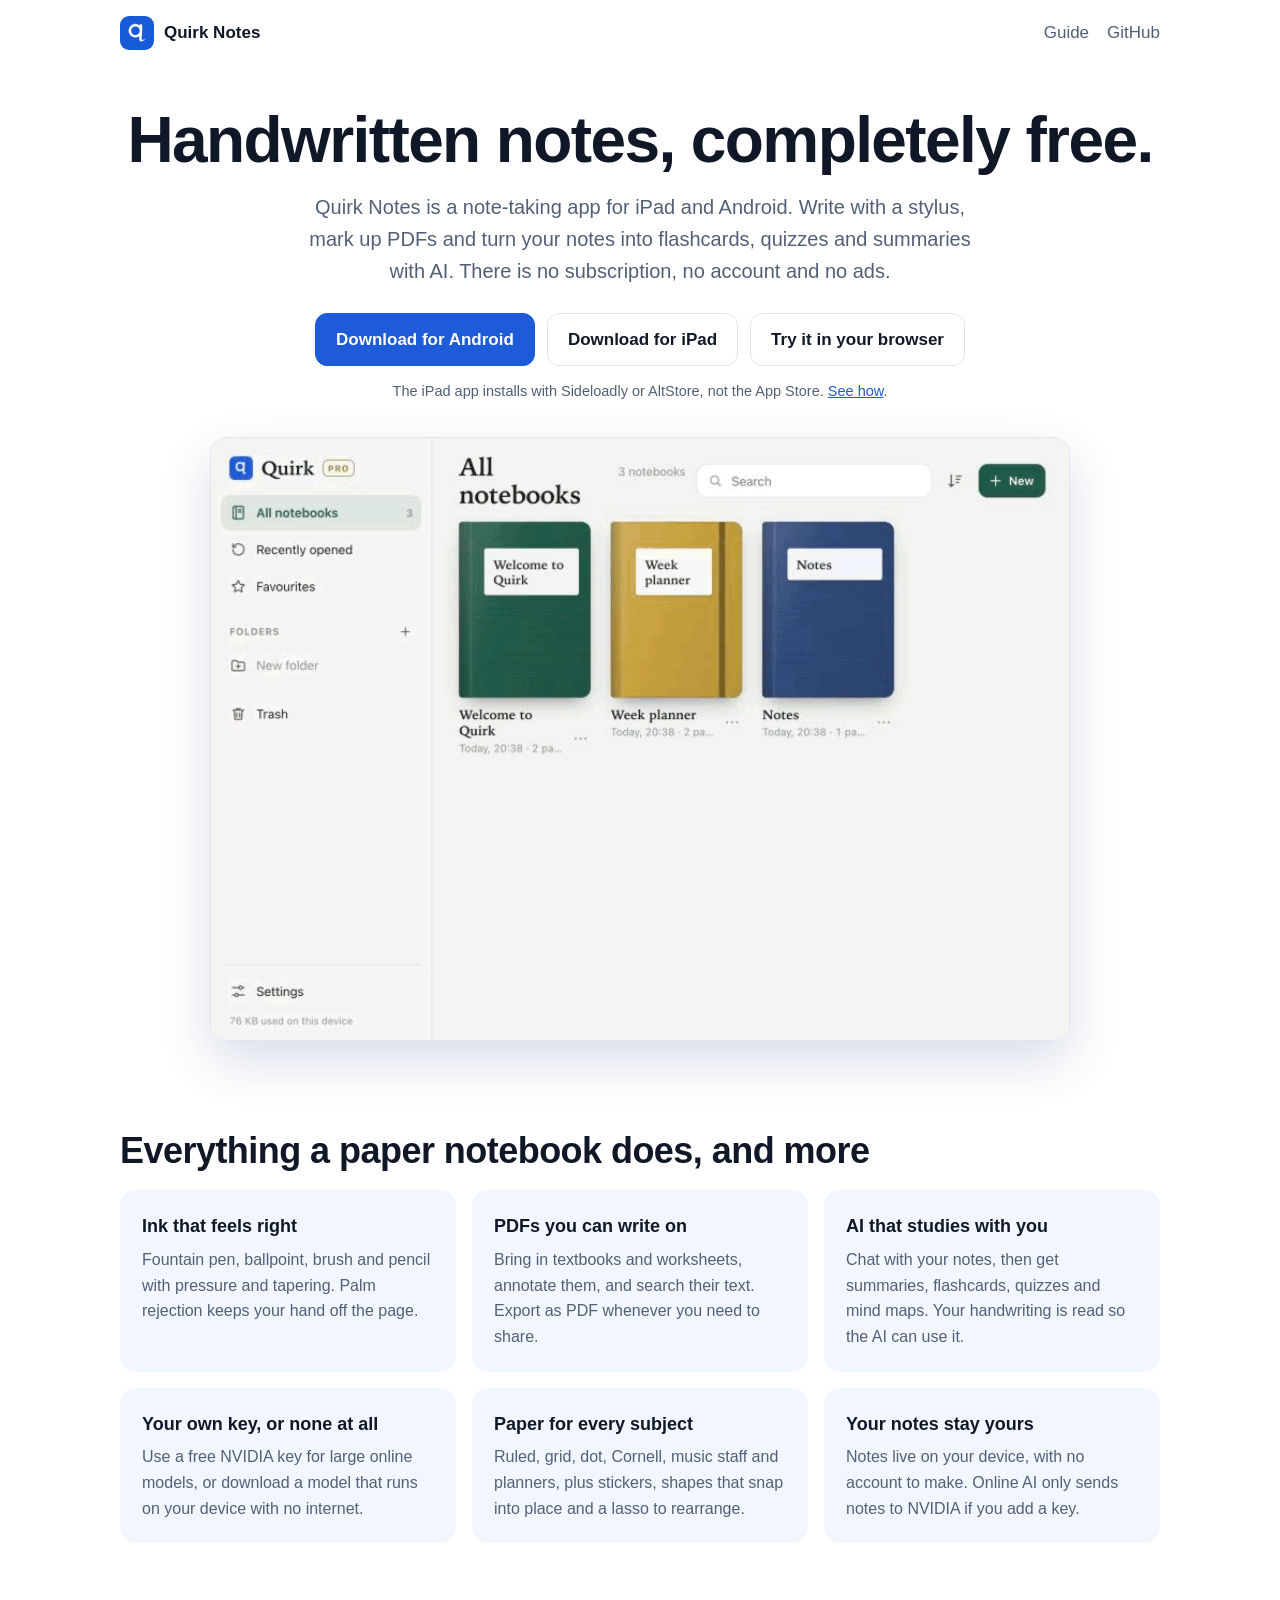
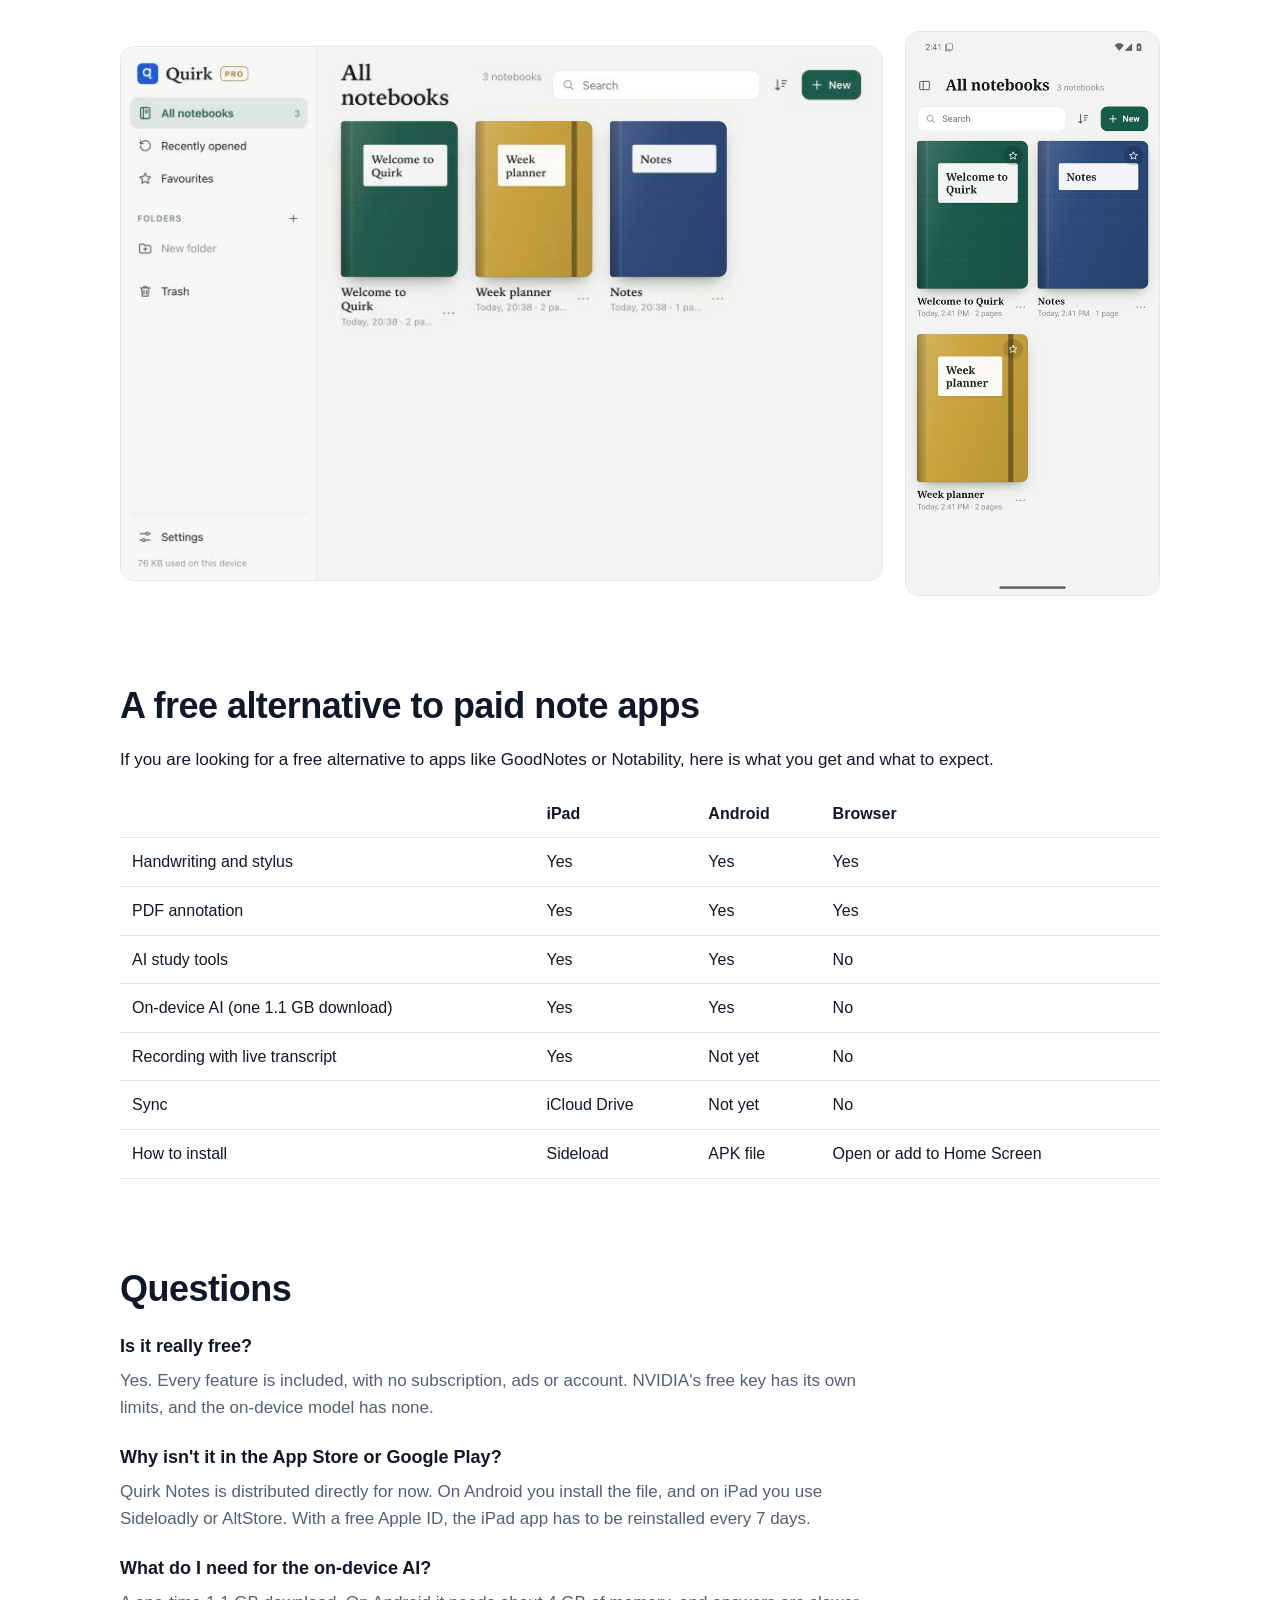
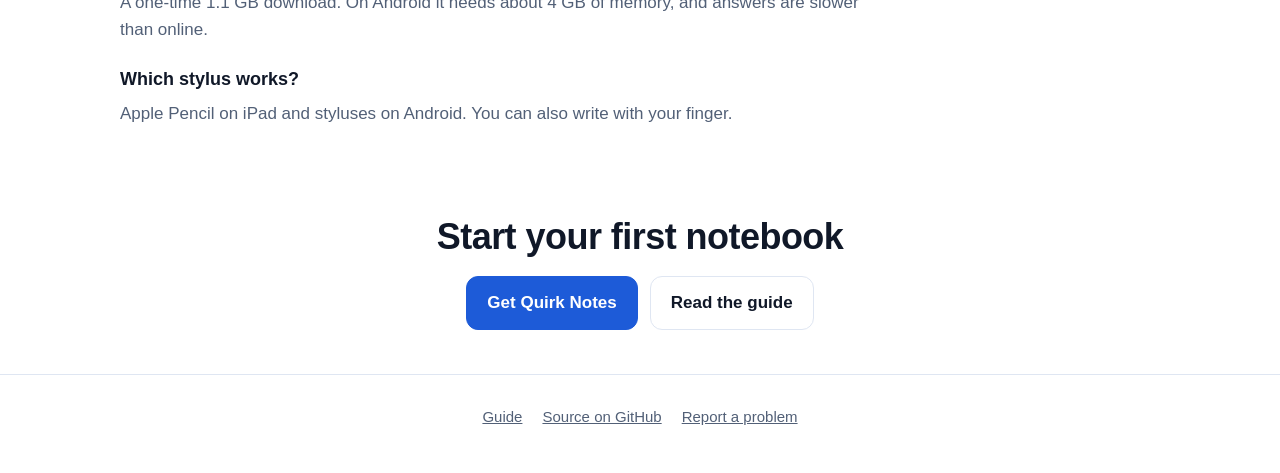
==== site/index.html @ c01d5019 "Add a website, demo and guide, and rewrite the README" ====
<!doctype html>
<html lang="en">
<head>
  <meta charset="utf-8">
  <meta name="viewport" content="width=device-width, initial-scale=1">
  <title>Quirk Notes: free handwriting note-taking app for iPad and Android</title>
  <meta name="description" content="Quirk Notes is a free note-taking app for iPad and Android. Handwrite with a stylus, annotate PDFs and study with AI. No subscription, no account, no ads.">
  <link rel="canonical" href="https://warriorbiswas-tech.github.io/Quirk-notes/">
  <meta name="theme-color" content="#1D5BD8">
  <meta property="og:type" content="website">
  <meta property="og:title" content="Quirk Notes: free handwriting notes for iPad and Android">
  <meta property="og:description" content="Handwrite with a stylus, annotate PDFs and study with AI. No subscription, no account, no ads.">
  <meta property="og:url" content="https://warriorbiswas-tech.github.io/Quirk-notes/">
  <meta property="og:image" content="https://warriorbiswas-tech.github.io/Quirk-notes/media/social-preview.png">
  <meta name="twitter:card" content="summary_large_image">
  <link rel="icon" type="image/png" href="media/logo.png">
  <link rel="stylesheet" href="style.css">
  <script type="application/ld+json">
  {
    "@context": "https://schema.org",
    "@type": "SoftwareApplication",
    "name": "Quirk Notes",
    "applicationCategory": "ProductivityApplication",
    "operatingSystem": "iPadOS 17, Android 8",
    "description": "A free handwriting note-taking app for iPad and Android with PDF annotation and AI study tools.",
    "image": "https://warriorbiswas-tech.github.io/Quirk-notes/media/social-preview.png",
    "url": "https://warriorbiswas-tech.github.io/Quirk-notes/",
    "offers": { "@type": "Offer", "price": "0", "priceCurrency": "USD" }
  }
  </script>
</head>
<body>
  <header class="bar">
    <a class="brand" href="./"><img src="media/logo.png" alt="" width="34" height="34"> Quirk Notes</a>
    <nav>
      <a href="guide.html">Guide</a>
      <a href="https://github.com/warriorbiswas-tech/Quirk-notes">GitHub</a>
    </nav>
  </header>

  <main>
    <section class="hero">
      <h1>Handwritten notes, completely free.</h1>
      <p class="lead">Quirk Notes is a note-taking app for iPad and Android. Write with a stylus, mark up PDFs and turn your notes into flashcards, quizzes and summaries with AI. There is no subscription, no account and no ads.</p>
      <div class="actions">
        <a class="btn primary" href="https://github.com/warriorbiswas-tech/Quirk-notes/releases/latest/download/Quirk-Notes.apk">Download for Android</a>
        <a class="btn" href="https://github.com/warriorbiswas-tech/Quirk-notes/releases/latest/download/Quirk-Notes.ipa">Download for iPad</a>
        <a class="btn" href="app/">Try it in your browser</a>
      </div>
      <p class="small">The iPad app installs with Sideloadly or AltStore, not the App Store. <a href="guide.html#ipad">See how</a>.</p>
      <img class="demo" src="media/demo.gif" width="800" height="561" alt="Quirk Notes in use: opening a notebook, handwriting a title, sketching a labelled diagram and highlighting a word">
    </section>

    <section>
      <h2>Everything a paper notebook does, and more</h2>
      <div class="grid">
        <article>
          <h3>Ink that feels right</h3>
          <p>Fountain pen, ballpoint, brush and pencil with pressure and tapering. Palm rejection keeps your hand off the page.</p>
        </article>
        <article>
          <h3>PDFs you can write on</h3>
          <p>Bring in textbooks and worksheets, annotate them, and search their text. Export as PDF whenever you need to share.</p>
        </article>
        <article>
          <h3>AI that studies with you</h3>
          <p>Chat with your notes, then get summaries, flashcards, quizzes and mind maps. Your handwriting is read so the AI can use it.</p>
        </article>
        <article>
          <h3>Your own key, or none at all</h3>
          <p>Use a free NVIDIA key for large online models, or download a model that runs on your device with no internet.</p>
        </article>
        <article>
          <h3>Paper for every subject</h3>
          <p>Ruled, grid, dot, Cornell, music staff and planners, plus stickers, shapes that snap into place and a lasso to rearrange.</p>
        </article>
        <article>
          <h3>Your notes stay yours</h3>
          <p>Notes live on your device, with no account to make. Online AI only sends notes to NVIDIA if you add a key.</p>
        </article>
      </div>
    </section>

    <section class="shots">
      <img src="media/library.png" width="800" height="561" loading="lazy" alt="The notebook library with colourful covers">
      <img src="media/android-phone.png" width="495" height="1100" loading="lazy" alt="Quirk Notes on an Android phone">
    </section>

    <section>
      <h2>A free alternative to paid note apps</h2>
      <p>If you are looking for a free alternative to apps like GoodNotes or Notability, here is what you get and what to expect.</p>
      <div class="table">
        <table>
          <thead><tr><th></th><th>iPad</th><th>Android</th><th>Browser</th></tr></thead>
          <tbody>
            <tr><th>Handwriting and stylus</th><td>Yes</td><td>Yes</td><td>Yes</td></tr>
            <tr><th>PDF annotation</th><td>Yes</td><td>Yes</td><td>Yes</td></tr>
            <tr><th>AI study tools</th><td>Yes</td><td>Yes</td><td>No</td></tr>
            <tr><th>On-device AI (one 1.1 GB download)</th><td>Yes</td><td>Yes</td><td>No</td></tr>
            <tr><th>Recording with live transcript</th><td>Yes</td><td>Not yet</td><td>No</td></tr>
            <tr><th>Sync</th><td>iCloud Drive</td><td>Not yet</td><td>No</td></tr>
            <tr><th>How to install</th><td>Sideload</td><td>APK file</td><td>Open or add to Home Screen</td></tr>
          </tbody>
        </table>
      </div>
    </section>

    <section class="faq">
      <h2>Questions</h2>
      <h3>Is it really free?</h3>
      <p>Yes. Every feature is included, with no subscription, ads or account. NVIDIA's free key has its own limits, and the on-device model has none.</p>
      <h3>Why isn't it in the App Store or Google Play?</h3>
      <p>Quirk Notes is distributed directly for now. On Android you install the file, and on iPad you use Sideloadly or AltStore. With a free Apple ID, the iPad app has to be reinstalled every 7 days.</p>
      <h3>What do I need for the on-device AI?</h3>
      <p>A one-time 1.1 GB download. On Android it needs about 4 GB of memory, and answers are slower than online.</p>
      <h3>Which stylus works?</h3>
      <p>Apple Pencil on iPad and styluses on Android. You can also write with your finger.</p>
    </section>

    <section class="end">
      <h2>Start your first notebook</h2>
      <div class="actions center">
        <a class="btn primary" href="https://github.com/warriorbiswas-tech/Quirk-notes/releases/latest">Get Quirk Notes</a>
        <a class="btn" href="guide.html">Read the guide</a>
      </div>
    </section>
  </main>

  <footer>
    <a href="guide.html">Guide</a>
    <a href="https://github.com/warriorbiswas-tech/Quirk-notes">Source on GitHub</a>
    <a href="https://github.com/warriorbiswas-tech/Quirk-notes/issues">Report a problem</a>
  </footer>
</body>
</html>
---- site/style.css ----
:root {
  --blue: #1D5BD8;
  --bg: #FFFFFF;
  --soft: #F2F6FE;
  --text: #101828;
  --muted: #526077;
  --line: #DFE6F2;
  color-scheme: light dark;
}
@media (prefers-color-scheme: dark) {
  :root { --blue: #6F9DF5; --bg: #0E1420; --soft: #182133; --text: #F2F5FB; --muted: #A8B3C7; --line: #2A3448; }
}
* { box-sizing: border-box; }
html { -webkit-text-size-adjust: 100%; }
body { margin: 0; background: var(--bg); color: var(--text); font: 17px/1.6 -apple-system, BlinkMacSystemFont, "Segoe UI", Roboto, Helvetica, Arial, sans-serif; }
a { color: var(--blue); }
img { max-width: 100%; height: auto; }
.bar { display: flex; align-items: center; justify-content: space-between; gap: 16px; max-width: 1080px; margin: 0 auto; padding: 16px 20px; }
.brand { display: inline-flex; align-items: center; gap: 10px; color: var(--text); font-weight: 700; text-decoration: none; }
.brand img { border-radius: 9px; }
nav { display: flex; gap: 18px; }
nav a { color: var(--muted); text-decoration: none; }
main { max-width: 1080px; margin: 0 auto; padding: 0 20px; }
section { padding: 44px 0; }
h1 { margin: 0 0 16px; font-size: clamp(38px, 7vw, 64px); line-height: 1.08; letter-spacing: -0.025em; }
h2 { margin: 0 0 18px; font-size: clamp(26px, 4vw, 36px); line-height: 1.2; letter-spacing: -0.015em; }
h3 { margin: 0 0 6px; font-size: 18px; }
.hero { padding-top: 40px; text-align: center; }
.lead { max-width: 680px; margin: 0 auto 26px; color: var(--muted); font-size: 20px; }
.actions { display: flex; flex-wrap: wrap; justify-content: center; gap: 12px; }
.btn { display: inline-block; padding: 12px 20px; border: 1px solid var(--line); border-radius: 12px; color: var(--text); font-weight: 600; text-decoration: none; }
.btn.primary { background: #1D5BD8; border-color: #1D5BD8; color: #FFFFFF; }
.small { margin: 14px 0 34px; color: var(--muted); font-size: 14.5px; }
.demo { display: block; width: 100%; max-width: 860px; margin: 0 auto; border: 1px solid var(--line); border-radius: 16px; box-shadow: 0 20px 50px rgba(20, 50, 110, 0.16); }
.grid { display: grid; grid-template-columns: repeat(auto-fit, minmax(270px, 1fr)); gap: 16px; }
article { padding: 22px; border-radius: 16px; background: var(--soft); }
article p { margin: 0; color: var(--muted); font-size: 16px; }
.shots { display: flex; align-items: center; justify-content: center; gap: 22px; }
.shots img { min-width: 0; border: 1px solid var(--line); border-radius: 14px; }
.shots img:first-child { flex: 3; width: 60%; }
.shots img:last-child { flex: 1; width: 22%; }
.table { overflow-x: auto; }
table { width: 100%; min-width: 520px; border-collapse: collapse; font-size: 16px; }
th, td { padding: 11px 12px; border-bottom: 1px solid var(--line); text-align: left; }
tbody th { font-weight: 500; }
.faq { max-width: 760px; }
.faq h3 { margin-top: 22px; }
.faq p { margin: 0; color: var(--muted); }
.end { text-align: center; }
.actions.center { justify-content: center; }
footer { display: flex; flex-wrap: wrap; justify-content: center; gap: 20px; padding: 30px 20px 44px; border-top: 1px solid var(--line); font-size: 15px; }
footer a { color: var(--muted); }
.guide { max-width: 760px; }
.guide h1 { font-size: clamp(34px, 6vw, 48px); margin-top: 24px; }
.guide section { padding: 22px 0; }
.guide h3 { margin-top: 18px; }
pre { overflow-x: auto; padding: 14px 16px; border-radius: 12px; background: var(--soft); font-size: 15px; }
code { font-family: ui-monospace, SFMono-Regular, Menlo, Consolas, monospace; }
@media (max-width: 620px) {
  .shots { flex-direction: column; }
  .shots img:first-child, .shots img:last-child { flex: none; }
  .shots img:first-child { width: 100%; }
  .shots img:last-child { width: 62%; }
}
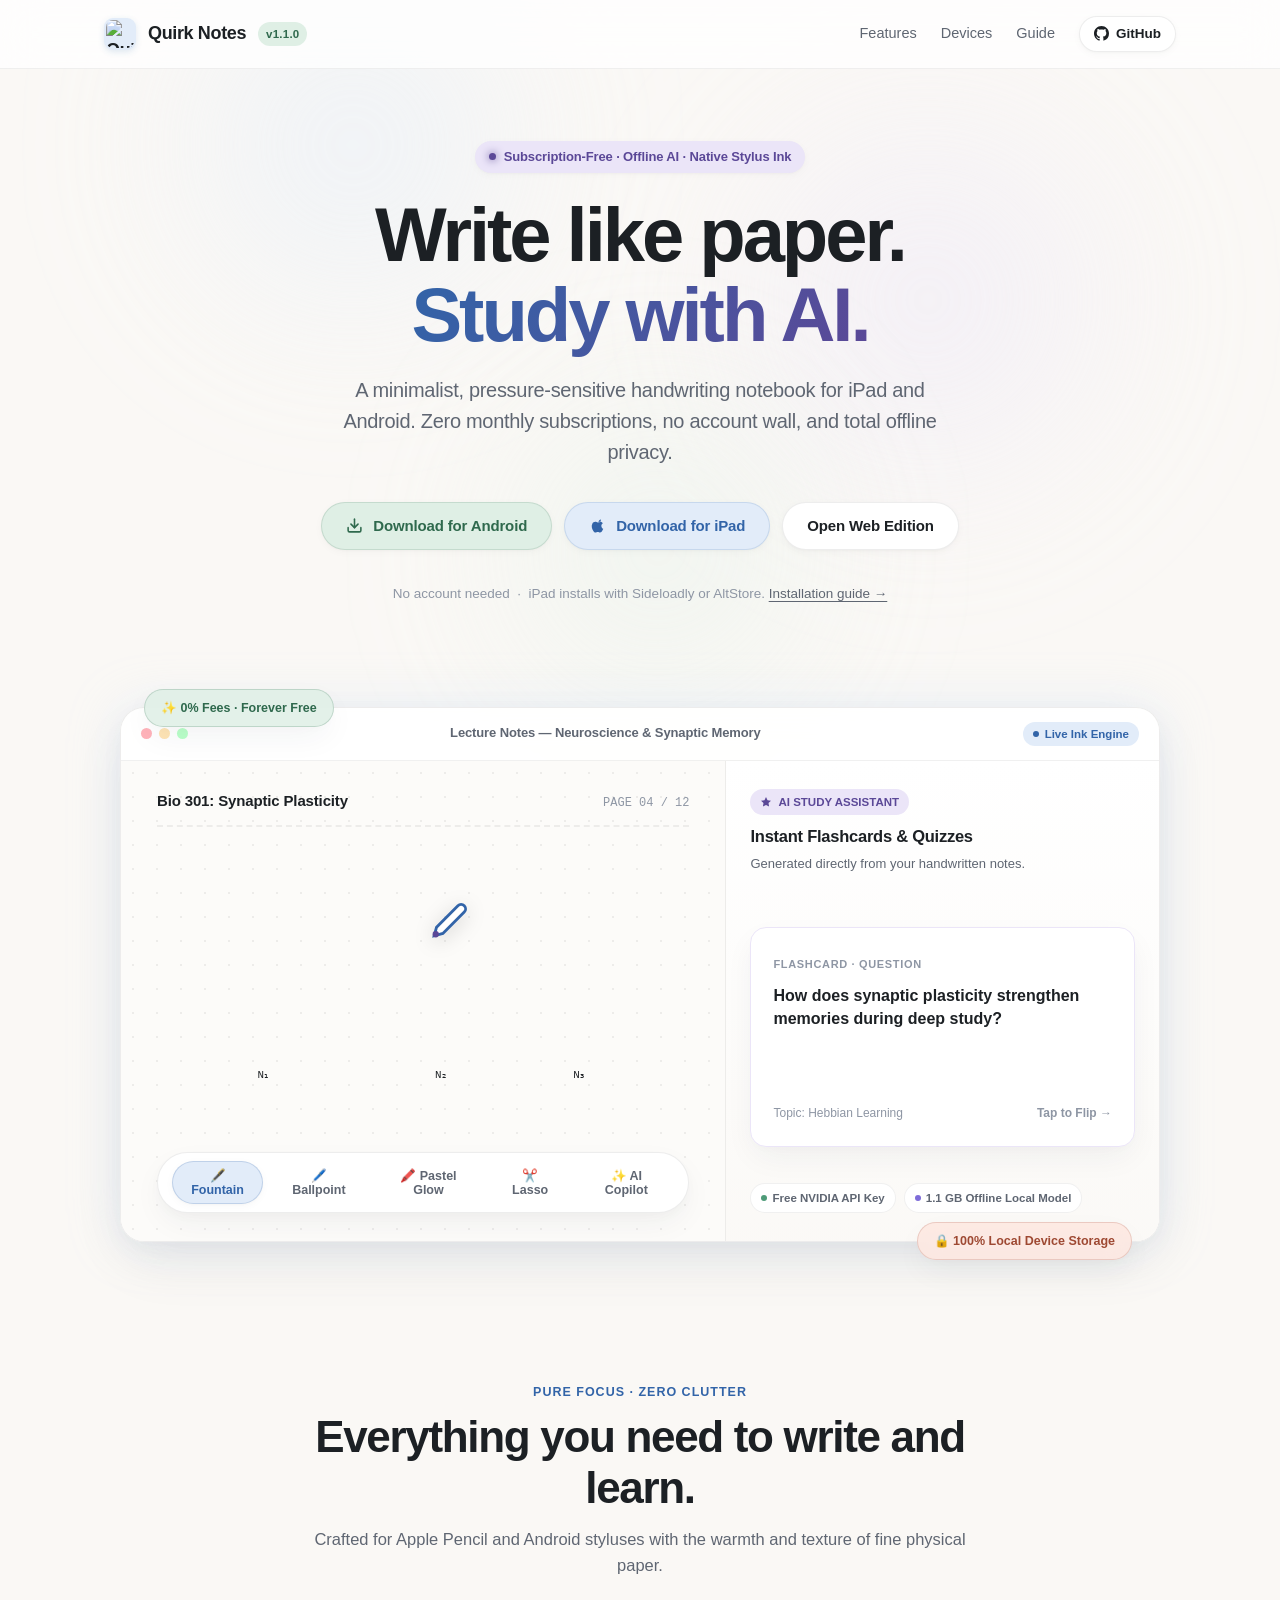
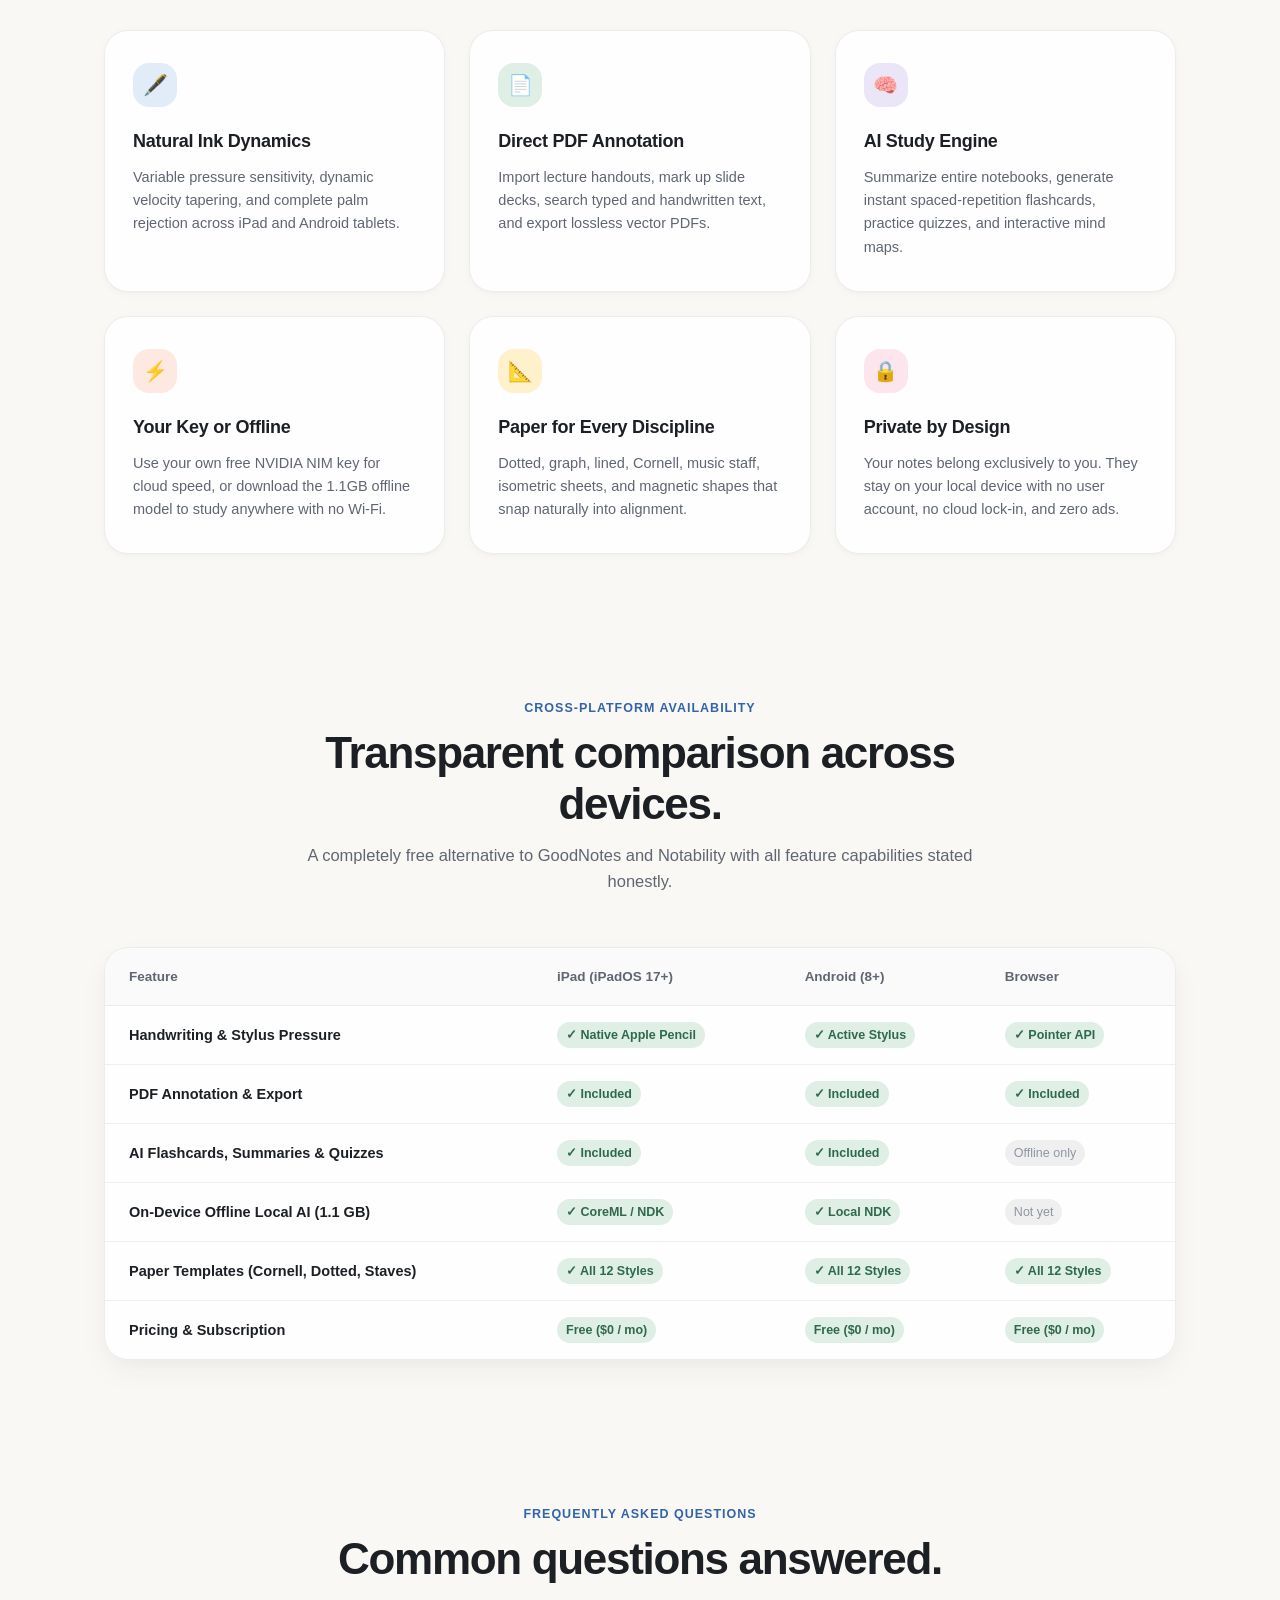
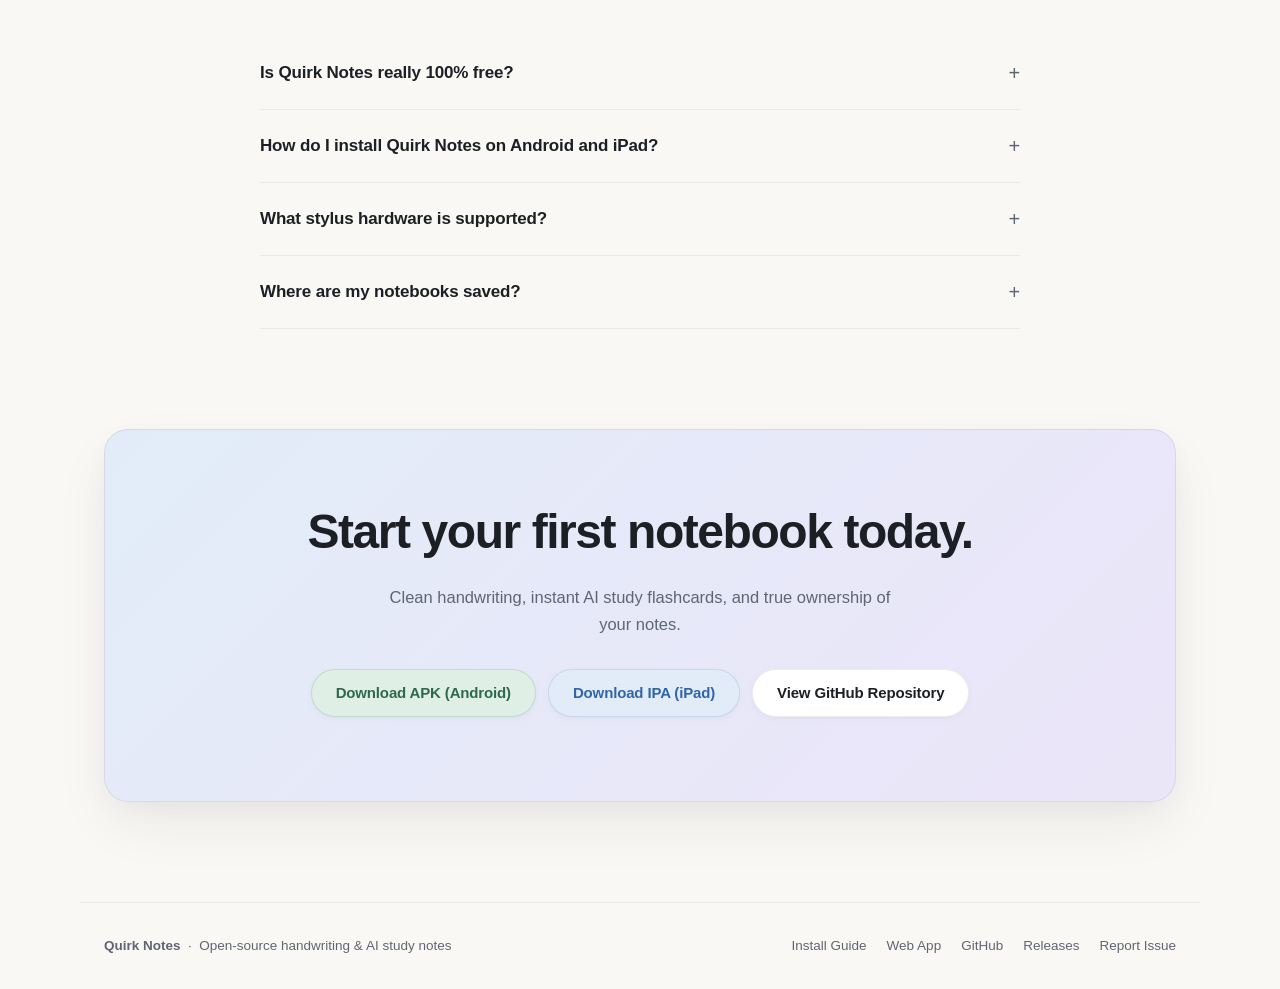
==== commit 15c71f5e: "Redesign website to premium minimalist pastel aesthetic with motion graphics" ====
--- a/site/index.html
+++ b/site/index.html
@@ -3,18 +3,22 @@
 <head>
   <meta charset="utf-8">
   <meta name="viewport" content="width=device-width, initial-scale=1">
-  <title>Quirk Notes: free handwriting note-taking app for iPad and Android</title>
-  <meta name="description" content="Quirk Notes is a free note-taking app for iPad and Android. Handwrite with a stylus, annotate PDFs and study with AI. No subscription, no account, no ads.">
-  <link rel="canonical" href="https://warriorbiswas-tech.github.io/Quirk-notes/">
-  <meta name="theme-color" content="#1D5BD8">
+  <title>Quirk Notes: Free Handwriting & AI Study Notebook</title>
+  <meta name="description" content="Quirk Notes is a minimalist, subscription-free note-taking app for iPad and Android. Pressure-sensitive stylus handwriting, PDF annotation, and private AI study tools.">
+  <link rel="canonical" href="https://quirk-notes.vercel.app/">
+  <meta name="theme-color" content="#FAF8F5" media="(prefers-color-scheme: light)">
+  <meta name="theme-color" content="#0E1013" media="(prefers-color-scheme: dark)">
+  
   <meta property="og:type" content="website">
-  <meta property="og:title" content="Quirk Notes: free handwriting notes for iPad and Android">
-  <meta property="og:description" content="Handwrite with a stylus, annotate PDFs and study with AI. No subscription, no account, no ads.">
-  <meta property="og:url" content="https://warriorbiswas-tech.github.io/Quirk-notes/">
+  <meta property="og:title" content="Quirk Notes: Free Handwriting & AI Study Notebook">
+  <meta property="og:description" content="Write with a stylus, mark up PDFs, and study with AI. No subscription, no account, zero ads.">
+  <meta property="og:url" content="https://quirk-notes.vercel.app/">
   <meta property="og:image" content="https://warriorbiswas-tech.github.io/Quirk-notes/media/social-preview.png">
   <meta name="twitter:card" content="summary_large_image">
-  <link rel="icon" type="image/png" href="media/logo.png">
+  
+  <link rel="icon" type="image/png" href="https://warriorbiswas-tech.github.io/Quirk-notes/media/logo.png">
   <link rel="stylesheet" href="style.css">
+  
   <script type="application/ld+json">
   {
     "@context": "https://schema.org",
@@ -23,113 +27,423 @@
     "applicationCategory": "ProductivityApplication",
     "operatingSystem": "iPadOS 17, Android 8",
     "description": "A free handwriting note-taking app for iPad and Android with PDF annotation and AI study tools.",
-    "image": "https://warriorbiswas-tech.github.io/Quirk-notes/media/social-preview.png",
-    "url": "https://warriorbiswas-tech.github.io/Quirk-notes/",
+    "url": "https://quirk-notes.vercel.app/",
     "offers": { "@type": "Offer", "price": "0", "priceCurrency": "USD" }
   }
   </script>
 </head>
 <body>
-  <header class="bar">
-    <a class="brand" href="./"><img src="media/logo.png" alt="" width="34" height="34"> Quirk Notes</a>
-    <nav>
-      <a href="guide.html">Guide</a>
+  <!-- Ambient Pastel Gradient Aura -->
+  <div class="ambient-glow" aria-hidden="true">
+    <div class="ambient-blob ambient-blob-1"></div>
+    <div class="ambient-blob ambient-blob-2"></div>
+    <div class="ambient-blob ambient-blob-3"></div>
+  </div>
+
+  <!-- Sticky Glassmorphic Navbar -->
+  <header class="bar-wrap">
+    <div class="bar">
+      <a class="brand" href="./">
+        <div class="brand-logo-wrap">
+          <img src="https://warriorbiswas-tech.github.io/Quirk-notes/media/logo.png" alt="Quirk Notes" width="28" height="28">
+        </div>
+        <span>Quirk Notes</span>
+        <span class="brand-tag">v1.1.0</span>
+      </a>
+      <nav>
+        <a href="#features">Features</a>
+        <a href="#compare">Devices</a>
+        <a href="guide.html">Guide</a>
+        <a class="btn-nav-github" href="https://github.com/warriorbiswas-tech/Quirk-notes" target="_blank" rel="noopener">
+          <svg viewBox="0 0 16 16" width="15" height="15" aria-hidden="true"><path fill="currentColor" d="M8 0C3.58 0 0 3.58 0 8c0 3.54 2.29 6.53 5.47 7.59.4.07.55-.17.55-.38 0-.19-.01-.82-.01-1.49-2.01.37-2.53-.49-2.69-.94-.09-.23-.48-.94-.82-1.13-.28-.15-.68-.52-.01-.53.63-.01 1.08.58 1.23.82.72 1.21 1.87.87 2.33.66.07-.52.28-.87.51-1.07-1.78-.2-3.64-.89-3.64-3.95 0-.87.31-1.59.82-2.15-.08-.2-.36-1.02.08-2.12 0 0 .67-.21 2.2.82.64-.18 1.32-.27 2-.27s1.36.09 2 .27c1.53-1.04 2.2-.82 2.2-.82.44 1.1.16 1.92.08 2.12.51.56.82 1.27.82 2.15 0 3.07-1.87 3.75-3.65 3.95.29.25.54.73.54 1.48 0 1.07-.01 1.93-.01 2.2 0 .21.15.46.55.38A8.01 8.01 0 0 0 16 8c0-4.42-3.58-8-8-8Z"/></svg>
+          GitHub
+        </a>
+      </nav>
+    </div>
+  </header>
+
+  <main>
+    <!-- Hero Section -->
+    <section class="hero">
+      <div class="pill-badge">
+        <span class="pill-dot"></span>
+        <span>Subscription-Free · Offline AI · Native Stylus Ink</span>
+      </div>
+      <h1>
+        Write like paper.<br>
+        <span class="pastel-highlight">Study with AI.</span>
+      </h1>
+      <p class="lead">
+        A minimalist, pressure-sensitive handwriting notebook for iPad and Android. Zero monthly subscriptions, no account wall, and total offline privacy.
+      </p>
+      <div class="actions">
+        <a class="btn btn-pastel-green" href="https://github.com/warriorbiswas-tech/Quirk-notes/releases/latest/download/Quirk-Notes.apk">
+          <svg width="17" height="17" viewBox="0 0 24 24" fill="none" stroke="currentColor" stroke-width="2.2" stroke-linecap="round" stroke-linejoin="round"><path d="M21 15v4a2 2 0 0 1-2 2H5a2 2 0 0 1-2-2v-4"/><polyline points="7 10 12 15 17 10"/><line x1="12" y1="15" x2="12" y2="3"/></svg>
+          Download for Android
+        </a>
+        <a class="btn btn-pastel-blue" href="https://github.com/warriorbiswas-tech/Quirk-notes/releases/latest/download/Quirk-Notes.ipa">
+          <svg width="17" height="17" viewBox="0 0 24 24" fill="currentColor"><path d="M18.71 19.5c-.83 1.24-1.71 2.45-3.05 2.47-1.34.03-1.77-.79-3.29-.79-1.53 0-2 .77-3.27.82-1.31.05-2.3-1.32-3.14-2.53C4.25 17 2.94 12.45 4.7 9.39c.87-1.52 2.43-2.48 4.12-2.51 1.28-.02 2.5.87 3.29.87.78 0 2.26-1.07 3.81-.91.65.03 2.47.26 3.64 1.98-.09.06-2.17 1.28-2.15 3.81.03 3.02 2.65 4.03 2.68 4.04-.03.07-.42 1.44-1.38 2.83M15.97 6.37c.62-.76 1.04-1.82.93-2.88-.9.04-2 .6-2.65 1.36-.58.67-.99 1.74-.86 2.78.99.08 2-.51 2.58-1.26z"/></svg>
+          Download for iPad
+        </a>
+        <a class="btn btn-outline" href="https://warriorbiswas-tech.github.io/Quirk-notes/app/">
+          Open Web Edition
+        </a>
+      </div>
+      <p class="small-meta">
+        No account needed &nbsp;·&nbsp; iPad installs with Sideloadly or AltStore. <a href="guide.html#ipad">Installation guide &rarr;</a>
+      </p>
+    </section>
+
+    <!-- Motion Graphics Interactive Showcase -->
+    <section class="motion-stage" aria-label="Interactive note-taking and AI study demonstration">
+      <div class="floating-badge badge-1">
+        <span>✨ 0% Fees · Forever Free</span>
+      </div>
+      <div class="floating-badge badge-2">
+        <span>🔒 100% Local Device Storage</span>
+      </div>
+
+      <div class="motion-card-outer">
+        <!-- Stage Top Bar -->
+        <div class="stage-bar">
+          <div class="stage-dots">
+            <span class="stage-dot dot-red"></span>
+            <span class="stage-dot dot-yellow"></span>
+            <span class="stage-dot dot-green"></span>
+          </div>
+          <div class="stage-title">
+            <span>Lecture Notes — Neuroscience & Synaptic Memory</span>
+          </div>
+          <div class="stage-status">
+            <span class="pulse-circle"></span>
+            <span>Live Ink Engine</span>
+          </div>
+        </div>
+
+        <!-- Stage Main Split Grid -->
+        <div class="stage-content">
+          <!-- Left: Digital Notebook with Animated Handwriting Reveal -->
+          <div class="notebook-page">
+            <div class="page-header">
+              <span class="page-title">Bio 301: Synaptic Plasticity</span>
+              <span class="page-date">PAGE 04 / 12</span>
+            </div>
+
+            <!-- Animated SVG Handwriting Paths -->
+            <svg class="svg-handwriting" viewBox="0 0 540 290" fill="none" xmlns="http://www.w3.org/2000/svg">
+              <!-- Highlighter Stroke under title -->
+              <path class="highlighter-stroke" d="M 32 64 L 380 64" />
+
+              <!-- Handwritten Title -->
+              <path class="ink-stroke" id="stroke-title" d="M 34 62 C 50 42, 60 70, 75 52 C 90 38, 105 65, 120 50 C 140 40, 160 62, 175 48 C 195 38, 215 60, 235 48 C 255 40, 275 62, 300 50 C 320 40, 345 60, 375 52" />
+              
+              <!-- Handwritten Body Text Line 1 -->
+              <path class="ink-stroke" style="animation-delay: 0.8s;" d="M 34 112 C 60 108, 90 114, 120 110 C 160 106, 200 114, 240 108 C 280 106, 320 112, 360 108 C 390 106, 420 112, 450 110" />
+              
+              <!-- Handwritten Body Text Line 2 with Formula -->
+              <path class="ink-stroke" style="animation-delay: 1.5s;" d="M 34 150 C 70 148, 110 152, 140 148 C 170 146, 210 152, 250 148 M 270 142 L 290 158 M 290 142 L 270 158 M 305 150 L 325 150 M 340 146 C 360 138, 380 156, 400 148" />
+
+              <!-- Synapse Node Diagram -->
+              <circle cx="110" cy="225" r="16" class="diagram-stroke" />
+              <path class="diagram-stroke" d="M 126 225 C 170 205, 230 245, 274 225" />
+              <circle cx="290" cy="225" r="16" class="diagram-stroke" />
+              <path class="diagram-stroke" d="M 306 225 C 340 215, 380 235, 414 225" />
+              <circle cx="430" cy="225" r="16" class="diagram-stroke" />
+
+              <text x="102" y="230" font-size="11" font-family="monospace" fill="currentColor">N₁</text>
+              <text x="282" y="230" font-size="11" font-family="monospace" fill="currentColor">N₂</text>
+              <text x="422" y="230" font-size="11" font-family="monospace" fill="currentColor">N₃</text>
+            </svg>
+
+            <!-- Stylus Graphic Cursor Following Ink -->
+            <div class="stylus-indicator" aria-hidden="true">
+              <svg width="38" height="38" viewBox="0 0 24 24" fill="none">
+                <path d="M17 3a2.828 2.828 0 1 1 4 4L7.5 20.5 2 22l1.5-5.5L17 3z" fill="#FFFFFF" stroke="#3264A8" stroke-width="1.8"/>
+                <circle cx="3" cy="21" r="2" fill="#5B4897"/>
+              </svg>
+            </div>
+
+            <!-- Interactive Tool Switcher Dock -->
+            <div class="floating-dock">
+              <button class="tool-btn active" type="button" data-tool="fountain">
+                <span>🖋️ Fountain</span>
+              </button>
+              <button class="tool-btn" type="button" data-tool="ballpoint">
+                <span>🖊️ Ballpoint</span>
+              </button>
+              <button class="tool-btn" type="button" data-tool="highlighter">
+                <span>🖍️ Pastel Glow</span>
+              </button>
+              <button class="tool-btn" type="button" data-tool="lasso">
+                <span>✂️ Lasso</span>
+              </button>
+              <button class="tool-btn" type="button" data-tool="ai">
+                <span>✨ AI Copilot</span>
+              </button>
+            </div>
+          </div>
+
+          <!-- Right: Interactive 3D AI Flashcard Motion Graphic -->
+          <div class="ai-study-stage">
+            <div class="ai-stage-header">
+              <div class="ai-badge">
+                <svg width="12" height="12" viewBox="0 0 24 24" fill="currentColor"><path d="M12 2L15.09 8.26L22 9.27L17 14.14L18.18 21.02L12 17.77L5.82 21.02L7 14.14L2 9.27L8.91 8.26L12 2Z"/></svg>
+                <span>AI STUDY ASSISTANT</span>
+              </div>
+              <h2 class="ai-headline">Instant Flashcards & Quizzes</h2>
+              <p class="ai-sub">Generated directly from your handwritten notes.</p>
+            </div>
+
+            <!-- 3D Flippable Interactive Flashcard -->
+            <div class="flip-card-wrap" id="study-card" title="Click to flip flashcard">
+              <div class="flip-card-inner">
+                <!-- Card Front -->
+                <div class="flip-face flip-front">
+                  <div>
+                    <span class="flip-tag">FLASHCARD · QUESTION</span>
+                    <div class="flip-question">
+                      How does synaptic plasticity strengthen memories during deep study?
+                    </div>
+                  </div>
+                  <div class="flip-prompt">
+                    <span>Topic: Hebbian Learning</span>
+                    <span style="font-weight: 600;">Tap to Flip &rarr;</span>
+                  </div>
+                </div>
+                <!-- Card Back -->
+                <div class="flip-face flip-back">
+                  <div>
+                    <span class="flip-tag">ANSWER & KEY CONCEPT</span>
+                    <div class="flip-answer">
+                      "Neurons that fire together, wire together." Repeated stimulation releases neurotransmitters that increase synaptic conductance and consolidate long-term potentiation.
+                    </div>
+                  </div>
+                  <div class="flip-prompt">
+                    <span>✓ Confidence: Mastered</span>
+                    <span style="font-weight: 600;">Tap to Return &larr;</span>
+                  </div>
+                </div>
+              </div>
+            </div>
+
+            <!-- Dual Engine Indicators -->
+            <div class="ai-chips">
+              <div class="ai-chip">
+                <span class="chip-dot chip-dot-green"></span>
+                <span>Free NVIDIA API Key</span>
+              </div>
+              <div class="ai-chip">
+                <span class="chip-dot chip-dot-purple"></span>
+                <span>1.1 GB Offline Local Model</span>
+              </div>
+            </div>
+          </div>
+        </div>
+      </div>
+    </section>
+
+    <!-- Pastel Minimalist Feature Cards -->
+    <section class="features-section" id="features">
+      <div class="section-header">
+        <span class="section-tag">Pure Focus · Zero Clutter</span>
+        <h2 class="title">Everything you need to write and learn.</h2>
+        <p class="sub">Crafted for Apple Pencil and Android styluses with the warmth and texture of fine physical paper.</p>
+      </div>
+
+      <div class="points-grid">
+        <article class="point-card">
+          <div class="point-icon icon-blue">🖋️</div>
+          <h3>Natural Ink Dynamics</h3>
+          <p>Variable pressure sensitivity, dynamic velocity tapering, and complete palm rejection across iPad and Android tablets.</p>
+        </article>
+
+        <article class="point-card">
+          <div class="point-icon icon-mint">📄</div>
+          <h3>Direct PDF Annotation</h3>
+          <p>Import lecture handouts, mark up slide decks, search typed and handwritten text, and export lossless vector PDFs.</p>
+        </article>
+
+        <article class="point-card">
+          <div class="point-icon icon-lavender">🧠</div>
+          <h3>AI Study Engine</h3>
+          <p>Summarize entire notebooks, generate instant spaced-repetition flashcards, practice quizzes, and interactive mind maps.</p>
+        </article>
+
+        <article class="point-card">
+          <div class="point-icon icon-peach">⚡</div>
+          <h3>Your Key or Offline</h3>
+          <p>Use your own free NVIDIA NIM key for cloud speed, or download the 1.1GB offline model to study anywhere with no Wi-Fi.</p>
+        </article>
+
+        <article class="point-card">
+          <div class="point-icon icon-yellow">📐</div>
+          <h3>Paper for Every Discipline</h3>
+          <p>Dotted, graph, lined, Cornell, music staff, isometric sheets, and magnetic shapes that snap naturally into alignment.</p>
+        </article>
+
+        <article class="point-card">
+          <div class="point-icon icon-rose">🔒</div>
+          <h3>Private by Design</h3>
+          <p>Your notes belong exclusively to you. They stay on your local device with no user account, no cloud lock-in, and zero ads.</p>
+        </article>
+      </div>
+    </section>
+
+    <!-- Device Comparison Matrix -->
+    <section class="compare-section" id="compare">
+      <div class="section-header">
+        <span class="section-tag">Cross-Platform Availability</span>
+        <h2 class="title">Transparent comparison across devices.</h2>
+        <p class="sub">A completely free alternative to GoodNotes and Notability with all feature capabilities stated honestly.</p>
+      </div>
+
+      <div class="table-card">
+        <div class="table-wrap">
+          <table>
+            <thead>
+              <tr>
+                <th style="width: 40%;">Feature</th>
+                <th>iPad (iPadOS 17+)</th>
+                <th>Android (8+)</th>
+                <th>Browser</th>
+              </tr>
+            </thead>
+            <tbody>
+              <tr>
+                <th>Handwriting & Stylus Pressure</th>
+                <td><span class="badge-check">✓ Native Apple Pencil</span></td>
+                <td><span class="badge-check">✓ Active Stylus</span></td>
+                <td><span class="badge-check">✓ Pointer API</span></td>
+              </tr>
+              <tr>
+                <th>PDF Annotation & Export</th>
+                <td><span class="badge-check">✓ Included</span></td>
+                <td><span class="badge-check">✓ Included</span></td>
+                <td><span class="badge-check">✓ Included</span></td>
+              </tr>
+              <tr>
+                <th>AI Flashcards, Summaries & Quizzes</th>
+                <td><span class="badge-check">✓ Included</span></td>
+                <td><span class="badge-check">✓ Included</span></td>
+                <td><span class="badge-muted">Offline only</span></td>
+              </tr>
+              <tr>
+                <th>On-Device Offline Local AI (1.1 GB)</th>
+                <td><span class="badge-check">✓ CoreML / NDK</span></td>
+                <td><span class="badge-check">✓ Local NDK</span></td>
+                <td><span class="badge-muted">Not yet</span></td>
+              </tr>
+              <tr>
+                <th>Paper Templates (Cornell, Dotted, Staves)</th>
+                <td><span class="badge-check">✓ All 12 Styles</span></td>
+                <td><span class="badge-check">✓ All 12 Styles</span></td>
+                <td><span class="badge-check">✓ All 12 Styles</span></td>
+              </tr>
+              <tr>
+                <th>Pricing & Subscription</th>
+                <td><span class="badge-check">Free ($0 / mo)</span></td>
+                <td><span class="badge-check">Free ($0 / mo)</span></td>
+                <td><span class="badge-check">Free ($0 / mo)</span></td>
+              </tr>
+            </tbody>
+          </table>
+        </div>
+      </div>
+    </section>
+
+    <!-- FAQ Section -->
+    <section class="faq-section">
+      <div class="section-header">
+        <span class="section-tag">Frequently Asked Questions</span>
+        <h2 class="title">Common questions answered.</h2>
+      </div>
+
+      <div class="faq-list">
+        <details class="faq-item">
+          <summary>Is Quirk Notes really 100% free?</summary>
+          <p>Yes. Every feature is free with zero subscription, zero user tracking, and no ads. When using online AI, you provide your own free NVIDIA API key (which includes 1,000 monthly free calls), or you can download the 1.1GB offline model for unlimited local queries.</p>
+        </details>
+        <details class="faq-item">
+          <summary>How do I install Quirk Notes on Android and iPad?</summary>
+          <p>On Android, download the <code>Quirk-Notes.apk</code> directly and tap install. On iPad, download the <code>Quirk-Notes.ipa</code> and install it using Sideloadly or AltStore from a Mac or PC. For full step-by-step instructions, view our <a href="guide.html">Installation Guide</a>.</p>
+        </details>
+        <details class="faq-item">
+          <summary>What stylus hardware is supported?</summary>
+          <p>Apple Pencil (1st, 2nd gen, USB-C, and Pro) on iPad with tilt and pressure. On Android, all active styluses (Samsung S-Pen, Lenovo Precision Pen, Xiaomi Smart Pen) as well as universal capacitive pens and finger input are supported.</p>
+        </details>
+        <details class="faq-item">
+          <summary>Where are my notebooks saved?</summary>
+          <p>All note data, PDF annotations, and study cards are stored locally in sandbox storage on your device. We never run a cloud server that holds your handwriting or notes.</p>
+        </details>
+      </div>
+    </section>
+
+    <!-- Final CTA Banner -->
+    <div class="cta-banner">
+      <h2>Start your first notebook today.</h2>
+      <p>Clean handwriting, instant AI study flashcards, and true ownership of your notes.</p>
+      <div class="actions">
+        <a class="btn btn-pastel-green" href="https://github.com/warriorbiswas-tech/Quirk-notes/releases/latest/download/Quirk-Notes.apk">
+          Download APK (Android)
+        </a>
+        <a class="btn btn-pastel-blue" href="https://github.com/warriorbiswas-tech/Quirk-notes/releases/latest/download/Quirk-Notes.ipa">
+          Download IPA (iPad)
+        </a>
+        <a class="btn btn-outline" href="https://github.com/warriorbiswas-tech/Quirk-notes" target="_blank" rel="noopener">
+          View GitHub Repository
+        </a>
+      </div>
+    </div>
+  </main>
+
+  <!-- Minimalist Footer -->
+  <footer>
+    <div>
+      <strong>Quirk Notes</strong> &nbsp;·&nbsp; Open-source handwriting & AI study notes
+    </div>
+    <div class="footer-links">
+      <a href="guide.html">Install Guide</a>
+      <a href="https://warriorbiswas-tech.github.io/Quirk-notes/app/">Web App</a>
       <a href="https://github.com/warriorbiswas-tech/Quirk-notes">GitHub</a>
-    </nav>
-  </header>
-
-  <main>
-    <section class="hero">
-      <h1>Handwritten notes, completely free.</h1>
-      <p class="lead">Quirk Notes is a note-taking app for iPad and Android. Write with a stylus, mark up PDFs and turn your notes into flashcards, quizzes and summaries with AI. There is no subscription, no account and no ads.</p>
-      <div class="actions">
-        <a class="btn primary" href="https://github.com/warriorbiswas-tech/Quirk-notes/releases/latest/download/Quirk-Notes.apk">Download for Android</a>
-        <a class="btn" href="https://github.com/warriorbiswas-tech/Quirk-notes/releases/latest/download/Quirk-Notes.ipa">Download for iPad</a>
-        <a class="btn" href="app/">Try it in your browser</a>
-      </div>
-      <p class="small">The iPad app installs with Sideloadly or AltStore, not the App Store. <a href="guide.html#ipad">See how</a>.</p>
-      <img class="demo" src="media/demo.gif" width="800" height="561" alt="Quirk Notes in use: opening a notebook, handwriting a title, sketching a labelled diagram and highlighting a word">
-    </section>
-
-    <section>
-      <h2>Everything a paper notebook does, and more</h2>
-      <div class="grid">
-        <article>
-          <h3>Ink that feels right</h3>
-          <p>Fountain pen, ballpoint, brush and pencil with pressure and tapering. Palm rejection keeps your hand off the page.</p>
-        </article>
-        <article>
-          <h3>PDFs you can write on</h3>
-          <p>Bring in textbooks and worksheets, annotate them, and search their text. Export as PDF whenever you need to share.</p>
-        </article>
-        <article>
-          <h3>AI that studies with you</h3>
-          <p>Chat with your notes, then get summaries, flashcards, quizzes and mind maps. Your handwriting is read so the AI can use it.</p>
-        </article>
-        <article>
-          <h3>Your own key, or none at all</h3>
-          <p>Use a free NVIDIA key for large online models, or download a model that runs on your device with no internet.</p>
-        </article>
-        <article>
-          <h3>Paper for every subject</h3>
-          <p>Ruled, grid, dot, Cornell, music staff and planners, plus stickers, shapes that snap into place and a lasso to rearrange.</p>
-        </article>
-        <article>
-          <h3>Your notes stay yours</h3>
-          <p>Notes live on your device, with no account to make. Online AI only sends notes to NVIDIA if you add a key.</p>
-        </article>
-      </div>
-    </section>
-
-    <section class="shots">
-      <img src="media/library.png" width="800" height="561" loading="lazy" alt="The notebook library with colourful covers">
-      <img src="media/android-phone.png" width="495" height="1100" loading="lazy" alt="Quirk Notes on an Android phone">
-    </section>
-
-    <section>
-      <h2>A free alternative to paid note apps</h2>
-      <p>If you are looking for a free alternative to apps like GoodNotes or Notability, here is what you get and what to expect.</p>
-      <div class="table">
-        <table>
-          <thead><tr><th></th><th>iPad</th><th>Android</th><th>Browser</th></tr></thead>
-          <tbody>
-            <tr><th>Handwriting and stylus</th><td>Yes</td><td>Yes</td><td>Yes</td></tr>
-            <tr><th>PDF annotation</th><td>Yes</td><td>Yes</td><td>Yes</td></tr>
-            <tr><th>AI study tools</th><td>Yes</td><td>Yes</td><td>No</td></tr>
-            <tr><th>On-device AI (one 1.1 GB download)</th><td>Yes</td><td>Yes</td><td>No</td></tr>
-            <tr><th>Recording with live transcript</th><td>Yes</td><td>Not yet</td><td>No</td></tr>
-            <tr><th>Sync</th><td>iCloud Drive</td><td>Not yet</td><td>No</td></tr>
-            <tr><th>How to install</th><td>Sideload</td><td>APK file</td><td>Open or add to Home Screen</td></tr>
-          </tbody>
-        </table>
-      </div>
-    </section>
-
-    <section class="faq">
-      <h2>Questions</h2>
-      <h3>Is it really free?</h3>
-      <p>Yes. Every feature is included, with no subscription, ads or account. NVIDIA's free key has its own limits, and the on-device model has none.</p>
-      <h3>Why isn't it in the App Store or Google Play?</h3>
-      <p>Quirk Notes is distributed directly for now. On Android you install the file, and on iPad you use Sideloadly or AltStore. With a free Apple ID, the iPad app has to be reinstalled every 7 days.</p>
-      <h3>What do I need for the on-device AI?</h3>
-      <p>A one-time 1.1 GB download. On Android it needs about 4 GB of memory, and answers are slower than online.</p>
-      <h3>Which stylus works?</h3>
-      <p>Apple Pencil on iPad and styluses on Android. You can also write with your finger.</p>
-    </section>
-
-    <section class="end">
-      <h2>Start your first notebook</h2>
-      <div class="actions center">
-        <a class="btn primary" href="https://github.com/warriorbiswas-tech/Quirk-notes/releases/latest">Get Quirk Notes</a>
-        <a class="btn" href="guide.html">Read the guide</a>
-      </div>
-    </section>
-  </main>
-
-  <footer>
-    <a href="guide.html">Guide</a>
-    <a href="https://github.com/warriorbiswas-tech/Quirk-notes">Source on GitHub</a>
-    <a href="https://github.com/warriorbiswas-tech/Quirk-notes/issues">Report a problem</a>
+      <a href="https://github.com/warriorbiswas-tech/Quirk-notes/releases">Releases</a>
+      <a href="https://github.com/warriorbiswas-tech/Quirk-notes/issues">Report Issue</a>
+    </div>
   </footer>
+
+  <!-- Interactive Motion Script -->
+  <script>
+    (function() {
+      // Interactive 3D Flashcard Flip
+      var card = document.getElementById('study-card');
+      if (card) {
+        card.addEventListener('click', function() {
+          card.classList.toggle('flipped');
+        });
+      }
+
+      // Interactive Tool Switcher
+      var toolBtns = document.querySelectorAll('.tool-btn');
+      var strokeTitle = document.getElementById('stroke-title');
+      
+      var toolColors = {
+        fountain: '#1D3557',
+        ballpoint: '#3D405B',
+        highlighter: '#E6A15C',
+        lasso: '#2D6A4F',
+        ai: '#7E6CD9'
+      };
+
+      toolBtns.forEach(function(btn) {
+        btn.addEventListener('click', function() {
+          toolBtns.forEach(function(b) { b.classList.remove('active'); });
+          btn.classList.add('active');
+          var tool = btn.getAttribute('data-tool');
+          if (strokeTitle && toolColors[tool]) {
+            strokeTitle.style.stroke = toolColors[tool];
+          }
+        });
+      });
+    })();
+  </script>
 </body>
 </html>
--- a/site/style.css
+++ b/site/style.css
@@ -1,64 +1,1034 @@
+/* Quirk Notes — Pastel Minimalist Design System */
 :root {
-  --blue: #1D5BD8;
-  --bg: #FFFFFF;
-  --soft: #F2F6FE;
-  --text: #101828;
-  --muted: #526077;
-  --line: #DFE6F2;
+  --bg-canvas: #FAF8F5;
+  --bg-surface: #FFFFFF;
+  --bg-glass: rgba(255, 255, 255, 0.75);
+  --bg-card: rgba(255, 255, 255, 0.85);
+  --border-subtle: rgba(0, 0, 0, 0.06);
+  --border-card: rgba(0, 0, 0, 0.07);
+  --border-hover: rgba(0, 0, 0, 0.14);
+  
+  --text-main: #1C2024;
+  --text-muted: #5F6672;
+  --text-light: #8E96A4;
+  
+  /* Pastel Accent Palette */
+  --pastel-blue: #E2ECF9;
+  --pastel-blue-dark: #3264A8;
+  --pastel-lavender: #EBE5F8;
+  --pastel-lavender-dark: #5B4897;
+  --pastel-mint: #DFEFE5;
+  --pastel-mint-dark: #2F694D;
+  --pastel-peach: #FDE8E2;
+  --pastel-peach-dark: #9E4933;
+  --pastel-yellow: #FFF1CC;
+  --pastel-yellow-dark: #8C660D;
+  --pastel-rose: #FCE5EC;
+  --pastel-rose-dark: #983256;
+
+  --shadow-sm: 0 2px 8px rgba(0, 0, 0, 0.03), 0 1px 2px rgba(0, 0, 0, 0.02);
+  --shadow-md: 0 12px 32px -4px rgba(35, 45, 65, 0.06), 0 4px 12px rgba(0, 0, 0, 0.02);
+  --shadow-lg: 0 24px 60px -8px rgba(25, 35, 55, 0.08), 0 8px 24px rgba(0, 0, 0, 0.03);
+  --shadow-glow: 0 0 50px rgba(226, 236, 249, 0.7);
+
+  --radius-sm: 10px;
+  --radius-md: 16px;
+  --radius-lg: 24px;
+  --radius-full: 9999px;
+
   color-scheme: light dark;
 }
+
 @media (prefers-color-scheme: dark) {
-  :root { --blue: #6F9DF5; --bg: #0E1420; --soft: #182133; --text: #F2F5FB; --muted: #A8B3C7; --line: #2A3448; }
-}
+  :root {
+    --bg-canvas: #0E1013;
+    --bg-surface: #16181D;
+    --bg-glass: rgba(22, 24, 29, 0.78);
+    --bg-card: rgba(22, 24, 29, 0.88);
+    --border-subtle: rgba(255, 255, 255, 0.08);
+    --border-card: rgba(255, 255, 255, 0.09);
+    --border-hover: rgba(255, 255, 255, 0.2);
+    
+    --text-main: #F4F6F8;
+    --text-muted: #9BA3AF;
+    --text-light: #646C79;
+
+    --pastel-blue: #23344D;
+    --pastel-blue-dark: #A5C8FA;
+    --pastel-lavender: #2E2947;
+    --pastel-lavender-dark: #C6BAF0;
+    --pastel-mint: #1B3527;
+    --pastel-mint-dark: #A1DCB9;
+    --pastel-peach: #3D2924;
+    --pastel-peach-dark: #F5B5A5;
+    --pastel-yellow: #3D351D;
+    --pastel-yellow-dark: #FDE08B;
+    --pastel-rose: #3D222E;
+    --pastel-rose-dark: #F5AEC8;
+
+    --shadow-md: 0 12px 32px -4px rgba(0, 0, 0, 0.4);
+    --shadow-lg: 0 24px 60px -8px rgba(0, 0, 0, 0.6);
+    --shadow-glow: 0 0 60px rgba(91, 72, 151, 0.25);
+  }
+}
+
 * { box-sizing: border-box; }
-html { -webkit-text-size-adjust: 100%; }
-body { margin: 0; background: var(--bg); color: var(--text); font: 17px/1.6 -apple-system, BlinkMacSystemFont, "Segoe UI", Roboto, Helvetica, Arial, sans-serif; }
-a { color: var(--blue); }
-img { max-width: 100%; height: auto; }
-.bar { display: flex; align-items: center; justify-content: space-between; gap: 16px; max-width: 1080px; margin: 0 auto; padding: 16px 20px; }
-.brand { display: inline-flex; align-items: center; gap: 10px; color: var(--text); font-weight: 700; text-decoration: none; }
-.brand img { border-radius: 9px; }
-nav { display: flex; gap: 18px; }
-nav a { color: var(--muted); text-decoration: none; }
-main { max-width: 1080px; margin: 0 auto; padding: 0 20px; }
-section { padding: 44px 0; }
-h1 { margin: 0 0 16px; font-size: clamp(38px, 7vw, 64px); line-height: 1.08; letter-spacing: -0.025em; }
-h2 { margin: 0 0 18px; font-size: clamp(26px, 4vw, 36px); line-height: 1.2; letter-spacing: -0.015em; }
-h3 { margin: 0 0 6px; font-size: 18px; }
-.hero { padding-top: 40px; text-align: center; }
-.lead { max-width: 680px; margin: 0 auto 26px; color: var(--muted); font-size: 20px; }
-.actions { display: flex; flex-wrap: wrap; justify-content: center; gap: 12px; }
-.btn { display: inline-block; padding: 12px 20px; border: 1px solid var(--line); border-radius: 12px; color: var(--text); font-weight: 600; text-decoration: none; }
-.btn.primary { background: #1D5BD8; border-color: #1D5BD8; color: #FFFFFF; }
-.small { margin: 14px 0 34px; color: var(--muted); font-size: 14.5px; }
-.demo { display: block; width: 100%; max-width: 860px; margin: 0 auto; border: 1px solid var(--line); border-radius: 16px; box-shadow: 0 20px 50px rgba(20, 50, 110, 0.16); }
-.grid { display: grid; grid-template-columns: repeat(auto-fit, minmax(270px, 1fr)); gap: 16px; }
-article { padding: 22px; border-radius: 16px; background: var(--soft); }
-article p { margin: 0; color: var(--muted); font-size: 16px; }
-.shots { display: flex; align-items: center; justify-content: center; gap: 22px; }
-.shots img { min-width: 0; border: 1px solid var(--line); border-radius: 14px; }
-.shots img:first-child { flex: 3; width: 60%; }
-.shots img:last-child { flex: 1; width: 22%; }
-.table { overflow-x: auto; }
-table { width: 100%; min-width: 520px; border-collapse: collapse; font-size: 16px; }
-th, td { padding: 11px 12px; border-bottom: 1px solid var(--line); text-align: left; }
-tbody th { font-weight: 500; }
-.faq { max-width: 760px; }
-.faq h3 { margin-top: 22px; }
-.faq p { margin: 0; color: var(--muted); }
-.end { text-align: center; }
-.actions.center { justify-content: center; }
-footer { display: flex; flex-wrap: wrap; justify-content: center; gap: 20px; padding: 30px 20px 44px; border-top: 1px solid var(--line); font-size: 15px; }
-footer a { color: var(--muted); }
-.guide { max-width: 760px; }
-.guide h1 { font-size: clamp(34px, 6vw, 48px); margin-top: 24px; }
-.guide section { padding: 22px 0; }
-.guide h3 { margin-top: 18px; }
-pre { overflow-x: auto; padding: 14px 16px; border-radius: 12px; background: var(--soft); font-size: 15px; }
-code { font-family: ui-monospace, SFMono-Regular, Menlo, Consolas, monospace; }
-@media (max-width: 620px) {
-  .shots { flex-direction: column; }
-  .shots img:first-child, .shots img:last-child { flex: none; }
-  .shots img:first-child { width: 100%; }
-  .shots img:last-child { width: 62%; }
-}
+html {
+  -webkit-text-size-adjust: 100%;
+  scroll-behavior: smooth;
+}
+body {
+  margin: 0;
+  background-color: var(--bg-canvas);
+  color: var(--text-main);
+  font-family: -apple-system, BlinkMacSystemFont, "SF Pro Display", "SF Pro Text", "Segoe UI", Roboto, Helvetica, Arial, sans-serif;
+  font-size: 16px;
+  line-height: 1.6;
+  -webkit-font-smoothing: antialiased;
+  -moz-osx-font-smoothing: grayscale;
+  overflow-x: hidden;
+  position: relative;
+}
+
+/* Ambient Pastel Glows */
+.ambient-glow {
+  position: absolute;
+  top: 0;
+  left: 50%;
+  transform: translateX(-50%);
+  width: 100%;
+  max-width: 1400px;
+  height: 800px;
+  pointer-events: none;
+  z-index: -1;
+  overflow: hidden;
+}
+.ambient-blob {
+  position: absolute;
+  border-radius: 50%;
+  filter: blur(80px);
+  opacity: 0.65;
+  animation: floatOrb 18s ease-in-out infinite alternate;
+}
+.ambient-blob-1 {
+  width: 450px;
+  height: 450px;
+  background: radial-gradient(circle, rgba(226, 236, 249, 0.9) 0%, rgba(226, 236, 249, 0) 70%);
+  top: -80px;
+  left: 10%;
+}
+.ambient-blob-2 {
+  width: 500px;
+  height: 500px;
+  background: radial-gradient(circle, rgba(235, 229, 248, 0.85) 0%, rgba(235, 229, 248, 0) 70%);
+  top: 50px;
+  right: 8%;
+  animation-duration: 22s;
+  animation-delay: -5s;
+}
+.ambient-blob-3 {
+  width: 420px;
+  height: 420px;
+  background: radial-gradient(circle, rgba(223, 239, 229, 0.75) 0%, rgba(223, 239, 229, 0) 70%);
+  top: 340px;
+  left: 35%;
+  animation-duration: 25s;
+  animation-delay: -10s;
+}
+
+@keyframes floatOrb {
+  0% { transform: translateY(0) scale(1); }
+  50% { transform: translateY(-35px) scale(1.08) rotate(4deg); }
+  100% { transform: translateY(20px) scale(0.96) rotate(-4deg); }
+}
+
+a { color: inherit; text-decoration: none; }
+img { display: block; max-width: 100%; height: auto; }
+
+/* Navigation Bar */
+.bar-wrap {
+  position: sticky;
+  top: 0;
+  z-index: 100;
+  backdrop-filter: blur(20px);
+  -webkit-backdrop-filter: blur(20px);
+  background: var(--bg-glass);
+  border-bottom: 1px solid var(--border-subtle);
+  transition: all 0.2s ease;
+}
+.bar {
+  display: flex;
+  align-items: center;
+  justify-content: space-between;
+  gap: 16px;
+  max-width: 1120px;
+  margin: 0 auto;
+  padding: 16px 24px;
+}
+.brand {
+  display: inline-flex;
+  align-items: center;
+  gap: 12px;
+  font-weight: 650;
+  font-size: 18px;
+  letter-spacing: -0.02em;
+}
+.brand-logo-wrap {
+  position: relative;
+  width: 32px;
+  height: 32px;
+  border-radius: 9px;
+  background: var(--pastel-blue);
+  display: flex;
+  align-items: center;
+  justify-content: center;
+  box-shadow: 0 2px 6px rgba(50, 100, 168, 0.15);
+}
+.brand img {
+  width: 28px;
+  height: 28px;
+  border-radius: 7px;
+}
+.brand-tag {
+  font-size: 11.5px;
+  font-weight: 600;
+  padding: 3px 8px;
+  border-radius: var(--radius-full);
+  background: var(--pastel-mint);
+  color: var(--pastel-mint-dark);
+  letter-spacing: 0.02em;
+}
+
+nav {
+  display: flex;
+  align-items: center;
+  gap: 24px;
+  font-size: 14.5px;
+  font-weight: 500;
+}
+nav a {
+  color: var(--text-muted);
+  transition: color 0.15s ease;
+}
+nav a:hover {
+  color: var(--text-main);
+}
+.btn-nav-github {
+  display: inline-flex;
+  align-items: center;
+  gap: 7px;
+  padding: 6px 14px;
+  border-radius: var(--radius-full);
+  background: var(--bg-surface);
+  border: 1px solid var(--border-card);
+  font-size: 13.5px;
+  font-weight: 550;
+  color: var(--text-main);
+  box-shadow: var(--shadow-sm);
+  transition: all 0.2s cubic-bezier(0.16, 1, 0.3, 1);
+}
+.btn-nav-github:hover {
+  border-color: var(--border-hover);
+  transform: translateY(-1px);
+  box-shadow: var(--shadow-md);
+}
+
+/* Main Layout */
+main {
+  max-width: 1120px;
+  margin: 0 auto;
+  padding: 0 24px;
+}
+
+/* Hero Section */
+.hero {
+  padding: 72px 0 40px;
+  text-align: center;
+  display: flex;
+  flex-direction: column;
+  align-items: center;
+}
+.pill-badge {
+  display: inline-flex;
+  align-items: center;
+  gap: 8px;
+  padding: 6px 14px;
+  border-radius: var(--radius-full);
+  background: var(--pastel-lavender);
+  color: var(--pastel-lavender-dark);
+  font-size: 13px;
+  font-weight: 600;
+  letter-spacing: -0.01em;
+  margin-bottom: 22px;
+  box-shadow: var(--shadow-sm);
+  animation: fadeInDown 0.6s cubic-bezier(0.16, 1, 0.3, 1);
+}
+.pill-dot {
+  width: 7px;
+  height: 7px;
+  border-radius: 50%;
+  background: currentColor;
+  box-shadow: 0 0 8px currentColor;
+}
+
+h1 {
+  margin: 0 0 20px;
+  font-size: clamp(44px, 6.8vw, 76px);
+  font-weight: 700;
+  line-height: 1.05;
+  letter-spacing: -0.04em;
+  color: var(--text-main);
+  max-width: 820px;
+}
+h1 .pastel-highlight {
+  background: linear-gradient(120deg, var(--pastel-blue-dark), var(--pastel-lavender-dark));
+  -webkit-background-clip: text;
+  -webkit-text-fill-color: transparent;
+}
+.lead {
+  max-width: 620px;
+  margin: 0 auto 34px;
+  color: var(--text-muted);
+  font-size: clamp(17px, 2vw, 20px);
+  line-height: 1.55;
+  letter-spacing: -0.015em;
+}
+
+.actions {
+  display: flex;
+  flex-wrap: wrap;
+  justify-content: center;
+  gap: 12px;
+  margin-bottom: 20px;
+}
+.btn {
+  display: inline-flex;
+  align-items: center;
+  gap: 10px;
+  min-height: 48px;
+  padding: 0 24px;
+  border-radius: var(--radius-full);
+  font-size: 15px;
+  font-weight: 600;
+  letter-spacing: -0.01em;
+  transition: all 0.22s cubic-bezier(0.16, 1, 0.3, 1);
+  box-shadow: var(--shadow-sm);
+}
+.btn-pastel-green {
+  background: var(--pastel-mint);
+  color: var(--pastel-mint-dark);
+  border: 1px solid rgba(47, 105, 77, 0.15);
+}
+.btn-pastel-green:hover {
+  background: #D2EADC;
+  transform: translateY(-2px);
+  box-shadow: var(--shadow-md);
+}
+.btn-pastel-blue {
+  background: var(--pastel-blue);
+  color: var(--pastel-blue-dark);
+  border: 1px solid rgba(50, 100, 168, 0.15);
+}
+.btn-pastel-blue:hover {
+  background: #D4E3F7;
+  transform: translateY(-2px);
+  box-shadow: var(--shadow-md);
+}
+.btn-outline {
+  background: var(--bg-surface);
+  color: var(--text-main);
+  border: 1px solid var(--border-card);
+}
+.btn-outline:hover {
+  border-color: var(--border-hover);
+  transform: translateY(-2px);
+  box-shadow: var(--shadow-md);
+}
+.small-meta {
+  color: var(--text-light);
+  font-size: 13.5px;
+}
+.small-meta a {
+  color: var(--text-muted);
+  text-decoration: underline;
+  text-underline-offset: 3px;
+}
+.small-meta a:hover {
+  color: var(--text-main);
+}
+
+/* Motion Graphics Stage (Hero Showcase) */
+.motion-stage {
+  position: relative;
+  width: 100%;
+  max-width: 1040px;
+  margin: 48px auto 96px;
+  perspective: 1200px;
+}
+.motion-card-outer {
+  position: relative;
+  background: var(--bg-card);
+  border: 1px solid var(--border-card);
+  border-radius: var(--radius-lg);
+  box-shadow: var(--shadow-lg), var(--shadow-glow);
+  overflow: hidden;
+  backdrop-filter: blur(16px);
+  -webkit-backdrop-filter: blur(16px);
+  transition: transform 0.4s cubic-bezier(0.16, 1, 0.3, 1);
+}
+.motion-card-outer:hover {
+  transform: translateY(-4px);
+}
+
+/* Stage Header Bar */
+.stage-bar {
+  display: flex;
+  align-items: center;
+  justify-content: space-between;
+  padding: 14px 20px;
+  border-bottom: 1px solid var(--border-subtle);
+  background: rgba(255, 255, 255, 0.4);
+}
+.stage-dots {
+  display: flex;
+  gap: 7px;
+}
+.stage-dot {
+  width: 11px;
+  height: 11px;
+  border-radius: 50%;
+}
+.dot-red { background: #FFB3BA; }
+.dot-yellow { background: #FFE4B5; }
+.dot-green { background: #BAFFC9; }
+
+.stage-title {
+  font-size: 13px;
+  font-weight: 550;
+  color: var(--text-muted);
+  letter-spacing: -0.01em;
+  display: flex;
+  align-items: center;
+  gap: 6px;
+}
+.stage-status {
+  display: inline-flex;
+  align-items: center;
+  gap: 6px;
+  padding: 3px 10px;
+  border-radius: var(--radius-full);
+  background: var(--pastel-blue);
+  color: var(--pastel-blue-dark);
+  font-size: 11.5px;
+  font-weight: 600;
+}
+.pulse-circle {
+  width: 6px;
+  height: 6px;
+  border-radius: 50%;
+  background: currentColor;
+  animation: pulseDot 2s infinite;
+}
+@keyframes pulseDot {
+  0%, 100% { opacity: 1; transform: scale(1); }
+  50% { opacity: 0.4; transform: scale(0.85); }
+}
+
+/* Canvas & Split Area */
+.stage-content {
+  display: grid;
+  grid-template-columns: 1.4fr 1fr;
+  min-height: 480px;
+  background: #FCFBF9;
+  position: relative;
+}
+@media (prefers-color-scheme: dark) {
+  .stage-content { background: #13151A; }
+}
+
+/* Left: Interactive Animated Canvas */
+.notebook-page {
+  position: relative;
+  padding: 28px 36px;
+  background-image: radial-gradient(var(--border-subtle) 1.2px, transparent 1.2px);
+  background-size: 24px 24px;
+  display: flex;
+  flex-direction: column;
+  justify-content: space-between;
+  border-right: 1px solid var(--border-subtle);
+}
+.page-header {
+  display: flex;
+  align-items: baseline;
+  justify-content: space-between;
+  border-bottom: 2px dashed rgba(0, 0, 0, 0.06);
+  padding-bottom: 12px;
+  margin-bottom: 20px;
+}
+.page-title {
+  font-size: 15px;
+  font-weight: 600;
+  color: var(--text-main);
+  letter-spacing: -0.01em;
+}
+.page-date {
+  font-size: 12px;
+  color: var(--text-light);
+  font-family: ui-monospace, SFMono-Regular, monospace;
+}
+
+/* Animated SVG Ink Paths */
+.svg-handwriting {
+  width: 100%;
+  height: 290px;
+  overflow: visible;
+}
+.ink-stroke {
+  fill: none;
+  stroke: #1D3557;
+  stroke-width: 3.2;
+  stroke-linecap: round;
+  stroke-linejoin: round;
+  stroke-dasharray: 1200;
+  stroke-dashoffset: 1200;
+  animation: drawInk 7s cubic-bezier(0.4, 0, 0.2, 1) infinite;
+}
+@media (prefers-color-scheme: dark) {
+  .ink-stroke { stroke: #A2C2E8; }
+}
+
+.highlighter-stroke {
+  fill: none;
+  stroke: rgba(255, 226, 122, 0.55);
+  stroke-width: 18;
+  stroke-linecap: square;
+  stroke-dasharray: 400;
+  stroke-dashoffset: 400;
+  animation: highlightInk 7s cubic-bezier(0.4, 0, 0.2, 1) infinite 1.8s;
+}
+.diagram-stroke {
+  fill: none;
+  stroke: #5B4897;
+  stroke-width: 2.2;
+  stroke-dasharray: 600;
+  stroke-dashoffset: 600;
+  animation: drawInk 7s cubic-bezier(0.4, 0, 0.2, 1) infinite 2.8s;
+}
+@media (prefers-color-scheme: dark) {
+  .diagram-stroke { stroke: #C6BAF0; }
+}
+
+@keyframes drawInk {
+  0% { stroke-dashoffset: 1200; }
+  45%, 85% { stroke-dashoffset: 0; }
+  100% { stroke-dashoffset: 0; opacity: 1; }
+}
+@keyframes highlightInk {
+  0% { stroke-dashoffset: 400; }
+  35%, 85% { stroke-dashoffset: 0; }
+  100% { stroke-dashoffset: 0; opacity: 1; }
+}
+
+/* Floating Stylus Icon */
+.stylus-indicator {
+  position: absolute;
+  top: 140px;
+  left: 310px;
+  width: 38px;
+  height: 38px;
+  pointer-events: none;
+  animation: moveStylus 7s cubic-bezier(0.4, 0, 0.2, 1) infinite;
+  filter: drop-shadow(0 4px 10px rgba(0, 0, 0, 0.15));
+}
+@keyframes moveStylus {
+  0% { transform: translate(-140px, -40px) rotate(-35deg); opacity: 0; }
+  5% { opacity: 1; }
+  25% { transform: translate(-30px, 10px) rotate(-30deg); }
+  45% { transform: translate(70px, 80px) rotate(-25deg); }
+  65% { transform: translate(110px, 120px) rotate(-28deg); }
+  85% { opacity: 1; }
+  95%, 100% { opacity: 0; }
+}
+
+/* Floating Interactive Tool Palette Dock */
+.floating-dock {
+  display: flex;
+  align-items: center;
+  justify-content: center;
+  gap: 10px;
+  padding: 8px 14px;
+  background: var(--bg-surface);
+  border: 1px solid var(--border-card);
+  border-radius: var(--radius-full);
+  box-shadow: var(--shadow-md);
+  margin-top: 12px;
+  width: fit-content;
+}
+.tool-btn {
+  display: flex;
+  align-items: center;
+  gap: 6px;
+  padding: 6px 12px;
+  border-radius: var(--radius-full);
+  border: 1px solid transparent;
+  background: transparent;
+  font-family: inherit;
+  font-size: 12.5px;
+  font-weight: 600;
+  color: var(--text-muted);
+  cursor: pointer;
+  transition: all 0.18s ease;
+}
+.tool-btn:hover {
+  background: var(--border-subtle);
+  color: var(--text-main);
+}
+.tool-btn.active {
+  background: var(--pastel-blue);
+  color: var(--pastel-blue-dark);
+  border-color: rgba(50, 100, 168, 0.2);
+  box-shadow: var(--shadow-sm);
+}
+
+/* Right: AI Study Motion Graphics Panel */
+.ai-study-stage {
+  padding: 28px 24px;
+  display: flex;
+  flex-direction: column;
+  justify-content: space-between;
+  background: linear-gradient(180deg, var(--bg-surface) 0%, rgba(250, 248, 245, 0.6) 100%);
+}
+@media (prefers-color-scheme: dark) {
+  .ai-study-stage {
+    background: linear-gradient(180deg, #171A21 0%, #121419 100%);
+  }
+}
+
+.ai-stage-header {
+  margin-bottom: 16px;
+}
+.ai-badge {
+  display: inline-flex;
+  align-items: center;
+  gap: 6px;
+  padding: 4px 10px;
+  border-radius: var(--radius-full);
+  background: var(--pastel-lavender);
+  color: var(--pastel-lavender-dark);
+  font-size: 11.5px;
+  font-weight: 650;
+  margin-bottom: 8px;
+}
+.ai-headline {
+  font-size: 16.5px;
+  font-weight: 650;
+  letter-spacing: -0.015em;
+  margin: 0 0 4px;
+}
+.ai-sub {
+  font-size: 13px;
+  color: var(--text-muted);
+  margin: 0;
+}
+
+/* 3D Interactive Flip Card */
+.flip-card-wrap {
+  perspective: 1000px;
+  margin: 16px 0;
+  height: 220px;
+  cursor: pointer;
+}
+.flip-card-inner {
+  position: relative;
+  width: 100%;
+  height: 100%;
+  text-align: left;
+  transition: transform 0.6s cubic-bezier(0.16, 1, 0.3, 1);
+  transform-style: preserve-3d;
+}
+.flip-card-wrap.flipped .flip-card-inner {
+  transform: rotateY(180deg);
+}
+.flip-face {
+  position: absolute;
+  width: 100%;
+  height: 100%;
+  -webkit-backface-visibility: hidden;
+  backface-visibility: hidden;
+  border-radius: var(--radius-md);
+  padding: 22px;
+  box-sizing: border-box;
+  display: flex;
+  flex-direction: column;
+  justify-content: space-between;
+  box-shadow: var(--shadow-md);
+}
+.flip-front {
+  background: var(--bg-surface);
+  border: 1px solid var(--pastel-lavender);
+}
+.flip-back {
+  background: linear-gradient(135deg, var(--pastel-lavender) 0%, var(--pastel-blue) 100%);
+  border: 1px solid rgba(91, 72, 151, 0.2);
+  transform: rotateY(180deg);
+  color: var(--pastel-lavender-dark);
+}
+@media (prefers-color-scheme: dark) {
+  .flip-back {
+    background: linear-gradient(135deg, #2A2440 0%, #1E2D45 100%);
+    color: #D6CAFA;
+  }
+}
+
+.flip-tag {
+  font-size: 11px;
+  font-weight: 700;
+  text-transform: uppercase;
+  letter-spacing: 0.06em;
+  color: var(--text-light);
+}
+.flip-back .flip-tag {
+  color: currentColor;
+  opacity: 0.8;
+}
+.flip-question {
+  font-size: 16px;
+  font-weight: 600;
+  line-height: 1.4;
+  color: var(--text-main);
+  margin: 10px 0;
+}
+.flip-answer {
+  font-size: 14px;
+  font-weight: 500;
+  line-height: 1.5;
+  margin: 8px 0;
+}
+.flip-prompt {
+  display: flex;
+  align-items: center;
+  justify-content: space-between;
+  font-size: 12px;
+  color: var(--text-light);
+}
+.flip-back .flip-prompt {
+  color: currentColor;
+  opacity: 0.85;
+}
+
+/* AI Engine Toggles */
+.ai-chips {
+  display: flex;
+  gap: 8px;
+  flex-wrap: wrap;
+}
+.ai-chip {
+  display: inline-flex;
+  align-items: center;
+  gap: 5px;
+  padding: 5px 10px;
+  border-radius: var(--radius-full);
+  background: var(--bg-surface);
+  border: 1px solid var(--border-subtle);
+  font-size: 11.5px;
+  font-weight: 550;
+  color: var(--text-muted);
+}
+.chip-dot {
+  width: 6px;
+  height: 6px;
+  border-radius: 50%;
+}
+.chip-dot-green { background: #4E9B78; }
+.chip-dot-purple { background: #7E6CD9; }
+
+/* Responsive adjustments for Stage */
+@media (max-width: 860px) {
+  .stage-content {
+    grid-template-columns: 1fr;
+  }
+  .notebook-page {
+    border-right: none;
+    border-bottom: 1px solid var(--border-subtle);
+  }
+}
+
+/* Floating Ambient Badges */
+.floating-badge {
+  position: absolute;
+  padding: 8px 16px;
+  border-radius: var(--radius-full);
+  background: var(--bg-glass);
+  backdrop-filter: blur(12px);
+  -webkit-backdrop-filter: blur(12px);
+  border: 1px solid var(--border-card);
+  box-shadow: var(--shadow-md);
+  font-size: 12.5px;
+  font-weight: 600;
+  display: flex;
+  align-items: center;
+  gap: 8px;
+  pointer-events: none;
+  z-index: 10;
+  animation: floatSlow 6s ease-in-out infinite alternate;
+}
+.badge-1 {
+  top: -18px;
+  left: 24px;
+  color: var(--pastel-mint-dark);
+  background: rgba(223, 239, 229, 0.85);
+  border-color: rgba(47, 105, 77, 0.2);
+}
+.badge-2 {
+  bottom: -18px;
+  right: 28px;
+  color: var(--pastel-peach-dark);
+  background: rgba(253, 232, 226, 0.9);
+  border-color: rgba(158, 73, 51, 0.2);
+  animation-delay: -3s;
+}
+@keyframes floatSlow {
+  0% { transform: translateY(0); }
+  100% { transform: translateY(-12px); }
+}
+
+/* Feature Cards Grid */
+.features-section {
+  padding: 40px 0 100px;
+}
+.section-header {
+  text-align: center;
+  max-width: 680px;
+  margin: 0 auto 52px;
+}
+.section-tag {
+  display: inline-block;
+  font-size: 12.5px;
+  font-weight: 700;
+  text-transform: uppercase;
+  letter-spacing: 0.08em;
+  color: var(--pastel-blue-dark);
+  margin-bottom: 10px;
+}
+.title {
+  margin: 0 0 14px;
+  font-size: clamp(30px, 4.2vw, 44px);
+  font-weight: 700;
+  line-height: 1.15;
+  letter-spacing: -0.03em;
+}
+.sub {
+  margin: 0;
+  color: var(--text-muted);
+  font-size: 16.5px;
+  line-height: 1.55;
+}
+
+.points-grid {
+  display: grid;
+  grid-template-columns: repeat(auto-fit, minmax(310px, 1fr));
+  gap: 24px;
+}
+.point-card {
+  background: var(--bg-card);
+  border: 1px solid var(--border-card);
+  border-radius: var(--radius-lg);
+  padding: 32px 28px;
+  box-shadow: var(--shadow-sm);
+  transition: all 0.25s cubic-bezier(0.16, 1, 0.3, 1);
+  display: flex;
+  flex-direction: column;
+}
+.point-card:hover {
+  transform: translateY(-4px);
+  box-shadow: var(--shadow-md);
+  border-color: var(--border-hover);
+}
+.point-icon {
+  width: 44px;
+  height: 44px;
+  border-radius: var(--radius-md);
+  display: flex;
+  align-items: center;
+  justify-content: center;
+  margin-bottom: 20px;
+  font-size: 20px;
+}
+.icon-blue { background: var(--pastel-blue); color: var(--pastel-blue-dark); }
+.icon-mint { background: var(--pastel-mint); color: var(--pastel-mint-dark); }
+.icon-lavender { background: var(--pastel-lavender); color: var(--pastel-lavender-dark); }
+.icon-peach { background: var(--pastel-peach); color: var(--pastel-peach-dark); }
+.icon-yellow { background: var(--pastel-yellow); color: var(--pastel-yellow-dark); }
+.icon-rose { background: var(--pastel-rose); color: var(--pastel-rose-dark); }
+
+.point-card h3 {
+  margin: 0 0 10px;
+  font-size: 18px;
+  font-weight: 650;
+  letter-spacing: -0.015em;
+}
+.point-card p {
+  margin: 0;
+  color: var(--text-muted);
+  font-size: 14.5px;
+  line-height: 1.6;
+}
+
+/* Device Comparison Matrix */
+.compare-section {
+  padding: 40px 0 100px;
+}
+.table-card {
+  background: var(--bg-card);
+  border: 1px solid var(--border-card);
+  border-radius: var(--radius-lg);
+  box-shadow: var(--shadow-md);
+  overflow: hidden;
+}
+.table-wrap {
+  overflow-x: auto;
+}
+table {
+  width: 100%;
+  min-width: 580px;
+  border-collapse: collapse;
+  font-size: 14.5px;
+}
+thead th {
+  padding: 18px 24px;
+  text-align: left;
+  font-size: 13.5px;
+  font-weight: 650;
+  color: var(--text-muted);
+  border-bottom: 1px solid var(--border-subtle);
+  background: rgba(0, 0, 0, 0.015);
+}
+tbody td, tbody th {
+  padding: 16px 24px;
+  border-bottom: 1px solid var(--border-subtle);
+  text-align: left;
+}
+tbody tr:last-child td, tbody tr:last-child th {
+  border-bottom: none;
+}
+tbody th {
+  font-weight: 600;
+  color: var(--text-main);
+}
+.badge-check {
+  display: inline-flex;
+  align-items: center;
+  gap: 5px;
+  padding: 3px 9px;
+  border-radius: var(--radius-full);
+  background: var(--pastel-mint);
+  color: var(--pastel-mint-dark);
+  font-size: 12.5px;
+  font-weight: 650;
+}
+.badge-muted {
+  display: inline-flex;
+  align-items: center;
+  gap: 5px;
+  padding: 3px 9px;
+  border-radius: var(--radius-full);
+  background: var(--border-subtle);
+  color: var(--text-light);
+  font-size: 12.5px;
+}
+
+/* FAQ Accordion */
+.faq-section {
+  max-width: 760px;
+  margin: 0 auto;
+  padding: 40px 0 100px;
+}
+.faq-item {
+  border-bottom: 1px solid var(--border-subtle);
+  transition: all 0.2s ease;
+}
+summary {
+  padding: 20px 0;
+  font-weight: 600;
+  font-size: 17px;
+  letter-spacing: -0.01em;
+  cursor: pointer;
+  list-style: none;
+  display: flex;
+  align-items: center;
+  justify-content: space-between;
+}
+summary::-webkit-details-marker { display: none; }
+summary::after {
+  content: "+";
+  font-size: 20px;
+  font-weight: 400;
+  color: var(--text-muted);
+  transition: transform 0.2s ease;
+}
+details[open] summary::after {
+  content: "−";
+}
+details p {
+  margin: 0 0 22px;
+  color: var(--text-muted);
+  font-size: 15px;
+  line-height: 1.6;
+}
+
+/* Final CTA Banner */
+.cta-banner {
+  background: linear-gradient(135deg, var(--pastel-blue) 0%, var(--pastel-lavender) 100%);
+  border: 1px solid var(--border-card);
+  border-radius: var(--radius-lg);
+  padding: 64px 32px;
+  text-align: center;
+  margin-bottom: 100px;
+  position: relative;
+  overflow: hidden;
+  box-shadow: var(--shadow-lg);
+}
+@media (prefers-color-scheme: dark) {
+  .cta-banner {
+    background: linear-gradient(135deg, #1A263D 0%, #241E38 100%);
+  }
+}
+.cta-banner h2 {
+  font-size: clamp(32px, 4.5vw, 48px);
+  margin: 0 0 14px;
+  font-weight: 700;
+  letter-spacing: -0.03em;
+}
+.cta-banner p {
+  color: var(--text-muted);
+  max-width: 520px;
+  margin: 0 auto 32px;
+  font-size: 16.5px;
+}
+
+/* Footer */
+footer {
+  border-top: 1px solid var(--border-subtle);
+  padding: 32px 24px;
+  max-width: 1120px;
+  margin: 0 auto;
+  display: flex;
+  flex-wrap: wrap;
+  align-items: center;
+  justify-content: space-between;
+  gap: 20px;
+  font-size: 13.5px;
+  color: var(--text-muted);
+}
+.footer-links {
+  display: flex;
+  gap: 20px;
+}
+.footer-links a:hover {
+  color: var(--text-main);
+}
+
+@keyframes fadeInDown {
+  from { opacity: 0; transform: translateY(-8px); }
+  to { opacity: 1; transform: translateY(0); }
+}
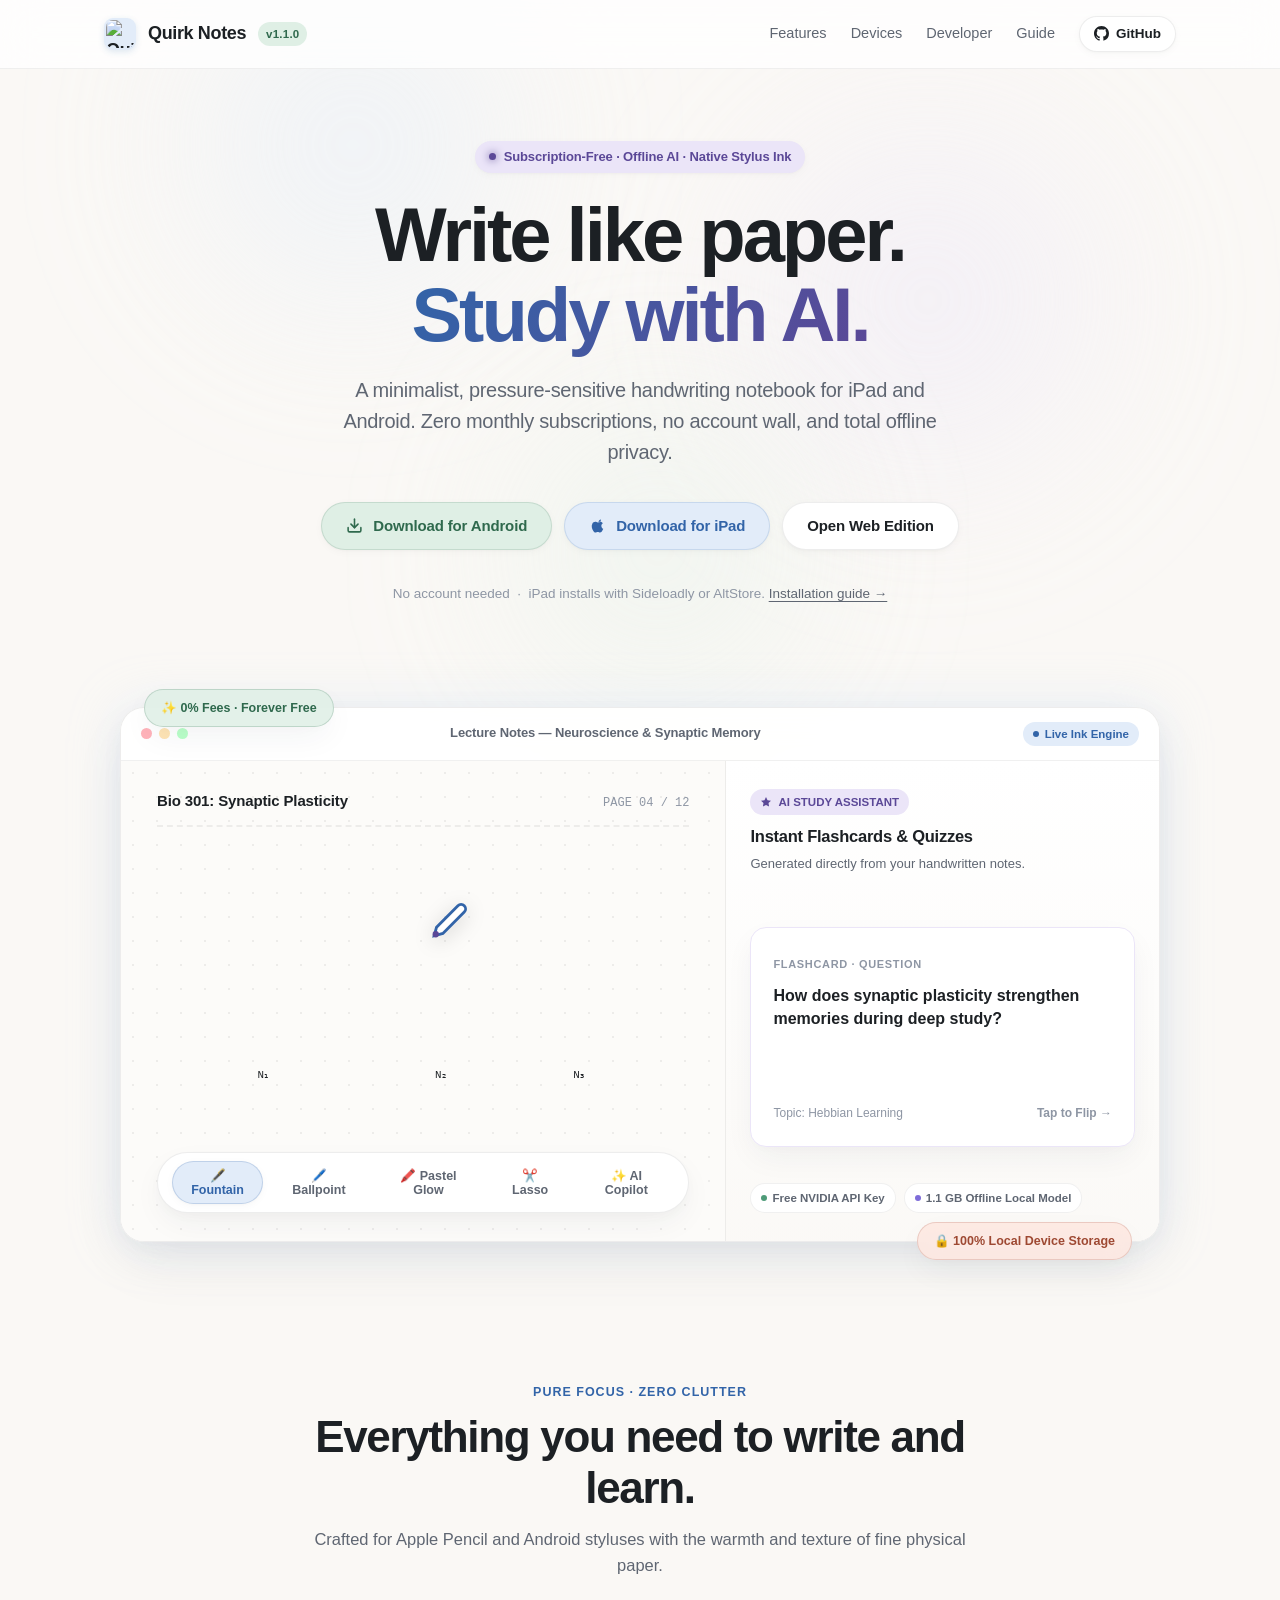
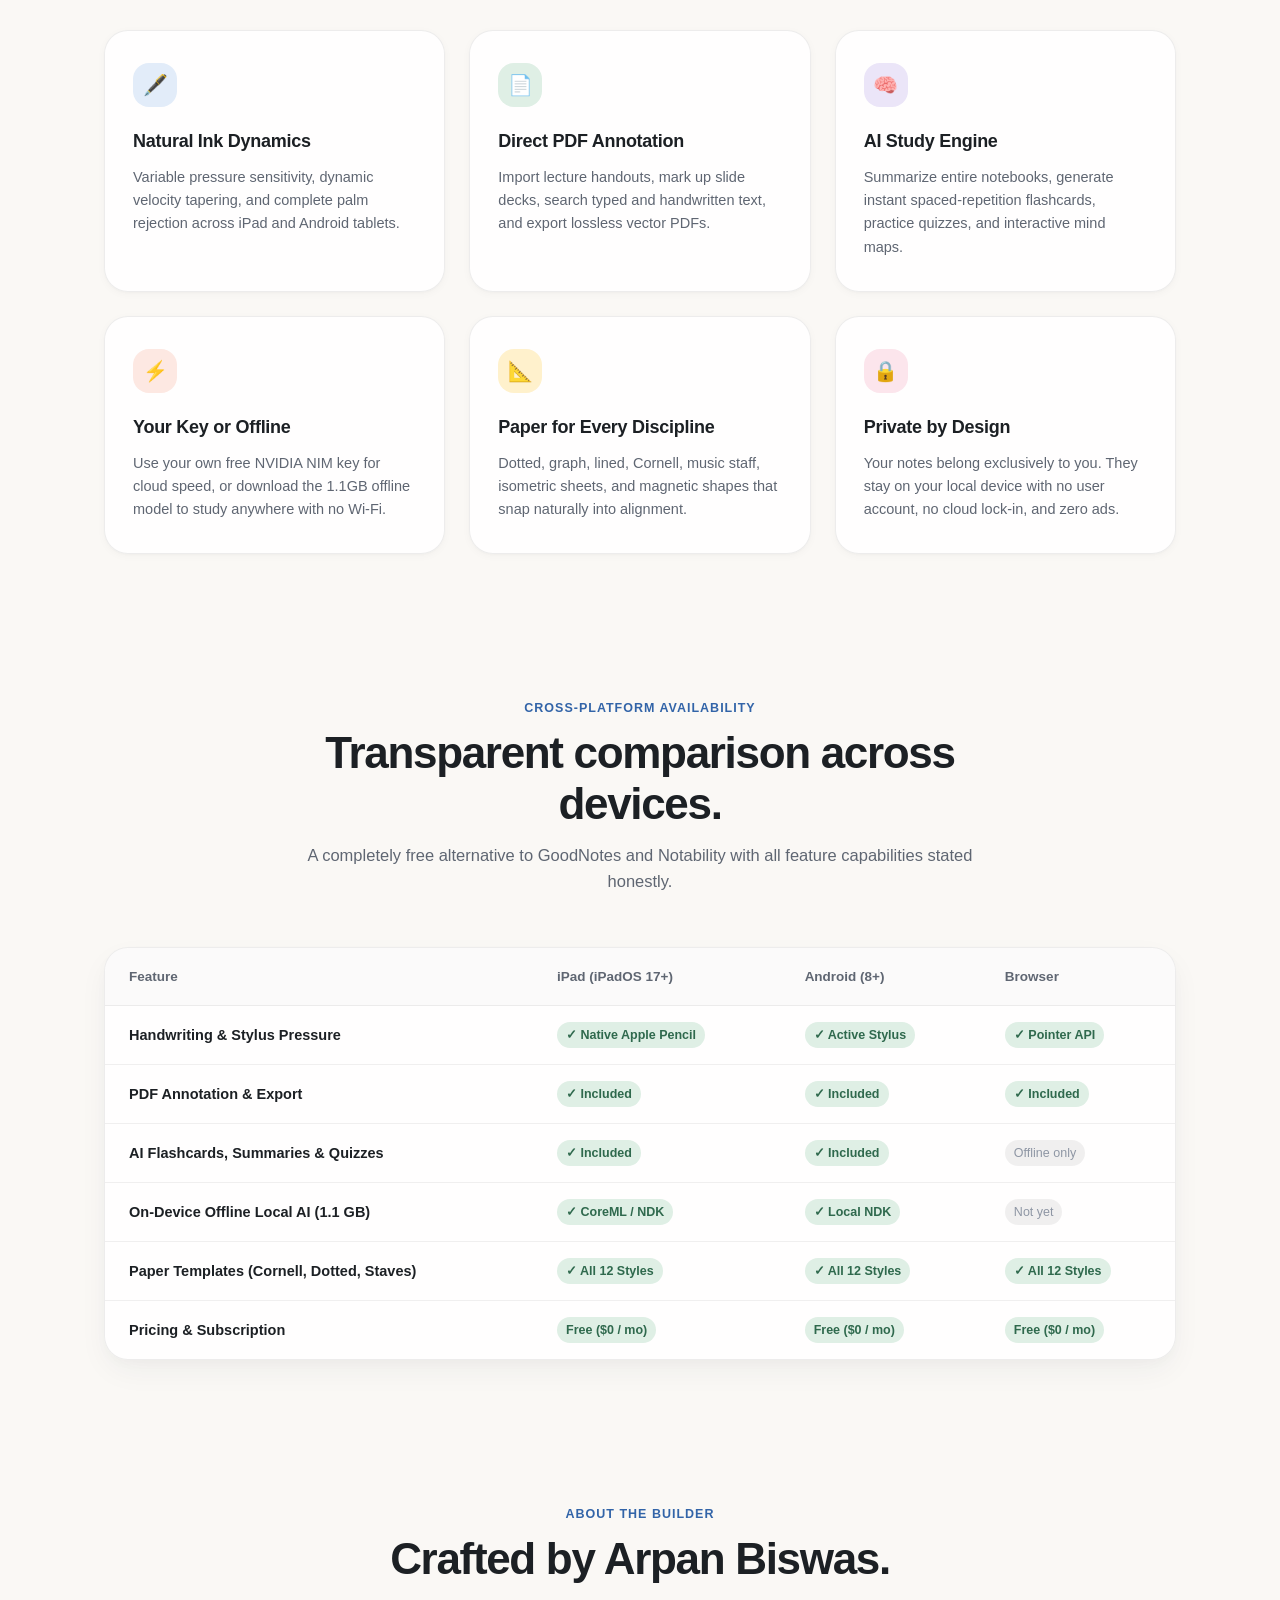
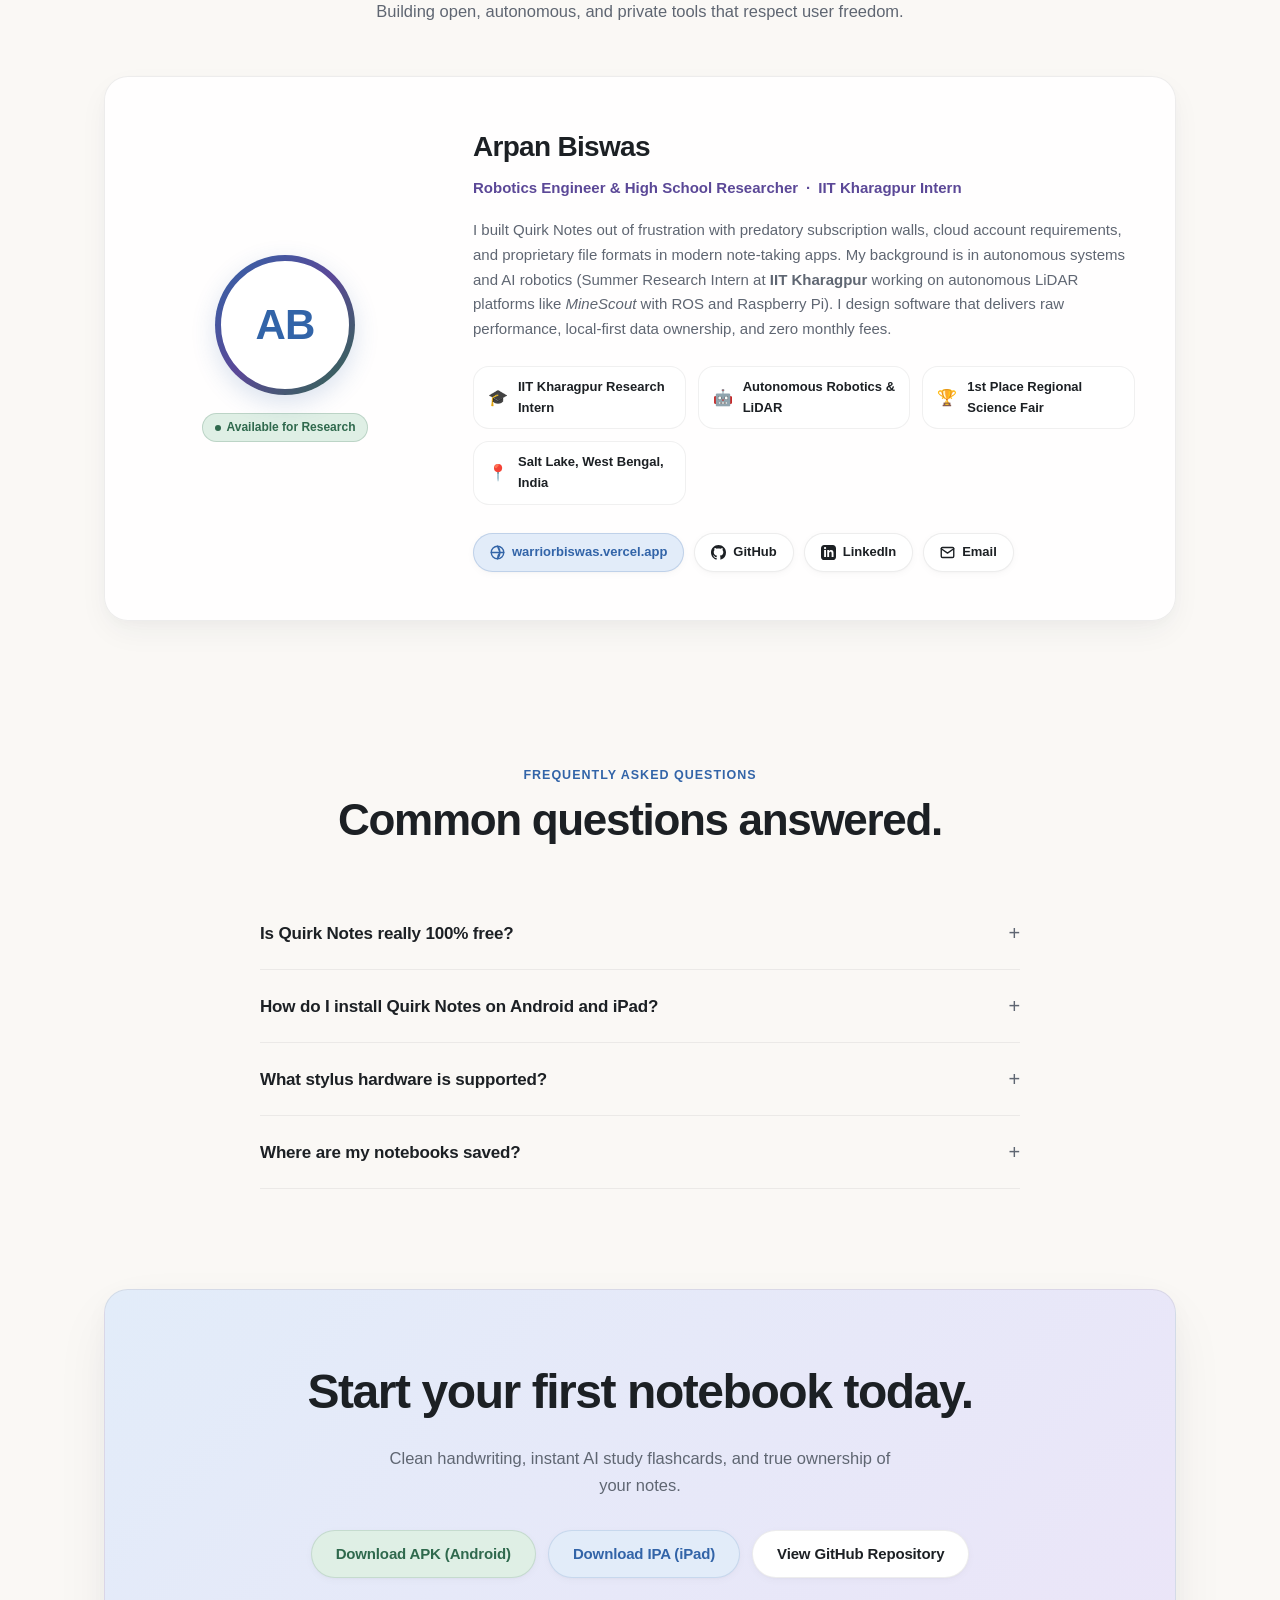
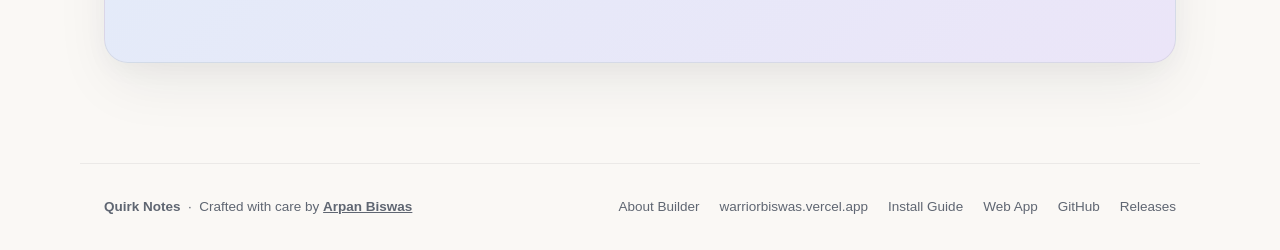
==== commit bf6633de: "Add About the Developer section and portfolio links to warriorbiswas.vercel.app" ====
--- a/site/index.html
+++ b/site/index.html
@@ -53,6 +53,7 @@
       <nav>
         <a href="#features">Features</a>
         <a href="#compare">Devices</a>
+        <a href="#developer">Developer</a>
         <a href="guide.html">Guide</a>
         <a class="btn-nav-github" href="https://github.com/warriorbiswas-tech/Quirk-notes" target="_blank" rel="noopener">
           <svg viewBox="0 0 16 16" width="15" height="15" aria-hidden="true"><path fill="currentColor" d="M8 0C3.58 0 0 3.58 0 8c0 3.54 2.29 6.53 5.47 7.59.4.07.55-.17.55-.38 0-.19-.01-.82-.01-1.49-2.01.37-2.53-.49-2.69-.94-.09-.23-.48-.94-.82-1.13-.28-.15-.68-.52-.01-.53.63-.01 1.08.58 1.23.82.72 1.21 1.87.87 2.33.66.07-.52.28-.87.51-1.07-1.78-.2-3.64-.89-3.64-3.95 0-.87.31-1.59.82-2.15-.08-.2-.36-1.02.08-2.12 0 0 .67-.21 2.2.82.64-.18 1.32-.27 2-.27s1.36.09 2 .27c1.53-1.04 2.2-.82 2.2-.82.44 1.1.16 1.92.08 2.12.51.56.82 1.27.82 2.15 0 3.07-1.87 3.75-3.65 3.95.29.25.54.73.54 1.48 0 1.07-.01 1.93-.01 2.2 0 .21.15.46.55.38A8.01 8.01 0 0 0 16 8c0-4.42-3.58-8-8-8Z"/></svg>
@@ -351,6 +352,75 @@
       </div>
     </section>
 
+    <!-- About the Developer (Inspired by warriorbiswas.vercel.app) -->
+    <section class="developer-section" id="developer">
+      <div class="section-header">
+        <span class="section-tag">About the Builder</span>
+        <h2 class="title">Crafted by Arpan Biswas.</h2>
+        <p class="sub">Building open, autonomous, and private tools that respect user freedom.</p>
+      </div>
+
+      <div class="developer-card">
+        <div class="developer-avatar-col">
+          <div class="developer-avatar-ring">
+            <div class="developer-avatar-inner">AB</div>
+          </div>
+          <div class="status-pill-online">
+            <span class="pulse-circle" style="background: currentColor;"></span>
+            <span>Available for Research</span>
+          </div>
+        </div>
+
+        <div class="developer-bio-col">
+          <h3>Arpan Biswas</h3>
+          <div class="developer-title-sub">
+            <span>Robotics Engineer &amp; High School Researcher</span>
+            <span>·</span>
+            <span>IIT Kharagpur Intern</span>
+          </div>
+          <p class="developer-story">
+            I built Quirk Notes out of frustration with predatory subscription walls, cloud account requirements, and proprietary file formats in modern note-taking apps. My background is in autonomous systems and AI robotics (Summer Research Intern at <strong>IIT Kharagpur</strong> working on autonomous LiDAR platforms like <em>MineScout</em> with ROS and Raspberry Pi). I design software that delivers raw performance, local-first data ownership, and zero monthly fees.
+          </p>
+          <div class="developer-credentials">
+            <div class="credential-item">
+              <span class="credential-icon">🎓</span>
+              <span>IIT Kharagpur Research Intern</span>
+            </div>
+            <div class="credential-item">
+              <span class="credential-icon">🤖</span>
+              <span>Autonomous Robotics &amp; LiDAR</span>
+            </div>
+            <div class="credential-item">
+              <span class="credential-icon">🏆</span>
+              <span>1st Place Regional Science Fair</span>
+            </div>
+            <div class="credential-item">
+              <span class="credential-icon">📍</span>
+              <span>Salt Lake, West Bengal, India</span>
+            </div>
+          </div>
+          <div class="developer-socials">
+            <a class="dev-link-btn dev-link-primary" href="https://warriorbiswas.vercel.app/" target="_blank" rel="noopener">
+              <svg width="15" height="15" viewBox="0 0 24 24" fill="none" stroke="currentColor" stroke-width="2.2" stroke-linecap="round" stroke-linejoin="round"><circle cx="12" cy="12" r="10"/><line x1="2" y1="12" x2="22" y2="12"/><path d="M12 2a15.3 15.3 0 0 1 4 10 15.3 15.3 0 0 1-4 10 15.3 15.3 0 0 1 4-10z"/></svg>
+              warriorbiswas.vercel.app
+            </a>
+            <a class="dev-link-btn dev-link-secondary" href="https://github.com/warriorbiswas-tech" target="_blank" rel="noopener">
+              <svg width="15" height="15" viewBox="0 0 16 16" fill="currentColor"><path d="M8 0C3.58 0 0 3.58 0 8c0 3.54 2.29 6.53 5.47 7.59.4.07.55-.17.55-.38 0-.19-.01-.82-.01-1.49-2.01.37-2.53-.49-2.69-.94-.09-.23-.48-.94-.82-1.13-.28-.15-.68-.52-.01-.53.63-.01 1.08.58 1.23.82.72 1.21 1.87.87 2.33.66.07-.52.28-.87.51-1.07-1.78-.2-3.64-.89-3.64-3.95 0-.87.31-1.59.82-2.15-.08-.2-.36-1.02.08-2.12 0 0 .67-.21 2.2.82.64-.18 1.32-.27 2-.27s1.36.09 2 .27c1.53-1.04 2.2-.82 2.2-.82.44 1.1.16 1.92.08 2.12.51.56.82 1.27.82 2.15 0 3.07-1.87 3.75-3.65 3.95.29.25.54.73.54 1.48 0 1.07-.01 1.93-.01 2.2 0 .21.15.46.55.38A8.01 8.01 0 0 0 16 8c0-4.42-3.58-8-8-8Z"/></svg>
+              GitHub
+            </a>
+            <a class="dev-link-btn dev-link-secondary" href="https://linkedin.com/in/warriorbiswas" target="_blank" rel="noopener">
+              <svg width="15" height="15" viewBox="0 0 24 24" fill="currentColor"><path d="M19 0h-14c-2.761 0-5 2.239-5 5v14c0 2.761 2.239 5 5 5h14c2.762 0 5-2.239 5-5v-14c0-2.761-2.238-5-5-5zm-11 19h-3v-11h3v11zm-1.5-12.268c-.966 0-1.75-.79-1.75-1.764s.784-1.764 1.75-1.764 1.75.79 1.75 1.764-.783 1.764-1.75 1.764zm13.5 12.268h-3v-5.604c0-3.368-4-3.113-4 0v5.604h-3v-11h3v1.765c1.396-2.586 7-2.777 7 2.476v6.759z"/></svg>
+              LinkedIn
+            </a>
+            <a class="dev-link-btn dev-link-secondary" href="mailto:biswasarpan90@gmail.com">
+              <svg width="15" height="15" viewBox="0 0 24 24" fill="none" stroke="currentColor" stroke-width="2.2" stroke-linecap="round" stroke-linejoin="round"><path d="M4 4h16c1.1 0 2 .9 2 2v12c0 1.1-.9 2-2 2H4c-1.1 0-2-.9-2-2V6c0-1.1.9-2 2-2z"/><polyline points="22,6 12,13 2,6"/></svg>
+              Email
+            </a>
+          </div>
+        </div>
+      </div>
+    </section>
+
     <!-- FAQ Section -->
     <section class="faq-section">
       <div class="section-header">
@@ -399,14 +469,15 @@
   <!-- Minimalist Footer -->
   <footer>
     <div>
-      <strong>Quirk Notes</strong> &nbsp;·&nbsp; Open-source handwriting & AI study notes
+      <strong>Quirk Notes</strong> &nbsp;·&nbsp; Crafted with care by <a href="https://warriorbiswas.vercel.app/" target="_blank" rel="noopener" style="font-weight: 600; text-decoration: underline;">Arpan Biswas</a>
     </div>
     <div class="footer-links">
+      <a href="#developer">About Builder</a>
+      <a href="https://warriorbiswas.vercel.app/" target="_blank" rel="noopener">warriorbiswas.vercel.app</a>
       <a href="guide.html">Install Guide</a>
       <a href="https://warriorbiswas-tech.github.io/Quirk-notes/app/">Web App</a>
       <a href="https://github.com/warriorbiswas-tech/Quirk-notes">GitHub</a>
       <a href="https://github.com/warriorbiswas-tech/Quirk-notes/releases">Releases</a>
-      <a href="https://github.com/warriorbiswas-tech/Quirk-notes/issues">Report Issue</a>
     </div>
   </footer>
 
--- a/site/style.css
+++ b/site/style.css
@@ -937,6 +937,166 @@
   font-size: 12.5px;
 }
 
+/* Developer Profile Card (Inspired by warriorbiswas.vercel.app) */
+.developer-section {
+  padding: 40px 0 100px;
+}
+.developer-card {
+  background: var(--bg-card);
+  border: 1px solid var(--border-card);
+  border-radius: var(--radius-lg);
+  padding: 48px 40px;
+  box-shadow: var(--shadow-md);
+  position: relative;
+  overflow: hidden;
+  display: grid;
+  grid-template-columns: 280px 1fr;
+  gap: 48px;
+  align-items: center;
+}
+@media (max-width: 860px) {
+  .developer-card {
+    grid-template-columns: 1fr;
+    padding: 32px 24px;
+    gap: 32px;
+    text-align: center;
+  }
+}
+
+.developer-avatar-col {
+  display: flex;
+  flex-direction: column;
+  align-items: center;
+  text-align: center;
+}
+.developer-avatar-ring {
+  width: 140px;
+  height: 140px;
+  border-radius: 50%;
+  padding: 6px;
+  background: linear-gradient(135deg, var(--pastel-blue-dark), var(--pastel-lavender-dark), var(--pastel-mint-dark));
+  box-shadow: 0 8px 24px rgba(50, 100, 168, 0.18);
+  margin-bottom: 18px;
+  position: relative;
+}
+.developer-avatar-inner {
+  width: 100%;
+  height: 100%;
+  border-radius: 50%;
+  background: var(--bg-surface);
+  display: flex;
+  align-items: center;
+  justify-content: center;
+  font-size: 42px;
+  font-weight: 700;
+  color: var(--pastel-blue-dark);
+  border: 3px solid var(--bg-surface);
+  letter-spacing: -0.02em;
+}
+.status-pill-online {
+  display: inline-flex;
+  align-items: center;
+  gap: 6px;
+  padding: 4px 12px;
+  border-radius: var(--radius-full);
+  background: var(--pastel-mint);
+  color: var(--pastel-mint-dark);
+  font-size: 12px;
+  font-weight: 650;
+  border: 1px solid rgba(47, 105, 77, 0.2);
+}
+
+.developer-bio-col h3 {
+  font-size: 28px;
+  font-weight: 700;
+  margin: 0 0 6px;
+  letter-spacing: -0.025em;
+}
+.developer-title-sub {
+  font-size: 15px;
+  font-weight: 600;
+  color: var(--pastel-lavender-dark);
+  margin-bottom: 18px;
+  display: flex;
+  align-items: center;
+  gap: 8px;
+  flex-wrap: wrap;
+}
+@media (max-width: 860px) {
+  .developer-title-sub {
+    justify-content: center;
+  }
+}
+.developer-story {
+  color: var(--text-muted);
+  font-size: 15px;
+  line-height: 1.65;
+  margin: 0 0 24px;
+}
+.developer-credentials {
+  display: grid;
+  grid-template-columns: repeat(auto-fit, minmax(200px, 1fr));
+  gap: 12px;
+  margin-bottom: 28px;
+}
+.credential-item {
+  display: flex;
+  align-items: center;
+  gap: 10px;
+  padding: 10px 14px;
+  border-radius: var(--radius-md);
+  background: var(--bg-surface);
+  border: 1px solid var(--border-subtle);
+  font-size: 13px;
+  font-weight: 550;
+  color: var(--text-main);
+}
+.credential-icon {
+  font-size: 16px;
+}
+
+.developer-socials {
+  display: flex;
+  gap: 10px;
+  flex-wrap: wrap;
+}
+@media (max-width: 860px) {
+  .developer-socials {
+    justify-content: center;
+  }
+}
+.dev-link-btn {
+  display: inline-flex;
+  align-items: center;
+  gap: 7px;
+  padding: 8px 16px;
+  border-radius: var(--radius-full);
+  font-size: 13px;
+  font-weight: 600;
+  transition: all 0.2s cubic-bezier(0.16, 1, 0.3, 1);
+  box-shadow: var(--shadow-sm);
+}
+.dev-link-primary {
+  background: var(--pastel-blue);
+  color: var(--pastel-blue-dark);
+  border: 1px solid rgba(50, 100, 168, 0.2);
+}
+.dev-link-primary:hover {
+  background: #D5E4F8;
+  transform: translateY(-2px);
+  box-shadow: var(--shadow-md);
+}
+.dev-link-secondary {
+  background: var(--bg-surface);
+  color: var(--text-main);
+  border: 1px solid var(--border-card);
+}
+.dev-link-secondary:hover {
+  border-color: var(--border-hover);
+  transform: translateY(-2px);
+  box-shadow: var(--shadow-md);
+}
+
 /* FAQ Accordion */
 .faq-section {
   max-width: 760px;
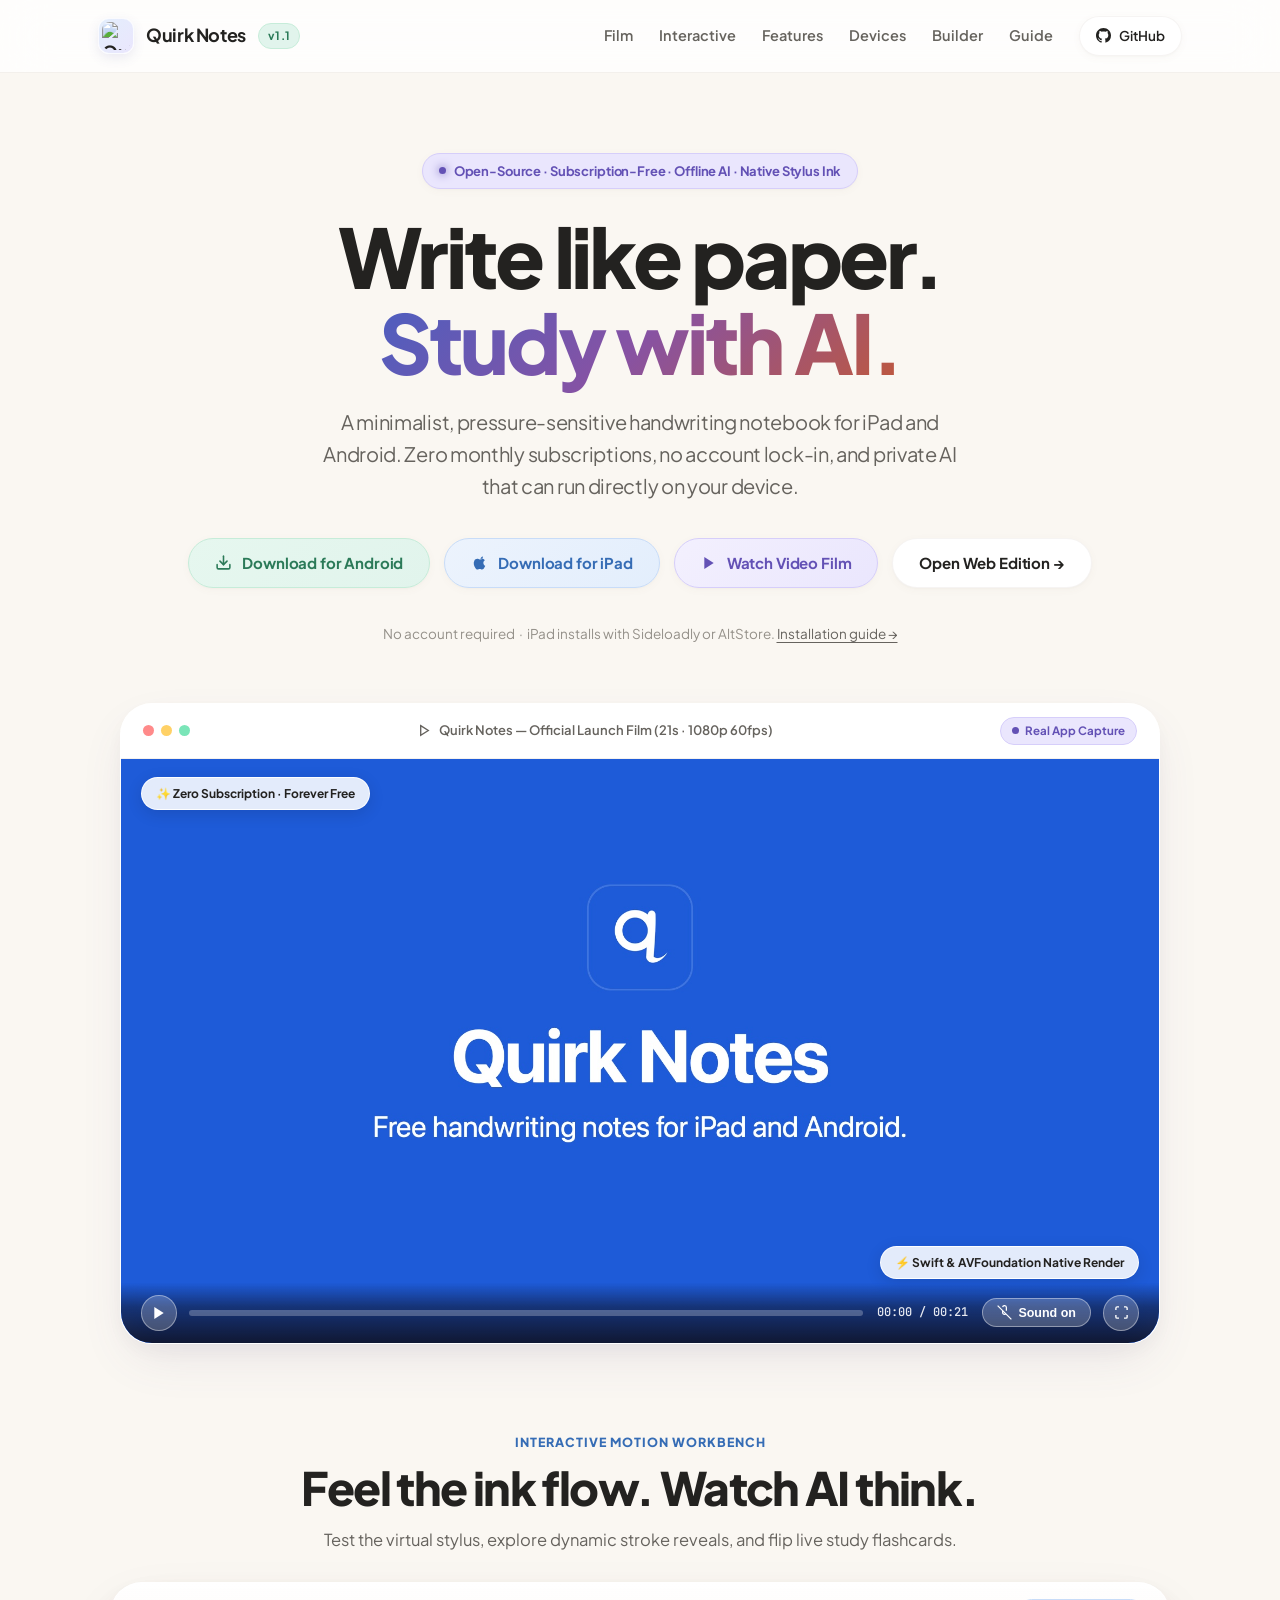
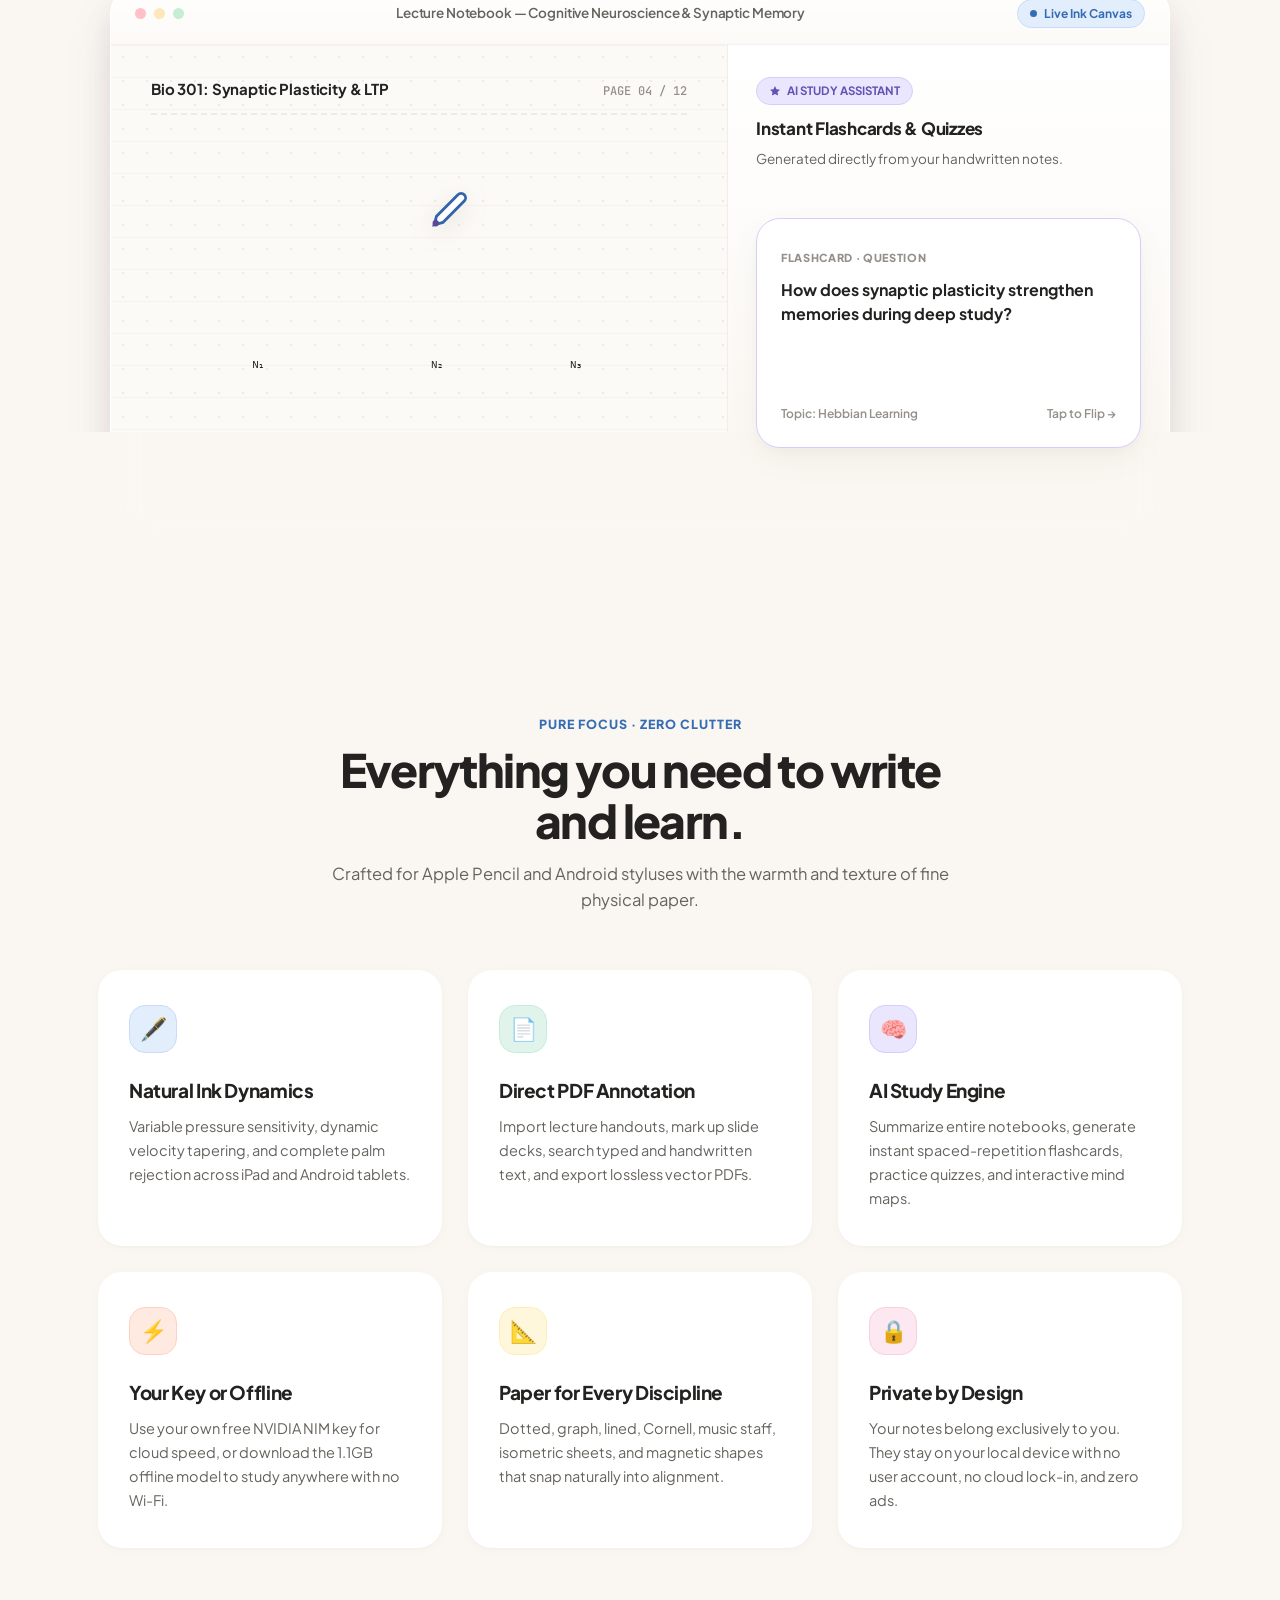
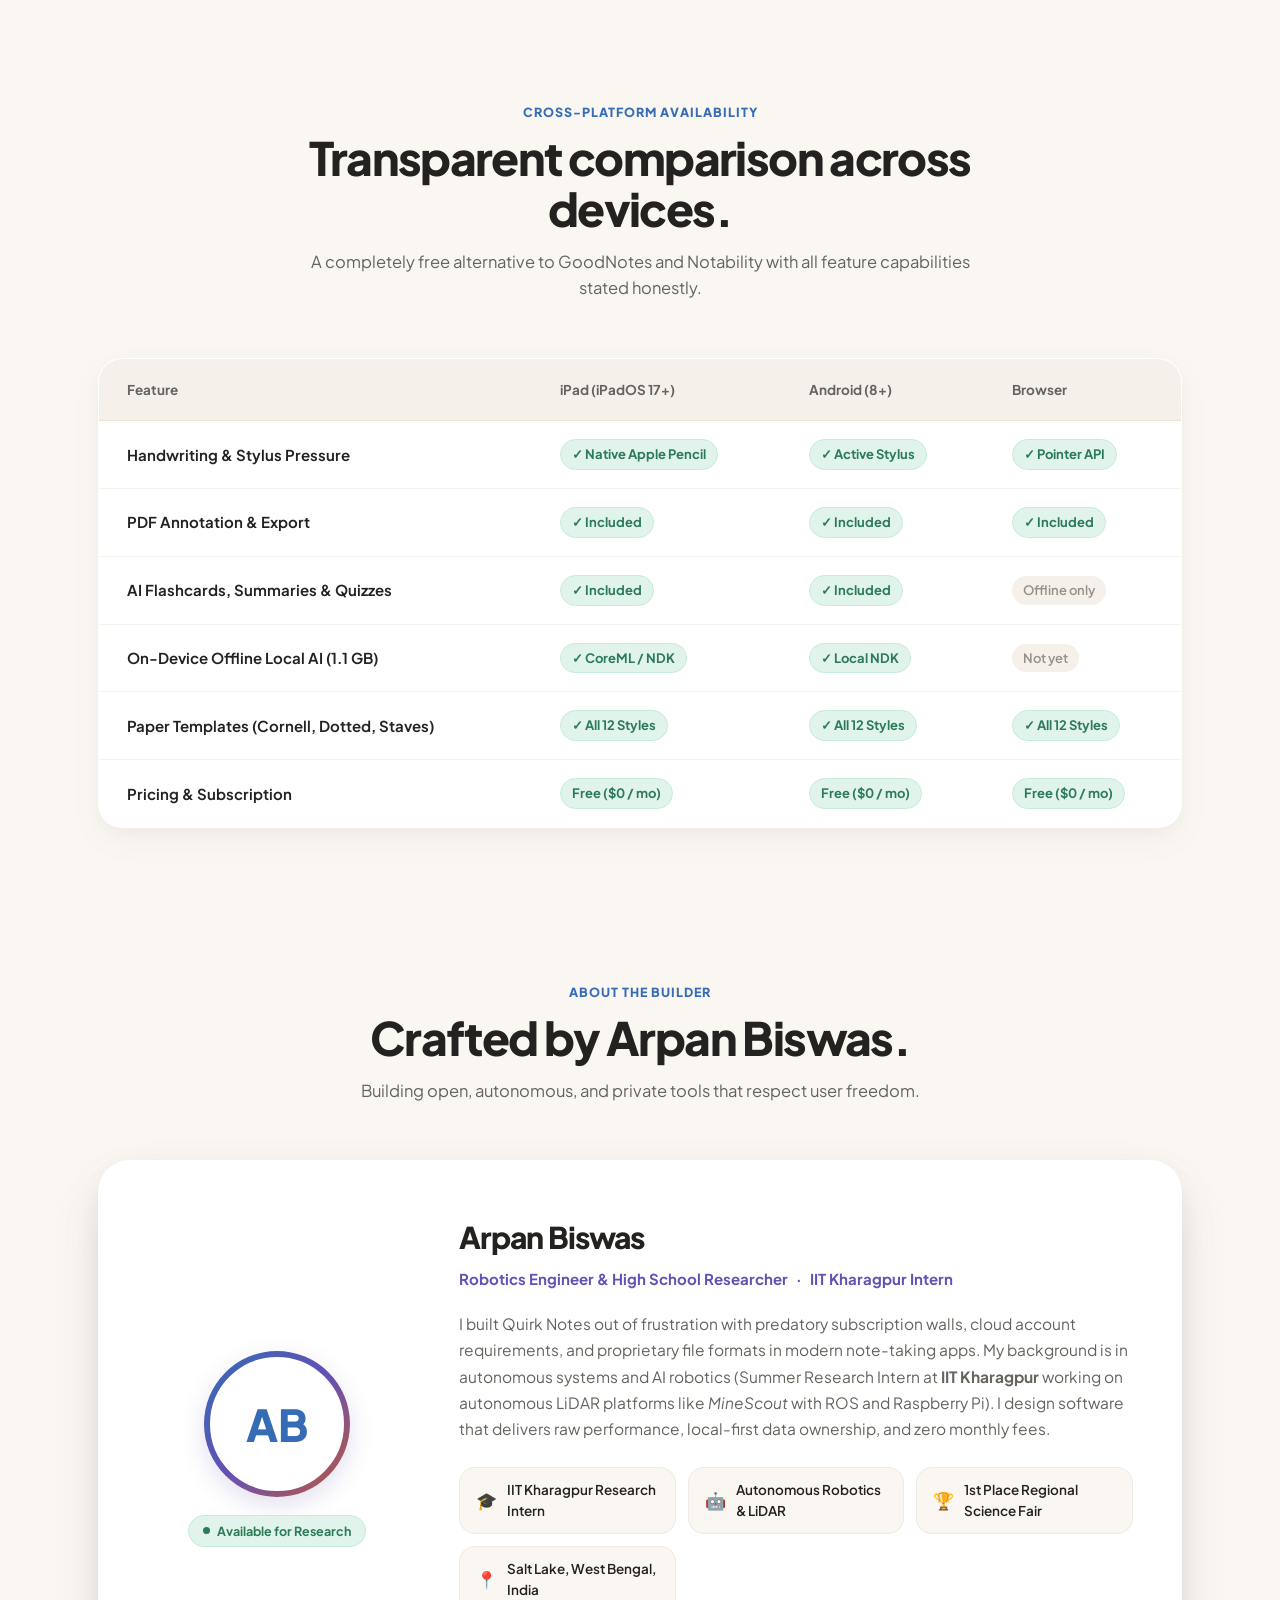
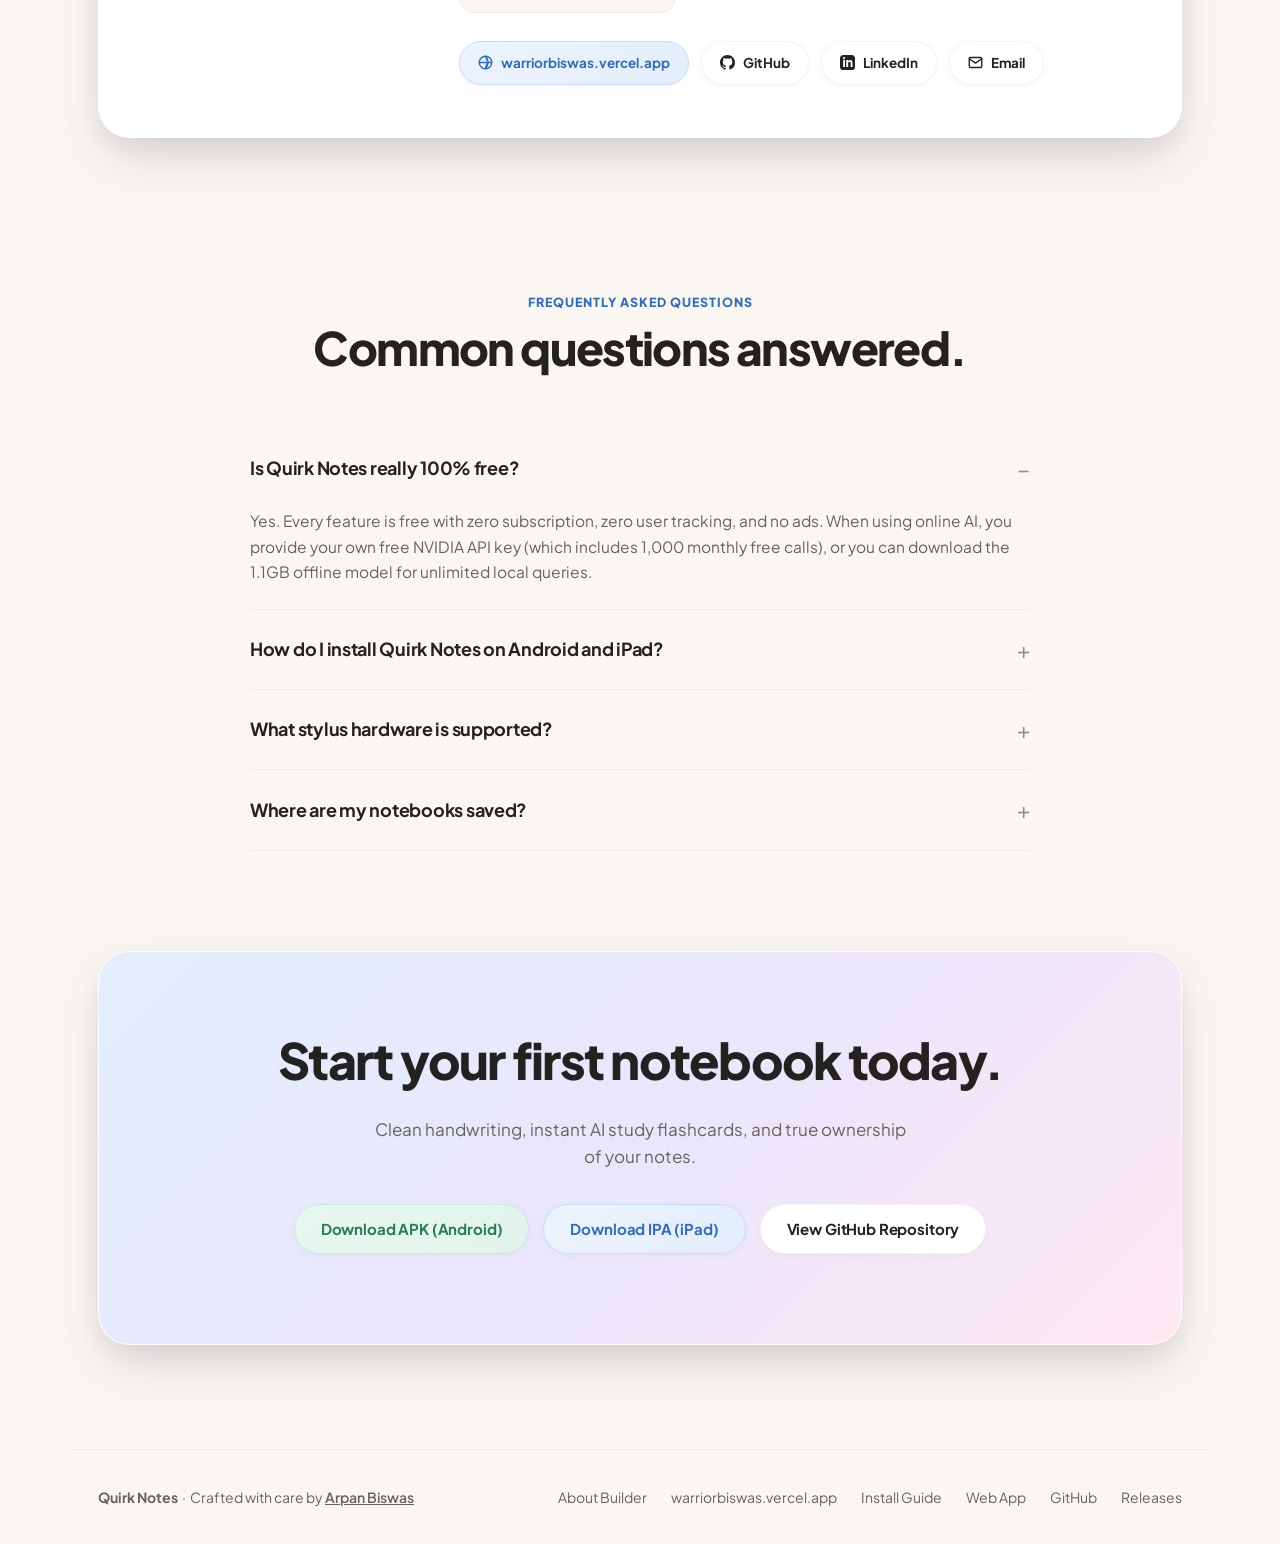
==== commit 2d08ac01: "Add full SEO, AEO, GEO optimizations, brag video theater, and canonical domain quirknotes.vercel.app" ====
--- a/site/index.html
+++ b/site/index.html
@@ -3,32 +3,168 @@
 <head>
   <meta charset="utf-8">
   <meta name="viewport" content="width=device-width, initial-scale=1">
-  <title>Quirk Notes: Free Handwriting & AI Study Notebook</title>
-  <meta name="description" content="Quirk Notes is a minimalist, subscription-free note-taking app for iPad and Android. Pressure-sensitive stylus handwriting, PDF annotation, and private AI study tools.">
-  <link rel="canonical" href="https://quirk-notes.vercel.app/">
-  <meta name="theme-color" content="#FAF8F5" media="(prefers-color-scheme: light)">
-  <meta name="theme-color" content="#0E1013" media="(prefers-color-scheme: dark)">
   
+  <!-- Primary SEO Meta Tags -->
+  <title>Quirk Notes — Free Handwriting &amp; AI Study Notebook for iPad &amp; Android</title>
+  <meta name="title" content="Quirk Notes — Free Handwriting &amp; AI Study Notebook for iPad &amp; Android">
+  <meta name="description" content="Quirk Notes is an aesthetic, subscription-free handwriting note-taking app for iPad and Android. Native Apple Pencil &amp; stylus pressure, vector PDF annotation, and private offline AI study flashcards with zero monthly fees.">
+  <meta name="keywords" content="Quirk Notes, free handwriting app, GoodNotes alternative, Notability alternative, iPad note taking, Apple Pencil notes, Android stylus notes, PDF annotation, offline AI notes, AI flashcards, Arpan Biswas, warriorbiswas">
+  <meta name="author" content="Arpan Biswas">
+  <meta name="creator" content="Arpan Biswas">
+  <meta name="publisher" content="Arpan Biswas">
+  <meta name="robots" content="index, follow, max-image-preview:large, max-snippet:-1, max-video-preview:-1">
+  <link rel="canonical" href="https://quirknotes.vercel.app/">
+  <meta name="theme-color" content="#FAF7F2">
+  <link rel="manifest" href="manifest.json">
+  
+  <!-- GEO (Generative Engine Optimization) Specification Link -->
+  <link rel="alternate" type="text/plain" href="https://quirknotes.vercel.app/llms.txt" title="LLM Site Context">
+
+  <!-- Open Graph / Facebook / LinkedIn / WhatsApp -->
   <meta property="og:type" content="website">
-  <meta property="og:title" content="Quirk Notes: Free Handwriting & AI Study Notebook">
-  <meta property="og:description" content="Write with a stylus, mark up PDFs, and study with AI. No subscription, no account, zero ads.">
-  <meta property="og:url" content="https://quirk-notes.vercel.app/">
+  <meta property="og:site_name" content="Quirk Notes">
+  <meta property="og:locale" content="en_US">
+  <meta property="og:url" content="https://quirknotes.vercel.app/">
+  <meta property="og:title" content="Quirk Notes — Free Handwriting &amp; AI Study Notebook">
+  <meta property="og:description" content="Write like paper, study with AI. No subscription, no account wall, zero ads. Built with love for iPad and Android.">
   <meta property="og:image" content="https://warriorbiswas-tech.github.io/Quirk-notes/media/social-preview.png">
+  <meta property="og:image:width" content="1280">
+  <meta property="og:image:height" content="640">
+  <meta property="og:image:alt" content="Quirk Notes handwritten notebook and AI study cards preview">
+  <meta property="og:video" content="https://quirknotes.vercel.app/media/brag.mp4">
+  <meta property="og:video:type" content="video/mp4">
+  <meta property="og:video:width" content="1920">
+  <meta property="og:video:height" content="1080">
+
+  <!-- Twitter Card -->
   <meta name="twitter:card" content="summary_large_image">
-  
+  <meta name="twitter:site" content="@warriorbiswas">
+  <meta name="twitter:creator" content="@warriorbiswas">
+  <meta name="twitter:url" content="https://quirknotes.vercel.app/">
+  <meta name="twitter:title" content="Quirk Notes — Free Handwriting &amp; AI Study Notebook">
+  <meta name="twitter:description" content="Write like paper, study with AI. 100% free with pressure-sensitive ink, vector PDF markup, and offline AI study tools.">
+  <meta name="twitter:image" content="https://warriorbiswas-tech.github.io/Quirk-notes/media/social-preview.png">
+
+  <!-- Favicons -->
   <link rel="icon" type="image/png" href="https://warriorbiswas-tech.github.io/Quirk-notes/media/logo.png">
+  <link rel="apple-touch-icon" href="https://warriorbiswas-tech.github.io/Quirk-notes/media/logo.png">
   <link rel="stylesheet" href="style.css">
-  
+
+  <!-- AEO & GEO Structured JSON-LD Knowledge Graph -->
   <script type="application/ld+json">
   {
     "@context": "https://schema.org",
-    "@type": "SoftwareApplication",
-    "name": "Quirk Notes",
-    "applicationCategory": "ProductivityApplication",
-    "operatingSystem": "iPadOS 17, Android 8",
-    "description": "A free handwriting note-taking app for iPad and Android with PDF annotation and AI study tools.",
-    "url": "https://quirk-notes.vercel.app/",
-    "offers": { "@type": "Offer", "price": "0", "priceCurrency": "USD" }
+    "@graph": [
+      {
+        "@type": "SoftwareApplication",
+        "@id": "https://quirknotes.vercel.app/#software",
+        "name": "Quirk Notes",
+        "alternateName": "QuirkNotes",
+        "applicationCategory": "EducationalApplication, ProductivityApplication",
+        "operatingSystem": "iPadOS 17+, Android 8+, Modern Web Browsers",
+        "description": "An open-source, subscription-free handwriting note-taking and PDF annotation app for iPad and Android with offline on-device AI study tools.",
+        "url": "https://quirknotes.vercel.app/",
+        "downloadUrl": "https://github.com/warriorbiswas-tech/Quirk-notes/releases/latest",
+        "image": "https://warriorbiswas-tech.github.io/Quirk-notes/media/social-preview.png",
+        "screenshot": "https://warriorbiswas-tech.github.io/Quirk-notes/media/social-preview.png",
+        "offers": {
+          "@type": "Offer",
+          "price": "0",
+          "priceCurrency": "USD",
+          "availability": "https://schema.org/InStock"
+        },
+        "author": {
+          "@type": "Person",
+          "@id": "https://quirknotes.vercel.app/#builder",
+          "name": "Arpan Biswas",
+          "url": "https://warriorbiswas.vercel.app/",
+          "jobTitle": "Robotics Engineer & High School Researcher",
+          "sameAs": [
+            "https://warriorbiswas.vercel.app/",
+            "https://github.com/warriorbiswas-tech",
+            "https://linkedin.com/in/warriorbiswas"
+          ]
+        },
+        "featureList": [
+          "Native Apple Pencil & stylus pressure sensitivity",
+          "Dynamic ink velocity tapering and palm rejection",
+          "Vector PDF import, annotation, and lossless export",
+          "AI notebook summarization, quizzes, and spaced-repetition flashcards",
+          "Dual AI backend: Free NVIDIA NIM online API or 1.1GB offline local model",
+          "12 paper templates including Cornell, Dotted, Lined, Isometric, and Music Staves",
+          "100% local device storage with zero telemetry or subscription lock-in"
+        ]
+      },
+      {
+        "@type": "VideoObject",
+        "@id": "https://quirknotes.vercel.app/#video",
+        "name": "Quirk Notes Launch Film — Product Overview",
+        "description": "Official 21-second product overview showing stylus handwriting on iPad/Android and instant AI study flashcard generation.",
+        "thumbnailUrl": "https://quirknotes.vercel.app/media/brag.jpg",
+        "uploadDate": "2026-11-01T23:00:00+05:30",
+        "duration": "PT21S",
+        "contentUrl": "https://quirknotes.vercel.app/media/brag.mp4",
+        "embedUrl": "https://quirknotes.vercel.app/#video-tour"
+      },
+      {
+        "@type": "FAQPage",
+        "@id": "https://quirknotes.vercel.app/#faq",
+        "mainEntity": [
+          {
+            "@type": "Question",
+            "name": "Is Quirk Notes really 100% free?",
+            "acceptedAnswer": {
+              "@type": "Answer",
+              "text": "Yes, Quirk Notes is 100% free with zero monthly subscriptions, no account wall, and no ads. When using online AI, users can connect their own free NVIDIA NIM API key, or download the 1.1GB offline model for unlimited local queries."
+            }
+          },
+          {
+            "@type": "Question",
+            "name": "How does Quirk Notes compare to GoodNotes and Notability?",
+            "acceptedAnswer": {
+              "@type": "Answer",
+              "text": "Unlike GoodNotes and Notability which charge annual recurring subscriptions ($9-$30/year) and enforce cloud account lock-in, Quirk Notes is completely free ($0/month), works 100% offline, stores notes locally on your device, and offers on-device AI study tools."
+            }
+          },
+          {
+            "@type": "Question",
+            "name": "How do I install Quirk Notes on Android and iPad?",
+            "acceptedAnswer": {
+              "@type": "Answer",
+              "text": "On Android, download the Quirk-Notes.apk file directly from GitHub releases and tap install. On iPad, download the Quirk-Notes.ipa and install it using Sideloadly or AltStore with any free Apple ID."
+            }
+          },
+          {
+            "@type": "Question",
+            "name": "Which styluses work with Quirk Notes?",
+            "acceptedAnswer": {
+              "@type": "Answer",
+              "text": "Apple Pencil (1st gen, 2nd gen, USB-C, and Apple Pencil Pro) on iPad with tilt and pressure sensitivity. On Android, all active styluses (Samsung S-Pen, Lenovo Precision Pen, Xiaomi Smart Pen) as well as universal capacitive styluses and touch are supported."
+            }
+          },
+          {
+            "@type": "Question",
+            "name": "Who developed Quirk Notes?",
+            "acceptedAnswer": {
+              "@type": "Answer",
+              "text": "Quirk Notes was created by Arpan Biswas, a robotics engineer and high school researcher who previously interned at IIT Kharagpur developing autonomous LiDAR platforms."
+            }
+          }
+        ]
+      },
+      {
+        "@type": "WebSite",
+        "@id": "https://quirknotes.vercel.app/#website",
+        "url": "https://quirknotes.vercel.app/",
+        "name": "Quirk Notes",
+        "description": "Free Handwriting & AI Study Notebook for iPad & Android",
+        "publisher": {
+          "@type": "Person",
+          "name": "Arpan Biswas",
+          "url": "https://warriorbiswas.vercel.app/"
+        }
+      }
+    ]
   }
   </script>
 </head>
@@ -38,6 +174,7 @@
     <div class="ambient-blob ambient-blob-1"></div>
     <div class="ambient-blob ambient-blob-2"></div>
     <div class="ambient-blob ambient-blob-3"></div>
+    <div class="ambient-blob ambient-blob-4"></div>
   </div>
 
   <!-- Sticky Glassmorphic Navbar -->
@@ -47,13 +184,15 @@
         <div class="brand-logo-wrap">
           <img src="https://warriorbiswas-tech.github.io/Quirk-notes/media/logo.png" alt="Quirk Notes" width="28" height="28">
         </div>
-        <span>Quirk Notes</span>
-        <span class="brand-tag">v1.1.0</span>
+        <span class="brand-title">Quirk Notes</span>
+        <span class="brand-tag">v1.1</span>
       </a>
       <nav>
+        <a href="#video-tour">Film</a>
+        <a href="#motion-demo">Interactive</a>
         <a href="#features">Features</a>
         <a href="#compare">Devices</a>
-        <a href="#developer">Developer</a>
+        <a href="#developer">Builder</a>
         <a href="guide.html">Guide</a>
         <a class="btn-nav-github" href="https://github.com/warriorbiswas-tech/Quirk-notes" target="_blank" rel="noopener">
           <svg viewBox="0 0 16 16" width="15" height="15" aria-hidden="true"><path fill="currentColor" d="M8 0C3.58 0 0 3.58 0 8c0 3.54 2.29 6.53 5.47 7.59.4.07.55-.17.55-.38 0-.19-.01-.82-.01-1.49-2.01.37-2.53-.49-2.69-.94-.09-.23-.48-.94-.82-1.13-.28-.15-.68-.52-.01-.53.63-.01 1.08.58 1.23.82.72 1.21 1.87.87 2.33.66.07-.52.28-.87.51-1.07-1.78-.2-3.64-.89-3.64-3.95 0-.87.31-1.59.82-2.15-.08-.2-.36-1.02.08-2.12 0 0 .67-.21 2.2.82.64-.18 1.32-.27 2-.27s1.36.09 2 .27c1.53-1.04 2.2-.82 2.2-.82.44 1.1.16 1.92.08 2.12.51.56.82 1.27.82 2.15 0 3.07-1.87 3.75-3.65 3.95.29.25.54.73.54 1.48 0 1.07-.01 1.93-.01 2.2 0 .21.15.46.55.38A8.01 8.01 0 0 0 16 8c0-4.42-3.58-8-8-8Z"/></svg>
@@ -68,14 +207,14 @@
     <section class="hero">
       <div class="pill-badge">
         <span class="pill-dot"></span>
-        <span>Subscription-Free · Offline AI · Native Stylus Ink</span>
+        <span>Open-Source · Subscription-Free · Offline AI · Native Stylus Ink</span>
       </div>
       <h1>
         Write like paper.<br>
         <span class="pastel-highlight">Study with AI.</span>
       </h1>
       <p class="lead">
-        A minimalist, pressure-sensitive handwriting notebook for iPad and Android. Zero monthly subscriptions, no account wall, and total offline privacy.
+        A minimalist, pressure-sensitive handwriting notebook for iPad and Android. Zero monthly subscriptions, no account lock-in, and private AI that can run directly on your device.
       </p>
       <div class="actions">
         <a class="btn btn-pastel-green" href="https://github.com/warriorbiswas-tech/Quirk-notes/releases/latest/download/Quirk-Notes.apk">
@@ -86,22 +225,98 @@
           <svg width="17" height="17" viewBox="0 0 24 24" fill="currentColor"><path d="M18.71 19.5c-.83 1.24-1.71 2.45-3.05 2.47-1.34.03-1.77-.79-3.29-.79-1.53 0-2 .77-3.27.82-1.31.05-2.3-1.32-3.14-2.53C4.25 17 2.94 12.45 4.7 9.39c.87-1.52 2.43-2.48 4.12-2.51 1.28-.02 2.5.87 3.29.87.78 0 2.26-1.07 3.81-.91.65.03 2.47.26 3.64 1.98-.09.06-2.17 1.28-2.15 3.81.03 3.02 2.65 4.03 2.68 4.04-.03.07-.42 1.44-1.38 2.83M15.97 6.37c.62-.76 1.04-1.82.93-2.88-.9.04-2 .6-2.65 1.36-.58.67-.99 1.74-.86 2.78.99.08 2-.51 2.58-1.26z"/></svg>
           Download for iPad
         </a>
+        <a class="btn btn-pastel-lavender" href="#video-tour">
+          <svg width="16" height="16" viewBox="0 0 24 24" fill="currentColor"><polygon points="5 3 19 12 5 21 5 3"/></svg>
+          Watch Video Film
+        </a>
         <a class="btn btn-outline" href="https://warriorbiswas-tech.github.io/Quirk-notes/app/">
-          Open Web Edition
+          Open Web Edition &rarr;
         </a>
       </div>
       <p class="small-meta">
-        No account needed &nbsp;·&nbsp; iPad installs with Sideloadly or AltStore. <a href="guide.html#ipad">Installation guide &rarr;</a>
+        No account required &nbsp;·&nbsp; iPad installs with Sideloadly or AltStore. <a href="guide.html#ipad">Installation guide &rarr;</a>
       </p>
     </section>
 
-    <!-- Motion Graphics Interactive Showcase -->
-    <section class="motion-stage" aria-label="Interactive note-taking and AI study demonstration">
-      <div class="floating-badge badge-1">
-        <span>✨ 0% Fees · Forever Free</span>
-      </div>
-      <div class="floating-badge badge-2">
-        <span>🔒 100% Local Device Storage</span>
+    <!-- SECTION 1: THE BRAG VIDEO THEATER SHOWCASE -->
+    <section class="video-theater-section" id="video-tour" aria-label="Product Showcase Film">
+      <div class="theater-glow-aura" aria-hidden="true"></div>
+
+      <div class="theater-container">
+        <!-- Modern Device Top Bar -->
+        <div class="theater-header-bar">
+          <div class="theater-window-dots">
+            <span class="w-dot dot-coral"></span>
+            <span class="w-dot dot-honey"></span>
+            <span class="w-dot dot-mint"></span>
+          </div>
+          <div class="theater-title-badge">
+            <svg width="13" height="13" viewBox="0 0 24 24" fill="none" stroke="currentColor" stroke-width="2.5"><polygon points="5 3 19 12 5 21 5 3"/></svg>
+            <span>Quirk Notes — Official Launch Film (21s · 1080p 60fps)</span>
+          </div>
+          <div class="theater-status-badge">
+            <span class="pulse-beacon"></span>
+            <span>Real App Capture</span>
+          </div>
+        </div>
+
+        <!-- Video Player Wrapper -->
+        <div class="video-viewport">
+          <video
+            id="film"
+            class="film-player"
+            src="media/brag.mp4"
+            poster="media/brag.jpg"
+            playsinline
+            muted
+            loop
+            preload="auto"
+            aria-label="Quirk Notes product video: writing with stylus in a notebook, then studying with AI flashcards">
+            Your browser does not support the video tag.
+          </video>
+
+          <!-- Floating Badges -->
+          <div class="film-tag-float tag-top-left">
+            <span>✨ Zero Subscription · Forever Free</span>
+          </div>
+          <div class="film-tag-float tag-bottom-right">
+            <span>⚡ Swift & AVFoundation Native Render</span>
+          </div>
+
+          <!-- Glassmorphic Custom Player Bar -->
+          <div class="theater-controls-bar">
+            <button class="theater-ctrl-btn" id="film-play-toggle" type="button" aria-label="Toggle Play/Pause">
+              <svg id="icon-play" width="16" height="16" viewBox="0 0 24 24" fill="currentColor" style="display:none;"><polygon points="5 3 19 12 5 21 5 3"/></svg>
+              <svg id="icon-pause" width="16" height="16" viewBox="0 0 24 24" fill="currentColor"><rect x="6" y="4" width="4" height="16"/><rect x="14" y="4" width="4" height="16"/></svg>
+            </button>
+
+            <!-- Scrubber Timeline -->
+            <div class="theater-timeline-track" id="film-timeline" role="slider" aria-label="Video timeline" aria-valuenow="0" aria-valuemin="0" aria-valuemax="100">
+              <div class="theater-timeline-fill" id="film-progress"></div>
+            </div>
+
+            <span class="theater-timer" id="film-timer">00:00 / 00:21</span>
+
+            <button class="theater-ctrl-pill" id="film-sound-toggle" type="button" aria-pressed="false" aria-label="Toggle sound">
+              <svg id="icon-sound-off" width="15" height="15" viewBox="0 0 24 24" fill="none" stroke="currentColor" stroke-width="2"><line x1="1" y1="1" x2="23" y2="23"/><path d="M9 9v3a3 3 0 0 0 5.12 2.12M15 9.34V4a3 3 0 0 0-5.94-.6"/></svg>
+              <svg id="icon-sound-on" width="15" height="15" viewBox="0 0 24 24" fill="none" stroke="currentColor" stroke-width="2" style="display:none;"><polygon points="11 5 6 9 2 9 2 15 6 15 11 19 11 5"/><path d="M19.07 4.93a10 10 0 0 1 0 14.14M15.54 8.46a5 5 0 0 1 0 7.07"/></svg>
+              <span id="film-sound-text">Sound on</span>
+            </button>
+
+            <button class="theater-ctrl-btn" id="film-fullscreen-btn" type="button" aria-label="Fullscreen">
+              <svg width="15" height="15" viewBox="0 0 24 24" fill="none" stroke="currentColor" stroke-width="2.2"><path d="M8 3H5a2 2 0 0 0-2 2v3m18 0V5a2 2 0 0 0-2-2h-3m0 18h3a2 2 0 0 0 2-2v-3M3 16v3a2 2 0 0 0 2 2h3"/></svg>
+            </button>
+          </div>
+        </div>
+      </div>
+    </section>
+
+    <!-- SECTION 2: INTERACTIVE MOTION GRAPHICS STAGE -->
+    <section class="motion-stage" id="motion-demo" aria-label="Interactive note-taking and AI study demonstration">
+      <div class="section-header" style="margin-bottom: 28px;">
+        <span class="section-tag">Interactive Motion Workbench</span>
+        <h2 class="title">Feel the ink flow. Watch AI think.</h2>
+        <p class="sub">Test the virtual stylus, explore dynamic stroke reveals, and flip live study flashcards.</p>
       </div>
 
       <div class="motion-card-outer">
@@ -113,11 +328,11 @@
             <span class="stage-dot dot-green"></span>
           </div>
           <div class="stage-title">
-            <span>Lecture Notes — Neuroscience & Synaptic Memory</span>
+            <span>Lecture Notebook — Cognitive Neuroscience & Synaptic Memory</span>
           </div>
           <div class="stage-status">
             <span class="pulse-circle"></span>
-            <span>Live Ink Engine</span>
+            <span>Live Ink Canvas</span>
           </div>
         </div>
 
@@ -126,7 +341,7 @@
           <!-- Left: Digital Notebook with Animated Handwriting Reveal -->
           <div class="notebook-page">
             <div class="page-header">
-              <span class="page-title">Bio 301: Synaptic Plasticity</span>
+              <span class="page-title">Bio 301: Synaptic Plasticity &amp; LTP</span>
               <span class="page-date">PAGE 04 / 12</span>
             </div>
 
@@ -243,7 +458,7 @@
       </div>
     </section>
 
-    <!-- Pastel Minimalist Feature Cards -->
+    <!-- SECTION 3: PASTEL MINIMALIST FEATURE CARDS -->
     <section class="features-section" id="features">
       <div class="section-header">
         <span class="section-tag">Pure Focus · Zero Clutter</span>
@@ -290,7 +505,7 @@
       </div>
     </section>
 
-    <!-- Device Comparison Matrix -->
+    <!-- SECTION 4: DEVICE COMPARISON MATRIX -->
     <section class="compare-section" id="compare">
       <div class="section-header">
         <span class="section-tag">Cross-Platform Availability</span>
@@ -352,7 +567,7 @@
       </div>
     </section>
 
-    <!-- About the Developer (Inspired by warriorbiswas.vercel.app) -->
+    <!-- SECTION 5: ABOUT THE DEVELOPER (Inspired by warriorbiswas.vercel.app) -->
     <section class="developer-section" id="developer">
       <div class="section-header">
         <span class="section-tag">About the Builder</span>
@@ -421,7 +636,7 @@
       </div>
     </section>
 
-    <!-- FAQ Section -->
+    <!-- SECTION 6: FAQ ACCORDION -->
     <section class="faq-section">
       <div class="section-header">
         <span class="section-tag">Frequently Asked Questions</span>
@@ -429,7 +644,7 @@
       </div>
 
       <div class="faq-list">
-        <details class="faq-item">
+        <details class="faq-item" open>
           <summary>Is Quirk Notes really 100% free?</summary>
           <p>Yes. Every feature is free with zero subscription, zero user tracking, and no ads. When using online AI, you provide your own free NVIDIA API key (which includes 1,000 monthly free calls), or you can download the 1.1GB offline model for unlimited local queries.</p>
         </details>
@@ -448,7 +663,7 @@
       </div>
     </section>
 
-    <!-- Final CTA Banner -->
+    <!-- SECTION 7: FINAL CTA BANNER -->
     <div class="cta-banner">
       <h2>Start your first notebook today.</h2>
       <p>Clean handwriting, instant AI study flashcards, and true ownership of your notes.</p>
@@ -481,10 +696,121 @@
     </div>
   </footer>
 
-  <!-- Interactive Motion Script -->
+  <!-- Interactive Scripts: Video Player & Motion Workbench -->
   <script>
     (function() {
-      // Interactive 3D Flashcard Flip
+      // 1. Film Player Controls
+      var film = document.getElementById('film');
+      var playToggle = document.getElementById('film-play-toggle');
+      var iconPlay = document.getElementById('icon-play');
+      var iconPause = document.getElementById('icon-pause');
+      var soundToggle = document.getElementById('film-sound-toggle');
+      var iconSoundOn = document.getElementById('icon-sound-on');
+      var iconSoundOff = document.getElementById('icon-sound-off');
+      var soundText = document.getElementById('film-sound-text');
+      var timeline = document.getElementById('film-timeline');
+      var progress = document.getElementById('film-progress');
+      var timer = document.getElementById('film-timer');
+      var fullscreenBtn = document.getElementById('film-fullscreen-btn');
+
+      if (film) {
+        // Attempt autoplay muted
+        film.muted = true;
+        var playPromise = film.play();
+        if (playPromise !== undefined) {
+          playPromise.catch(function() {
+            // Autoplay prevented, show play icon
+            if (iconPlay && iconPause) {
+              iconPlay.style.display = 'block';
+              iconPause.style.display = 'none';
+            }
+          });
+        }
+
+        // Play/Pause Toggle
+        if (playToggle) {
+          playToggle.addEventListener('click', function() {
+            if (film.paused) {
+              film.play();
+              iconPlay.style.display = 'none';
+              iconPause.style.display = 'block';
+            } else {
+              film.pause();
+              iconPlay.style.display = 'block';
+              iconPause.style.display = 'none';
+            }
+          });
+        }
+
+        // Click on video to toggle play
+        film.addEventListener('click', function() {
+          if (playToggle) playToggle.click();
+        });
+
+        // Sound Toggle
+        if (soundToggle) {
+          soundToggle.addEventListener('click', function() {
+            film.muted = !film.muted;
+            var isMuted = film.muted;
+            soundToggle.setAttribute('aria-pressed', String(!isMuted));
+            if (iconSoundOn && iconSoundOff && soundText) {
+              if (isMuted) {
+                iconSoundOff.style.display = 'block';
+                iconSoundOn.style.display = 'none';
+                soundText.textContent = 'Sound on';
+              } else {
+                iconSoundOff.style.display = 'none';
+                iconSoundOn.style.display = 'block';
+                soundText.textContent = 'Sound off';
+              }
+            }
+          });
+        }
+
+        // Progress Tracking & Timer
+        film.addEventListener('timeupdate', function() {
+          if (film.duration) {
+            var pct = (film.currentTime / film.duration) * 100;
+            if (progress) progress.style.width = pct + '%';
+            if (timeline) timeline.setAttribute('aria-valuenow', Math.round(pct));
+            
+            var curM = Math.floor(film.currentTime / 60);
+            var curS = Math.floor(film.currentTime % 60);
+            var durM = Math.floor(film.duration / 60);
+            var durS = Math.floor(film.duration % 60);
+            if (timer) {
+              timer.textContent = 
+                (curM < 10 ? '0' + curM : curM) + ':' + (curS < 10 ? '0' + curS : curS) + ' / ' +
+                (durM < 10 ? '0' + durM : durM) + ':' + (durS < 10 ? '0' + durS : durS);
+            }
+          }
+        });
+
+        // Click scrubber to seek
+        if (timeline) {
+          timeline.addEventListener('click', function(e) {
+            var rect = timeline.getBoundingClientRect();
+            var pos = (e.clientX - rect.left) / rect.width;
+            if (film.duration) {
+              film.currentTime = pos * film.duration;
+            }
+          });
+        }
+
+        // Fullscreen
+        if (fullscreenBtn) {
+          fullscreenBtn.addEventListener('click', function() {
+            if (!document.fullscreenElement) {
+              if (film.requestFullscreen) film.requestFullscreen();
+              else if (film.webkitRequestFullscreen) film.webkitRequestFullscreen();
+            } else {
+              if (document.exitFullscreen) document.exitFullscreen();
+            }
+          });
+        }
+      }
+
+      // 2. Interactive 3D Flashcard Flip
       var card = document.getElementById('study-card');
       if (card) {
         card.addEventListener('click', function() {
@@ -492,16 +818,16 @@
         });
       }
 
-      // Interactive Tool Switcher
+      // 3. Interactive Tool Switcher
       var toolBtns = document.querySelectorAll('.tool-btn');
       var strokeTitle = document.getElementById('stroke-title');
       
       var toolColors = {
-        fountain: '#1D3557',
-        ballpoint: '#3D405B',
-        highlighter: '#E6A15C',
+        fountain: '#2B3A67',
+        ballpoint: '#495057',
+        highlighter: '#E69F53',
         lasso: '#2D6A4F',
-        ai: '#7E6CD9'
+        ai: '#6E56CF'
       };
 
       toolBtns.forEach(function(btn) {
--- a/site/style.css
+++ b/site/style.css
@@ -1,87 +1,82 @@
-/* Quirk Notes — Pastel Minimalist Design System */
+/* ==========================================================================
+   Quirk Notes — Minimal, Premium, Pastel Color Aesthetic
+   Designed with gentle pastel hues, glassmorphism, and fluid motion.
+   ========================================================================== */
+
+@import url('https://fonts.googleapis.com/css2?family=Plus+Jakarta+Sans:wght@400;500;600;700;800&family=Caveat:wght@600;700&family=JetBrains+Mono:wght@500&display=swap');
+
 :root {
-  --bg-canvas: #FAF8F5;
+  /* Warm Pastel Canvas & Surfaces */
+  --bg-canvas: #FAF7F2;
+  --bg-canvas-subtle: #F5F1EA;
   --bg-surface: #FFFFFF;
-  --bg-glass: rgba(255, 255, 255, 0.75);
+  --bg-glass: rgba(255, 255, 255, 0.78);
   --bg-card: rgba(255, 255, 255, 0.85);
-  --border-subtle: rgba(0, 0, 0, 0.06);
-  --border-card: rgba(0, 0, 0, 0.07);
-  --border-hover: rgba(0, 0, 0, 0.14);
-  
-  --text-main: #1C2024;
-  --text-muted: #5F6672;
-  --text-light: #8E96A4;
-  
-  /* Pastel Accent Palette */
-  --pastel-blue: #E2ECF9;
-  --pastel-blue-dark: #3264A8;
-  --pastel-lavender: #EBE5F8;
-  --pastel-lavender-dark: #5B4897;
-  --pastel-mint: #DFEFE5;
-  --pastel-mint-dark: #2F694D;
-  --pastel-peach: #FDE8E2;
-  --pastel-peach-dark: #9E4933;
-  --pastel-yellow: #FFF1CC;
-  --pastel-yellow-dark: #8C660D;
-  --pastel-rose: #FCE5EC;
-  --pastel-rose-dark: #983256;
-
-  --shadow-sm: 0 2px 8px rgba(0, 0, 0, 0.03), 0 1px 2px rgba(0, 0, 0, 0.02);
-  --shadow-md: 0 12px 32px -4px rgba(35, 45, 65, 0.06), 0 4px 12px rgba(0, 0, 0, 0.02);
-  --shadow-lg: 0 24px 60px -8px rgba(25, 35, 55, 0.08), 0 8px 24px rgba(0, 0, 0, 0.03);
-  --shadow-glow: 0 0 50px rgba(226, 236, 249, 0.7);
+
+  /* Borders & Shadows */
+  --border-subtle: rgba(180, 160, 140, 0.15);
+  --border-card: rgba(255, 255, 255, 0.9);
+  --border-card-outer: rgba(140, 120, 100, 0.08);
+  --border-hover: rgba(120, 100, 80, 0.18);
+
+  --shadow-sm: 0 2px 8px rgba(120, 100, 80, 0.04), 0 1px 2px rgba(0, 0, 0, 0.02);
+  --shadow-md: 0 12px 32px -4px rgba(120, 100, 80, 0.08), 0 4px 12px rgba(120, 100, 80, 0.03);
+  --shadow-lg: 0 24px 60px -8px rgba(100, 80, 60, 0.1), 0 8px 24px rgba(100, 80, 60, 0.04);
+  --shadow-float: 0 20px 40px -10px rgba(160, 140, 180, 0.25);
+
+  /* Refined Editorial Text Colors */
+  --text-main: #232220;
+  --text-muted: #66635E;
+  --text-light: #949089;
+
+  /* Signature Pastel Color Palette */
+  --pastel-lavender: #EAE6FD;
+  --pastel-lavender-dark: #6351B5;
+  --pastel-lavender-border: #D6CEFA;
+
+  --pastel-mint: #E1F4EC;
+  --pastel-mint-dark: #2B7A58;
+  --pastel-mint-border: #C6ECD9;
+
+  --pastel-peach: #FFEAE2;
+  --pastel-peach-dark: #C0583A;
+  --pastel-peach-border: #FED2C3;
+
+  --pastel-sky: #E3EEFC;
+  --pastel-sky-dark: #356CB5;
+  --pastel-sky-border: #C8DCF8;
+
+  --pastel-butter: #FEF7DC;
+  --pastel-butter-dark: #9E7A16;
+  --pastel-butter-border: #FCEEB5;
+
+  --pastel-rose: #FDE8F1;
+  --pastel-rose-dark: #B33D72;
+  --pastel-rose-border: #F9CFE2;
 
   --radius-sm: 10px;
   --radius-md: 16px;
   --radius-lg: 24px;
+  --radius-xl: 32px;
   --radius-full: 9999px;
-
-  color-scheme: light dark;
-}
-
-@media (prefers-color-scheme: dark) {
-  :root {
-    --bg-canvas: #0E1013;
-    --bg-surface: #16181D;
-    --bg-glass: rgba(22, 24, 29, 0.78);
-    --bg-card: rgba(22, 24, 29, 0.88);
-    --border-subtle: rgba(255, 255, 255, 0.08);
-    --border-card: rgba(255, 255, 255, 0.09);
-    --border-hover: rgba(255, 255, 255, 0.2);
-    
-    --text-main: #F4F6F8;
-    --text-muted: #9BA3AF;
-    --text-light: #646C79;
-
-    --pastel-blue: #23344D;
-    --pastel-blue-dark: #A5C8FA;
-    --pastel-lavender: #2E2947;
-    --pastel-lavender-dark: #C6BAF0;
-    --pastel-mint: #1B3527;
-    --pastel-mint-dark: #A1DCB9;
-    --pastel-peach: #3D2924;
-    --pastel-peach-dark: #F5B5A5;
-    --pastel-yellow: #3D351D;
-    --pastel-yellow-dark: #FDE08B;
-    --pastel-rose: #3D222E;
-    --pastel-rose-dark: #F5AEC8;
-
-    --shadow-md: 0 12px 32px -4px rgba(0, 0, 0, 0.4);
-    --shadow-lg: 0 24px 60px -8px rgba(0, 0, 0, 0.6);
-    --shadow-glow: 0 0 60px rgba(91, 72, 151, 0.25);
-  }
-}
-
-* { box-sizing: border-box; }
+}
+
+/* Ensure a warm, inviting pastel aesthetic everywhere */
+* {
+  box-sizing: border-box;
+}
+
 html {
   -webkit-text-size-adjust: 100%;
   scroll-behavior: smooth;
-}
+  background-color: var(--bg-canvas);
+}
+
 body {
   margin: 0;
   background-color: var(--bg-canvas);
   color: var(--text-main);
-  font-family: -apple-system, BlinkMacSystemFont, "SF Pro Display", "SF Pro Text", "Segoe UI", Roboto, Helvetica, Arial, sans-serif;
+  font-family: 'Plus Jakarta Sans', -apple-system, BlinkMacSystemFont, "SF Pro Display", sans-serif;
   font-size: 16px;
   line-height: 1.6;
   -webkit-font-smoothing: antialiased;
@@ -90,207 +85,245 @@
   position: relative;
 }
 
-/* Ambient Pastel Glows */
+/* Ethereal Pastel Mesh Background */
 .ambient-glow {
   position: absolute;
   top: 0;
   left: 50%;
   transform: translateX(-50%);
   width: 100%;
-  max-width: 1400px;
-  height: 800px;
+  max-width: 1440px;
+  height: 960px;
   pointer-events: none;
   z-index: -1;
   overflow: hidden;
 }
+
 .ambient-blob {
   position: absolute;
   border-radius: 50%;
-  filter: blur(80px);
-  opacity: 0.65;
-  animation: floatOrb 18s ease-in-out infinite alternate;
-}
+  filter: blur(90px);
+  opacity: 0.75;
+  animation: floatOrb 20s ease-in-out infinite alternate;
+}
+
 .ambient-blob-1 {
-  width: 450px;
-  height: 450px;
-  background: radial-gradient(circle, rgba(226, 236, 249, 0.9) 0%, rgba(226, 236, 249, 0) 70%);
-  top: -80px;
-  left: 10%;
-}
+  width: 520px;
+  height: 520px;
+  background: radial-gradient(circle, rgba(227, 238, 252, 0.95) 0%, rgba(227, 238, 252, 0) 70%);
+  top: -100px;
+  left: 5%;
+}
+
 .ambient-blob-2 {
-  width: 500px;
-  height: 500px;
-  background: radial-gradient(circle, rgba(235, 229, 248, 0.85) 0%, rgba(235, 229, 248, 0) 70%);
-  top: 50px;
-  right: 8%;
-  animation-duration: 22s;
-  animation-delay: -5s;
-}
+  width: 580px;
+  height: 580px;
+  background: radial-gradient(circle, rgba(234, 230, 253, 0.9) 0%, rgba(234, 230, 253, 0) 70%);
+  top: 40px;
+  right: 5%;
+  animation-duration: 24s;
+  animation-delay: -6s;
+}
+
 .ambient-blob-3 {
+  width: 480px;
+  height: 480px;
+  background: radial-gradient(circle, rgba(225, 244, 236, 0.85) 0%, rgba(225, 244, 236, 0) 70%);
+  top: 360px;
+  left: 30%;
+  animation-duration: 28s;
+  animation-delay: -12s;
+}
+
+.ambient-blob-4 {
   width: 420px;
   height: 420px;
-  background: radial-gradient(circle, rgba(223, 239, 229, 0.75) 0%, rgba(223, 239, 229, 0) 70%);
-  top: 340px;
-  left: 35%;
-  animation-duration: 25s;
-  animation-delay: -10s;
+  background: radial-gradient(circle, rgba(255, 234, 226, 0.8) 0%, rgba(255, 234, 226, 0) 70%);
+  top: 600px;
+  right: 25%;
+  animation-duration: 22s;
+  animation-delay: -3s;
 }
 
 @keyframes floatOrb {
-  0% { transform: translateY(0) scale(1); }
-  50% { transform: translateY(-35px) scale(1.08) rotate(4deg); }
-  100% { transform: translateY(20px) scale(0.96) rotate(-4deg); }
-}
-
-a { color: inherit; text-decoration: none; }
-img { display: block; max-width: 100%; height: auto; }
-
-/* Navigation Bar */
+  0% { transform: translateY(0) scale(1) rotate(0deg); }
+  50% { transform: translateY(-30px) scale(1.06) rotate(6deg); }
+  100% { transform: translateY(24px) scale(0.96) rotate(-6deg); }
+}
+
+a {
+  color: inherit;
+  text-decoration: none;
+  transition: all 0.2s ease;
+}
+
+img {
+  display: block;
+  max-width: 100%;
+  height: auto;
+}
+
+/* Glassmorphic Navbar */
 .bar-wrap {
   position: sticky;
   top: 0;
   z-index: 100;
-  backdrop-filter: blur(20px);
-  -webkit-backdrop-filter: blur(20px);
+  backdrop-filter: blur(24px);
+  -webkit-backdrop-filter: blur(24px);
   background: var(--bg-glass);
   border-bottom: 1px solid var(--border-subtle);
-  transition: all 0.2s ease;
-}
+  transition: all 0.25s ease;
+}
+
 .bar {
   display: flex;
   align-items: center;
   justify-content: space-between;
   gap: 16px;
-  max-width: 1120px;
+  max-width: 1140px;
   margin: 0 auto;
-  padding: 16px 24px;
-}
+  padding: 16px 28px;
+}
+
 .brand {
   display: inline-flex;
   align-items: center;
   gap: 12px;
-  font-weight: 650;
+  font-weight: 700;
   font-size: 18px;
   letter-spacing: -0.02em;
 }
+
 .brand-logo-wrap {
   position: relative;
-  width: 32px;
-  height: 32px;
-  border-radius: 9px;
-  background: var(--pastel-blue);
+  width: 36px;
+  height: 36px;
+  border-radius: 11px;
+  background: linear-gradient(135deg, var(--pastel-sky), var(--pastel-lavender));
   display: flex;
   align-items: center;
   justify-content: center;
-  box-shadow: 0 2px 6px rgba(50, 100, 168, 0.15);
-}
+  box-shadow: 0 4px 12px rgba(100, 80, 160, 0.12);
+  border: 1px solid rgba(255, 255, 255, 0.8);
+}
+
 .brand img {
   width: 28px;
   height: 28px;
-  border-radius: 7px;
-}
+  border-radius: 8px;
+}
+
 .brand-tag {
   font-size: 11.5px;
-  font-weight: 600;
-  padding: 3px 8px;
+  font-weight: 700;
+  padding: 3px 9px;
   border-radius: var(--radius-full);
   background: var(--pastel-mint);
   color: var(--pastel-mint-dark);
+  border: 1px solid var(--pastel-mint-border);
   letter-spacing: 0.02em;
 }
 
 nav {
   display: flex;
   align-items: center;
-  gap: 24px;
+  gap: 26px;
   font-size: 14.5px;
-  font-weight: 500;
-}
+  font-weight: 600;
+}
+
 nav a {
   color: var(--text-muted);
-  transition: color 0.15s ease;
-}
+  position: relative;
+}
+
 nav a:hover {
   color: var(--text-main);
 }
+
 .btn-nav-github {
   display: inline-flex;
   align-items: center;
-  gap: 7px;
-  padding: 6px 14px;
+  gap: 8px;
+  padding: 8px 16px;
   border-radius: var(--radius-full);
   background: var(--bg-surface);
-  border: 1px solid var(--border-card);
+  border: 1px solid var(--border-card-outer);
   font-size: 13.5px;
-  font-weight: 550;
+  font-weight: 600;
   color: var(--text-main);
   box-shadow: var(--shadow-sm);
-  transition: all 0.2s cubic-bezier(0.16, 1, 0.3, 1);
-}
+  transition: all 0.22s cubic-bezier(0.16, 1, 0.3, 1);
+}
+
 .btn-nav-github:hover {
   border-color: var(--border-hover);
-  transform: translateY(-1px);
+  transform: translateY(-2px);
   box-shadow: var(--shadow-md);
 }
 
-/* Main Layout */
+/* Page Container */
 main {
-  max-width: 1120px;
+  max-width: 1140px;
   margin: 0 auto;
-  padding: 0 24px;
+  padding: 0 28px;
 }
 
 /* Hero Section */
 .hero {
-  padding: 72px 0 40px;
+  padding: 80px 0 44px;
   text-align: center;
   display: flex;
   flex-direction: column;
   align-items: center;
 }
+
 .pill-badge {
   display: inline-flex;
   align-items: center;
   gap: 8px;
-  padding: 6px 14px;
+  padding: 7px 16px;
   border-radius: var(--radius-full);
   background: var(--pastel-lavender);
   color: var(--pastel-lavender-dark);
+  border: 1px solid var(--pastel-lavender-border);
   font-size: 13px;
-  font-weight: 600;
+  font-weight: 700;
   letter-spacing: -0.01em;
-  margin-bottom: 22px;
+  margin-bottom: 24px;
   box-shadow: var(--shadow-sm);
-  animation: fadeInDown 0.6s cubic-bezier(0.16, 1, 0.3, 1);
-}
+}
+
 .pill-dot {
   width: 7px;
   height: 7px;
   border-radius: 50%;
   background: currentColor;
-  box-shadow: 0 0 8px currentColor;
+  box-shadow: 0 0 10px currentColor;
 }
 
 h1 {
-  margin: 0 0 20px;
-  font-size: clamp(44px, 6.8vw, 76px);
-  font-weight: 700;
-  line-height: 1.05;
+  margin: 0 0 22px;
+  font-size: clamp(46px, 7vw, 82px);
+  font-weight: 800;
+  line-height: 1.04;
   letter-spacing: -0.04em;
   color: var(--text-main);
-  max-width: 820px;
-}
+  max-width: 860px;
+}
+
 h1 .pastel-highlight {
-  background: linear-gradient(120deg, var(--pastel-blue-dark), var(--pastel-lavender-dark));
+  background: linear-gradient(135deg, #4A5FC1 0%, #8752A3 50%, #C0583A 100%);
   -webkit-background-clip: text;
   -webkit-text-fill-color: transparent;
 }
+
 .lead {
-  max-width: 620px;
-  margin: 0 auto 34px;
+  max-width: 640px;
+  margin: 0 auto 36px;
   color: var(--text-muted);
-  font-size: clamp(17px, 2vw, 20px);
-  line-height: 1.55;
+  font-size: clamp(17px, 2.1vw, 20px);
+  line-height: 1.6;
   letter-spacing: -0.015em;
 }
 
@@ -298,52 +331,68 @@
   display: flex;
   flex-wrap: wrap;
   justify-content: center;
-  gap: 12px;
-  margin-bottom: 20px;
-}
+  gap: 14px;
+  margin-bottom: 22px;
+}
+
 .btn {
   display: inline-flex;
   align-items: center;
   gap: 10px;
-  min-height: 48px;
-  padding: 0 24px;
+  min-height: 50px;
+  padding: 0 26px;
   border-radius: var(--radius-full);
   font-size: 15px;
-  font-weight: 600;
+  font-weight: 700;
   letter-spacing: -0.01em;
   transition: all 0.22s cubic-bezier(0.16, 1, 0.3, 1);
   box-shadow: var(--shadow-sm);
 }
+
 .btn-pastel-green {
-  background: var(--pastel-mint);
+  background: linear-gradient(135deg, #E6F7EF, var(--pastel-mint));
   color: var(--pastel-mint-dark);
-  border: 1px solid rgba(47, 105, 77, 0.15);
+  border: 1px solid var(--pastel-mint-border);
 }
 .btn-pastel-green:hover {
-  background: #D2EADC;
+  background: #D5EFE2;
   transform: translateY(-2px);
   box-shadow: var(--shadow-md);
 }
+
 .btn-pastel-blue {
-  background: var(--pastel-blue);
-  color: var(--pastel-blue-dark);
-  border: 1px solid rgba(50, 100, 168, 0.15);
+  background: linear-gradient(135deg, #ECF3FD, var(--pastel-sky));
+  color: var(--pastel-sky-dark);
+  border: 1px solid var(--pastel-sky-border);
 }
 .btn-pastel-blue:hover {
-  background: #D4E3F7;
+  background: #D9E8FA;
   transform: translateY(-2px);
   box-shadow: var(--shadow-md);
 }
+
+.btn-pastel-lavender {
+  background: linear-gradient(135deg, #F3F0FE, var(--pastel-lavender));
+  color: var(--pastel-lavender-dark);
+  border: 1px solid var(--pastel-lavender-border);
+}
+.btn-pastel-lavender:hover {
+  background: #DDD5FB;
+  transform: translateY(-2px);
+  box-shadow: var(--shadow-md);
+}
+
 .btn-outline {
   background: var(--bg-surface);
   color: var(--text-main);
-  border: 1px solid var(--border-card);
+  border: 1px solid var(--border-card-outer);
 }
 .btn-outline:hover {
   border-color: var(--border-hover);
   transform: translateY(-2px);
   box-shadow: var(--shadow-md);
 }
+
 .small-meta {
   color: var(--text-light);
   font-size: 13.5px;
@@ -353,170 +402,165 @@
   text-decoration: underline;
   text-underline-offset: 3px;
 }
-.small-meta a:hover {
-  color: var(--text-main);
-}
-
-/* Motion Graphics Stage (Hero Showcase) */
+
+/* ==========================================================================
+   Motion Graphics Interactive Stage
+   ========================================================================== */
 .motion-stage {
   position: relative;
   width: 100%;
-  max-width: 1040px;
-  margin: 48px auto 96px;
+  max-width: 1060px;
+  margin: 52px auto 104px;
   perspective: 1200px;
 }
+
 .motion-card-outer {
   position: relative;
-  background: var(--bg-card);
-  border: 1px solid var(--border-card);
-  border-radius: var(--radius-lg);
-  box-shadow: var(--shadow-lg), var(--shadow-glow);
+  background: var(--bg-surface);
+  border: 1px solid rgba(255, 255, 255, 0.95);
+  border-radius: var(--radius-xl);
+  box-shadow: var(--shadow-lg), var(--shadow-float);
   overflow: hidden;
-  backdrop-filter: blur(16px);
-  -webkit-backdrop-filter: blur(16px);
+  backdrop-filter: blur(20px);
+  -webkit-backdrop-filter: blur(20px);
   transition: transform 0.4s cubic-bezier(0.16, 1, 0.3, 1);
 }
 .motion-card-outer:hover {
   transform: translateY(-4px);
 }
 
-/* Stage Header Bar */
 .stage-bar {
   display: flex;
   align-items: center;
   justify-content: space-between;
-  padding: 14px 20px;
+  padding: 16px 24px;
   border-bottom: 1px solid var(--border-subtle);
-  background: rgba(255, 255, 255, 0.4);
-}
+  background: linear-gradient(180deg, rgba(255, 255, 255, 0.95) 0%, rgba(250, 247, 242, 0.6) 100%);
+}
+
 .stage-dots {
   display: flex;
-  gap: 7px;
+  gap: 8px;
 }
 .stage-dot {
   width: 11px;
   height: 11px;
   border-radius: 50%;
 }
-.dot-red { background: #FFB3BA; }
-.dot-yellow { background: #FFE4B5; }
-.dot-green { background: #BAFFC9; }
+.dot-red { background: #FFC0C8; }
+.dot-yellow { background: #FFE8B8; }
+.dot-green { background: #C5EED3; }
 
 .stage-title {
-  font-size: 13px;
-  font-weight: 550;
+  font-size: 13.5px;
+  font-weight: 600;
   color: var(--text-muted);
   letter-spacing: -0.01em;
-  display: flex;
-  align-items: center;
-  gap: 6px;
-}
+}
+
 .stage-status {
   display: inline-flex;
   align-items: center;
-  gap: 6px;
-  padding: 3px 10px;
-  border-radius: var(--radius-full);
-  background: var(--pastel-blue);
-  color: var(--pastel-blue-dark);
-  font-size: 11.5px;
-  font-weight: 600;
-}
+  gap: 7px;
+  padding: 4px 12px;
+  border-radius: var(--radius-full);
+  background: var(--pastel-sky);
+  color: var(--pastel-sky-dark);
+  border: 1px solid var(--pastel-sky-border);
+  font-size: 12px;
+  font-weight: 700;
+}
+
 .pulse-circle {
-  width: 6px;
-  height: 6px;
+  width: 7px;
+  height: 7px;
   border-radius: 50%;
   background: currentColor;
   animation: pulseDot 2s infinite;
 }
 @keyframes pulseDot {
   0%, 100% { opacity: 1; transform: scale(1); }
-  50% { opacity: 0.4; transform: scale(0.85); }
-}
-
-/* Canvas & Split Area */
+  50% { opacity: 0.35; transform: scale(0.8); }
+}
+
 .stage-content {
   display: grid;
   grid-template-columns: 1.4fr 1fr;
-  min-height: 480px;
-  background: #FCFBF9;
-  position: relative;
-}
-@media (prefers-color-scheme: dark) {
-  .stage-content { background: #13151A; }
-}
-
-/* Left: Interactive Animated Canvas */
+  min-height: 500px;
+  background: #FCFAF7;
+}
+
+/* Left: Pastel Ruled Notebook with Animated Handwriting */
 .notebook-page {
   position: relative;
-  padding: 28px 36px;
-  background-image: radial-gradient(var(--border-subtle) 1.2px, transparent 1.2px);
-  background-size: 24px 24px;
+  padding: 32px 40px;
+  background-image: 
+    radial-gradient(rgba(140, 120, 100, 0.12) 1.2px, transparent 1.2px),
+    linear-gradient(rgba(140, 120, 100, 0.05) 1px, transparent 1px);
+  background-size: 24px 24px, 100% 32px;
   display: flex;
   flex-direction: column;
   justify-content: space-between;
   border-right: 1px solid var(--border-subtle);
 }
+
 .page-header {
   display: flex;
   align-items: baseline;
   justify-content: space-between;
-  border-bottom: 2px dashed rgba(0, 0, 0, 0.06);
+  border-bottom: 2px dashed rgba(140, 120, 100, 0.12);
   padding-bottom: 12px;
-  margin-bottom: 20px;
+  margin-bottom: 18px;
 }
 .page-title {
   font-size: 15px;
-  font-weight: 600;
+  font-weight: 700;
   color: var(--text-main);
   letter-spacing: -0.01em;
 }
 .page-date {
   font-size: 12px;
   color: var(--text-light);
-  font-family: ui-monospace, SFMono-Regular, monospace;
-}
-
-/* Animated SVG Ink Paths */
+  font-family: 'JetBrains Mono', monospace;
+  font-weight: 500;
+}
+
 .svg-handwriting {
   width: 100%;
   height: 290px;
   overflow: visible;
 }
+
 .ink-stroke {
   fill: none;
-  stroke: #1D3557;
+  stroke: #2E4057;
   stroke-width: 3.2;
   stroke-linecap: round;
   stroke-linejoin: round;
   stroke-dasharray: 1200;
   stroke-dashoffset: 1200;
   animation: drawInk 7s cubic-bezier(0.4, 0, 0.2, 1) infinite;
-}
-@media (prefers-color-scheme: dark) {
-  .ink-stroke { stroke: #A2C2E8; }
+  transition: stroke 0.3s ease;
 }
 
 .highlighter-stroke {
   fill: none;
-  stroke: rgba(255, 226, 122, 0.55);
-  stroke-width: 18;
+  stroke: rgba(254, 240, 138, 0.65);
+  stroke-width: 22;
   stroke-linecap: square;
   stroke-dasharray: 400;
   stroke-dashoffset: 400;
   animation: highlightInk 7s cubic-bezier(0.4, 0, 0.2, 1) infinite 1.8s;
 }
+
 .diagram-stroke {
   fill: none;
-  stroke: #5B4897;
+  stroke: #6351B5;
   stroke-width: 2.2;
   stroke-dasharray: 600;
   stroke-dashoffset: 600;
   animation: drawInk 7s cubic-bezier(0.4, 0, 0.2, 1) infinite 2.8s;
 }
-@media (prefers-color-scheme: dark) {
-  .diagram-stroke { stroke: #C6BAF0; }
-}
 
 @keyframes drawInk {
   0% { stroke-dashoffset: 1200; }
@@ -529,16 +573,16 @@
   100% { stroke-dashoffset: 0; opacity: 1; }
 }
 
-/* Floating Stylus Icon */
+/* Floating Stylus */
 .stylus-indicator {
   position: absolute;
-  top: 140px;
-  left: 310px;
-  width: 38px;
-  height: 38px;
+  top: 145px;
+  left: 320px;
+  width: 42px;
+  height: 42px;
   pointer-events: none;
   animation: moveStylus 7s cubic-bezier(0.4, 0, 0.2, 1) infinite;
-  filter: drop-shadow(0 4px 10px rgba(0, 0, 0, 0.15));
+  filter: drop-shadow(0 6px 12px rgba(100, 80, 60, 0.16));
 }
 @keyframes moveStylus {
   0% { transform: translate(-140px, -40px) rotate(-35deg); opacity: 0; }
@@ -550,18 +594,18 @@
   95%, 100% { opacity: 0; }
 }
 
-/* Floating Interactive Tool Palette Dock */
+/* Floating Pastel Tool Dock */
 .floating-dock {
   display: flex;
   align-items: center;
   justify-content: center;
-  gap: 10px;
+  gap: 8px;
   padding: 8px 14px;
   background: var(--bg-surface);
-  border: 1px solid var(--border-card);
+  border: 1px solid var(--border-card-outer);
   border-radius: var(--radius-full);
   box-shadow: var(--shadow-md);
-  margin-top: 12px;
+  margin-top: 14px;
   width: fit-content;
 }
 .tool-btn {
@@ -574,34 +618,29 @@
   background: transparent;
   font-family: inherit;
   font-size: 12.5px;
-  font-weight: 600;
+  font-weight: 700;
   color: var(--text-muted);
   cursor: pointer;
-  transition: all 0.18s ease;
+  transition: all 0.2s cubic-bezier(0.16, 1, 0.3, 1);
 }
 .tool-btn:hover {
-  background: var(--border-subtle);
+  background: var(--bg-canvas-subtle);
   color: var(--text-main);
 }
 .tool-btn.active {
-  background: var(--pastel-blue);
-  color: var(--pastel-blue-dark);
-  border-color: rgba(50, 100, 168, 0.2);
+  background: var(--pastel-sky);
+  color: var(--pastel-sky-dark);
+  border-color: var(--pastel-sky-border);
   box-shadow: var(--shadow-sm);
 }
 
-/* Right: AI Study Motion Graphics Panel */
+/* Right: Pastel AI Study Stage */
 .ai-study-stage {
-  padding: 28px 24px;
+  padding: 32px 28px;
   display: flex;
   flex-direction: column;
   justify-content: space-between;
-  background: linear-gradient(180deg, var(--bg-surface) 0%, rgba(250, 248, 245, 0.6) 100%);
-}
-@media (prefers-color-scheme: dark) {
-  .ai-study-stage {
-    background: linear-gradient(180deg, #171A21 0%, #121419 100%);
-  }
+  background: linear-gradient(180deg, #FFFFFF 0%, #FAF6F0 100%);
 }
 
 .ai-stage-header {
@@ -611,22 +650,23 @@
   display: inline-flex;
   align-items: center;
   gap: 6px;
-  padding: 4px 10px;
+  padding: 4px 12px;
   border-radius: var(--radius-full);
   background: var(--pastel-lavender);
   color: var(--pastel-lavender-dark);
+  border: 1px solid var(--pastel-lavender-border);
   font-size: 11.5px;
-  font-weight: 650;
-  margin-bottom: 8px;
+  font-weight: 700;
+  margin-bottom: 10px;
 }
 .ai-headline {
-  font-size: 16.5px;
-  font-weight: 650;
+  font-size: 17px;
+  font-weight: 750;
   letter-spacing: -0.015em;
-  margin: 0 0 4px;
+  margin: 0 0 6px;
 }
 .ai-sub {
-  font-size: 13px;
+  font-size: 13.5px;
   color: var(--text-muted);
   margin: 0;
 }
@@ -634,8 +674,8 @@
 /* 3D Interactive Flip Card */
 .flip-card-wrap {
   perspective: 1000px;
-  margin: 16px 0;
-  height: 220px;
+  margin: 18px 0;
+  height: 230px;
   cursor: pointer;
 }
 .flip-card-inner {
@@ -649,60 +689,57 @@
 .flip-card-wrap.flipped .flip-card-inner {
   transform: rotateY(180deg);
 }
+
 .flip-face {
   position: absolute;
   width: 100%;
   height: 100%;
   -webkit-backface-visibility: hidden;
   backface-visibility: hidden;
-  border-radius: var(--radius-md);
-  padding: 22px;
+  border-radius: var(--radius-lg);
+  padding: 24px;
   box-sizing: border-box;
   display: flex;
   flex-direction: column;
   justify-content: space-between;
   box-shadow: var(--shadow-md);
 }
+
 .flip-front {
   background: var(--bg-surface);
-  border: 1px solid var(--pastel-lavender);
+  border: 1px solid var(--pastel-lavender-border);
 }
 .flip-back {
-  background: linear-gradient(135deg, var(--pastel-lavender) 0%, var(--pastel-blue) 100%);
-  border: 1px solid rgba(91, 72, 151, 0.2);
+  background: linear-gradient(135deg, #F3EFFF 0%, #E7F1FD 100%);
+  border: 1px solid var(--pastel-lavender-border);
   transform: rotateY(180deg);
   color: var(--pastel-lavender-dark);
 }
-@media (prefers-color-scheme: dark) {
-  .flip-back {
-    background: linear-gradient(135deg, #2A2440 0%, #1E2D45 100%);
-    color: #D6CAFA;
-  }
-}
 
 .flip-tag {
   font-size: 11px;
-  font-weight: 700;
+  font-weight: 800;
   text-transform: uppercase;
   letter-spacing: 0.06em;
   color: var(--text-light);
 }
 .flip-back .flip-tag {
-  color: currentColor;
-  opacity: 0.8;
+  color: var(--pastel-lavender-dark);
+  opacity: 0.85;
 }
 .flip-question {
   font-size: 16px;
-  font-weight: 600;
-  line-height: 1.4;
+  font-weight: 700;
+  line-height: 1.45;
   color: var(--text-main);
   margin: 10px 0;
 }
 .flip-answer {
-  font-size: 14px;
-  font-weight: 500;
-  line-height: 1.5;
+  font-size: 14.5px;
+  font-weight: 600;
+  line-height: 1.55;
   margin: 8px 0;
+  color: var(--text-main);
 }
 .flip-prompt {
   display: flex;
@@ -710,13 +747,12 @@
   justify-content: space-between;
   font-size: 12px;
   color: var(--text-light);
+  font-weight: 600;
 }
 .flip-back .flip-prompt {
-  color: currentColor;
-  opacity: 0.85;
-}
-
-/* AI Engine Toggles */
+  color: var(--pastel-lavender-dark);
+}
+
 .ai-chips {
   display: flex;
   gap: 8px;
@@ -725,46 +761,30 @@
 .ai-chip {
   display: inline-flex;
   align-items: center;
-  gap: 5px;
-  padding: 5px 10px;
+  gap: 6px;
+  padding: 6px 12px;
   border-radius: var(--radius-full);
   background: var(--bg-surface);
   border: 1px solid var(--border-subtle);
-  font-size: 11.5px;
-  font-weight: 550;
+  font-size: 12px;
+  font-weight: 600;
   color: var(--text-muted);
 }
-.chip-dot {
-  width: 6px;
-  height: 6px;
-  border-radius: 50%;
-}
-.chip-dot-green { background: #4E9B78; }
-.chip-dot-purple { background: #7E6CD9; }
-
-/* Responsive adjustments for Stage */
-@media (max-width: 860px) {
-  .stage-content {
-    grid-template-columns: 1fr;
-  }
-  .notebook-page {
-    border-right: none;
-    border-bottom: 1px solid var(--border-subtle);
-  }
-}
-
-/* Floating Ambient Badges */
+.chip-dot-green { background: #34A853; width: 6px; height: 6px; border-radius: 50%; }
+.chip-dot-purple { background: #8752A3; width: 6px; height: 6px; border-radius: 50%; }
+
+/* Floating Badges */
 .floating-badge {
   position: absolute;
-  padding: 8px 16px;
-  border-radius: var(--radius-full);
-  background: var(--bg-glass);
-  backdrop-filter: blur(12px);
-  -webkit-backdrop-filter: blur(12px);
-  border: 1px solid var(--border-card);
+  padding: 9px 18px;
+  border-radius: var(--radius-full);
+  background: rgba(255, 255, 255, 0.9);
+  backdrop-filter: blur(16px);
+  -webkit-backdrop-filter: blur(16px);
+  border: 1px solid rgba(255, 255, 255, 0.95);
   box-shadow: var(--shadow-md);
-  font-size: 12.5px;
-  font-weight: 600;
+  font-size: 13px;
+  font-weight: 700;
   display: flex;
   align-items: center;
   gap: 8px;
@@ -773,18 +793,18 @@
   animation: floatSlow 6s ease-in-out infinite alternate;
 }
 .badge-1 {
-  top: -18px;
-  left: 24px;
+  top: -20px;
+  left: 28px;
   color: var(--pastel-mint-dark);
-  background: rgba(223, 239, 229, 0.85);
-  border-color: rgba(47, 105, 77, 0.2);
+  background: linear-gradient(135deg, #EFF8F3, #E1F4EC);
+  border-color: var(--pastel-mint-border);
 }
 .badge-2 {
-  bottom: -18px;
+  bottom: -20px;
   right: 28px;
   color: var(--pastel-peach-dark);
-  background: rgba(253, 232, 226, 0.9);
-  border-color: rgba(158, 73, 51, 0.2);
+  background: linear-gradient(135deg, #FFF1EC, #FFEAE2);
+  border-color: var(--pastel-peach-border);
   animation-delay: -3s;
 }
 @keyframes floatSlow {
@@ -792,95 +812,123 @@
   100% { transform: translateY(-12px); }
 }
 
-/* Feature Cards Grid */
+@media (max-width: 880px) {
+  .stage-content { grid-template-columns: 1fr; }
+  .notebook-page { border-right: none; border-bottom: 1px solid var(--border-subtle); }
+}
+
+/* ==========================================================================
+   Pastel Feature Cards Grid
+   ========================================================================== */
 .features-section {
-  padding: 40px 0 100px;
+  padding: 60px 0 100px;
 }
 .section-header {
   text-align: center;
   max-width: 680px;
-  margin: 0 auto 52px;
+  margin: 0 auto 56px;
 }
 .section-tag {
   display: inline-block;
   font-size: 12.5px;
-  font-weight: 700;
+  font-weight: 800;
   text-transform: uppercase;
   letter-spacing: 0.08em;
-  color: var(--pastel-blue-dark);
+  color: var(--pastel-sky-dark);
   margin-bottom: 10px;
 }
 .title {
   margin: 0 0 14px;
-  font-size: clamp(30px, 4.2vw, 44px);
-  font-weight: 700;
-  line-height: 1.15;
-  letter-spacing: -0.03em;
+  font-size: clamp(32px, 4.4vw, 46px);
+  font-weight: 800;
+  line-height: 1.12;
+  letter-spacing: -0.035em;
+  color: var(--text-main);
 }
 .sub {
   margin: 0;
   color: var(--text-muted);
   font-size: 16.5px;
-  line-height: 1.55;
+  line-height: 1.6;
 }
 
 .points-grid {
   display: grid;
-  grid-template-columns: repeat(auto-fit, minmax(310px, 1fr));
-  gap: 24px;
+  grid-template-columns: repeat(auto-fit, minmax(320px, 1fr));
+  gap: 26px;
 }
 .point-card {
-  background: var(--bg-card);
-  border: 1px solid var(--border-card);
+  background: var(--bg-surface);
+  border: 1px solid rgba(255, 255, 255, 0.95);
   border-radius: var(--radius-lg);
-  padding: 32px 28px;
+  padding: 34px 30px;
   box-shadow: var(--shadow-sm);
-  transition: all 0.25s cubic-bezier(0.16, 1, 0.3, 1);
+  transition: all 0.28s cubic-bezier(0.16, 1, 0.3, 1);
   display: flex;
   flex-direction: column;
+  position: relative;
+  overflow: hidden;
+}
+.point-card::before {
+  content: '';
+  position: absolute;
+  top: 0;
+  left: 0;
+  right: 0;
+  height: 4px;
+  opacity: 0.8;
 }
 .point-card:hover {
-  transform: translateY(-4px);
+  transform: translateY(-5px);
   box-shadow: var(--shadow-md);
-  border-color: var(--border-hover);
-}
+}
+
+.card-blue::before { background: var(--pastel-sky-dark); }
+.card-mint::before { background: var(--pastel-mint-dark); }
+.card-lavender::before { background: var(--pastel-lavender-dark); }
+.card-peach::before { background: var(--pastel-peach-dark); }
+.card-yellow::before { background: var(--pastel-butter-dark); }
+.card-rose::before { background: var(--pastel-rose-dark); }
+
 .point-icon {
-  width: 44px;
-  height: 44px;
+  width: 48px;
+  height: 48px;
   border-radius: var(--radius-md);
   display: flex;
   align-items: center;
   justify-content: center;
-  margin-bottom: 20px;
-  font-size: 20px;
-}
-.icon-blue { background: var(--pastel-blue); color: var(--pastel-blue-dark); }
-.icon-mint { background: var(--pastel-mint); color: var(--pastel-mint-dark); }
-.icon-lavender { background: var(--pastel-lavender); color: var(--pastel-lavender-dark); }
-.icon-peach { background: var(--pastel-peach); color: var(--pastel-peach-dark); }
-.icon-yellow { background: var(--pastel-yellow); color: var(--pastel-yellow-dark); }
-.icon-rose { background: var(--pastel-rose); color: var(--pastel-rose-dark); }
+  margin-bottom: 22px;
+  font-size: 22px;
+}
+.icon-blue { background: var(--pastel-sky); border: 1px solid var(--pastel-sky-border); color: var(--pastel-sky-dark); }
+.icon-mint { background: var(--pastel-mint); border: 1px solid var(--pastel-mint-border); color: var(--pastel-mint-dark); }
+.icon-lavender { background: var(--pastel-lavender); border: 1px solid var(--pastel-lavender-border); color: var(--pastel-lavender-dark); }
+.icon-peach { background: var(--pastel-peach); border: 1px solid var(--pastel-peach-border); color: var(--pastel-peach-dark); }
+.icon-yellow { background: var(--pastel-butter); border: 1px solid var(--pastel-butter-border); color: var(--pastel-butter-dark); }
+.icon-rose { background: var(--pastel-rose); border: 1px solid var(--pastel-rose-border); color: var(--pastel-rose-dark); }
 
 .point-card h3 {
   margin: 0 0 10px;
-  font-size: 18px;
-  font-weight: 650;
-  letter-spacing: -0.015em;
+  font-size: 19px;
+  font-weight: 750;
+  letter-spacing: -0.02em;
 }
 .point-card p {
   margin: 0;
   color: var(--text-muted);
   font-size: 14.5px;
-  line-height: 1.6;
-}
-
-/* Device Comparison Matrix */
+  line-height: 1.65;
+}
+
+/* ==========================================================================
+   Device Comparison Matrix
+   ========================================================================== */
 .compare-section {
-  padding: 40px 0 100px;
+  padding: 50px 0 100px;
 }
 .table-card {
-  background: var(--bg-card);
-  border: 1px solid var(--border-card);
+  background: var(--bg-surface);
+  border: 1px solid rgba(255, 255, 255, 0.95);
   border-radius: var(--radius-lg);
   box-shadow: var(--shadow-md);
   overflow: hidden;
@@ -890,21 +938,21 @@
 }
 table {
   width: 100%;
-  min-width: 580px;
+  min-width: 600px;
   border-collapse: collapse;
-  font-size: 14.5px;
+  font-size: 15px;
 }
 thead th {
-  padding: 18px 24px;
+  padding: 20px 28px;
   text-align: left;
   font-size: 13.5px;
-  font-weight: 650;
+  font-weight: 700;
   color: var(--text-muted);
   border-bottom: 1px solid var(--border-subtle);
-  background: rgba(0, 0, 0, 0.015);
+  background: var(--bg-canvas-subtle);
 }
 tbody td, tbody th {
-  padding: 16px 24px;
+  padding: 18px 28px;
   border-bottom: 1px solid var(--border-subtle);
   text-align: left;
 }
@@ -912,52 +960,56 @@
   border-bottom: none;
 }
 tbody th {
-  font-weight: 600;
+  font-weight: 650;
   color: var(--text-main);
 }
 .badge-check {
   display: inline-flex;
   align-items: center;
-  gap: 5px;
-  padding: 3px 9px;
+  gap: 6px;
+  padding: 4px 11px;
   border-radius: var(--radius-full);
   background: var(--pastel-mint);
   color: var(--pastel-mint-dark);
-  font-size: 12.5px;
-  font-weight: 650;
+  border: 1px solid var(--pastel-mint-border);
+  font-size: 13px;
+  font-weight: 700;
 }
 .badge-muted {
   display: inline-flex;
   align-items: center;
-  gap: 5px;
-  padding: 3px 9px;
-  border-radius: var(--radius-full);
-  background: var(--border-subtle);
+  gap: 6px;
+  padding: 4px 11px;
+  border-radius: var(--radius-full);
+  background: var(--bg-canvas-subtle);
   color: var(--text-light);
-  font-size: 12.5px;
-}
-
-/* Developer Profile Card (Inspired by warriorbiswas.vercel.app) */
+  font-size: 13px;
+  font-weight: 600;
+}
+
+/* ==========================================================================
+   About the Developer (Inspired by warriorbiswas.vercel.app)
+   ========================================================================== */
 .developer-section {
-  padding: 40px 0 100px;
+  padding: 50px 0 100px;
 }
 .developer-card {
-  background: var(--bg-card);
-  border: 1px solid var(--border-card);
-  border-radius: var(--radius-lg);
-  padding: 48px 40px;
-  box-shadow: var(--shadow-md);
+  background: var(--bg-surface);
+  border: 1px solid rgba(255, 255, 255, 0.95);
+  border-radius: var(--radius-xl);
+  padding: 52px 48px;
+  box-shadow: var(--shadow-lg), var(--shadow-float);
+  display: grid;
+  grid-template-columns: 260px 1fr;
+  gap: 52px;
+  align-items: center;
   position: relative;
   overflow: hidden;
-  display: grid;
-  grid-template-columns: 280px 1fr;
-  gap: 48px;
-  align-items: center;
 }
 @media (max-width: 860px) {
   .developer-card {
     grid-template-columns: 1fr;
-    padding: 32px 24px;
+    padding: 36px 28px;
     gap: 32px;
     text-align: center;
   }
@@ -967,17 +1019,15 @@
   display: flex;
   flex-direction: column;
   align-items: center;
-  text-align: center;
 }
 .developer-avatar-ring {
-  width: 140px;
-  height: 140px;
+  width: 146px;
+  height: 146px;
   border-radius: 50%;
   padding: 6px;
-  background: linear-gradient(135deg, var(--pastel-blue-dark), var(--pastel-lavender-dark), var(--pastel-mint-dark));
-  box-shadow: 0 8px 24px rgba(50, 100, 168, 0.18);
+  background: linear-gradient(135deg, var(--pastel-sky-dark), var(--pastel-lavender-dark), var(--pastel-peach-dark));
+  box-shadow: 0 8px 24px rgba(100, 80, 160, 0.18);
   margin-bottom: 18px;
-  position: relative;
 }
 .developer-avatar-inner {
   width: 100%;
@@ -987,55 +1037,55 @@
   display: flex;
   align-items: center;
   justify-content: center;
-  font-size: 42px;
-  font-weight: 700;
-  color: var(--pastel-blue-dark);
-  border: 3px solid var(--bg-surface);
-  letter-spacing: -0.02em;
-}
+  font-size: 44px;
+  font-weight: 800;
+  color: var(--pastel-sky-dark);
+  border: 3px solid #FFFFFF;
+}
+
 .status-pill-online {
   display: inline-flex;
   align-items: center;
-  gap: 6px;
-  padding: 4px 12px;
+  gap: 7px;
+  padding: 5px 14px;
   border-radius: var(--radius-full);
   background: var(--pastel-mint);
   color: var(--pastel-mint-dark);
-  font-size: 12px;
-  font-weight: 650;
-  border: 1px solid rgba(47, 105, 77, 0.2);
+  border: 1px solid var(--pastel-mint-border);
+  font-size: 12.5px;
+  font-weight: 700;
 }
 
 .developer-bio-col h3 {
-  font-size: 28px;
-  font-weight: 700;
+  font-size: 30px;
+  font-weight: 800;
   margin: 0 0 6px;
-  letter-spacing: -0.025em;
+  letter-spacing: -0.03em;
 }
 .developer-title-sub {
   font-size: 15px;
-  font-weight: 600;
+  font-weight: 700;
   color: var(--pastel-lavender-dark);
-  margin-bottom: 18px;
+  margin-bottom: 20px;
   display: flex;
   align-items: center;
   gap: 8px;
   flex-wrap: wrap;
 }
 @media (max-width: 860px) {
-  .developer-title-sub {
-    justify-content: center;
-  }
-}
+  .developer-title-sub { justify-content: center; }
+}
+
 .developer-story {
   color: var(--text-muted);
-  font-size: 15px;
-  line-height: 1.65;
+  font-size: 15.5px;
+  line-height: 1.7;
   margin: 0 0 24px;
 }
+
 .developer-credentials {
   display: grid;
-  grid-template-columns: repeat(auto-fit, minmax(200px, 1fr));
+  grid-template-columns: repeat(auto-fit, minmax(210px, 1fr));
   gap: 12px;
   margin-bottom: 28px;
 }
@@ -1043,53 +1093,52 @@
   display: flex;
   align-items: center;
   gap: 10px;
-  padding: 10px 14px;
+  padding: 11px 16px;
   border-radius: var(--radius-md);
-  background: var(--bg-surface);
+  background: var(--bg-canvas);
   border: 1px solid var(--border-subtle);
-  font-size: 13px;
-  font-weight: 550;
+  font-size: 13.5px;
+  font-weight: 600;
   color: var(--text-main);
 }
 .credential-icon {
-  font-size: 16px;
+  font-size: 17px;
 }
 
 .developer-socials {
   display: flex;
-  gap: 10px;
+  gap: 12px;
   flex-wrap: wrap;
 }
 @media (max-width: 860px) {
-  .developer-socials {
-    justify-content: center;
-  }
-}
+  .developer-socials { justify-content: center; }
+}
+
 .dev-link-btn {
   display: inline-flex;
   align-items: center;
-  gap: 7px;
-  padding: 8px 16px;
-  border-radius: var(--radius-full);
-  font-size: 13px;
-  font-weight: 600;
-  transition: all 0.2s cubic-bezier(0.16, 1, 0.3, 1);
+  gap: 8px;
+  padding: 10px 18px;
+  border-radius: var(--radius-full);
+  font-size: 13.5px;
+  font-weight: 700;
+  transition: all 0.22s cubic-bezier(0.16, 1, 0.3, 1);
   box-shadow: var(--shadow-sm);
 }
 .dev-link-primary {
-  background: var(--pastel-blue);
-  color: var(--pastel-blue-dark);
-  border: 1px solid rgba(50, 100, 168, 0.2);
+  background: linear-gradient(135deg, #ECF3FD, var(--pastel-sky));
+  color: var(--pastel-sky-dark);
+  border: 1px solid var(--pastel-sky-border);
 }
 .dev-link-primary:hover {
-  background: #D5E4F8;
+  background: #D9E8FA;
   transform: translateY(-2px);
   box-shadow: var(--shadow-md);
 }
 .dev-link-secondary {
   background: var(--bg-surface);
   color: var(--text-main);
-  border: 1px solid var(--border-card);
+  border: 1px solid var(--border-card-outer);
 }
 .dev-link-secondary:hover {
   border-color: var(--border-hover);
@@ -1097,21 +1146,22 @@
   box-shadow: var(--shadow-md);
 }
 
-/* FAQ Accordion */
+/* ==========================================================================
+   FAQ & Accordion
+   ========================================================================== */
 .faq-section {
-  max-width: 760px;
+  max-width: 780px;
   margin: 0 auto;
-  padding: 40px 0 100px;
+  padding: 50px 0 100px;
 }
 .faq-item {
   border-bottom: 1px solid var(--border-subtle);
-  transition: all 0.2s ease;
 }
 summary {
-  padding: 20px 0;
-  font-weight: 600;
-  font-size: 17px;
-  letter-spacing: -0.01em;
+  padding: 22px 0;
+  font-weight: 700;
+  font-size: 18px;
+  letter-spacing: -0.015em;
   cursor: pointer;
   list-style: none;
   display: flex;
@@ -1121,74 +1171,317 @@
 summary::-webkit-details-marker { display: none; }
 summary::after {
   content: "+";
-  font-size: 20px;
+  font-size: 22px;
   font-weight: 400;
-  color: var(--text-muted);
-  transition: transform 0.2s ease;
+  color: var(--text-light);
 }
 details[open] summary::after {
   content: "−";
 }
 details p {
-  margin: 0 0 22px;
+  margin: 0 0 24px;
   color: var(--text-muted);
-  font-size: 15px;
-  line-height: 1.6;
-}
-
-/* Final CTA Banner */
+  font-size: 15.5px;
+  line-height: 1.65;
+}
+
+/* ==========================================================================
+   Final CTA Banner
+   ========================================================================== */
 .cta-banner {
-  background: linear-gradient(135deg, var(--pastel-blue) 0%, var(--pastel-lavender) 100%);
-  border: 1px solid var(--border-card);
-  border-radius: var(--radius-lg);
-  padding: 64px 32px;
+  background: linear-gradient(135deg, var(--pastel-sky) 0%, var(--pastel-lavender) 50%, var(--pastel-rose) 100%);
+  border: 1px solid rgba(255, 255, 255, 0.9);
+  border-radius: var(--radius-xl);
+  padding: 68px 36px;
   text-align: center;
-  margin-bottom: 100px;
+  margin-bottom: 104px;
   position: relative;
   overflow: hidden;
-  box-shadow: var(--shadow-lg);
-}
-@media (prefers-color-scheme: dark) {
-  .cta-banner {
-    background: linear-gradient(135deg, #1A263D 0%, #241E38 100%);
-  }
+  box-shadow: var(--shadow-lg), var(--shadow-float);
 }
 .cta-banner h2 {
-  font-size: clamp(32px, 4.5vw, 48px);
-  margin: 0 0 14px;
-  font-weight: 700;
-  letter-spacing: -0.03em;
+  font-size: clamp(34px, 4.8vw, 50px);
+  margin: 0 0 16px;
+  font-weight: 800;
+  letter-spacing: -0.035em;
 }
 .cta-banner p {
   color: var(--text-muted);
-  max-width: 520px;
-  margin: 0 auto 32px;
-  font-size: 16.5px;
-}
-
-/* Footer */
+  max-width: 540px;
+  margin: 0 auto 34px;
+  font-size: 17px;
+}
+
+/* ==========================================================================
+   Footer
+   ========================================================================== */
 footer {
   border-top: 1px solid var(--border-subtle);
-  padding: 32px 24px;
-  max-width: 1120px;
+  padding: 36px 28px;
+  max-width: 1140px;
   margin: 0 auto;
   display: flex;
   flex-wrap: wrap;
   align-items: center;
   justify-content: space-between;
   gap: 20px;
-  font-size: 13.5px;
+  font-size: 14px;
   color: var(--text-muted);
 }
 .footer-links {
   display: flex;
-  gap: 20px;
+  gap: 24px;
 }
 .footer-links a:hover {
   color: var(--text-main);
 }
 
-@keyframes fadeInDown {
-  from { opacity: 0; transform: translateY(-8px); }
-  to { opacity: 1; transform: translateY(0); }
-}
+/* ==========================================================================
+   Product Film Video Theater Showcase
+   ========================================================================== */
+.video-theater-section {
+  position: relative;
+  max-width: 1040px;
+  margin: 0 auto 84px;
+}
+
+.theater-glow-aura {
+  position: absolute;
+  top: 50%;
+  left: 50%;
+  transform: translate(-50%, -50%);
+  width: 90%;
+  height: 80%;
+  background: radial-gradient(ellipse at center, rgba(168, 191, 255, 0.35) 0%, rgba(232, 180, 248, 0.25) 50%, transparent 75%);
+  filter: blur(60px);
+  z-index: -1;
+  pointer-events: none;
+  border-radius: 40px;
+}
+
+.theater-container {
+  background: var(--bg-card);
+  border: 1px solid rgba(255, 255, 255, 0.95);
+  border-radius: var(--radius-xl);
+  overflow: hidden;
+  box-shadow: 0 20px 50px -10px rgba(100, 80, 140, 0.12), 0 8px 24px rgba(0, 0, 0, 0.04);
+  backdrop-filter: blur(20px);
+  -webkit-backdrop-filter: blur(20px);
+  transition: transform 0.3s cubic-bezier(0.16, 1, 0.3, 1), box-shadow 0.3s cubic-bezier(0.16, 1, 0.3, 1);
+}
+
+.theater-container:hover {
+  box-shadow: 0 28px 65px -12px rgba(100, 80, 140, 0.18), 0 10px 30px rgba(0, 0, 0, 0.06);
+}
+
+.theater-header-bar {
+  display: flex;
+  align-items: center;
+  justify-content: space-between;
+  padding: 13px 22px;
+  background: rgba(255, 255, 255, 0.7);
+  border-bottom: 1px solid var(--border-subtle);
+  font-size: 13px;
+}
+
+.theater-window-dots {
+  display: flex;
+  align-items: center;
+  gap: 7px;
+}
+
+.w-dot {
+  width: 11px;
+  height: 11px;
+  border-radius: 50%;
+}
+.dot-coral { background: #FF8A8A; }
+.dot-honey { background: #FFD166; }
+.dot-mint { background: #7AE5B8; }
+
+.theater-title-badge {
+  display: flex;
+  align-items: center;
+  gap: 8px;
+  font-weight: 600;
+  color: var(--text-muted);
+  font-size: 13px;
+}
+
+.theater-status-badge {
+  display: flex;
+  align-items: center;
+  gap: 6px;
+  padding: 4px 11px;
+  border-radius: var(--radius-full);
+  background: var(--pastel-lavender);
+  color: var(--pastel-lavender-dark);
+  font-size: 11.5px;
+  font-weight: 700;
+  border: 1px solid var(--pastel-lavender-border);
+}
+
+.pulse-beacon {
+  width: 7px;
+  height: 7px;
+  border-radius: 50%;
+  background: var(--pastel-lavender-dark);
+  animation: beaconPulse 2s infinite ease-in-out;
+}
+
+@keyframes beaconPulse {
+  0% { transform: scale(0.9); opacity: 0.7; }
+  50% { transform: scale(1.3); opacity: 1; }
+  100% { transform: scale(0.9); opacity: 0.7; }
+}
+
+.video-viewport {
+  position: relative;
+  aspect-ratio: 16 / 9;
+  background: #000;
+  overflow: hidden;
+  cursor: pointer;
+}
+
+.film-player {
+  width: 100%;
+  height: 100%;
+  display: block;
+  object-fit: cover;
+  background: #000;
+}
+
+.film-tag-float {
+  position: absolute;
+  z-index: 10;
+  padding: 6px 14px;
+  border-radius: var(--radius-full);
+  background: rgba(255, 255, 255, 0.88);
+  border: 1px solid rgba(255, 255, 255, 0.95);
+  font-size: 12px;
+  font-weight: 700;
+  color: var(--text-main);
+  box-shadow: 0 4px 16px rgba(0, 0, 0, 0.12);
+  backdrop-filter: blur(12px);
+  -webkit-backdrop-filter: blur(12px);
+  pointer-events: none;
+}
+
+.tag-top-left {
+  top: 18px;
+  left: 20px;
+}
+
+.tag-bottom-right {
+  bottom: 64px;
+  right: 20px;
+}
+
+.theater-controls-bar {
+  position: absolute;
+  bottom: 0;
+  left: 0;
+  right: 0;
+  z-index: 20;
+  display: flex;
+  align-items: center;
+  gap: 12px;
+  padding: 12px 20px;
+  background: linear-gradient(to top, rgba(14, 12, 22, 0.85) 0%, rgba(14, 12, 22, 0.5) 60%, transparent 100%);
+  backdrop-filter: blur(8px);
+  -webkit-backdrop-filter: blur(8px);
+}
+
+.theater-ctrl-btn {
+  width: 36px;
+  height: 36px;
+  border-radius: 50%;
+  background: rgba(255, 255, 255, 0.22);
+  border: 1px solid rgba(255, 255, 255, 0.4);
+  color: #FFFFFF;
+  display: inline-flex;
+  align-items: center;
+  justify-content: center;
+  cursor: pointer;
+  transition: all 0.2s cubic-bezier(0.16, 1, 0.3, 1);
+  flex-shrink: 0;
+}
+
+.theater-ctrl-btn:hover {
+  background: rgba(255, 255, 255, 0.38);
+  transform: scale(1.08);
+}
+
+.theater-timeline-track {
+  flex: 1;
+  height: 6px;
+  border-radius: 3px;
+  background: rgba(255, 255, 255, 0.25);
+  cursor: pointer;
+  position: relative;
+  overflow: hidden;
+}
+
+.theater-timeline-fill {
+  height: 100%;
+  width: 0%;
+  background: linear-gradient(90deg, #A8BFFF 0%, #D6CEFA 50%, #FFB6C1 100%);
+  border-radius: 3px;
+  transition: width 0.1s linear;
+}
+
+.theater-timer {
+  font-size: 12px;
+  font-family: 'JetBrains Mono', monospace;
+  color: rgba(255, 255, 255, 0.9);
+  font-weight: 500;
+  min-width: 95px;
+  text-align: center;
+  flex-shrink: 0;
+}
+
+.theater-ctrl-pill {
+  display: inline-flex;
+  align-items: center;
+  gap: 6px;
+  padding: 6px 14px;
+  border-radius: var(--radius-full);
+  background: rgba(255, 255, 255, 0.22);
+  border: 1px solid rgba(255, 255, 255, 0.4);
+  color: #FFFFFF;
+  font-size: 12.5px;
+  font-weight: 600;
+  cursor: pointer;
+  transition: all 0.2s cubic-bezier(0.16, 1, 0.3, 1);
+  flex-shrink: 0;
+}
+
+.theater-ctrl-pill:hover {
+  background: rgba(255, 255, 255, 0.38);
+  transform: scale(1.04);
+}
+
+@media (max-width: 768px) {
+  .theater-header-bar {
+    padding: 10px 14px;
+  }
+  .theater-title-badge span {
+    display: none;
+  }
+  .tag-bottom-right {
+    display: none;
+  }
+  .tag-top-left {
+    top: 12px;
+    left: 12px;
+    font-size: 11px;
+    padding: 4px 10px;
+  }
+  .theater-controls-bar {
+    padding: 8px 12px;
+    gap: 8px;
+  }
+  .theater-timer {
+    display: none;
+  }
+}
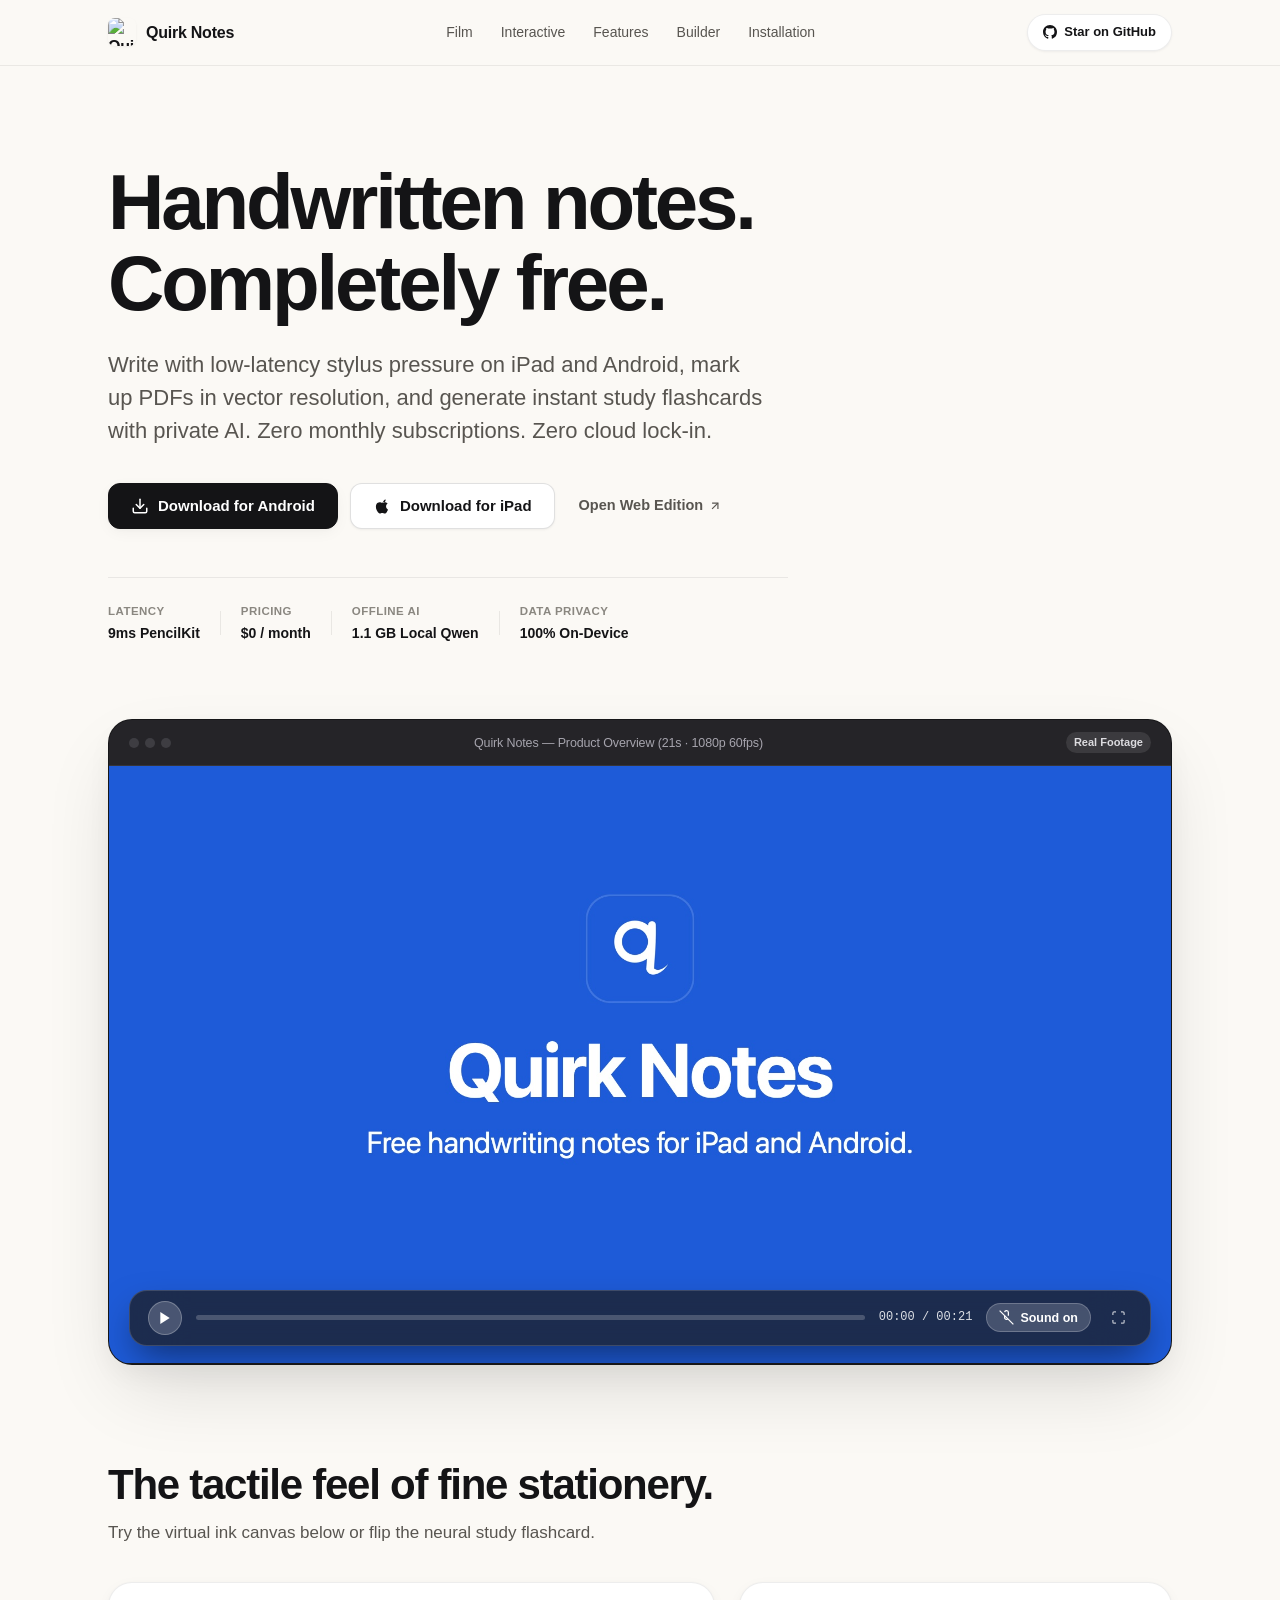
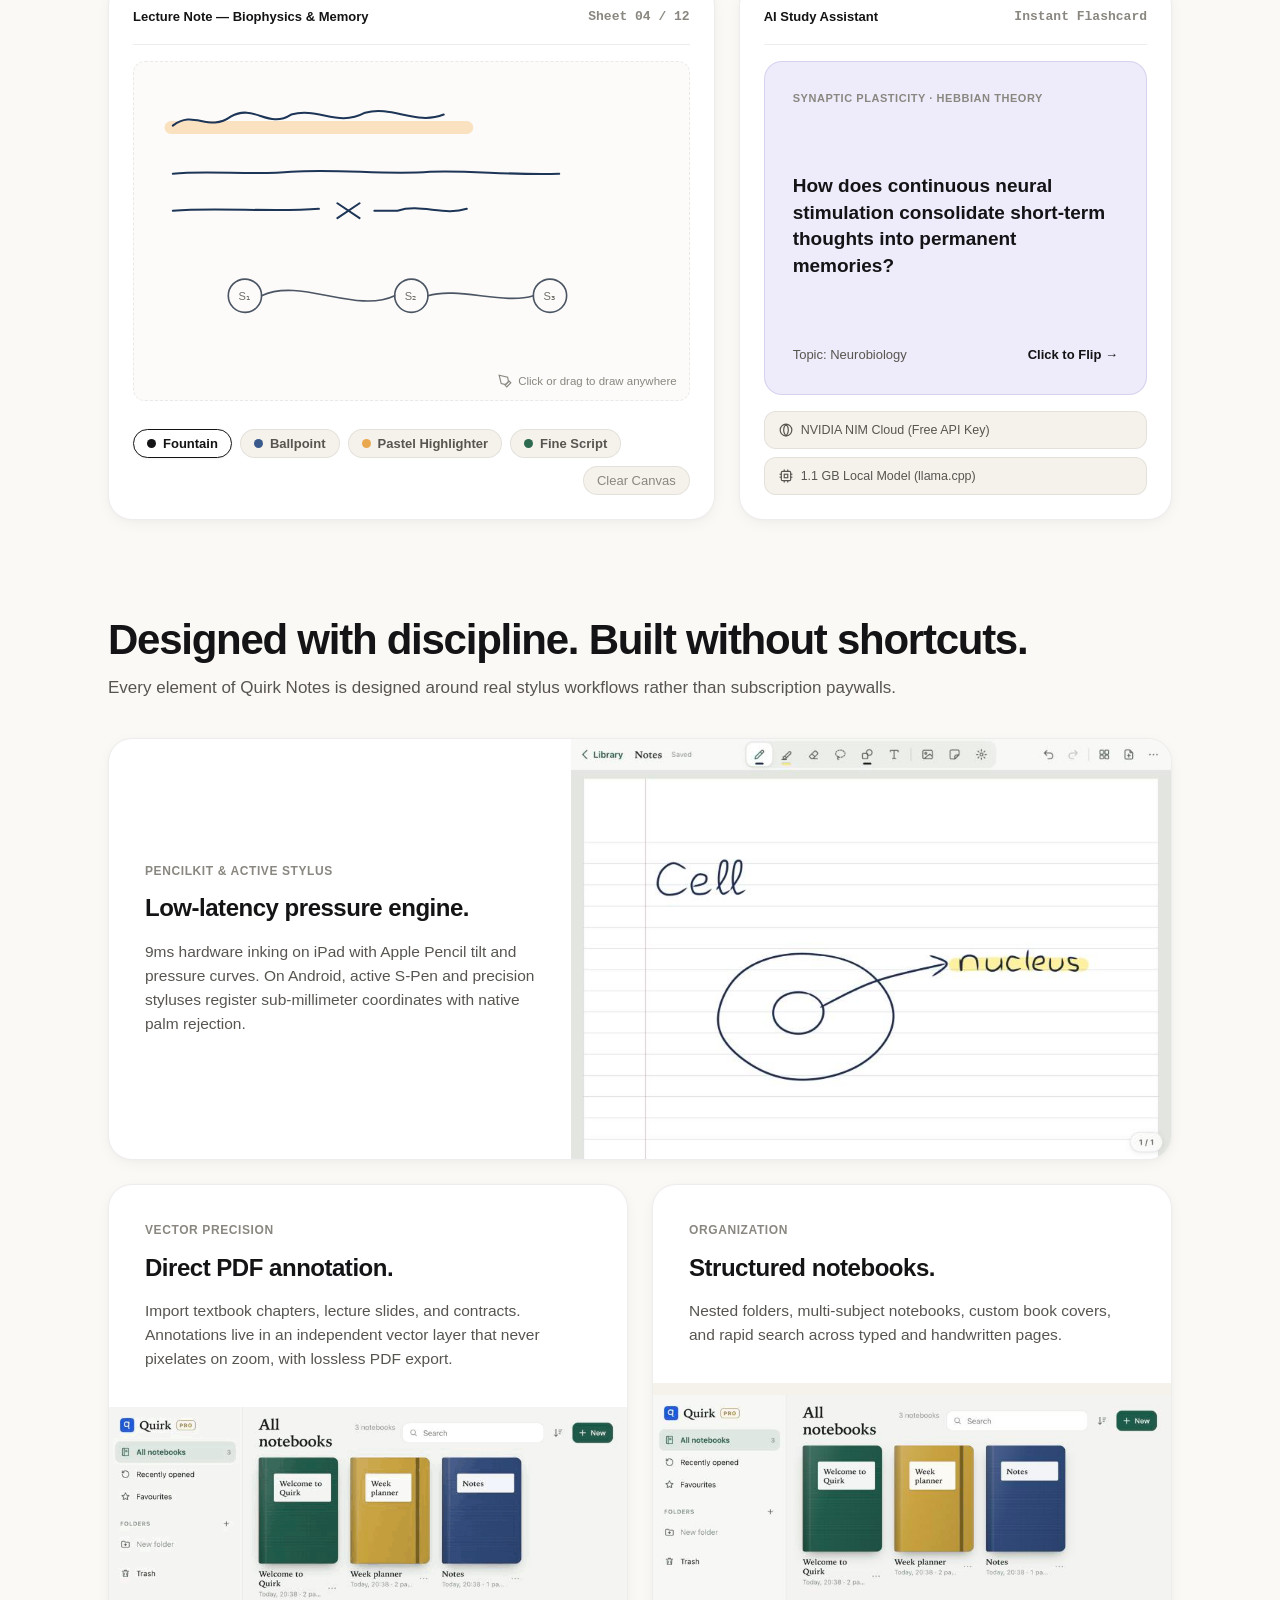
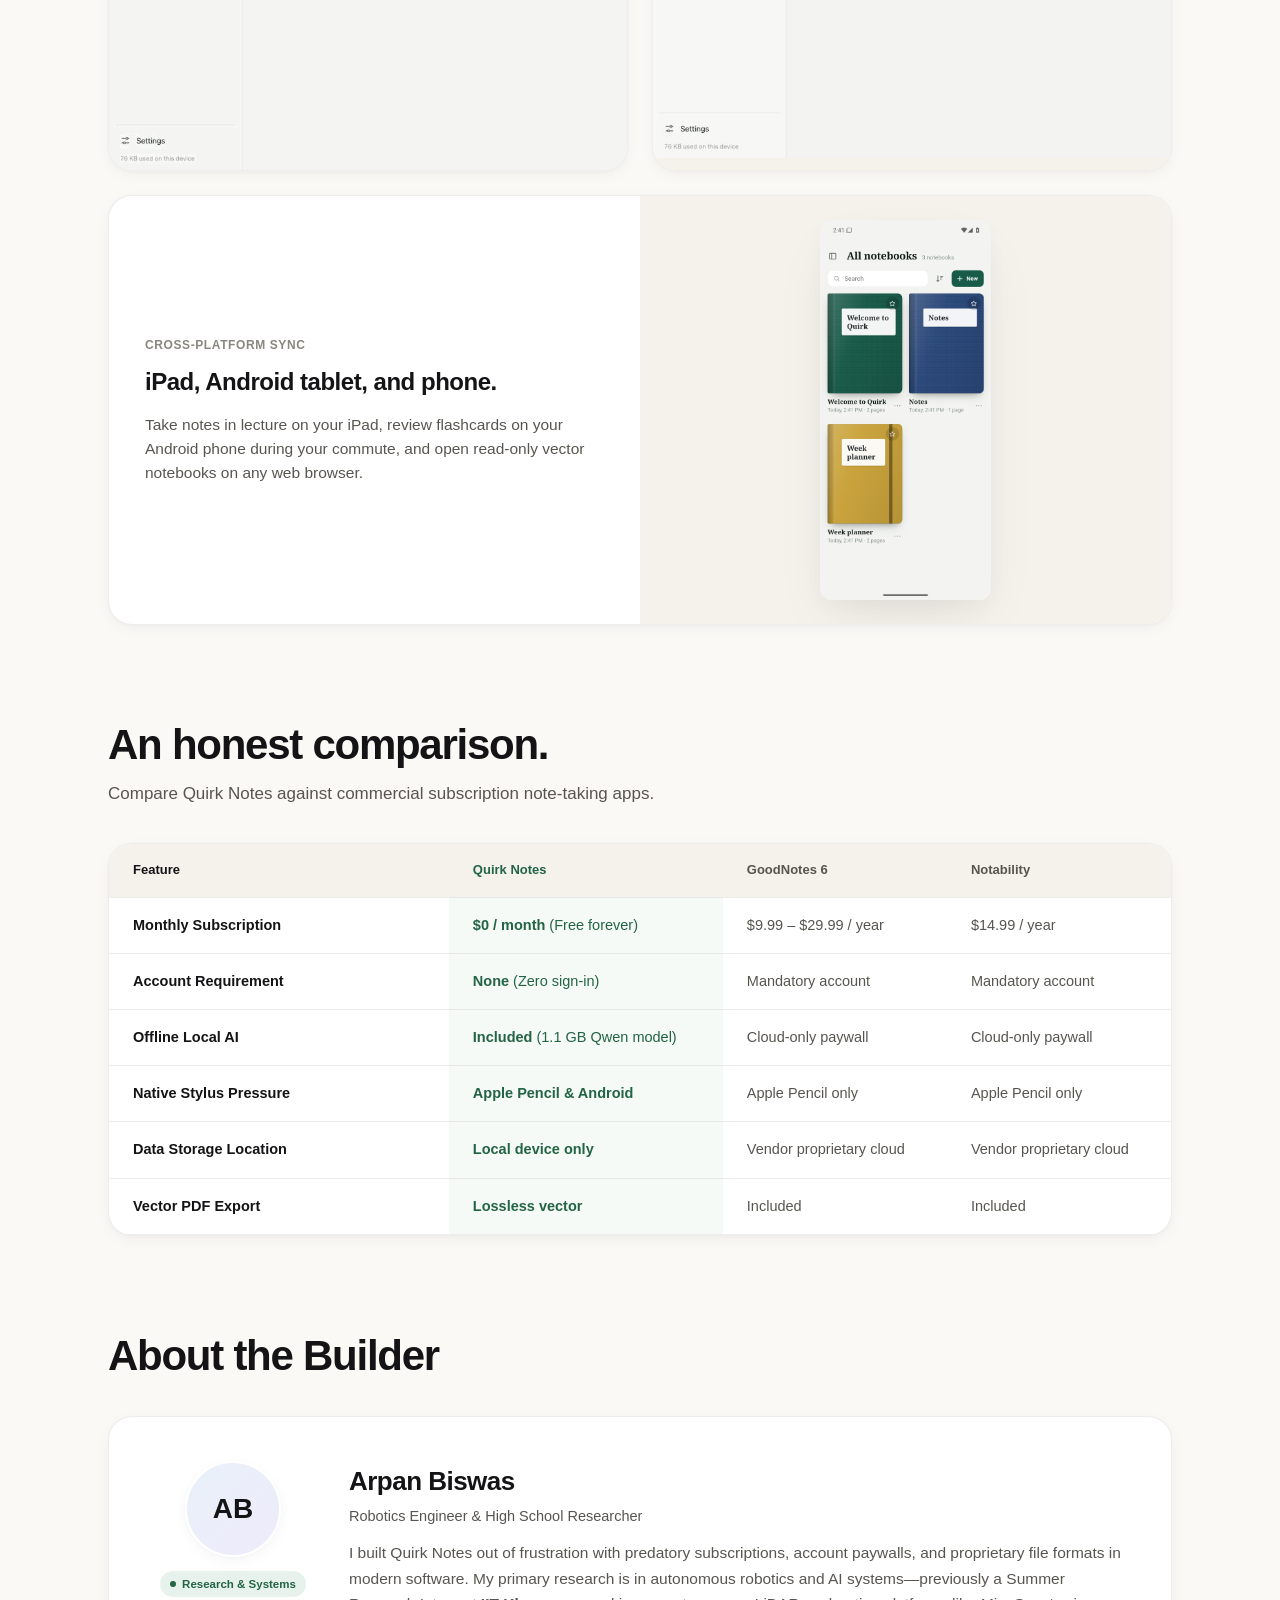
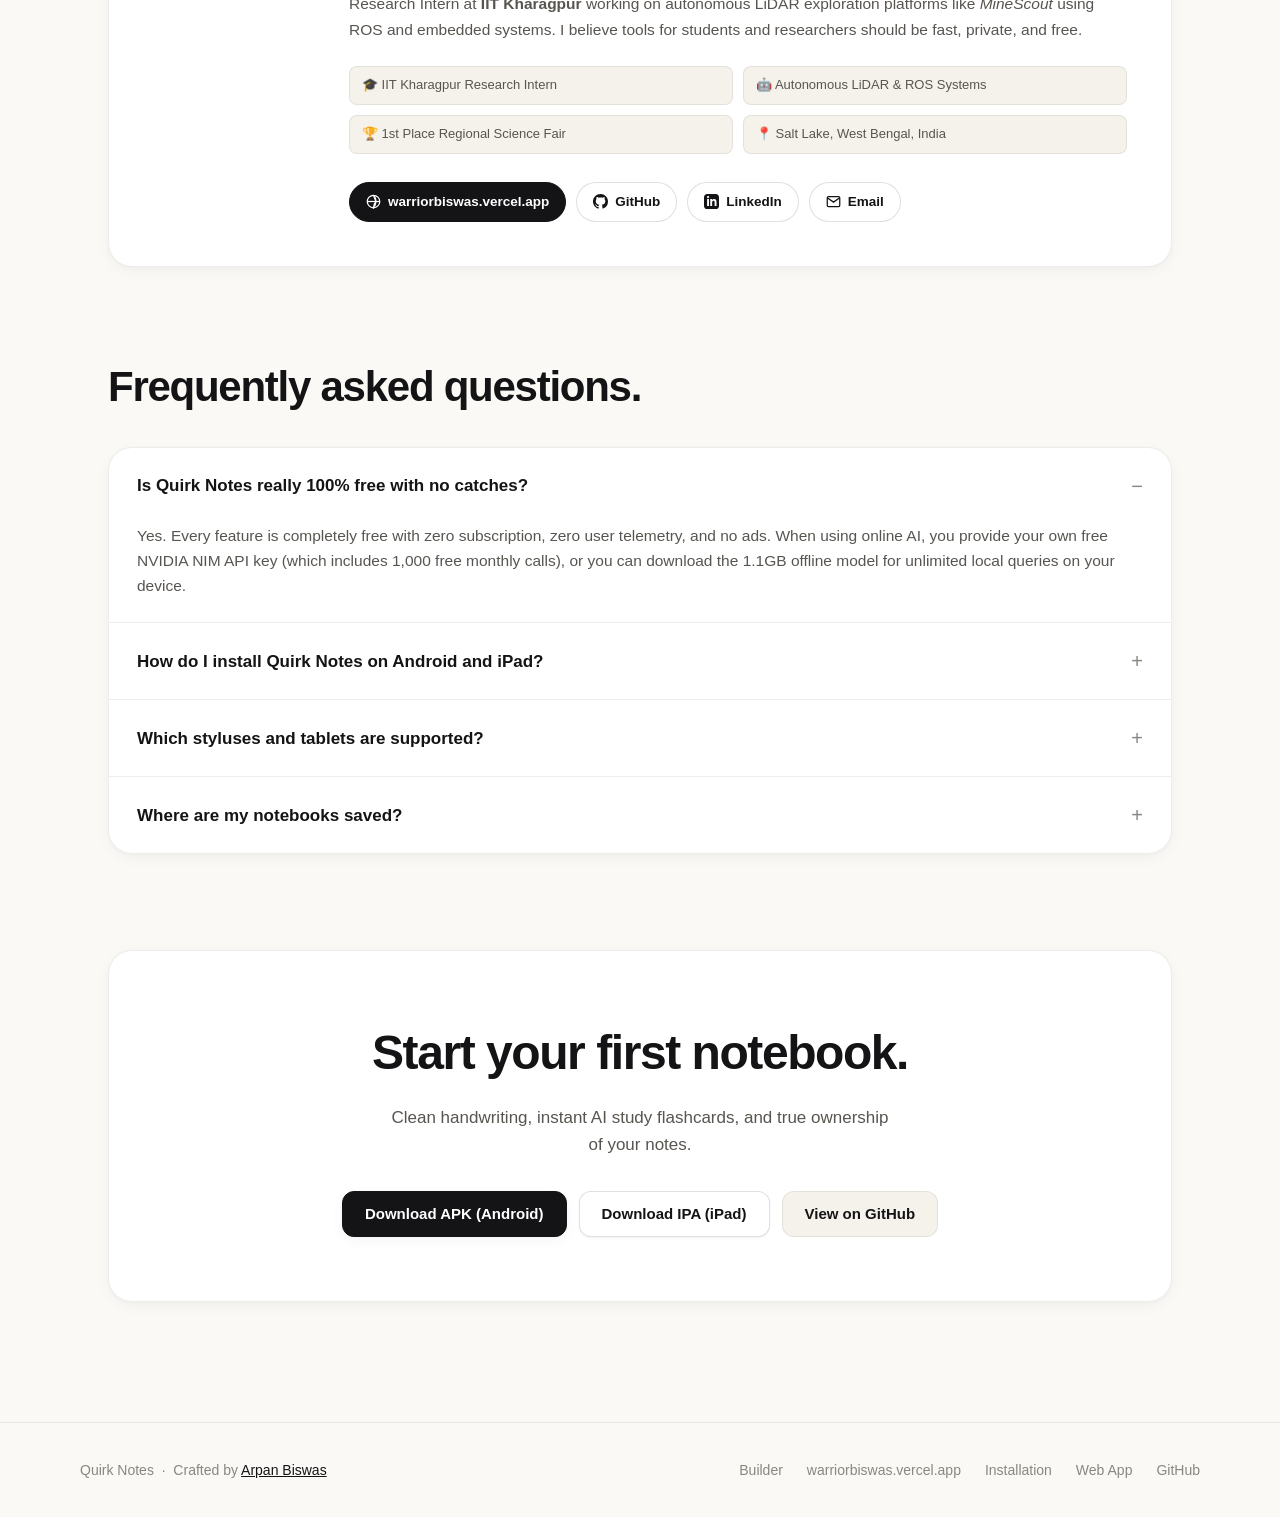
==== commit 9abc9aba: "Elevate site design: apply Apple Design & taste-skill anti-slop guidelines with Bento showcase and t" ====
--- a/site/index.html
+++ b/site/index.html
@@ -7,26 +7,26 @@
   <!-- Primary SEO Meta Tags -->
   <title>Quirk Notes — Free Handwriting &amp; AI Study Notebook for iPad &amp; Android</title>
   <meta name="title" content="Quirk Notes — Free Handwriting &amp; AI Study Notebook for iPad &amp; Android">
-  <meta name="description" content="Quirk Notes is an aesthetic, subscription-free handwriting note-taking app for iPad and Android. Native Apple Pencil &amp; stylus pressure, vector PDF annotation, and private offline AI study flashcards with zero monthly fees.">
+  <meta name="description" content="Quirk Notes is an open-source, subscription-free handwriting notebook for iPad and Android. Low-latency stylus ink, vector PDF markup, and private on-device AI study tools with zero monthly fees.">
   <meta name="keywords" content="Quirk Notes, free handwriting app, GoodNotes alternative, Notability alternative, iPad note taking, Apple Pencil notes, Android stylus notes, PDF annotation, offline AI notes, AI flashcards, Arpan Biswas, warriorbiswas">
   <meta name="author" content="Arpan Biswas">
   <meta name="creator" content="Arpan Biswas">
   <meta name="publisher" content="Arpan Biswas">
   <meta name="robots" content="index, follow, max-image-preview:large, max-snippet:-1, max-video-preview:-1">
   <link rel="canonical" href="https://quirknotes.vercel.app/">
-  <meta name="theme-color" content="#FAF7F2">
+  <meta name="theme-color" content="#FBF9F5">
   <link rel="manifest" href="manifest.json">
   
-  <!-- GEO (Generative Engine Optimization) Specification Link -->
+  <!-- GEO (Generative Engine Optimization) Specification -->
   <link rel="alternate" type="text/plain" href="https://quirknotes.vercel.app/llms.txt" title="LLM Site Context">
 
-  <!-- Open Graph / Facebook / LinkedIn / WhatsApp -->
+  <!-- Open Graph / Social Meta -->
   <meta property="og:type" content="website">
   <meta property="og:site_name" content="Quirk Notes">
   <meta property="og:locale" content="en_US">
   <meta property="og:url" content="https://quirknotes.vercel.app/">
   <meta property="og:title" content="Quirk Notes — Free Handwriting &amp; AI Study Notebook">
-  <meta property="og:description" content="Write like paper, study with AI. No subscription, no account wall, zero ads. Built with love for iPad and Android.">
+  <meta property="og:description" content="Write like paper, study with AI. No subscription, no account wall, zero ads. Built for iPad and Android.">
   <meta property="og:image" content="https://warriorbiswas-tech.github.io/Quirk-notes/media/social-preview.png">
   <meta property="og:image:width" content="1280">
   <meta property="og:image:height" content="640">
@@ -66,7 +66,6 @@
         "url": "https://quirknotes.vercel.app/",
         "downloadUrl": "https://github.com/warriorbiswas-tech/Quirk-notes/releases/latest",
         "image": "https://warriorbiswas-tech.github.io/Quirk-notes/media/social-preview.png",
-        "screenshot": "https://warriorbiswas-tech.github.io/Quirk-notes/media/social-preview.png",
         "offers": {
           "@type": "Offer",
           "price": "0",
@@ -86,7 +85,7 @@
           ]
         },
         "featureList": [
-          "Native Apple Pencil & stylus pressure sensitivity",
+          "Native Apple Pencil & active stylus pressure sensitivity",
           "Dynamic ink velocity tapering and palm rejection",
           "Vector PDF import, annotation, and lossless export",
           "AI notebook summarization, quizzes, and spaced-repetition flashcards",
@@ -104,7 +103,7 @@
         "uploadDate": "2026-11-01T23:00:00+05:30",
         "duration": "PT21S",
         "contentUrl": "https://quirknotes.vercel.app/media/brag.mp4",
-        "embedUrl": "https://quirknotes.vercel.app/#video-tour"
+        "embedUrl": "https://quirknotes.vercel.app/#film"
       },
       {
         "@type": "FAQPage",
@@ -169,640 +168,599 @@
   </script>
 </head>
 <body>
-  <!-- Ambient Pastel Gradient Aura -->
-  <div class="ambient-glow" aria-hidden="true">
-    <div class="ambient-blob ambient-blob-1"></div>
-    <div class="ambient-blob ambient-blob-2"></div>
-    <div class="ambient-blob ambient-blob-3"></div>
-    <div class="ambient-blob ambient-blob-4"></div>
-  </div>
-
-  <!-- Sticky Glassmorphic Navbar -->
-  <header class="bar-wrap">
-    <div class="bar">
+  <!-- Quiet Architectural Header -->
+  <header class="site-header">
+    <div class="header-inner">
       <a class="brand" href="./">
-        <div class="brand-logo-wrap">
-          <img src="https://warriorbiswas-tech.github.io/Quirk-notes/media/logo.png" alt="Quirk Notes" width="28" height="28">
-        </div>
-        <span class="brand-title">Quirk Notes</span>
-        <span class="brand-tag">v1.1</span>
+        <img class="brand-logo" src="https://warriorbiswas-tech.github.io/Quirk-notes/media/logo.png" alt="Quirk Notes Icon" width="28" height="28">
+        <span class="brand-name">Quirk Notes</span>
       </a>
-      <nav>
-        <a href="#video-tour">Film</a>
-        <a href="#motion-demo">Interactive</a>
-        <a href="#features">Features</a>
-        <a href="#compare">Devices</a>
-        <a href="#developer">Builder</a>
-        <a href="guide.html">Guide</a>
-        <a class="btn-nav-github" href="https://github.com/warriorbiswas-tech/Quirk-notes" target="_blank" rel="noopener">
-          <svg viewBox="0 0 16 16" width="15" height="15" aria-hidden="true"><path fill="currentColor" d="M8 0C3.58 0 0 3.58 0 8c0 3.54 2.29 6.53 5.47 7.59.4.07.55-.17.55-.38 0-.19-.01-.82-.01-1.49-2.01.37-2.53-.49-2.69-.94-.09-.23-.48-.94-.82-1.13-.28-.15-.68-.52-.01-.53.63-.01 1.08.58 1.23.82.72 1.21 1.87.87 2.33.66.07-.52.28-.87.51-1.07-1.78-.2-3.64-.89-3.64-3.95 0-.87.31-1.59.82-2.15-.08-.2-.36-1.02.08-2.12 0 0 .67-.21 2.2.82.64-.18 1.32-.27 2-.27s1.36.09 2 .27c1.53-1.04 2.2-.82 2.2-.82.44 1.1.16 1.92.08 2.12.51.56.82 1.27.82 2.15 0 3.07-1.87 3.75-3.65 3.95.29.25.54.73.54 1.48 0 1.07-.01 1.93-.01 2.2 0 .21.15.46.55.38A8.01 8.01 0 0 0 16 8c0-4.42-3.58-8-8-8Z"/></svg>
-          GitHub
+
+      <nav class="site-nav">
+        <a class="nav-link" href="#film">Film</a>
+        <a class="nav-link" href="#workbench">Interactive</a>
+        <a class="nav-link" href="#capabilities">Features</a>
+        <a class="nav-link" href="#builder">Builder</a>
+        <a class="nav-link" href="guide.html">Installation</a>
+      </nav>
+
+      <div class="header-actions">
+        <a class="btn-github" href="https://github.com/warriorbiswas-tech/Quirk-notes" target="_blank" rel="noopener">
+          <svg viewBox="0 0 16 16" width="14" height="14" aria-hidden="true"><path fill="currentColor" d="M8 0C3.58 0 0 3.58 0 8c0 3.54 2.29 6.53 5.47 7.59.4.07.55-.17.55-.38 0-.19-.01-.82-.01-1.49-2.01.37-2.53-.49-2.69-.94-.09-.23-.48-.94-.82-1.13-.28-.15-.68-.52-.01-.53.63-.01 1.08.58 1.23.82.72 1.21 1.87.87 2.33.66.07-.52.28-.87.51-1.07-1.78-.2-3.64-.89-3.64-3.95 0-.87.31-1.59.82-2.15-.08-.2-.36-1.02.08-2.12 0 0 .67-.21 2.2.82.64-.18 1.32-.27 2-.27s1.36.09 2 .27c1.53-1.04 2.2-.82 2.2-.82.44 1.1.16 1.92.08 2.12.51.56.82 1.27.82 2.15 0 3.07-1.87 3.75-3.65 3.95.29.25.54.73.54 1.48 0 1.07-.01 1.93-.01 2.2 0 .21.15.46.55.38A8.01 8.01 0 0 0 16 8c0-4.42-3.58-8-8-8Z"/></svg>
+          <span>Star on GitHub</span>
         </a>
-      </nav>
+      </div>
     </div>
   </header>
 
   <main>
-    <!-- Hero Section -->
-    <section class="hero">
-      <div class="pill-badge">
-        <span class="pill-dot"></span>
-        <span>Open-Source · Subscription-Free · Offline AI · Native Stylus Ink</span>
-      </div>
-      <h1>
-        Write like paper.<br>
-        <span class="pastel-highlight">Study with AI.</span>
-      </h1>
-      <p class="lead">
-        A minimalist, pressure-sensitive handwriting notebook for iPad and Android. Zero monthly subscriptions, no account lock-in, and private AI that can run directly on your device.
-      </p>
-      <div class="actions">
-        <a class="btn btn-pastel-green" href="https://github.com/warriorbiswas-tech/Quirk-notes/releases/latest/download/Quirk-Notes.apk">
-          <svg width="17" height="17" viewBox="0 0 24 24" fill="none" stroke="currentColor" stroke-width="2.2" stroke-linecap="round" stroke-linejoin="round"><path d="M21 15v4a2 2 0 0 1-2 2H5a2 2 0 0 1-2-2v-4"/><polyline points="7 10 12 15 17 10"/><line x1="12" y1="15" x2="12" y2="3"/></svg>
-          Download for Android
-        </a>
-        <a class="btn btn-pastel-blue" href="https://github.com/warriorbiswas-tech/Quirk-notes/releases/latest/download/Quirk-Notes.ipa">
-          <svg width="17" height="17" viewBox="0 0 24 24" fill="currentColor"><path d="M18.71 19.5c-.83 1.24-1.71 2.45-3.05 2.47-1.34.03-1.77-.79-3.29-.79-1.53 0-2 .77-3.27.82-1.31.05-2.3-1.32-3.14-2.53C4.25 17 2.94 12.45 4.7 9.39c.87-1.52 2.43-2.48 4.12-2.51 1.28-.02 2.5.87 3.29.87.78 0 2.26-1.07 3.81-.91.65.03 2.47.26 3.64 1.98-.09.06-2.17 1.28-2.15 3.81.03 3.02 2.65 4.03 2.68 4.04-.03.07-.42 1.44-1.38 2.83M15.97 6.37c.62-.76 1.04-1.82.93-2.88-.9.04-2 .6-2.65 1.36-.58.67-.99 1.74-.86 2.78.99.08 2-.51 2.58-1.26z"/></svg>
-          Download for iPad
-        </a>
-        <a class="btn btn-pastel-lavender" href="#video-tour">
-          <svg width="16" height="16" viewBox="0 0 24 24" fill="currentColor"><polygon points="5 3 19 12 5 21 5 3"/></svg>
-          Watch Video Film
-        </a>
-        <a class="btn btn-outline" href="https://warriorbiswas-tech.github.io/Quirk-notes/app/">
-          Open Web Edition &rarr;
-        </a>
-      </div>
-      <p class="small-meta">
-        No account required &nbsp;·&nbsp; iPad installs with Sideloadly or AltStore. <a href="guide.html#ipad">Installation guide &rarr;</a>
-      </p>
+    <!-- Editorial Asymmetrical Hero -->
+    <section class="hero-section">
+      <div class="hero-content">
+        <h1 class="hero-title">
+          Handwritten notes.<br>
+          Completely free.
+        </h1>
+        <p class="hero-statement">
+          Write with low-latency stylus pressure on iPad and Android, mark up PDFs in vector resolution, and generate instant study flashcards with private AI. Zero monthly subscriptions. Zero cloud lock-in.
+        </p>
+        <div class="hero-cta-group">
+          <a class="cta-btn cta-primary" href="https://github.com/warriorbiswas-tech/Quirk-notes/releases/latest/download/Quirk-Notes.apk">
+            <svg width="18" height="18" viewBox="0 0 24 24" fill="none" stroke="currentColor" stroke-width="2" stroke-linecap="round" stroke-linejoin="round"><path d="M21 15v4a2 2 0 0 1-2 2H5a2 2 0 0 1-2-2v-4"/><polyline points="7 10 12 15 17 10"/><line x1="12" y1="15" x2="12" y2="3"/></svg>
+            <span>Download for Android</span>
+          </a>
+          <a class="cta-btn cta-secondary" href="https://github.com/warriorbiswas-tech/Quirk-notes/releases/latest/download/Quirk-Notes.ipa">
+            <svg width="18" height="18" viewBox="0 0 24 24" fill="currentColor"><path d="M18.71 19.5c-.83 1.24-1.71 2.45-3.05 2.47-1.34.03-1.77-.79-3.29-.79-1.53 0-2 .77-3.27.82-1.31.05-2.3-1.32-3.14-2.53C4.25 17 2.94 12.45 4.7 9.39c.87-1.52 2.43-2.48 4.12-2.51 1.28-.02 2.5.87 3.29.87.78 0 2.26-1.07 3.81-.91.65.03 2.47.26 3.64 1.98-.09.06-2.17 1.28-2.15 3.81.03 3.02 2.65 4.03 2.68 4.04-.03.07-.42 1.44-1.38 2.83M15.97 6.37c.62-.76 1.04-1.82.93-2.88-.9.04-2 .6-2.65 1.36-.58.67-.99 1.74-.86 2.78.99.08 2-.51 2.58-1.26z"/></svg>
+            <span>Download for iPad</span>
+          </a>
+          <a class="cta-link" href="https://warriorbiswas-tech.github.io/Quirk-notes/app/" target="_blank" rel="noopener">
+            <span>Open Web Edition</span>
+            <svg width="14" height="14" viewBox="0 0 24 24" fill="none" stroke="currentColor" stroke-width="2"><line x1="7" y1="17" x2="17" y2="7"/><polyline points="7 7 17 7 17 17"/></svg>
+          </a>
+        </div>
+        <div class="hero-specs-row">
+          <div class="spec-item">
+            <span class="spec-label">Latency</span>
+            <span class="spec-val">9ms PencilKit</span>
+          </div>
+          <div class="spec-divider"></div>
+          <div class="spec-item">
+            <span class="spec-label">Pricing</span>
+            <span class="spec-val">$0 / month</span>
+          </div>
+          <div class="spec-divider"></div>
+          <div class="spec-item">
+            <span class="spec-label">Offline AI</span>
+            <span class="spec-val">1.1 GB Local Qwen</span>
+          </div>
+          <div class="spec-divider"></div>
+          <div class="spec-item">
+            <span class="spec-label">Data Privacy</span>
+            <span class="spec-val">100% On-Device</span>
+          </div>
+        </div>
+      </div>
     </section>
 
-    <!-- SECTION 1: THE BRAG VIDEO THEATER SHOWCASE -->
-    <section class="video-theater-section" id="video-tour" aria-label="Product Showcase Film">
-      <div class="theater-glow-aura" aria-hidden="true"></div>
-
-      <div class="theater-container">
-        <!-- Modern Device Top Bar -->
-        <div class="theater-header-bar">
-          <div class="theater-window-dots">
-            <span class="w-dot dot-coral"></span>
-            <span class="w-dot dot-honey"></span>
-            <span class="w-dot dot-mint"></span>
-          </div>
-          <div class="theater-title-badge">
-            <svg width="13" height="13" viewBox="0 0 24 24" fill="none" stroke="currentColor" stroke-width="2.5"><polygon points="5 3 19 12 5 21 5 3"/></svg>
-            <span>Quirk Notes — Official Launch Film (21s · 1080p 60fps)</span>
-          </div>
-          <div class="theater-status-badge">
-            <span class="pulse-beacon"></span>
-            <span>Real App Capture</span>
-          </div>
-        </div>
-
-        <!-- Video Player Wrapper -->
-        <div class="video-viewport">
-          <video
-            id="film"
-            class="film-player"
-            src="media/brag.mp4"
-            poster="media/brag.jpg"
-            playsinline
-            muted
-            loop
-            preload="auto"
-            aria-label="Quirk Notes product video: writing with stylus in a notebook, then studying with AI flashcards">
-            Your browser does not support the video tag.
-          </video>
-
-          <!-- Floating Badges -->
-          <div class="film-tag-float tag-top-left">
-            <span>✨ Zero Subscription · Forever Free</span>
-          </div>
-          <div class="film-tag-float tag-bottom-right">
-            <span>⚡ Swift & AVFoundation Native Render</span>
-          </div>
-
-          <!-- Glassmorphic Custom Player Bar -->
-          <div class="theater-controls-bar">
-            <button class="theater-ctrl-btn" id="film-play-toggle" type="button" aria-label="Toggle Play/Pause">
-              <svg id="icon-play" width="16" height="16" viewBox="0 0 24 24" fill="currentColor" style="display:none;"><polygon points="5 3 19 12 5 21 5 3"/></svg>
-              <svg id="icon-pause" width="16" height="16" viewBox="0 0 24 24" fill="currentColor"><rect x="6" y="4" width="4" height="16"/><rect x="14" y="4" width="4" height="16"/></svg>
-            </button>
-
-            <!-- Scrubber Timeline -->
-            <div class="theater-timeline-track" id="film-timeline" role="slider" aria-label="Video timeline" aria-valuenow="0" aria-valuemin="0" aria-valuemax="100">
-              <div class="theater-timeline-fill" id="film-progress"></div>
+    <!-- SECTION 1: CINEMATIC PRODUCT FILM THEATER -->
+    <section class="film-section" id="film">
+      <div class="film-container">
+        <!-- Apple Studio Hardware Bezel -->
+        <div class="studio-bezel">
+          <div class="bezel-topbar">
+            <div class="bezel-dots">
+              <span></span><span></span><span></span>
             </div>
-
-            <span class="theater-timer" id="film-timer">00:00 / 00:21</span>
-
-            <button class="theater-ctrl-pill" id="film-sound-toggle" type="button" aria-pressed="false" aria-label="Toggle sound">
-              <svg id="icon-sound-off" width="15" height="15" viewBox="0 0 24 24" fill="none" stroke="currentColor" stroke-width="2"><line x1="1" y1="1" x2="23" y2="23"/><path d="M9 9v3a3 3 0 0 0 5.12 2.12M15 9.34V4a3 3 0 0 0-5.94-.6"/></svg>
-              <svg id="icon-sound-on" width="15" height="15" viewBox="0 0 24 24" fill="none" stroke="currentColor" stroke-width="2" style="display:none;"><polygon points="11 5 6 9 2 9 2 15 6 15 11 19 11 5"/><path d="M19.07 4.93a10 10 0 0 1 0 14.14M15.54 8.46a5 5 0 0 1 0 7.07"/></svg>
-              <span id="film-sound-text">Sound on</span>
-            </button>
-
-            <button class="theater-ctrl-btn" id="film-fullscreen-btn" type="button" aria-label="Fullscreen">
-              <svg width="15" height="15" viewBox="0 0 24 24" fill="none" stroke="currentColor" stroke-width="2.2"><path d="M8 3H5a2 2 0 0 0-2 2v3m18 0V5a2 2 0 0 0-2-2h-3m0 18h3a2 2 0 0 0 2-2v-3M3 16v3a2 2 0 0 0 2 2h3"/></svg>
-            </button>
-          </div>
-        </div>
-      </div>
-    </section>
-
-    <!-- SECTION 2: INTERACTIVE MOTION GRAPHICS STAGE -->
-    <section class="motion-stage" id="motion-demo" aria-label="Interactive note-taking and AI study demonstration">
-      <div class="section-header" style="margin-bottom: 28px;">
-        <span class="section-tag">Interactive Motion Workbench</span>
-        <h2 class="title">Feel the ink flow. Watch AI think.</h2>
-        <p class="sub">Test the virtual stylus, explore dynamic stroke reveals, and flip live study flashcards.</p>
-      </div>
-
-      <div class="motion-card-outer">
-        <!-- Stage Top Bar -->
-        <div class="stage-bar">
-          <div class="stage-dots">
-            <span class="stage-dot dot-red"></span>
-            <span class="stage-dot dot-yellow"></span>
-            <span class="stage-dot dot-green"></span>
-          </div>
-          <div class="stage-title">
-            <span>Lecture Notebook — Cognitive Neuroscience & Synaptic Memory</span>
-          </div>
-          <div class="stage-status">
-            <span class="pulse-circle"></span>
-            <span>Live Ink Canvas</span>
-          </div>
-        </div>
-
-        <!-- Stage Main Split Grid -->
-        <div class="stage-content">
-          <!-- Left: Digital Notebook with Animated Handwriting Reveal -->
-          <div class="notebook-page">
-            <div class="page-header">
-              <span class="page-title">Bio 301: Synaptic Plasticity &amp; LTP</span>
-              <span class="page-date">PAGE 04 / 12</span>
-            </div>
-
-            <!-- Animated SVG Handwriting Paths -->
-            <svg class="svg-handwriting" viewBox="0 0 540 290" fill="none" xmlns="http://www.w3.org/2000/svg">
-              <!-- Highlighter Stroke under title -->
-              <path class="highlighter-stroke" d="M 32 64 L 380 64" />
-
-              <!-- Handwritten Title -->
-              <path class="ink-stroke" id="stroke-title" d="M 34 62 C 50 42, 60 70, 75 52 C 90 38, 105 65, 120 50 C 140 40, 160 62, 175 48 C 195 38, 215 60, 235 48 C 255 40, 275 62, 300 50 C 320 40, 345 60, 375 52" />
-              
-              <!-- Handwritten Body Text Line 1 -->
-              <path class="ink-stroke" style="animation-delay: 0.8s;" d="M 34 112 C 60 108, 90 114, 120 110 C 160 106, 200 114, 240 108 C 280 106, 320 112, 360 108 C 390 106, 420 112, 450 110" />
-              
-              <!-- Handwritten Body Text Line 2 with Formula -->
-              <path class="ink-stroke" style="animation-delay: 1.5s;" d="M 34 150 C 70 148, 110 152, 140 148 C 170 146, 210 152, 250 148 M 270 142 L 290 158 M 290 142 L 270 158 M 305 150 L 325 150 M 340 146 C 360 138, 380 156, 400 148" />
-
-              <!-- Synapse Node Diagram -->
-              <circle cx="110" cy="225" r="16" class="diagram-stroke" />
-              <path class="diagram-stroke" d="M 126 225 C 170 205, 230 245, 274 225" />
-              <circle cx="290" cy="225" r="16" class="diagram-stroke" />
-              <path class="diagram-stroke" d="M 306 225 C 340 215, 380 235, 414 225" />
-              <circle cx="430" cy="225" r="16" class="diagram-stroke" />
-
-              <text x="102" y="230" font-size="11" font-family="monospace" fill="currentColor">N₁</text>
-              <text x="282" y="230" font-size="11" font-family="monospace" fill="currentColor">N₂</text>
-              <text x="422" y="230" font-size="11" font-family="monospace" fill="currentColor">N₃</text>
-            </svg>
-
-            <!-- Stylus Graphic Cursor Following Ink -->
-            <div class="stylus-indicator" aria-hidden="true">
-              <svg width="38" height="38" viewBox="0 0 24 24" fill="none">
-                <path d="M17 3a2.828 2.828 0 1 1 4 4L7.5 20.5 2 22l1.5-5.5L17 3z" fill="#FFFFFF" stroke="#3264A8" stroke-width="1.8"/>
-                <circle cx="3" cy="21" r="2" fill="#5B4897"/>
-              </svg>
-            </div>
-
-            <!-- Interactive Tool Switcher Dock -->
-            <div class="floating-dock">
-              <button class="tool-btn active" type="button" data-tool="fountain">
-                <span>🖋️ Fountain</span>
+            <div class="bezel-title">Quirk Notes — Product Overview (21s · 1080p 60fps)</div>
+            <div class="bezel-badge">Real Footage</div>
+          </div>
+
+          <div class="video-stage">
+            <video
+              id="player"
+              class="studio-video"
+              src="media/brag.mp4"
+              poster="media/brag.jpg"
+              playsinline
+              muted
+              loop
+              preload="auto"
+              aria-label="Quirk Notes product video: stylus handwriting in notebook, followed by AI study flashcard generation">
+            </video>
+
+            <!-- Tactile Liquid Glass Player Bar -->
+            <div class="glass-player-dock">
+              <button class="glass-play-btn" id="play-btn" type="button" aria-label="Play or pause">
+                <svg id="svg-play" width="16" height="16" viewBox="0 0 24 24" fill="currentColor" style="display:none;"><polygon points="5 3 19 12 5 21 5 3"/></svg>
+                <svg id="svg-pause" width="16" height="16" viewBox="0 0 24 24" fill="currentColor"><rect x="6" y="4" width="4" height="16"/><rect x="14" y="4" width="4" height="16"/></svg>
               </button>
-              <button class="tool-btn" type="button" data-tool="ballpoint">
-                <span>🖊️ Ballpoint</span>
+
+              <div class="glass-scrubber-track" id="timeline" role="slider" aria-label="Playback scrubber">
+                <div class="glass-scrubber-fill" id="progress"></div>
+              </div>
+
+              <span class="glass-time" id="time-display">00:00 / 00:21</span>
+
+              <button class="glass-sound-pill" id="sound-btn" type="button" aria-pressed="false" aria-label="Toggle audio">
+                <svg id="svg-sound-muted" width="15" height="15" viewBox="0 0 24 24" fill="none" stroke="currentColor" stroke-width="2"><line x1="1" y1="1" x2="23" y2="23"/><path d="M9 9v3a3 3 0 0 0 5.12 2.12M15 9.34V4a3 3 0 0 0-5.94-.6"/></svg>
+                <svg id="svg-sound-on" width="15" height="15" viewBox="0 0 24 24" fill="none" stroke="currentColor" stroke-width="2" style="display:none;"><polygon points="11 5 6 9 2 9 2 15 6 15 11 19 11 5"/><path d="M19.07 4.93a10 10 0 0 1 0 14.14M15.54 8.46a5 5 0 0 1 0 7.07"/></svg>
+                <span id="sound-label">Sound on</span>
               </button>
-              <button class="tool-btn" type="button" data-tool="highlighter">
-                <span>🖍️ Pastel Glow</span>
-              </button>
-              <button class="tool-btn" type="button" data-tool="lasso">
-                <span>✂️ Lasso</span>
-              </button>
-              <button class="tool-btn" type="button" data-tool="ai">
-                <span>✨ AI Copilot</span>
+
+              <button class="glass-expand-btn" id="fs-btn" type="button" aria-label="Fullscreen">
+                <svg width="15" height="15" viewBox="0 0 24 24" fill="none" stroke="currentColor" stroke-width="2"><path d="M8 3H5a2 2 0 0 0-2 2v3m18 0V5a2 2 0 0 0-2-2h-3m0 18h3a2 2 0 0 0 2-2v-3M3 16v3a2 2 0 0 0 2 2h3"/></svg>
               </button>
             </div>
           </div>
-
-          <!-- Right: Interactive 3D AI Flashcard Motion Graphic -->
-          <div class="ai-study-stage">
-            <div class="ai-stage-header">
-              <div class="ai-badge">
-                <svg width="12" height="12" viewBox="0 0 24 24" fill="currentColor"><path d="M12 2L15.09 8.26L22 9.27L17 14.14L18.18 21.02L12 17.77L5.82 21.02L7 14.14L2 9.27L8.91 8.26L12 2Z"/></svg>
-                <span>AI STUDY ASSISTANT</span>
+        </div>
+      </div>
+    </section>
+
+    <!-- SECTION 2: INTERACTIVE INK & AI WORKBENCH -->
+    <section class="workbench-section" id="workbench">
+      <div class="section-lead">
+        <h2 class="section-title">The tactile feel of fine stationery.</h2>
+        <p class="section-desc">Try the virtual ink canvas below or flip the neural study flashcard.</p>
+      </div>
+
+      <div class="workbench-grid">
+        <!-- Left: Interactive Canvas -->
+        <div class="canvas-panel">
+          <div class="panel-header">
+            <span class="sheet-title">Lecture Note — Biophysics &amp; Memory</span>
+            <span class="sheet-page">Sheet 04 / 12</span>
+          </div>
+
+          <div class="canvas-viewport" id="draw-container">
+            <canvas id="interactive-canvas" width="600" height="340"></canvas>
+            
+            <!-- SVG Guided Ink Stroke Trace -->
+            <svg class="canvas-guide-svg" viewBox="0 0 600 340" fill="none">
+              <path class="guide-highlighter" d="M 40 58 L 360 58" />
+              <path class="guide-pen" id="animated-title-path" d="M 42 56 C 65 38, 80 64, 105 46 C 130 32, 145 60, 170 44 C 200 36, 220 58, 250 42 C 280 34, 305 56, 335 44" />
+              <path class="guide-pen" style="animation-delay: 1.2s;" d="M 42 108 C 80 104, 130 110, 170 106 C 220 102, 270 110, 320 106 C 360 104, 410 110, 460 108" />
+              <path class="guide-pen" style="animation-delay: 2.2s;" d="M 42 148 C 90 144, 150 150, 200 146 M 220 140 L 244 156 M 244 140 L 220 156 M 260 148 L 285 148 C 310 140, 335 154, 360 146" />
+              
+              <!-- Synaptic node diagram -->
+              <circle cx="120" cy="240" r="18" class="guide-diagram" />
+              <path class="guide-diagram" d="M 138 240 C 180 220, 240 260, 282 240" />
+              <circle cx="300" cy="240" r="18" class="guide-diagram" />
+              <path class="guide-diagram" d="M 318 240 C 350 230, 400 250, 432 240" />
+              <circle cx="450" cy="240" r="18" class="guide-diagram" />
+
+              <text x="113" y="245" font-size="12" font-family="-apple-system, sans-serif" fill="#716F6A">S₁</text>
+              <text x="293" y="245" font-size="12" font-family="-apple-system, sans-serif" fill="#716F6A">S₂</text>
+              <text x="443" y="245" font-size="12" font-family="-apple-system, sans-serif" fill="#716F6A">S₃</text>
+            </svg>
+
+            <div class="canvas-draw-hint">
+              <svg width="14" height="14" viewBox="0 0 24 24" fill="none" stroke="currentColor" stroke-width="2"><path d="M12 19l7-7 3 3-7 7-3-3z"/><path d="M18 13l-1.5-7.5L2 2l3.5 14.5L13 18l5-5z"/></svg>
+              <span>Click or drag to draw anywhere</span>
+            </div>
+          </div>
+
+          <!-- Tactile Tool Palette Dock -->
+          <div class="tool-palette-dock">
+            <button class="palette-btn active" data-color="#141416" data-size="2" type="button">
+              <span class="palette-swatch swatch-obsidian"></span>
+              <span>Fountain</span>
+            </button>
+            <button class="palette-btn" data-color="#3A5A8C" data-size="1.5" type="button">
+              <span class="palette-swatch swatch-navy"></span>
+              <span>Ballpoint</span>
+            </button>
+            <button class="palette-btn" data-color="rgba(245, 185, 105, 0.45)" data-size="14" type="button">
+              <span class="palette-swatch swatch-amber"></span>
+              <span>Pastel Highlighter</span>
+            </button>
+            <button class="palette-btn" data-color="#2D6A4F" data-size="2.2" type="button">
+              <span class="palette-swatch swatch-forest"></span>
+              <span>Fine Script</span>
+            </button>
+            <button class="palette-btn palette-clear" id="canvas-clear" type="button">
+              <span>Clear Canvas</span>
+            </button>
+          </div>
+        </div>
+
+        <!-- Right: 3D Study Flashcard -->
+        <div class="study-panel">
+          <div class="panel-header">
+            <span class="sheet-title">AI Study Assistant</span>
+            <span class="sheet-page">Instant Flashcard</span>
+          </div>
+
+          <div class="flip-card-stage" id="study-card" title="Click to flip flashcard">
+            <div class="flip-card-3d">
+              <!-- Front Face -->
+              <div class="card-face card-front">
+                <div class="card-category">SYNAPTIC PLASTICITY · HEBBIAN THEORY</div>
+                <div class="card-prompt">
+                  How does continuous neural stimulation consolidate short-term thoughts into permanent memories?
+                </div>
+                <div class="card-action">
+                  <span>Topic: Neurobiology</span>
+                  <span class="action-trigger">Click to Flip &rarr;</span>
+                </div>
               </div>
-              <h2 class="ai-headline">Instant Flashcards & Quizzes</h2>
-              <p class="ai-sub">Generated directly from your handwritten notes.</p>
-            </div>
-
-            <!-- 3D Flippable Interactive Flashcard -->
-            <div class="flip-card-wrap" id="study-card" title="Click to flip flashcard">
-              <div class="flip-card-inner">
-                <!-- Card Front -->
-                <div class="flip-face flip-front">
-                  <div>
-                    <span class="flip-tag">FLASHCARD · QUESTION</span>
-                    <div class="flip-question">
-                      How does synaptic plasticity strengthen memories during deep study?
-                    </div>
-                  </div>
-                  <div class="flip-prompt">
-                    <span>Topic: Hebbian Learning</span>
-                    <span style="font-weight: 600;">Tap to Flip &rarr;</span>
-                  </div>
+
+              <!-- Back Face -->
+              <div class="card-face card-back">
+                <div class="card-category">ANSWER &amp; KEY CONCEPT</div>
+                <div class="card-prompt card-answer-text">
+                  "Neurons that fire together, wire together." Persistent depolarization releases calcium ions that insert AMPA receptors into post-synaptic membranes, establishing long-term potentiation (LTP).
                 </div>
-                <!-- Card Back -->
-                <div class="flip-face flip-back">
-                  <div>
-                    <span class="flip-tag">ANSWER & KEY CONCEPT</span>
-                    <div class="flip-answer">
-                      "Neurons that fire together, wire together." Repeated stimulation releases neurotransmitters that increase synaptic conductance and consolidate long-term potentiation.
-                    </div>
-                  </div>
-                  <div class="flip-prompt">
-                    <span>✓ Confidence: Mastered</span>
-                    <span style="font-weight: 600;">Tap to Return &larr;</span>
-                  </div>
+                <div class="card-action">
+                  <span class="confidence-tag">✓ Retention: High</span>
+                  <span class="action-trigger">&larr; Return to Question</span>
                 </div>
               </div>
             </div>
-
-            <!-- Dual Engine Indicators -->
-            <div class="ai-chips">
-              <div class="ai-chip">
-                <span class="chip-dot chip-dot-green"></span>
-                <span>Free NVIDIA API Key</span>
-              </div>
-              <div class="ai-chip">
-                <span class="chip-dot chip-dot-purple"></span>
-                <span>1.1 GB Offline Local Model</span>
-              </div>
+          </div>
+
+          <div class="ai-architecture-chips">
+            <div class="arch-chip">
+              <svg width="14" height="14" viewBox="0 0 24 24" fill="none" stroke="currentColor" stroke-width="2"><circle cx="12" cy="12" r="10"/><path d="M12 2a14.5 14.5 0 0 0 0 20 14.5 14.5 0 0 0 0-20"/></svg>
+              <span>NVIDIA NIM Cloud (Free API Key)</span>
             </div>
+            <div class="arch-chip">
+              <svg width="14" height="14" viewBox="0 0 24 24" fill="none" stroke="currentColor" stroke-width="2"><rect x="4" y="4" width="16" height="16" rx="2"/><rect x="9" y="9" width="6" height="6"/><line x1="9" y1="1" x2="9" y2="4"/><line x1="15" y1="1" x2="15" y2="4"/><line x1="9" y1="20" x2="9" y2="23"/><line x1="15" y1="20" x2="15" y2="23"/><line x1="20" y1="9" x2="23" y2="9"/><line x1="20" y1="14" x2="23" y2="14"/><line x1="1" y1="9" x2="4" y2="9"/><line x1="1" y1="14" x2="4" y2="14"/></svg>
+              <span>1.1 GB Local Model (llama.cpp)</span>
+            </div>
           </div>
         </div>
       </div>
     </section>
 
-    <!-- SECTION 3: PASTEL MINIMALIST FEATURE CARDS -->
-    <section class="features-section" id="features">
-      <div class="section-header">
-        <span class="section-tag">Pure Focus · Zero Clutter</span>
-        <h2 class="title">Everything you need to write and learn.</h2>
-        <p class="sub">Crafted for Apple Pencil and Android styluses with the warmth and texture of fine physical paper.</p>
-      </div>
-
-      <div class="points-grid">
-        <article class="point-card">
-          <div class="point-icon icon-blue">🖋️</div>
-          <h3>Natural Ink Dynamics</h3>
-          <p>Variable pressure sensitivity, dynamic velocity tapering, and complete palm rejection across iPad and Android tablets.</p>
+    <!-- SECTION 3: BENTO CAPABILITIES SHOWCASE -->
+    <section class="capabilities-section" id="capabilities">
+      <div class="section-lead">
+        <h2 class="section-title">Designed with discipline. Built without shortcuts.</h2>
+        <p class="section-desc">Every element of Quirk Notes is designed around real stylus workflows rather than subscription paywalls.</p>
+      </div>
+
+      <div class="bento-grid">
+        <!-- Bento 1: Large Editor Preview -->
+        <article class="bento-card bento-hero">
+          <div class="bento-text">
+            <div class="bento-tag">PencilKit &amp; Active Stylus</div>
+            <h3 class="bento-title">Low-latency pressure engine.</h3>
+            <p class="bento-desc">
+              9ms hardware inking on iPad with Apple Pencil tilt and pressure curves. On Android, active S-Pen and precision styluses register sub-millimeter coordinates with native palm rejection.
+            </p>
+          </div>
+          <div class="bento-media">
+            <img class="bento-img" src="media/editor.png" alt="Quirk Notes handwritten notebook editor interface" loading="lazy" width="700" height="420">
+          </div>
         </article>
 
-        <article class="point-card">
-          <div class="point-icon icon-mint">📄</div>
-          <h3>Direct PDF Annotation</h3>
-          <p>Import lecture handouts, mark up slide decks, search typed and handwritten text, and export lossless vector PDFs.</p>
+        <!-- Bento 2: PDF Annotation -->
+        <article class="bento-card">
+          <div class="bento-text">
+            <div class="bento-tag">Vector Precision</div>
+            <h3 class="bento-title">Direct PDF annotation.</h3>
+            <p class="bento-desc">
+              Import textbook chapters, lecture slides, and contracts. Annotations live in an independent vector layer that never pixelates on zoom, with lossless PDF export.
+            </p>
+          </div>
+          <div class="bento-media">
+            <img class="bento-img" src="media/demo.gif" alt="Animated demonstration of PDF annotation and handwriting" loading="lazy" width="360" height="240">
+          </div>
         </article>
 
-        <article class="point-card">
-          <div class="point-icon icon-lavender">🧠</div>
-          <h3>AI Study Engine</h3>
-          <p>Summarize entire notebooks, generate instant spaced-repetition flashcards, practice quizzes, and interactive mind maps.</p>
+        <!-- Bento 3: Notebook Library -->
+        <article class="bento-card">
+          <div class="bento-text">
+            <div class="bento-tag">Organization</div>
+            <h3 class="bento-title">Structured notebooks.</h3>
+            <p class="bento-desc">
+              Nested folders, multi-subject notebooks, custom book covers, and rapid search across typed and handwritten pages.
+            </p>
+          </div>
+          <div class="bento-media">
+            <img class="bento-img" src="media/library.png" alt="Quirk Notes document library and notebook shelves" loading="lazy" width="360" height="240">
+          </div>
         </article>
 
-        <article class="point-card">
-          <div class="point-icon icon-peach">⚡</div>
-          <h3>Your Key or Offline</h3>
-          <p>Use your own free NVIDIA NIM key for cloud speed, or download the 1.1GB offline model to study anywhere with no Wi-Fi.</p>
+        <!-- Bento 4: Mobile Android -->
+        <article class="bento-card bento-wide">
+          <div class="bento-text">
+            <div class="bento-tag">Cross-Platform Sync</div>
+            <h3 class="bento-title">iPad, Android tablet, and phone.</h3>
+            <p class="bento-desc">
+              Take notes in lecture on your iPad, review flashcards on your Android phone during your commute, and open read-only vector notebooks on any web browser.
+            </p>
+          </div>
+          <div class="bento-media-center">
+            <img class="bento-img-phone" src="media/android-phone.png" alt="Quirk Notes running on Android smartphone" loading="lazy" width="240" height="480">
+          </div>
         </article>
-
-        <article class="point-card">
-          <div class="point-icon icon-yellow">📐</div>
-          <h3>Paper for Every Discipline</h3>
-          <p>Dotted, graph, lined, Cornell, music staff, isometric sheets, and magnetic shapes that snap naturally into alignment.</p>
-        </article>
-
-        <article class="point-card">
-          <div class="point-icon icon-rose">🔒</div>
-          <h3>Private by Design</h3>
-          <p>Your notes belong exclusively to you. They stay on your local device with no user account, no cloud lock-in, and zero ads.</p>
-        </article>
       </div>
     </section>
 
-    <!-- SECTION 4: DEVICE COMPARISON MATRIX -->
-    <section class="compare-section" id="compare">
-      <div class="section-header">
-        <span class="section-tag">Cross-Platform Availability</span>
-        <h2 class="title">Transparent comparison across devices.</h2>
-        <p class="sub">A completely free alternative to GoodNotes and Notability with all feature capabilities stated honestly.</p>
-      </div>
-
-      <div class="table-card">
-        <div class="table-wrap">
-          <table>
-            <thead>
-              <tr>
-                <th style="width: 40%;">Feature</th>
-                <th>iPad (iPadOS 17+)</th>
-                <th>Android (8+)</th>
-                <th>Browser</th>
-              </tr>
-            </thead>
-            <tbody>
-              <tr>
-                <th>Handwriting & Stylus Pressure</th>
-                <td><span class="badge-check">✓ Native Apple Pencil</span></td>
-                <td><span class="badge-check">✓ Active Stylus</span></td>
-                <td><span class="badge-check">✓ Pointer API</span></td>
-              </tr>
-              <tr>
-                <th>PDF Annotation & Export</th>
-                <td><span class="badge-check">✓ Included</span></td>
-                <td><span class="badge-check">✓ Included</span></td>
-                <td><span class="badge-check">✓ Included</span></td>
-              </tr>
-              <tr>
-                <th>AI Flashcards, Summaries & Quizzes</th>
-                <td><span class="badge-check">✓ Included</span></td>
-                <td><span class="badge-check">✓ Included</span></td>
-                <td><span class="badge-muted">Offline only</span></td>
-              </tr>
-              <tr>
-                <th>On-Device Offline Local AI (1.1 GB)</th>
-                <td><span class="badge-check">✓ CoreML / NDK</span></td>
-                <td><span class="badge-check">✓ Local NDK</span></td>
-                <td><span class="badge-muted">Not yet</span></td>
-              </tr>
-              <tr>
-                <th>Paper Templates (Cornell, Dotted, Staves)</th>
-                <td><span class="badge-check">✓ All 12 Styles</span></td>
-                <td><span class="badge-check">✓ All 12 Styles</span></td>
-                <td><span class="badge-check">✓ All 12 Styles</span></td>
-              </tr>
-              <tr>
-                <th>Pricing & Subscription</th>
-                <td><span class="badge-check">Free ($0 / mo)</span></td>
-                <td><span class="badge-check">Free ($0 / mo)</span></td>
-                <td><span class="badge-check">Free ($0 / mo)</span></td>
-              </tr>
-            </tbody>
-          </table>
+    <!-- SECTION 4: TRANSPARENT DEVICE COMPARISON -->
+    <section class="matrix-section">
+      <div class="section-lead">
+        <h2 class="section-title">An honest comparison.</h2>
+        <p class="section-desc">Compare Quirk Notes against commercial subscription note-taking apps.</p>
+      </div>
+
+      <div class="table-container">
+        <table class="specs-table">
+          <thead>
+            <tr>
+              <th class="col-feature">Feature</th>
+              <th class="col-highlight">Quirk Notes</th>
+              <th>GoodNotes 6</th>
+              <th>Notability</th>
+            </tr>
+          </thead>
+          <tbody>
+            <tr>
+              <td class="col-feature">Monthly Subscription</td>
+              <td class="col-highlight"><strong>$0 / month</strong> (Free forever)</td>
+              <td>$9.99 – $29.99 / year</td>
+              <td>$14.99 / year</td>
+            </tr>
+            <tr>
+              <td class="col-feature">Account Requirement</td>
+              <td class="col-highlight"><strong>None</strong> (Zero sign-in)</td>
+              <td>Mandatory account</td>
+              <td>Mandatory account</td>
+            </tr>
+            <tr>
+              <td class="col-feature">Offline Local AI</td>
+              <td class="col-highlight"><strong>Included</strong> (1.1 GB Qwen model)</td>
+              <td>Cloud-only paywall</td>
+              <td>Cloud-only paywall</td>
+            </tr>
+            <tr>
+              <td class="col-feature">Native Stylus Pressure</td>
+              <td class="col-highlight"><strong>Apple Pencil &amp; Android</strong></td>
+              <td>Apple Pencil only</td>
+              <td>Apple Pencil only</td>
+            </tr>
+            <tr>
+              <td class="col-feature">Data Storage Location</td>
+              <td class="col-highlight"><strong>Local device only</strong></td>
+              <td>Vendor proprietary cloud</td>
+              <td>Vendor proprietary cloud</td>
+            </tr>
+            <tr>
+              <td class="col-feature">Vector PDF Export</td>
+              <td class="col-highlight"><strong>Lossless vector</strong></td>
+              <td>Included</td>
+              <td>Included</td>
+            </tr>
+          </tbody>
+        </table>
+      </div>
+    </section>
+
+    <!-- SECTION 5: ABOUT THE BUILDER (Inspired by warriorbiswas.vercel.app) -->
+    <section class="builder-section" id="builder">
+      <div class="section-lead">
+        <h2 class="section-title">About the Builder</h2>
+      </div>
+
+      <div class="builder-card">
+        <div class="builder-profile-col">
+          <div class="builder-avatar">AB</div>
+          <div class="builder-badge">
+            <span class="status-dot"></span>
+            <span>Research &amp; Systems</span>
+          </div>
         </div>
+
+        <div class="builder-content-col">
+          <div class="builder-name-row">
+            <h3 class="builder-name">Arpan Biswas</h3>
+            <span class="builder-role">Robotics Engineer &amp; High School Researcher</span>
+          </div>
+          
+          <p class="builder-bio">
+            I built Quirk Notes out of frustration with predatory subscriptions, account paywalls, and proprietary file formats in modern software. My primary research is in autonomous robotics and AI systems—previously a Summer Research Intern at <strong>IIT Kharagpur</strong> working on autonomous LiDAR exploration platforms like <em>MineScout</em> using ROS and embedded systems. I believe tools for students and researchers should be fast, private, and free.
+          </p>
+
+          <div class="builder-tags-grid">
+            <div class="tag-item">🎓 IIT Kharagpur Research Intern</div>
+            <div class="tag-item">🤖 Autonomous LiDAR &amp; ROS Systems</div>
+            <div class="tag-item">🏆 1st Place Regional Science Fair</div>
+            <div class="tag-item">📍 Salt Lake, West Bengal, India</div>
+          </div>
+
+          <div class="builder-links-row">
+            <a class="builder-btn btn-portfolio" href="https://warriorbiswas.vercel.app/" target="_blank" rel="noopener">
+              <svg width="15" height="15" viewBox="0 0 24 24" fill="none" stroke="currentColor" stroke-width="2"><circle cx="12" cy="12" r="10"/><line x1="2" y1="12" x2="22" y2="12"/><path d="M12 2a15.3 15.3 0 0 1 4 10 15.3 15.3 0 0 1-4 10 15.3 15.3 0 0 1 4-10z"/></svg>
+              <span>warriorbiswas.vercel.app</span>
+            </a>
+            <a class="builder-btn" href="https://github.com/warriorbiswas-tech" target="_blank" rel="noopener">
+              <svg width="15" height="15" viewBox="0 0 16 16" fill="currentColor"><path d="M8 0C3.58 0 0 3.58 0 8c0 3.54 2.29 6.53 5.47 7.59.4.07.55-.17.55-.38 0-.19-.01-.82-.01-1.49-2.01.37-2.53-.49-2.69-.94-.09-.23-.48-.94-.82-1.13-.28-.15-.68-.52-.01-.53.63-.01 1.08.58 1.23.82.72 1.21 1.87.87 2.33.66.07-.52.28-.87.51-1.07-1.78-.2-3.64-.89-3.64-3.95 0-.87.31-1.59.82-2.15-.08-.2-.36-1.02.08-2.12 0 0 .67-.21 2.2.82.64-.18 1.32-.27 2-.27s1.36.09 2 .27c1.53-1.04 2.2-.82 2.2-.82.44 1.1.16 1.92.08 2.12.51.56.82 1.27.82 2.15 0 3.07-1.87 3.75-3.65 3.95.29.25.54.73.54 1.48 0 1.07-.01 1.93-.01 2.2 0 .21.15.46.55.38A8.01 8.01 0 0 0 16 8c0-4.42-3.58-8-8-8Z"/></svg>
+              <span>GitHub</span>
+            </a>
+            <a class="builder-btn" href="https://linkedin.com/in/warriorbiswas" target="_blank" rel="noopener">
+              <svg width="15" height="15" viewBox="0 0 24 24" fill="currentColor"><path d="M19 0h-14c-2.761 0-5 2.239-5 5v14c0 2.761 2.239 5 5 5h14c2.762 0 5-2.239 5-5v-14c0-2.761-2.238-5-5-5zm-11 19h-3v-11h3v11zm-1.5-12.268c-.966 0-1.75-.79-1.75-1.764s.784-1.764 1.75-1.764 1.75.79 1.75 1.764-.783 1.764-1.75 1.764zm13.5 12.268h-3v-5.604c0-3.368-4-3.113-4 0v5.604h-3v-11h3v1.765c1.396-2.586 7-2.777 7 2.476v6.759z"/></svg>
+              <span>LinkedIn</span>
+            </a>
+            <a class="builder-btn" href="mailto:biswasarpan90@gmail.com">
+              <svg width="15" height="15" viewBox="0 0 24 24" fill="none" stroke="currentColor" stroke-width="2"><path d="M4 4h16c1.1 0 2 .9 2 2v12c0 1.1-.9 2-2 2H4c-1.1 0-2-.9-2-2V6c0-1.1.9-2 2-2z"/><polyline points="22,6 12,13 2,6"/></svg>
+              <span>Email</span>
+            </a>
+          </div>
+        </div>
       </div>
     </section>
 
-    <!-- SECTION 5: ABOUT THE DEVELOPER (Inspired by warriorbiswas.vercel.app) -->
-    <section class="developer-section" id="developer">
-      <div class="section-header">
-        <span class="section-tag">About the Builder</span>
-        <h2 class="title">Crafted by Arpan Biswas.</h2>
-        <p class="sub">Building open, autonomous, and private tools that respect user freedom.</p>
-      </div>
-
-      <div class="developer-card">
-        <div class="developer-avatar-col">
-          <div class="developer-avatar-ring">
-            <div class="developer-avatar-inner">AB</div>
-          </div>
-          <div class="status-pill-online">
-            <span class="pulse-circle" style="background: currentColor;"></span>
-            <span>Available for Research</span>
-          </div>
+    <!-- SECTION 6: FREQUENTLY ASKED QUESTIONS -->
+    <section class="faq-section">
+      <div class="section-lead">
+        <h2 class="section-title">Frequently asked questions.</h2>
+      </div>
+
+      <div class="faq-accordion">
+        <details class="faq-row" open>
+          <summary class="faq-question">Is Quirk Notes really 100% free with no catches?</summary>
+          <div class="faq-answer">
+            <p>Yes. Every feature is completely free with zero subscription, zero user telemetry, and no ads. When using online AI, you provide your own free NVIDIA NIM API key (which includes 1,000 free monthly calls), or you can download the 1.1GB offline model for unlimited local queries on your device.</p>
+          </div>
+        </details>
+
+        <details class="faq-row">
+          <summary class="faq-question">How do I install Quirk Notes on Android and iPad?</summary>
+          <div class="faq-answer">
+            <p>On Android, download the <code>Quirk-Notes.apk</code> directly from our releases page and tap install. On iPad, download <code>Quirk-Notes.ipa</code> and install it via Sideloadly or AltStore from a Mac or Windows PC with any free Apple ID. For a complete step-by-step walkthrough, see our <a href="guide.html">Installation Guide</a>.</p>
+          </div>
+        </details>
+
+        <details class="faq-row">
+          <summary class="faq-question">Which styluses and tablets are supported?</summary>
+          <div class="faq-answer">
+            <p>Apple Pencil (1st, 2nd gen, USB-C, and Apple Pencil Pro) on iPad with tilt and pressure. On Android, all active styluses (Samsung S-Pen, Lenovo Precision Pen, Xiaomi Smart Pen) as well as universal capacitive pens and finger touch are supported.</p>
+          </div>
+        </details>
+
+        <details class="faq-row">
+          <summary class="faq-question">Where are my notebooks saved?</summary>
+          <div class="faq-answer">
+            <p>All note data, PDF annotations, and study cards are stored locally in sandbox storage on your physical device. We never run a cloud server that holds your handwriting or notes.</p>
+          </div>
+        </details>
+      </div>
+    </section>
+
+    <!-- SECTION 7: FINAL CALL TO ACTION -->
+    <section class="cta-section">
+      <div class="cta-box">
+        <h2 class="cta-headline">Start your first notebook.</h2>
+        <p class="cta-sub">Clean handwriting, instant AI study flashcards, and true ownership of your notes.</p>
+        <div class="cta-buttons">
+          <a class="cta-btn cta-primary" href="https://github.com/warriorbiswas-tech/Quirk-notes/releases/latest/download/Quirk-Notes.apk">
+            Download APK (Android)
+          </a>
+          <a class="cta-btn cta-secondary" href="https://github.com/warriorbiswas-tech/Quirk-notes/releases/latest/download/Quirk-Notes.ipa">
+            Download IPA (iPad)
+          </a>
+          <a class="cta-btn cta-tertiary" href="https://github.com/warriorbiswas-tech/Quirk-notes" target="_blank" rel="noopener">
+            View on GitHub
+          </a>
         </div>
-
-        <div class="developer-bio-col">
-          <h3>Arpan Biswas</h3>
-          <div class="developer-title-sub">
-            <span>Robotics Engineer &amp; High School Researcher</span>
-            <span>·</span>
-            <span>IIT Kharagpur Intern</span>
-          </div>
-          <p class="developer-story">
-            I built Quirk Notes out of frustration with predatory subscription walls, cloud account requirements, and proprietary file formats in modern note-taking apps. My background is in autonomous systems and AI robotics (Summer Research Intern at <strong>IIT Kharagpur</strong> working on autonomous LiDAR platforms like <em>MineScout</em> with ROS and Raspberry Pi). I design software that delivers raw performance, local-first data ownership, and zero monthly fees.
-          </p>
-          <div class="developer-credentials">
-            <div class="credential-item">
-              <span class="credential-icon">🎓</span>
-              <span>IIT Kharagpur Research Intern</span>
-            </div>
-            <div class="credential-item">
-              <span class="credential-icon">🤖</span>
-              <span>Autonomous Robotics &amp; LiDAR</span>
-            </div>
-            <div class="credential-item">
-              <span class="credential-icon">🏆</span>
-              <span>1st Place Regional Science Fair</span>
-            </div>
-            <div class="credential-item">
-              <span class="credential-icon">📍</span>
-              <span>Salt Lake, West Bengal, India</span>
-            </div>
-          </div>
-          <div class="developer-socials">
-            <a class="dev-link-btn dev-link-primary" href="https://warriorbiswas.vercel.app/" target="_blank" rel="noopener">
-              <svg width="15" height="15" viewBox="0 0 24 24" fill="none" stroke="currentColor" stroke-width="2.2" stroke-linecap="round" stroke-linejoin="round"><circle cx="12" cy="12" r="10"/><line x1="2" y1="12" x2="22" y2="12"/><path d="M12 2a15.3 15.3 0 0 1 4 10 15.3 15.3 0 0 1-4 10 15.3 15.3 0 0 1 4-10z"/></svg>
-              warriorbiswas.vercel.app
-            </a>
-            <a class="dev-link-btn dev-link-secondary" href="https://github.com/warriorbiswas-tech" target="_blank" rel="noopener">
-              <svg width="15" height="15" viewBox="0 0 16 16" fill="currentColor"><path d="M8 0C3.58 0 0 3.58 0 8c0 3.54 2.29 6.53 5.47 7.59.4.07.55-.17.55-.38 0-.19-.01-.82-.01-1.49-2.01.37-2.53-.49-2.69-.94-.09-.23-.48-.94-.82-1.13-.28-.15-.68-.52-.01-.53.63-.01 1.08.58 1.23.82.72 1.21 1.87.87 2.33.66.07-.52.28-.87.51-1.07-1.78-.2-3.64-.89-3.64-3.95 0-.87.31-1.59.82-2.15-.08-.2-.36-1.02.08-2.12 0 0 .67-.21 2.2.82.64-.18 1.32-.27 2-.27s1.36.09 2 .27c1.53-1.04 2.2-.82 2.2-.82.44 1.1.16 1.92.08 2.12.51.56.82 1.27.82 2.15 0 3.07-1.87 3.75-3.65 3.95.29.25.54.73.54 1.48 0 1.07-.01 1.93-.01 2.2 0 .21.15.46.55.38A8.01 8.01 0 0 0 16 8c0-4.42-3.58-8-8-8Z"/></svg>
-              GitHub
-            </a>
-            <a class="dev-link-btn dev-link-secondary" href="https://linkedin.com/in/warriorbiswas" target="_blank" rel="noopener">
-              <svg width="15" height="15" viewBox="0 0 24 24" fill="currentColor"><path d="M19 0h-14c-2.761 0-5 2.239-5 5v14c0 2.761 2.239 5 5 5h14c2.762 0 5-2.239 5-5v-14c0-2.761-2.238-5-5-5zm-11 19h-3v-11h3v11zm-1.5-12.268c-.966 0-1.75-.79-1.75-1.764s.784-1.764 1.75-1.764 1.75.79 1.75 1.764-.783 1.764-1.75 1.764zm13.5 12.268h-3v-5.604c0-3.368-4-3.113-4 0v5.604h-3v-11h3v1.765c1.396-2.586 7-2.777 7 2.476v6.759z"/></svg>
-              LinkedIn
-            </a>
-            <a class="dev-link-btn dev-link-secondary" href="mailto:biswasarpan90@gmail.com">
-              <svg width="15" height="15" viewBox="0 0 24 24" fill="none" stroke="currentColor" stroke-width="2.2" stroke-linecap="round" stroke-linejoin="round"><path d="M4 4h16c1.1 0 2 .9 2 2v12c0 1.1-.9 2-2 2H4c-1.1 0-2-.9-2-2V6c0-1.1.9-2 2-2z"/><polyline points="22,6 12,13 2,6"/></svg>
-              Email
-            </a>
-          </div>
-        </div>
       </div>
     </section>
-
-    <!-- SECTION 6: FAQ ACCORDION -->
-    <section class="faq-section">
-      <div class="section-header">
-        <span class="section-tag">Frequently Asked Questions</span>
-        <h2 class="title">Common questions answered.</h2>
-      </div>
-
-      <div class="faq-list">
-        <details class="faq-item" open>
-          <summary>Is Quirk Notes really 100% free?</summary>
-          <p>Yes. Every feature is free with zero subscription, zero user tracking, and no ads. When using online AI, you provide your own free NVIDIA API key (which includes 1,000 monthly free calls), or you can download the 1.1GB offline model for unlimited local queries.</p>
-        </details>
-        <details class="faq-item">
-          <summary>How do I install Quirk Notes on Android and iPad?</summary>
-          <p>On Android, download the <code>Quirk-Notes.apk</code> directly and tap install. On iPad, download the <code>Quirk-Notes.ipa</code> and install it using Sideloadly or AltStore from a Mac or PC. For full step-by-step instructions, view our <a href="guide.html">Installation Guide</a>.</p>
-        </details>
-        <details class="faq-item">
-          <summary>What stylus hardware is supported?</summary>
-          <p>Apple Pencil (1st, 2nd gen, USB-C, and Pro) on iPad with tilt and pressure. On Android, all active styluses (Samsung S-Pen, Lenovo Precision Pen, Xiaomi Smart Pen) as well as universal capacitive pens and finger input are supported.</p>
-        </details>
-        <details class="faq-item">
-          <summary>Where are my notebooks saved?</summary>
-          <p>All note data, PDF annotations, and study cards are stored locally in sandbox storage on your device. We never run a cloud server that holds your handwriting or notes.</p>
-        </details>
-      </div>
-    </section>
-
-    <!-- SECTION 7: FINAL CTA BANNER -->
-    <div class="cta-banner">
-      <h2>Start your first notebook today.</h2>
-      <p>Clean handwriting, instant AI study flashcards, and true ownership of your notes.</p>
-      <div class="actions">
-        <a class="btn btn-pastel-green" href="https://github.com/warriorbiswas-tech/Quirk-notes/releases/latest/download/Quirk-Notes.apk">
-          Download APK (Android)
-        </a>
-        <a class="btn btn-pastel-blue" href="https://github.com/warriorbiswas-tech/Quirk-notes/releases/latest/download/Quirk-Notes.ipa">
-          Download IPA (iPad)
-        </a>
-        <a class="btn btn-outline" href="https://github.com/warriorbiswas-tech/Quirk-notes" target="_blank" rel="noopener">
-          View GitHub Repository
-        </a>
-      </div>
-    </div>
   </main>
 
-  <!-- Minimalist Footer -->
-  <footer>
-    <div>
-      <strong>Quirk Notes</strong> &nbsp;·&nbsp; Crafted with care by <a href="https://warriorbiswas.vercel.app/" target="_blank" rel="noopener" style="font-weight: 600; text-decoration: underline;">Arpan Biswas</a>
-    </div>
-    <div class="footer-links">
-      <a href="#developer">About Builder</a>
-      <a href="https://warriorbiswas.vercel.app/" target="_blank" rel="noopener">warriorbiswas.vercel.app</a>
-      <a href="guide.html">Install Guide</a>
-      <a href="https://warriorbiswas-tech.github.io/Quirk-notes/app/">Web App</a>
-      <a href="https://github.com/warriorbiswas-tech/Quirk-notes">GitHub</a>
-      <a href="https://github.com/warriorbiswas-tech/Quirk-notes/releases">Releases</a>
+  <!-- Quiet Editorial Footer -->
+  <footer class="site-footer">
+    <div class="footer-inner">
+      <div class="footer-left">
+        <span class="footer-copy">Quirk Notes &nbsp;·&nbsp; Crafted by <a href="https://warriorbiswas.vercel.app/" target="_blank" rel="noopener">Arpan Biswas</a></span>
+      </div>
+      <div class="footer-nav">
+        <a href="#builder">Builder</a>
+        <a href="https://warriorbiswas.vercel.app/" target="_blank" rel="noopener">warriorbiswas.vercel.app</a>
+        <a href="guide.html">Installation</a>
+        <a href="https://warriorbiswas-tech.github.io/Quirk-notes/app/">Web App</a>
+        <a href="https://github.com/warriorbiswas-tech/Quirk-notes">GitHub</a>
+      </div>
     </div>
   </footer>
 
-  <!-- Interactive Scripts: Video Player & Motion Workbench -->
+  <!-- Native Video Player & Interactive Inking Engine -->
   <script>
     (function() {
-      // 1. Film Player Controls
-      var film = document.getElementById('film');
-      var playToggle = document.getElementById('film-play-toggle');
-      var iconPlay = document.getElementById('icon-play');
-      var iconPause = document.getElementById('icon-pause');
-      var soundToggle = document.getElementById('film-sound-toggle');
-      var iconSoundOn = document.getElementById('icon-sound-on');
-      var iconSoundOff = document.getElementById('icon-sound-off');
-      var soundText = document.getElementById('film-sound-text');
-      var timeline = document.getElementById('film-timeline');
-      var progress = document.getElementById('film-progress');
-      var timer = document.getElementById('film-timer');
-      var fullscreenBtn = document.getElementById('film-fullscreen-btn');
-
-      if (film) {
-        // Attempt autoplay muted
-        film.muted = true;
-        var playPromise = film.play();
-        if (playPromise !== undefined) {
-          playPromise.catch(function() {
-            // Autoplay prevented, show play icon
-            if (iconPlay && iconPause) {
-              iconPlay.style.display = 'block';
-              iconPause.style.display = 'none';
+      // 1. Apple Studio Video Player Controls
+      var player = document.getElementById('player');
+      var playBtn = document.getElementById('play-btn');
+      var svgPlay = document.getElementById('svg-play');
+      var svgPause = document.getElementById('svg-pause');
+      var soundBtn = document.getElementById('sound-btn');
+      var svgSoundOn = document.getElementById('svg-sound-on');
+      var svgSoundMuted = document.getElementById('svg-sound-muted');
+      var soundLabel = document.getElementById('sound-label');
+      var timeline = document.getElementById('timeline');
+      var progress = document.getElementById('progress');
+      var timeDisplay = document.getElementById('time-display');
+      var fsBtn = document.getElementById('fs-btn');
+
+      if (player) {
+        player.muted = true;
+        var p = player.play();
+        if (p !== undefined) {
+          p.catch(function() {
+            if (svgPlay && svgPause) {
+              svgPlay.style.display = 'block';
+              svgPause.style.display = 'none';
             }
           });
         }
 
-        // Play/Pause Toggle
-        if (playToggle) {
-          playToggle.addEventListener('click', function() {
-            if (film.paused) {
-              film.play();
-              iconPlay.style.display = 'none';
-              iconPause.style.display = 'block';
+        if (playBtn) {
+          playBtn.addEventListener('click', function() {
+            if (player.paused) {
+              player.play();
+              svgPlay.style.display = 'none';
+              svgPause.style.display = 'block';
             } else {
-              film.pause();
-              iconPlay.style.display = 'block';
-              iconPause.style.display = 'none';
+              player.pause();
+              svgPlay.style.display = 'block';
+              svgPause.style.display = 'none';
             }
           });
         }
 
-        // Click on video to toggle play
-        film.addEventListener('click', function() {
-          if (playToggle) playToggle.click();
+        player.addEventListener('click', function() {
+          if (playBtn) playBtn.click();
         });
 
-        // Sound Toggle
-        if (soundToggle) {
-          soundToggle.addEventListener('click', function() {
-            film.muted = !film.muted;
-            var isMuted = film.muted;
-            soundToggle.setAttribute('aria-pressed', String(!isMuted));
-            if (iconSoundOn && iconSoundOff && soundText) {
-              if (isMuted) {
-                iconSoundOff.style.display = 'block';
-                iconSoundOn.style.display = 'none';
-                soundText.textContent = 'Sound on';
-              } else {
-                iconSoundOff.style.display = 'none';
-                iconSoundOn.style.display = 'block';
-                soundText.textContent = 'Sound off';
-              }
+        if (soundBtn) {
+          soundBtn.addEventListener('click', function() {
+            player.muted = !player.muted;
+            var isMuted = player.muted;
+            soundBtn.setAttribute('aria-pressed', String(!isMuted));
+            if (isMuted) {
+              svgSoundMuted.style.display = 'block';
+              svgSoundOn.style.display = 'none';
+              soundLabel.textContent = 'Sound on';
+            } else {
+              svgSoundMuted.style.display = 'none';
+              svgSoundOn.style.display = 'block';
+              soundLabel.textContent = 'Sound off';
             }
           });
         }
 
-        // Progress Tracking & Timer
-        film.addEventListener('timeupdate', function() {
-          if (film.duration) {
-            var pct = (film.currentTime / film.duration) * 100;
+        player.addEventListener('timeupdate', function() {
+          if (player.duration) {
+            var pct = (player.currentTime / player.duration) * 100;
             if (progress) progress.style.width = pct + '%';
             if (timeline) timeline.setAttribute('aria-valuenow', Math.round(pct));
             
-            var curM = Math.floor(film.currentTime / 60);
-            var curS = Math.floor(film.currentTime % 60);
-            var durM = Math.floor(film.duration / 60);
-            var durS = Math.floor(film.duration % 60);
-            if (timer) {
-              timer.textContent = 
-                (curM < 10 ? '0' + curM : curM) + ':' + (curS < 10 ? '0' + curS : curS) + ' / ' +
-                (durM < 10 ? '0' + durM : durM) + ':' + (durS < 10 ? '0' + durS : durS);
+            var cM = Math.floor(player.currentTime / 60);
+            var cS = Math.floor(player.currentTime % 60);
+            var dM = Math.floor(player.duration / 60);
+            var dS = Math.floor(player.duration % 60);
+            if (timeDisplay) {
+              timeDisplay.textContent = 
+                (cM < 10 ? '0' + cM : cM) + ':' + (cS < 10 ? '0' + cS : cS) + ' / ' +
+                (dM < 10 ? '0' + dM : dM) + ':' + (dS < 10 ? '0' + dS : dS);
             }
           }
         });
 
-        // Click scrubber to seek
         if (timeline) {
           timeline.addEventListener('click', function(e) {
             var rect = timeline.getBoundingClientRect();
             var pos = (e.clientX - rect.left) / rect.width;
-            if (film.duration) {
-              film.currentTime = pos * film.duration;
+            if (player.duration) {
+              player.currentTime = pos * player.duration;
             }
           });
         }
 
-        // Fullscreen
-        if (fullscreenBtn) {
-          fullscreenBtn.addEventListener('click', function() {
+        if (fsBtn) {
+          fsBtn.addEventListener('click', function() {
             if (!document.fullscreenElement) {
-              if (film.requestFullscreen) film.requestFullscreen();
-              else if (film.webkitRequestFullscreen) film.webkitRequestFullscreen();
+              if (player.requestFullscreen) player.requestFullscreen();
+              else if (player.webkitRequestFullscreen) player.webkitRequestFullscreen();
             } else {
               if (document.exitFullscreen) document.exitFullscreen();
             }
@@ -810,36 +768,93 @@
         }
       }
 
-      // 2. Interactive 3D Flashcard Flip
-      var card = document.getElementById('study-card');
-      if (card) {
-        card.addEventListener('click', function() {
-          card.classList.toggle('flipped');
+      // 2. Interactive Drawing Canvas
+      var canvas = document.getElementById('interactive-canvas');
+      var container = document.getElementById('draw-container');
+      if (canvas && container) {
+        var ctx = canvas.getContext('2d');
+        var isDrawing = false;
+        var currentColor = '#141416';
+        var currentSize = 2;
+
+        function resizeCanvas() {
+          var rect = container.getBoundingClientRect();
+          var dpr = window.devicePixelRatio || 1;
+          canvas.width = rect.width * dpr;
+          canvas.height = rect.height * dpr;
+          canvas.style.width = rect.width + 'px';
+          canvas.style.height = rect.height + 'px';
+          ctx.scale(dpr, dpr);
+          ctx.lineCap = 'round';
+          ctx.lineJoin = 'round';
+        }
+        resizeCanvas();
+        window.addEventListener('resize', resizeCanvas);
+
+        function getPos(e) {
+          var rect = canvas.getBoundingClientRect();
+          var clientX = e.clientX || (e.touches && e.touches[0].clientX);
+          var clientY = e.clientY || (e.touches && e.touches[0].clientY);
+          return {
+            x: clientX - rect.left,
+            y: clientY - rect.top
+          };
+        }
+
+        function start(e) {
+          isDrawing = true;
+          var pos = getPos(e);
+          ctx.beginPath();
+          ctx.moveTo(pos.x, pos.y);
+          ctx.strokeStyle = currentColor;
+          ctx.lineWidth = currentSize;
+        }
+
+        function draw(e) {
+          if (!isDrawing) return;
+          var pos = getPos(e);
+          ctx.lineTo(pos.x, pos.y);
+          ctx.stroke();
+        }
+
+        function stop() {
+          isDrawing = false;
+        }
+
+        canvas.addEventListener('mousedown', start);
+        canvas.addEventListener('mousemove', draw);
+        window.addEventListener('mouseup', stop);
+
+        canvas.addEventListener('touchstart', function(e) { e.preventDefault(); start(e); });
+        canvas.addEventListener('touchmove', function(e) { e.preventDefault(); draw(e); });
+        window.addEventListener('touchend', stop);
+
+        // Palette Buttons
+        var paletteBtns = document.querySelectorAll('.palette-btn:not(.palette-clear)');
+        paletteBtns.forEach(function(btn) {
+          btn.addEventListener('click', function() {
+            paletteBtns.forEach(function(b) { b.classList.remove('active'); });
+            btn.classList.add('active');
+            currentColor = btn.getAttribute('data-color');
+            currentSize = parseFloat(btn.getAttribute('data-size'));
+          });
+        });
+
+        var clearBtn = document.getElementById('canvas-clear');
+        if (clearBtn) {
+          clearBtn.addEventListener('click', function() {
+            ctx.clearRect(0, 0, canvas.width, canvas.height);
+          });
+        }
+      }
+
+      // 3. 3D Flashcard Flip Interaction
+      var studyCard = document.getElementById('study-card');
+      if (studyCard) {
+        studyCard.addEventListener('click', function() {
+          studyCard.classList.toggle('is-flipped');
         });
       }
-
-      // 3. Interactive Tool Switcher
-      var toolBtns = document.querySelectorAll('.tool-btn');
-      var strokeTitle = document.getElementById('stroke-title');
-      
-      var toolColors = {
-        fountain: '#2B3A67',
-        ballpoint: '#495057',
-        highlighter: '#E69F53',
-        lasso: '#2D6A4F',
-        ai: '#6E56CF'
-      };
-
-      toolBtns.forEach(function(btn) {
-        btn.addEventListener('click', function() {
-          toolBtns.forEach(function(b) { b.classList.remove('active'); });
-          btn.classList.add('active');
-          var tool = btn.getAttribute('data-tool');
-          if (strokeTitle && toolColors[tool]) {
-            strokeTitle.style.stroke = toolColors[tool];
-          }
-        });
-      });
     })();
   </script>
 </body>
--- a/site/style.css
+++ b/site/style.css
@@ -1,1487 +1,1253 @@
 /* ==========================================================================
-   Quirk Notes — Minimal, Premium, Pastel Color Aesthetic
-   Designed with gentle pastel hues, glassmorphism, and fluid motion.
+   Quirk Notes — Apple Design & Anti-Slop Editorial Design System
+   Principles distilled from Apple HIG, tasteskill v2, and UI-UX Pro Max
    ========================================================================== */
 
-@import url('https://fonts.googleapis.com/css2?family=Plus+Jakarta+Sans:wght@400;500;600;700;800&family=Caveat:wght@600;700&family=JetBrains+Mono:wght@500&display=swap');
-
 :root {
-  /* Warm Pastel Canvas & Surfaces */
-  --bg-canvas: #FAF7F2;
-  --bg-canvas-subtle: #F5F1EA;
-  --bg-surface: #FFFFFF;
-  --bg-glass: rgba(255, 255, 255, 0.78);
-  --bg-card: rgba(255, 255, 255, 0.85);
-
-  /* Borders & Shadows */
-  --border-subtle: rgba(180, 160, 140, 0.15);
-  --border-card: rgba(255, 255, 255, 0.9);
-  --border-card-outer: rgba(140, 120, 100, 0.08);
-  --border-hover: rgba(120, 100, 80, 0.18);
-
-  --shadow-sm: 0 2px 8px rgba(120, 100, 80, 0.04), 0 1px 2px rgba(0, 0, 0, 0.02);
-  --shadow-md: 0 12px 32px -4px rgba(120, 100, 80, 0.08), 0 4px 12px rgba(120, 100, 80, 0.03);
-  --shadow-lg: 0 24px 60px -8px rgba(100, 80, 60, 0.1), 0 8px 24px rgba(100, 80, 60, 0.04);
-  --shadow-float: 0 20px 40px -10px rgba(160, 140, 180, 0.25);
-
-  /* Refined Editorial Text Colors */
-  --text-main: #232220;
-  --text-muted: #66635E;
-  --text-light: #949089;
-
-  /* Signature Pastel Color Palette */
-  --pastel-lavender: #EAE6FD;
-  --pastel-lavender-dark: #6351B5;
-  --pastel-lavender-border: #D6CEFA;
-
-  --pastel-mint: #E1F4EC;
-  --pastel-mint-dark: #2B7A58;
-  --pastel-mint-border: #C6ECD9;
-
-  --pastel-peach: #FFEAE2;
-  --pastel-peach-dark: #C0583A;
-  --pastel-peach-border: #FED2C3;
-
-  --pastel-sky: #E3EEFC;
-  --pastel-sky-dark: #356CB5;
-  --pastel-sky-border: #C8DCF8;
-
-  --pastel-butter: #FEF7DC;
-  --pastel-butter-dark: #9E7A16;
-  --pastel-butter-border: #FCEEB5;
-
-  --pastel-rose: #FDE8F1;
-  --pastel-rose-dark: #B33D72;
-  --pastel-rose-border: #F9CFE2;
-
-  --radius-sm: 10px;
-  --radius-md: 16px;
-  --radius-lg: 24px;
-  --radius-xl: 32px;
-  --radius-full: 9999px;
-}
-
-/* Ensure a warm, inviting pastel aesthetic everywhere */
-* {
+  /* Architectural Canvas & Paper Surfaces */
+  --canvas: #FBF9F5;
+  --surface: #FFFFFF;
+  --surface-raised: #FFFFFF;
+  --surface-subtle: #F5F2EC;
+  
+  /* Text & Ink Hierarchy */
+  --ink-primary: #141416;
+  --ink-secondary: #585550;
+  --ink-tertiary: #8A8780;
+  --ink-faint: #BCB9B2;
+  
+  /* Hairline Borders & Precise Separation */
+  --border-hairline: rgba(0, 0, 0, 0.07);
+  --border-strong: rgba(0, 0, 0, 0.12);
+  --border-focus: #141416;
+  
+  /* Natural Studio Shadows */
+  --shadow-subtle: 0 1px 3px rgba(0, 0, 0, 0.04), 0 1px 2px rgba(0, 0, 0, 0.02);
+  --shadow-card: 0 4px 16px -2px rgba(0, 0, 0, 0.05), 0 1px 4px rgba(0, 0, 0, 0.02);
+  --shadow-float: 0 24px 60px -12px rgba(0, 0, 0, 0.08), 0 8px 24px -4px rgba(0, 0, 0, 0.04);
+  --shadow-bezel: 0 32px 80px -16px rgba(0, 0, 0, 0.14), 0 12px 30px -6px rgba(0, 0, 0, 0.06);
+
+  /* Restrained Tactile Pastel Accents */
+  --pastel-sage: #E8F2EC;
+  --pastel-sage-ink: #226444;
+  
+  --pastel-sky: #E9F1FA;
+  --pastel-sky-ink: #25588D;
+  
+  --pastel-linen: #F3EFE7;
+  --pastel-linen-ink: #6B5226;
+  
+  --pastel-wisteria: #EEEBFA;
+  --pastel-wisteria-ink: #4E3B99;
+
+  --pastel-rose: #FAEAEE;
+  --pastel-rose-ink: #93324C;
+
+  /* Apple Precision Radii */
+  --r-sm: 8px;
+  --r-md: 12px;
+  --r-lg: 18px;
+  --r-xl: 24px;
+  --r-pill: 9999px;
+  
+  /* Layout Measure */
+  --max-w: 1120px;
+}
+
+/* Reset & Foundation */
+*, *::before, *::after {
   box-sizing: border-box;
 }
 
 html {
   -webkit-text-size-adjust: 100%;
   scroll-behavior: smooth;
-  background-color: var(--bg-canvas);
+  background-color: var(--canvas);
 }
 
 body {
   margin: 0;
-  background-color: var(--bg-canvas);
-  color: var(--text-main);
-  font-family: 'Plus Jakarta Sans', -apple-system, BlinkMacSystemFont, "SF Pro Display", sans-serif;
+  background-color: var(--canvas);
+  color: var(--ink-primary);
+  font-family: -apple-system, BlinkMacSystemFont, "SF Pro Text", "SF Pro Display", "Segoe UI", Roboto, Helvetica, Arial, sans-serif;
   font-size: 16px;
   line-height: 1.6;
   -webkit-font-smoothing: antialiased;
   -moz-osx-font-smoothing: grayscale;
   overflow-x: hidden;
-  position: relative;
-}
-
-/* Ethereal Pastel Mesh Background */
-.ambient-glow {
-  position: absolute;
-  top: 0;
-  left: 50%;
-  transform: translateX(-50%);
-  width: 100%;
-  max-width: 1440px;
-  height: 960px;
-  pointer-events: none;
-  z-index: -1;
-  overflow: hidden;
-}
-
-.ambient-blob {
-  position: absolute;
-  border-radius: 50%;
-  filter: blur(90px);
-  opacity: 0.75;
-  animation: floatOrb 20s ease-in-out infinite alternate;
-}
-
-.ambient-blob-1 {
-  width: 520px;
-  height: 520px;
-  background: radial-gradient(circle, rgba(227, 238, 252, 0.95) 0%, rgba(227, 238, 252, 0) 70%);
-  top: -100px;
-  left: 5%;
-}
-
-.ambient-blob-2 {
-  width: 580px;
-  height: 580px;
-  background: radial-gradient(circle, rgba(234, 230, 253, 0.9) 0%, rgba(234, 230, 253, 0) 70%);
-  top: 40px;
-  right: 5%;
-  animation-duration: 24s;
-  animation-delay: -6s;
-}
-
-.ambient-blob-3 {
-  width: 480px;
-  height: 480px;
-  background: radial-gradient(circle, rgba(225, 244, 236, 0.85) 0%, rgba(225, 244, 236, 0) 70%);
-  top: 360px;
-  left: 30%;
-  animation-duration: 28s;
-  animation-delay: -12s;
-}
-
-.ambient-blob-4 {
-  width: 420px;
-  height: 420px;
-  background: radial-gradient(circle, rgba(255, 234, 226, 0.8) 0%, rgba(255, 234, 226, 0) 70%);
-  top: 600px;
-  right: 25%;
-  animation-duration: 22s;
-  animation-delay: -3s;
-}
-
-@keyframes floatOrb {
-  0% { transform: translateY(0) scale(1) rotate(0deg); }
-  50% { transform: translateY(-30px) scale(1.06) rotate(6deg); }
-  100% { transform: translateY(24px) scale(0.96) rotate(-6deg); }
 }
 
 a {
   color: inherit;
   text-decoration: none;
-  transition: all 0.2s ease;
-}
-
-img {
+}
+
+img, video {
   display: block;
   max-width: 100%;
   height: auto;
 }
 
-/* Glassmorphic Navbar */
-.bar-wrap {
+/* ==========================================================================
+   1. Site Header & Quiet Navigation
+   ========================================================================== */
+.site-header {
   position: sticky;
   top: 0;
   z-index: 100;
-  backdrop-filter: blur(24px);
-  -webkit-backdrop-filter: blur(24px);
-  background: var(--bg-glass);
-  border-bottom: 1px solid var(--border-subtle);
-  transition: all 0.25s ease;
-}
-
-.bar {
+  background: rgba(251, 249, 245, 0.88);
+  backdrop-filter: blur(20px);
+  -webkit-backdrop-filter: blur(20px);
+  border-bottom: 1px solid var(--border-hairline);
+}
+
+.header-inner {
+  max-width: var(--max-w);
+  margin: 0 auto;
+  padding: 14px 28px;
   display: flex;
   align-items: center;
   justify-content: space-between;
-  gap: 16px;
-  max-width: 1140px;
-  margin: 0 auto;
-  padding: 16px 28px;
 }
 
 .brand {
   display: inline-flex;
   align-items: center;
-  gap: 12px;
-  font-weight: 700;
-  font-size: 18px;
-  letter-spacing: -0.02em;
-}
-
-.brand-logo-wrap {
-  position: relative;
-  width: 36px;
-  height: 36px;
-  border-radius: 11px;
-  background: linear-gradient(135deg, var(--pastel-sky), var(--pastel-lavender));
-  display: flex;
-  align-items: center;
-  justify-content: center;
-  box-shadow: 0 4px 12px rgba(100, 80, 160, 0.12);
-  border: 1px solid rgba(255, 255, 255, 0.8);
-}
-
-.brand img {
-  width: 28px;
-  height: 28px;
-  border-radius: 8px;
-}
-
-.brand-tag {
-  font-size: 11.5px;
-  font-weight: 700;
-  padding: 3px 9px;
-  border-radius: var(--radius-full);
-  background: var(--pastel-mint);
-  color: var(--pastel-mint-dark);
-  border: 1px solid var(--pastel-mint-border);
-  letter-spacing: 0.02em;
-}
-
-nav {
-  display: flex;
-  align-items: center;
-  gap: 26px;
-  font-size: 14.5px;
-  font-weight: 600;
-}
-
-nav a {
-  color: var(--text-muted);
-  position: relative;
-}
-
-nav a:hover {
-  color: var(--text-main);
-}
-
-.btn-nav-github {
+  gap: 10px;
+  font-weight: 600;
+  font-size: 16px;
+  letter-spacing: -0.015em;
+  color: var(--ink-primary);
+}
+
+.brand-logo {
+  border-radius: 7px;
+  box-shadow: var(--shadow-subtle);
+}
+
+.site-nav {
+  display: flex;
+  align-items: center;
+  gap: 28px;
+  font-size: 14px;
+  font-weight: 500;
+  color: var(--ink-secondary);
+}
+
+.nav-link {
+  transition: color 0.15s ease;
+}
+
+.nav-link:hover {
+  color: var(--ink-primary);
+}
+
+.btn-github {
   display: inline-flex;
   align-items: center;
-  gap: 8px;
-  padding: 8px 16px;
-  border-radius: var(--radius-full);
-  background: var(--bg-surface);
-  border: 1px solid var(--border-card-outer);
-  font-size: 13.5px;
-  font-weight: 600;
-  color: var(--text-main);
-  box-shadow: var(--shadow-sm);
-  transition: all 0.22s cubic-bezier(0.16, 1, 0.3, 1);
-}
-
-.btn-nav-github:hover {
-  border-color: var(--border-hover);
-  transform: translateY(-2px);
-  box-shadow: var(--shadow-md);
-}
-
-/* Page Container */
+  gap: 7px;
+  padding: 7px 15px;
+  border-radius: var(--r-pill);
+  background: var(--surface);
+  border: 1px solid var(--border-hairline);
+  font-size: 13px;
+  font-weight: 600;
+  color: var(--ink-primary);
+  box-shadow: var(--shadow-subtle);
+  transition: all 0.2s cubic-bezier(0.16, 1, 0.3, 1);
+}
+
+.btn-github:hover {
+  border-color: var(--border-strong);
+  transform: translateY(-1px);
+  box-shadow: var(--shadow-card);
+}
+
+/* ==========================================================================
+   2. Editorial Asymmetrical Hero
+   ========================================================================== */
 main {
-  max-width: 1140px;
+  max-width: var(--max-w);
   margin: 0 auto;
   padding: 0 28px;
 }
 
-/* Hero Section */
-.hero {
-  padding: 80px 0 44px;
-  text-align: center;
-  display: flex;
-  flex-direction: column;
-  align-items: center;
-}
-
-.pill-badge {
-  display: inline-flex;
-  align-items: center;
-  gap: 8px;
-  padding: 7px 16px;
-  border-radius: var(--radius-full);
-  background: var(--pastel-lavender);
-  color: var(--pastel-lavender-dark);
-  border: 1px solid var(--pastel-lavender-border);
-  font-size: 13px;
+.hero-section {
+  padding: 96px 0 54px;
+}
+
+.hero-content {
+  max-width: 820px;
+}
+
+.hero-title {
+  margin: 0 0 24px;
+  font-size: clamp(48px, 6.8vw, 78px);
   font-weight: 700;
-  letter-spacing: -0.01em;
-  margin-bottom: 24px;
-  box-shadow: var(--shadow-sm);
-}
-
-.pill-dot {
-  width: 7px;
-  height: 7px;
-  border-radius: 50%;
-  background: currentColor;
-  box-shadow: 0 0 10px currentColor;
-}
-
-h1 {
-  margin: 0 0 22px;
-  font-size: clamp(46px, 7vw, 82px);
-  font-weight: 800;
   line-height: 1.04;
   letter-spacing: -0.04em;
-  color: var(--text-main);
-  max-width: 860px;
-}
-
-h1 .pastel-highlight {
-  background: linear-gradient(135deg, #4A5FC1 0%, #8752A3 50%, #C0583A 100%);
-  -webkit-background-clip: text;
-  -webkit-text-fill-color: transparent;
-}
-
-.lead {
-  max-width: 640px;
-  margin: 0 auto 36px;
-  color: var(--text-muted);
-  font-size: clamp(17px, 2.1vw, 20px);
-  line-height: 1.6;
-  letter-spacing: -0.015em;
-}
-
-.actions {
+  color: var(--ink-primary);
+}
+
+.hero-statement {
+  margin: 0 0 36px;
+  font-size: clamp(18px, 2.2vw, 22px);
+  line-height: 1.5;
+  color: var(--ink-secondary);
+  max-width: 660px;
+}
+
+.hero-cta-group {
   display: flex;
   flex-wrap: wrap;
-  justify-content: center;
-  gap: 14px;
-  margin-bottom: 22px;
-}
-
-.btn {
+  align-items: center;
+  gap: 12px;
+  margin-bottom: 48px;
+}
+
+.cta-btn {
   display: inline-flex;
   align-items: center;
-  gap: 10px;
-  min-height: 50px;
-  padding: 0 26px;
-  border-radius: var(--radius-full);
+  gap: 9px;
+  padding: 0 22px;
+  height: 46px;
+  border-radius: var(--r-md);
   font-size: 15px;
-  font-weight: 700;
+  font-weight: 600;
+  transition: all 0.2s cubic-bezier(0.16, 1, 0.3, 1);
+}
+
+.cta-primary {
+  background: var(--ink-primary);
+  color: #FFFFFF;
+  border: 1px solid var(--ink-primary);
+  box-shadow: var(--shadow-card);
+}
+
+.cta-primary:hover {
+  background: #2A2A2E;
+  transform: translateY(-1px);
+  box-shadow: var(--shadow-float);
+}
+
+.cta-secondary {
+  background: var(--surface);
+  color: var(--ink-primary);
+  border: 1px solid var(--border-strong);
+  box-shadow: var(--shadow-subtle);
+}
+
+.cta-secondary:hover {
+  border-color: var(--ink-primary);
+  transform: translateY(-1px);
+  box-shadow: var(--shadow-card);
+}
+
+.cta-link {
+  display: inline-flex;
+  align-items: center;
+  gap: 5px;
+  font-size: 14.5px;
+  font-weight: 600;
+  color: var(--ink-secondary);
+  padding: 0 12px;
+  height: 46px;
+  transition: color 0.15s ease;
+}
+
+.cta-link:hover {
+  color: var(--ink-primary);
+}
+
+.hero-specs-row {
+  display: flex;
+  align-items: center;
+  gap: 20px;
+  padding-top: 24px;
+  border-top: 1px solid var(--border-hairline);
+  max-width: 680px;
+}
+
+.spec-item {
+  display: flex;
+  flex-direction: column;
+  gap: 2px;
+}
+
+.spec-label {
+  font-size: 11.5px;
+  font-weight: 600;
+  text-transform: uppercase;
+  letter-spacing: 0.04em;
+  color: var(--ink-tertiary);
+}
+
+.spec-val {
+  font-size: 14px;
+  font-weight: 600;
+  color: var(--ink-primary);
+}
+
+.spec-divider {
+  width: 1px;
+  height: 24px;
+  background: var(--border-hairline);
+}
+
+/* ==========================================================================
+   3. Cinematic Product Film Theater (Apple Studio Bezel)
+   ========================================================================== */
+.film-section {
+  margin: 20px 0 96px;
+}
+
+.film-container {
+  width: 100%;
+}
+
+.studio-bezel {
+  background: #1C1B1E;
+  border-radius: var(--r-xl);
+  border: 1px solid rgba(0, 0, 0, 0.2);
+  box-shadow: var(--shadow-bezel);
+  overflow: hidden;
+  position: relative;
+}
+
+.bezel-topbar {
+  display: flex;
+  align-items: center;
+  justify-content: space-between;
+  padding: 12px 20px;
+  background: #252428;
+  border-bottom: 1px solid rgba(255, 255, 255, 0.08);
+  font-size: 12.5px;
+  color: #A6A4AD;
+}
+
+.bezel-dots {
+  display: flex;
+  gap: 6px;
+}
+
+.bezel-dots span {
+  width: 10px;
+  height: 10px;
+  border-radius: 50%;
+  background: #3E3D42;
+}
+
+.bezel-title {
+  font-weight: 500;
   letter-spacing: -0.01em;
-  transition: all 0.22s cubic-bezier(0.16, 1, 0.3, 1);
-  box-shadow: var(--shadow-sm);
-}
-
-.btn-pastel-green {
-  background: linear-gradient(135deg, #E6F7EF, var(--pastel-mint));
-  color: var(--pastel-mint-dark);
-  border: 1px solid var(--pastel-mint-border);
-}
-.btn-pastel-green:hover {
-  background: #D5EFE2;
-  transform: translateY(-2px);
-  box-shadow: var(--shadow-md);
-}
-
-.btn-pastel-blue {
-  background: linear-gradient(135deg, #ECF3FD, var(--pastel-sky));
-  color: var(--pastel-sky-dark);
-  border: 1px solid var(--pastel-sky-border);
-}
-.btn-pastel-blue:hover {
-  background: #D9E8FA;
-  transform: translateY(-2px);
-  box-shadow: var(--shadow-md);
-}
-
-.btn-pastel-lavender {
-  background: linear-gradient(135deg, #F3F0FE, var(--pastel-lavender));
-  color: var(--pastel-lavender-dark);
-  border: 1px solid var(--pastel-lavender-border);
-}
-.btn-pastel-lavender:hover {
-  background: #DDD5FB;
-  transform: translateY(-2px);
-  box-shadow: var(--shadow-md);
-}
-
-.btn-outline {
-  background: var(--bg-surface);
-  color: var(--text-main);
-  border: 1px solid var(--border-card-outer);
-}
-.btn-outline:hover {
-  border-color: var(--border-hover);
-  transform: translateY(-2px);
-  box-shadow: var(--shadow-md);
-}
-
-.small-meta {
-  color: var(--text-light);
-  font-size: 13.5px;
-}
-.small-meta a {
-  color: var(--text-muted);
-  text-decoration: underline;
-  text-underline-offset: 3px;
-}
-
-/* ==========================================================================
-   Motion Graphics Interactive Stage
-   ========================================================================== */
-.motion-stage {
-  position: relative;
-  width: 100%;
-  max-width: 1060px;
-  margin: 52px auto 104px;
-  perspective: 1200px;
-}
-
-.motion-card-outer {
-  position: relative;
-  background: var(--bg-surface);
-  border: 1px solid rgba(255, 255, 255, 0.95);
-  border-radius: var(--radius-xl);
-  box-shadow: var(--shadow-lg), var(--shadow-float);
-  overflow: hidden;
-  backdrop-filter: blur(20px);
-  -webkit-backdrop-filter: blur(20px);
-  transition: transform 0.4s cubic-bezier(0.16, 1, 0.3, 1);
-}
-.motion-card-outer:hover {
-  transform: translateY(-4px);
-}
-
-.stage-bar {
-  display: flex;
-  align-items: center;
-  justify-content: space-between;
-  padding: 16px 24px;
-  border-bottom: 1px solid var(--border-subtle);
-  background: linear-gradient(180deg, rgba(255, 255, 255, 0.95) 0%, rgba(250, 247, 242, 0.6) 100%);
-}
-
-.stage-dots {
-  display: flex;
-  gap: 8px;
-}
-.stage-dot {
-  width: 11px;
-  height: 11px;
-  border-radius: 50%;
-}
-.dot-red { background: #FFC0C8; }
-.dot-yellow { background: #FFE8B8; }
-.dot-green { background: #C5EED3; }
-
-.stage-title {
-  font-size: 13.5px;
-  font-weight: 600;
-  color: var(--text-muted);
-  letter-spacing: -0.01em;
-}
-
-.stage-status {
-  display: inline-flex;
-  align-items: center;
-  gap: 7px;
-  padding: 4px 12px;
-  border-radius: var(--radius-full);
-  background: var(--pastel-sky);
-  color: var(--pastel-sky-dark);
-  border: 1px solid var(--pastel-sky-border);
-  font-size: 12px;
-  font-weight: 700;
-}
-
-.pulse-circle {
-  width: 7px;
-  height: 7px;
-  border-radius: 50%;
-  background: currentColor;
-  animation: pulseDot 2s infinite;
-}
-@keyframes pulseDot {
-  0%, 100% { opacity: 1; transform: scale(1); }
-  50% { opacity: 0.35; transform: scale(0.8); }
-}
-
-.stage-content {
-  display: grid;
-  grid-template-columns: 1.4fr 1fr;
-  min-height: 500px;
-  background: #FCFAF7;
-}
-
-/* Left: Pastel Ruled Notebook with Animated Handwriting */
-.notebook-page {
-  position: relative;
-  padding: 32px 40px;
-  background-image: 
-    radial-gradient(rgba(140, 120, 100, 0.12) 1.2px, transparent 1.2px),
-    linear-gradient(rgba(140, 120, 100, 0.05) 1px, transparent 1px);
-  background-size: 24px 24px, 100% 32px;
-  display: flex;
-  flex-direction: column;
-  justify-content: space-between;
-  border-right: 1px solid var(--border-subtle);
-}
-
-.page-header {
-  display: flex;
-  align-items: baseline;
-  justify-content: space-between;
-  border-bottom: 2px dashed rgba(140, 120, 100, 0.12);
-  padding-bottom: 12px;
-  margin-bottom: 18px;
-}
-.page-title {
-  font-size: 15px;
-  font-weight: 700;
-  color: var(--text-main);
-  letter-spacing: -0.01em;
-}
-.page-date {
-  font-size: 12px;
-  color: var(--text-light);
-  font-family: 'JetBrains Mono', monospace;
-  font-weight: 500;
-}
-
-.svg-handwriting {
-  width: 100%;
-  height: 290px;
-  overflow: visible;
-}
-
-.ink-stroke {
-  fill: none;
-  stroke: #2E4057;
-  stroke-width: 3.2;
-  stroke-linecap: round;
-  stroke-linejoin: round;
-  stroke-dasharray: 1200;
-  stroke-dashoffset: 1200;
-  animation: drawInk 7s cubic-bezier(0.4, 0, 0.2, 1) infinite;
-  transition: stroke 0.3s ease;
-}
-
-.highlighter-stroke {
-  fill: none;
-  stroke: rgba(254, 240, 138, 0.65);
-  stroke-width: 22;
-  stroke-linecap: square;
-  stroke-dasharray: 400;
-  stroke-dashoffset: 400;
-  animation: highlightInk 7s cubic-bezier(0.4, 0, 0.2, 1) infinite 1.8s;
-}
-
-.diagram-stroke {
-  fill: none;
-  stroke: #6351B5;
-  stroke-width: 2.2;
-  stroke-dasharray: 600;
-  stroke-dashoffset: 600;
-  animation: drawInk 7s cubic-bezier(0.4, 0, 0.2, 1) infinite 2.8s;
-}
-
-@keyframes drawInk {
-  0% { stroke-dashoffset: 1200; }
-  45%, 85% { stroke-dashoffset: 0; }
-  100% { stroke-dashoffset: 0; opacity: 1; }
-}
-@keyframes highlightInk {
-  0% { stroke-dashoffset: 400; }
-  35%, 85% { stroke-dashoffset: 0; }
-  100% { stroke-dashoffset: 0; opacity: 1; }
-}
-
-/* Floating Stylus */
-.stylus-indicator {
-  position: absolute;
-  top: 145px;
-  left: 320px;
-  width: 42px;
-  height: 42px;
-  pointer-events: none;
-  animation: moveStylus 7s cubic-bezier(0.4, 0, 0.2, 1) infinite;
-  filter: drop-shadow(0 6px 12px rgba(100, 80, 60, 0.16));
-}
-@keyframes moveStylus {
-  0% { transform: translate(-140px, -40px) rotate(-35deg); opacity: 0; }
-  5% { opacity: 1; }
-  25% { transform: translate(-30px, 10px) rotate(-30deg); }
-  45% { transform: translate(70px, 80px) rotate(-25deg); }
-  65% { transform: translate(110px, 120px) rotate(-28deg); }
-  85% { opacity: 1; }
-  95%, 100% { opacity: 0; }
-}
-
-/* Floating Pastel Tool Dock */
-.floating-dock {
-  display: flex;
-  align-items: center;
-  justify-content: center;
-  gap: 8px;
-  padding: 8px 14px;
-  background: var(--bg-surface);
-  border: 1px solid var(--border-card-outer);
-  border-radius: var(--radius-full);
-  box-shadow: var(--shadow-md);
-  margin-top: 14px;
-  width: fit-content;
-}
-.tool-btn {
-  display: flex;
-  align-items: center;
-  gap: 6px;
-  padding: 6px 12px;
-  border-radius: var(--radius-full);
-  border: 1px solid transparent;
-  background: transparent;
-  font-family: inherit;
-  font-size: 12.5px;
-  font-weight: 700;
-  color: var(--text-muted);
-  cursor: pointer;
-  transition: all 0.2s cubic-bezier(0.16, 1, 0.3, 1);
-}
-.tool-btn:hover {
-  background: var(--bg-canvas-subtle);
-  color: var(--text-main);
-}
-.tool-btn.active {
-  background: var(--pastel-sky);
-  color: var(--pastel-sky-dark);
-  border-color: var(--pastel-sky-border);
-  box-shadow: var(--shadow-sm);
-}
-
-/* Right: Pastel AI Study Stage */
-.ai-study-stage {
-  padding: 32px 28px;
-  display: flex;
-  flex-direction: column;
-  justify-content: space-between;
-  background: linear-gradient(180deg, #FFFFFF 0%, #FAF6F0 100%);
-}
-
-.ai-stage-header {
-  margin-bottom: 16px;
-}
-.ai-badge {
-  display: inline-flex;
-  align-items: center;
-  gap: 6px;
-  padding: 4px 12px;
-  border-radius: var(--radius-full);
-  background: var(--pastel-lavender);
-  color: var(--pastel-lavender-dark);
-  border: 1px solid var(--pastel-lavender-border);
-  font-size: 11.5px;
-  font-weight: 700;
-  margin-bottom: 10px;
-}
-.ai-headline {
-  font-size: 17px;
-  font-weight: 750;
-  letter-spacing: -0.015em;
-  margin: 0 0 6px;
-}
-.ai-sub {
-  font-size: 13.5px;
-  color: var(--text-muted);
-  margin: 0;
-}
-
-/* 3D Interactive Flip Card */
-.flip-card-wrap {
-  perspective: 1000px;
-  margin: 18px 0;
-  height: 230px;
-  cursor: pointer;
-}
-.flip-card-inner {
-  position: relative;
-  width: 100%;
-  height: 100%;
-  text-align: left;
-  transition: transform 0.6s cubic-bezier(0.16, 1, 0.3, 1);
-  transform-style: preserve-3d;
-}
-.flip-card-wrap.flipped .flip-card-inner {
-  transform: rotateY(180deg);
-}
-
-.flip-face {
-  position: absolute;
-  width: 100%;
-  height: 100%;
-  -webkit-backface-visibility: hidden;
-  backface-visibility: hidden;
-  border-radius: var(--radius-lg);
-  padding: 24px;
-  box-sizing: border-box;
-  display: flex;
-  flex-direction: column;
-  justify-content: space-between;
-  box-shadow: var(--shadow-md);
-}
-
-.flip-front {
-  background: var(--bg-surface);
-  border: 1px solid var(--pastel-lavender-border);
-}
-.flip-back {
-  background: linear-gradient(135deg, #F3EFFF 0%, #E7F1FD 100%);
-  border: 1px solid var(--pastel-lavender-border);
-  transform: rotateY(180deg);
-  color: var(--pastel-lavender-dark);
-}
-
-.flip-tag {
+}
+
+.bezel-badge {
   font-size: 11px;
-  font-weight: 800;
-  text-transform: uppercase;
-  letter-spacing: 0.06em;
-  color: var(--text-light);
-}
-.flip-back .flip-tag {
-  color: var(--pastel-lavender-dark);
-  opacity: 0.85;
-}
-.flip-question {
-  font-size: 16px;
-  font-weight: 700;
-  line-height: 1.45;
-  color: var(--text-main);
-  margin: 10px 0;
-}
-.flip-answer {
-  font-size: 14.5px;
-  font-weight: 600;
-  line-height: 1.55;
-  margin: 8px 0;
-  color: var(--text-main);
-}
-.flip-prompt {
-  display: flex;
-  align-items: center;
-  justify-content: space-between;
-  font-size: 12px;
-  color: var(--text-light);
-  font-weight: 600;
-}
-.flip-back .flip-prompt {
-  color: var(--pastel-lavender-dark);
-}
-
-.ai-chips {
-  display: flex;
-  gap: 8px;
-  flex-wrap: wrap;
-}
-.ai-chip {
-  display: inline-flex;
-  align-items: center;
-  gap: 6px;
-  padding: 6px 12px;
-  border-radius: var(--radius-full);
-  background: var(--bg-surface);
-  border: 1px solid var(--border-subtle);
-  font-size: 12px;
-  font-weight: 600;
-  color: var(--text-muted);
-}
-.chip-dot-green { background: #34A853; width: 6px; height: 6px; border-radius: 50%; }
-.chip-dot-purple { background: #8752A3; width: 6px; height: 6px; border-radius: 50%; }
-
-/* Floating Badges */
-.floating-badge {
-  position: absolute;
-  padding: 9px 18px;
-  border-radius: var(--radius-full);
-  background: rgba(255, 255, 255, 0.9);
-  backdrop-filter: blur(16px);
-  -webkit-backdrop-filter: blur(16px);
-  border: 1px solid rgba(255, 255, 255, 0.95);
-  box-shadow: var(--shadow-md);
-  font-size: 13px;
-  font-weight: 700;
-  display: flex;
-  align-items: center;
-  gap: 8px;
-  pointer-events: none;
-  z-index: 10;
-  animation: floatSlow 6s ease-in-out infinite alternate;
-}
-.badge-1 {
-  top: -20px;
-  left: 28px;
-  color: var(--pastel-mint-dark);
-  background: linear-gradient(135deg, #EFF8F3, #E1F4EC);
-  border-color: var(--pastel-mint-border);
-}
-.badge-2 {
-  bottom: -20px;
-  right: 28px;
-  color: var(--pastel-peach-dark);
-  background: linear-gradient(135deg, #FFF1EC, #FFEAE2);
-  border-color: var(--pastel-peach-border);
-  animation-delay: -3s;
-}
-@keyframes floatSlow {
-  0% { transform: translateY(0); }
-  100% { transform: translateY(-12px); }
-}
-
-@media (max-width: 880px) {
-  .stage-content { grid-template-columns: 1fr; }
-  .notebook-page { border-right: none; border-bottom: 1px solid var(--border-subtle); }
-}
-
-/* ==========================================================================
-   Pastel Feature Cards Grid
-   ========================================================================== */
-.features-section {
-  padding: 60px 0 100px;
-}
-.section-header {
-  text-align: center;
-  max-width: 680px;
-  margin: 0 auto 56px;
-}
-.section-tag {
-  display: inline-block;
-  font-size: 12.5px;
-  font-weight: 800;
-  text-transform: uppercase;
-  letter-spacing: 0.08em;
-  color: var(--pastel-sky-dark);
-  margin-bottom: 10px;
-}
-.title {
-  margin: 0 0 14px;
-  font-size: clamp(32px, 4.4vw, 46px);
-  font-weight: 800;
-  line-height: 1.12;
-  letter-spacing: -0.035em;
-  color: var(--text-main);
-}
-.sub {
-  margin: 0;
-  color: var(--text-muted);
-  font-size: 16.5px;
-  line-height: 1.6;
-}
-
-.points-grid {
-  display: grid;
-  grid-template-columns: repeat(auto-fit, minmax(320px, 1fr));
-  gap: 26px;
-}
-.point-card {
-  background: var(--bg-surface);
-  border: 1px solid rgba(255, 255, 255, 0.95);
-  border-radius: var(--radius-lg);
-  padding: 34px 30px;
-  box-shadow: var(--shadow-sm);
-  transition: all 0.28s cubic-bezier(0.16, 1, 0.3, 1);
-  display: flex;
-  flex-direction: column;
-  position: relative;
-  overflow: hidden;
-}
-.point-card::before {
-  content: '';
-  position: absolute;
-  top: 0;
-  left: 0;
-  right: 0;
-  height: 4px;
-  opacity: 0.8;
-}
-.point-card:hover {
-  transform: translateY(-5px);
-  box-shadow: var(--shadow-md);
-}
-
-.card-blue::before { background: var(--pastel-sky-dark); }
-.card-mint::before { background: var(--pastel-mint-dark); }
-.card-lavender::before { background: var(--pastel-lavender-dark); }
-.card-peach::before { background: var(--pastel-peach-dark); }
-.card-yellow::before { background: var(--pastel-butter-dark); }
-.card-rose::before { background: var(--pastel-rose-dark); }
-
-.point-icon {
-  width: 48px;
-  height: 48px;
-  border-radius: var(--radius-md);
-  display: flex;
-  align-items: center;
-  justify-content: center;
-  margin-bottom: 22px;
-  font-size: 22px;
-}
-.icon-blue { background: var(--pastel-sky); border: 1px solid var(--pastel-sky-border); color: var(--pastel-sky-dark); }
-.icon-mint { background: var(--pastel-mint); border: 1px solid var(--pastel-mint-border); color: var(--pastel-mint-dark); }
-.icon-lavender { background: var(--pastel-lavender); border: 1px solid var(--pastel-lavender-border); color: var(--pastel-lavender-dark); }
-.icon-peach { background: var(--pastel-peach); border: 1px solid var(--pastel-peach-border); color: var(--pastel-peach-dark); }
-.icon-yellow { background: var(--pastel-butter); border: 1px solid var(--pastel-butter-border); color: var(--pastel-butter-dark); }
-.icon-rose { background: var(--pastel-rose); border: 1px solid var(--pastel-rose-border); color: var(--pastel-rose-dark); }
-
-.point-card h3 {
-  margin: 0 0 10px;
-  font-size: 19px;
-  font-weight: 750;
-  letter-spacing: -0.02em;
-}
-.point-card p {
-  margin: 0;
-  color: var(--text-muted);
-  font-size: 14.5px;
-  line-height: 1.65;
-}
-
-/* ==========================================================================
-   Device Comparison Matrix
-   ========================================================================== */
-.compare-section {
-  padding: 50px 0 100px;
-}
-.table-card {
-  background: var(--bg-surface);
-  border: 1px solid rgba(255, 255, 255, 0.95);
-  border-radius: var(--radius-lg);
-  box-shadow: var(--shadow-md);
-  overflow: hidden;
-}
-.table-wrap {
-  overflow-x: auto;
-}
-table {
-  width: 100%;
-  min-width: 600px;
-  border-collapse: collapse;
-  font-size: 15px;
-}
-thead th {
-  padding: 20px 28px;
-  text-align: left;
-  font-size: 13.5px;
-  font-weight: 700;
-  color: var(--text-muted);
-  border-bottom: 1px solid var(--border-subtle);
-  background: var(--bg-canvas-subtle);
-}
-tbody td, tbody th {
-  padding: 18px 28px;
-  border-bottom: 1px solid var(--border-subtle);
-  text-align: left;
-}
-tbody tr:last-child td, tbody tr:last-child th {
-  border-bottom: none;
-}
-tbody th {
-  font-weight: 650;
-  color: var(--text-main);
-}
-.badge-check {
-  display: inline-flex;
-  align-items: center;
-  gap: 6px;
-  padding: 4px 11px;
-  border-radius: var(--radius-full);
-  background: var(--pastel-mint);
-  color: var(--pastel-mint-dark);
-  border: 1px solid var(--pastel-mint-border);
-  font-size: 13px;
-  font-weight: 700;
-}
-.badge-muted {
-  display: inline-flex;
-  align-items: center;
-  gap: 6px;
-  padding: 4px 11px;
-  border-radius: var(--radius-full);
-  background: var(--bg-canvas-subtle);
-  color: var(--text-light);
-  font-size: 13px;
-  font-weight: 600;
-}
-
-/* ==========================================================================
-   About the Developer (Inspired by warriorbiswas.vercel.app)
-   ========================================================================== */
-.developer-section {
-  padding: 50px 0 100px;
-}
-.developer-card {
-  background: var(--bg-surface);
-  border: 1px solid rgba(255, 255, 255, 0.95);
-  border-radius: var(--radius-xl);
-  padding: 52px 48px;
-  box-shadow: var(--shadow-lg), var(--shadow-float);
-  display: grid;
-  grid-template-columns: 260px 1fr;
-  gap: 52px;
-  align-items: center;
-  position: relative;
-  overflow: hidden;
-}
-@media (max-width: 860px) {
-  .developer-card {
-    grid-template-columns: 1fr;
-    padding: 36px 28px;
-    gap: 32px;
-    text-align: center;
-  }
-}
-
-.developer-avatar-col {
-  display: flex;
-  flex-direction: column;
-  align-items: center;
-}
-.developer-avatar-ring {
-  width: 146px;
-  height: 146px;
-  border-radius: 50%;
-  padding: 6px;
-  background: linear-gradient(135deg, var(--pastel-sky-dark), var(--pastel-lavender-dark), var(--pastel-peach-dark));
-  box-shadow: 0 8px 24px rgba(100, 80, 160, 0.18);
-  margin-bottom: 18px;
-}
-.developer-avatar-inner {
-  width: 100%;
-  height: 100%;
-  border-radius: 50%;
-  background: var(--bg-surface);
-  display: flex;
-  align-items: center;
-  justify-content: center;
-  font-size: 44px;
-  font-weight: 800;
-  color: var(--pastel-sky-dark);
-  border: 3px solid #FFFFFF;
-}
-
-.status-pill-online {
-  display: inline-flex;
-  align-items: center;
-  gap: 7px;
-  padding: 5px 14px;
-  border-radius: var(--radius-full);
-  background: var(--pastel-mint);
-  color: var(--pastel-mint-dark);
-  border: 1px solid var(--pastel-mint-border);
-  font-size: 12.5px;
-  font-weight: 700;
-}
-
-.developer-bio-col h3 {
-  font-size: 30px;
-  font-weight: 800;
-  margin: 0 0 6px;
-  letter-spacing: -0.03em;
-}
-.developer-title-sub {
-  font-size: 15px;
-  font-weight: 700;
-  color: var(--pastel-lavender-dark);
-  margin-bottom: 20px;
-  display: flex;
-  align-items: center;
-  gap: 8px;
-  flex-wrap: wrap;
-}
-@media (max-width: 860px) {
-  .developer-title-sub { justify-content: center; }
-}
-
-.developer-story {
-  color: var(--text-muted);
-  font-size: 15.5px;
-  line-height: 1.7;
-  margin: 0 0 24px;
-}
-
-.developer-credentials {
-  display: grid;
-  grid-template-columns: repeat(auto-fit, minmax(210px, 1fr));
-  gap: 12px;
-  margin-bottom: 28px;
-}
-.credential-item {
-  display: flex;
-  align-items: center;
-  gap: 10px;
-  padding: 11px 16px;
-  border-radius: var(--radius-md);
-  background: var(--bg-canvas);
-  border: 1px solid var(--border-subtle);
-  font-size: 13.5px;
-  font-weight: 600;
-  color: var(--text-main);
-}
-.credential-icon {
-  font-size: 17px;
-}
-
-.developer-socials {
-  display: flex;
-  gap: 12px;
-  flex-wrap: wrap;
-}
-@media (max-width: 860px) {
-  .developer-socials { justify-content: center; }
-}
-
-.dev-link-btn {
-  display: inline-flex;
-  align-items: center;
-  gap: 8px;
-  padding: 10px 18px;
-  border-radius: var(--radius-full);
-  font-size: 13.5px;
-  font-weight: 700;
-  transition: all 0.22s cubic-bezier(0.16, 1, 0.3, 1);
-  box-shadow: var(--shadow-sm);
-}
-.dev-link-primary {
-  background: linear-gradient(135deg, #ECF3FD, var(--pastel-sky));
-  color: var(--pastel-sky-dark);
-  border: 1px solid var(--pastel-sky-border);
-}
-.dev-link-primary:hover {
-  background: #D9E8FA;
-  transform: translateY(-2px);
-  box-shadow: var(--shadow-md);
-}
-.dev-link-secondary {
-  background: var(--bg-surface);
-  color: var(--text-main);
-  border: 1px solid var(--border-card-outer);
-}
-.dev-link-secondary:hover {
-  border-color: var(--border-hover);
-  transform: translateY(-2px);
-  box-shadow: var(--shadow-md);
-}
-
-/* ==========================================================================
-   FAQ & Accordion
-   ========================================================================== */
-.faq-section {
-  max-width: 780px;
-  margin: 0 auto;
-  padding: 50px 0 100px;
-}
-.faq-item {
-  border-bottom: 1px solid var(--border-subtle);
-}
-summary {
-  padding: 22px 0;
-  font-weight: 700;
-  font-size: 18px;
-  letter-spacing: -0.015em;
-  cursor: pointer;
-  list-style: none;
-  display: flex;
-  align-items: center;
-  justify-content: space-between;
-}
-summary::-webkit-details-marker { display: none; }
-summary::after {
-  content: "+";
-  font-size: 22px;
-  font-weight: 400;
-  color: var(--text-light);
-}
-details[open] summary::after {
-  content: "−";
-}
-details p {
-  margin: 0 0 24px;
-  color: var(--text-muted);
-  font-size: 15.5px;
-  line-height: 1.65;
-}
-
-/* ==========================================================================
-   Final CTA Banner
-   ========================================================================== */
-.cta-banner {
-  background: linear-gradient(135deg, var(--pastel-sky) 0%, var(--pastel-lavender) 50%, var(--pastel-rose) 100%);
-  border: 1px solid rgba(255, 255, 255, 0.9);
-  border-radius: var(--radius-xl);
-  padding: 68px 36px;
-  text-align: center;
-  margin-bottom: 104px;
-  position: relative;
-  overflow: hidden;
-  box-shadow: var(--shadow-lg), var(--shadow-float);
-}
-.cta-banner h2 {
-  font-size: clamp(34px, 4.8vw, 50px);
-  margin: 0 0 16px;
-  font-weight: 800;
-  letter-spacing: -0.035em;
-}
-.cta-banner p {
-  color: var(--text-muted);
-  max-width: 540px;
-  margin: 0 auto 34px;
-  font-size: 17px;
-}
-
-/* ==========================================================================
-   Footer
-   ========================================================================== */
-footer {
-  border-top: 1px solid var(--border-subtle);
-  padding: 36px 28px;
-  max-width: 1140px;
-  margin: 0 auto;
-  display: flex;
-  flex-wrap: wrap;
-  align-items: center;
-  justify-content: space-between;
-  gap: 20px;
-  font-size: 14px;
-  color: var(--text-muted);
-}
-.footer-links {
-  display: flex;
-  gap: 24px;
-}
-.footer-links a:hover {
-  color: var(--text-main);
-}
-
-/* ==========================================================================
-   Product Film Video Theater Showcase
-   ========================================================================== */
-.video-theater-section {
-  position: relative;
-  max-width: 1040px;
-  margin: 0 auto 84px;
-}
-
-.theater-glow-aura {
-  position: absolute;
-  top: 50%;
-  left: 50%;
-  transform: translate(-50%, -50%);
-  width: 90%;
-  height: 80%;
-  background: radial-gradient(ellipse at center, rgba(168, 191, 255, 0.35) 0%, rgba(232, 180, 248, 0.25) 50%, transparent 75%);
-  filter: blur(60px);
-  z-index: -1;
-  pointer-events: none;
-  border-radius: 40px;
-}
-
-.theater-container {
-  background: var(--bg-card);
-  border: 1px solid rgba(255, 255, 255, 0.95);
-  border-radius: var(--radius-xl);
-  overflow: hidden;
-  box-shadow: 0 20px 50px -10px rgba(100, 80, 140, 0.12), 0 8px 24px rgba(0, 0, 0, 0.04);
-  backdrop-filter: blur(20px);
-  -webkit-backdrop-filter: blur(20px);
-  transition: transform 0.3s cubic-bezier(0.16, 1, 0.3, 1), box-shadow 0.3s cubic-bezier(0.16, 1, 0.3, 1);
-}
-
-.theater-container:hover {
-  box-shadow: 0 28px 65px -12px rgba(100, 80, 140, 0.18), 0 10px 30px rgba(0, 0, 0, 0.06);
-}
-
-.theater-header-bar {
-  display: flex;
-  align-items: center;
-  justify-content: space-between;
-  padding: 13px 22px;
-  background: rgba(255, 255, 255, 0.7);
-  border-bottom: 1px solid var(--border-subtle);
-  font-size: 13px;
-}
-
-.theater-window-dots {
-  display: flex;
-  align-items: center;
-  gap: 7px;
-}
-
-.w-dot {
-  width: 11px;
-  height: 11px;
-  border-radius: 50%;
-}
-.dot-coral { background: #FF8A8A; }
-.dot-honey { background: #FFD166; }
-.dot-mint { background: #7AE5B8; }
-
-.theater-title-badge {
-  display: flex;
-  align-items: center;
-  gap: 8px;
-  font-weight: 600;
-  color: var(--text-muted);
-  font-size: 13px;
-}
-
-.theater-status-badge {
-  display: flex;
-  align-items: center;
-  gap: 6px;
-  padding: 4px 11px;
-  border-radius: var(--radius-full);
-  background: var(--pastel-lavender);
-  color: var(--pastel-lavender-dark);
-  font-size: 11.5px;
-  font-weight: 700;
-  border: 1px solid var(--pastel-lavender-border);
-}
-
-.pulse-beacon {
-  width: 7px;
-  height: 7px;
-  border-radius: 50%;
-  background: var(--pastel-lavender-dark);
-  animation: beaconPulse 2s infinite ease-in-out;
-}
-
-@keyframes beaconPulse {
-  0% { transform: scale(0.9); opacity: 0.7; }
-  50% { transform: scale(1.3); opacity: 1; }
-  100% { transform: scale(0.9); opacity: 0.7; }
-}
-
-.video-viewport {
+  font-weight: 600;
+  padding: 2px 8px;
+  border-radius: var(--r-pill);
+  background: rgba(255, 255, 255, 0.1);
+  color: #DDDCE0;
+}
+
+.video-stage {
   position: relative;
   aspect-ratio: 16 / 9;
-  background: #000;
+  background: #000000;
   overflow: hidden;
-  cursor: pointer;
-}
-
-.film-player {
+}
+
+.studio-video {
   width: 100%;
   height: 100%;
   display: block;
   object-fit: cover;
-  background: #000;
-}
-
-.film-tag-float {
+  cursor: pointer;
+}
+
+/* Apple Liquid Glass Floating Player Dock */
+.glass-player-dock {
   position: absolute;
-  z-index: 10;
-  padding: 6px 14px;
-  border-radius: var(--radius-full);
-  background: rgba(255, 255, 255, 0.88);
-  border: 1px solid rgba(255, 255, 255, 0.95);
-  font-size: 12px;
-  font-weight: 700;
-  color: var(--text-main);
-  box-shadow: 0 4px 16px rgba(0, 0, 0, 0.12);
-  backdrop-filter: blur(12px);
-  -webkit-backdrop-filter: blur(12px);
-  pointer-events: none;
-}
-
-.tag-top-left {
-  top: 18px;
+  bottom: 18px;
   left: 20px;
-}
-
-.tag-bottom-right {
-  bottom: 64px;
   right: 20px;
-}
-
-.theater-controls-bar {
-  position: absolute;
-  bottom: 0;
-  left: 0;
-  right: 0;
   z-index: 20;
   display: flex;
   align-items: center;
-  gap: 12px;
-  padding: 12px 20px;
-  background: linear-gradient(to top, rgba(14, 12, 22, 0.85) 0%, rgba(14, 12, 22, 0.5) 60%, transparent 100%);
-  backdrop-filter: blur(8px);
-  -webkit-backdrop-filter: blur(8px);
-}
-
-.theater-ctrl-btn {
-  width: 36px;
-  height: 36px;
+  gap: 14px;
+  padding: 10px 18px;
+  border-radius: var(--r-lg);
+  background: rgba(28, 28, 32, 0.75);
+  backdrop-filter: blur(28px);
+  -webkit-backdrop-filter: blur(28px);
+  border: 1px solid rgba(255, 255, 255, 0.15);
+  box-shadow: 0 16px 36px -8px rgba(0, 0, 0, 0.5);
+}
+
+.glass-play-btn {
+  width: 34px;
+  height: 34px;
   border-radius: 50%;
-  background: rgba(255, 255, 255, 0.22);
-  border: 1px solid rgba(255, 255, 255, 0.4);
+  background: rgba(255, 255, 255, 0.2);
+  border: 1px solid rgba(255, 255, 255, 0.25);
   color: #FFFFFF;
-  display: inline-flex;
+  display: flex;
   align-items: center;
   justify-content: center;
   cursor: pointer;
-  transition: all 0.2s cubic-bezier(0.16, 1, 0.3, 1);
+  transition: all 0.15s ease;
   flex-shrink: 0;
 }
 
-.theater-ctrl-btn:hover {
-  background: rgba(255, 255, 255, 0.38);
-  transform: scale(1.08);
-}
-
-.theater-timeline-track {
+.glass-play-btn:hover {
+  background: rgba(255, 255, 255, 0.35);
+  transform: scale(1.06);
+}
+
+.glass-scrubber-track {
   flex: 1;
-  height: 6px;
+  height: 5px;
   border-radius: 3px;
-  background: rgba(255, 255, 255, 0.25);
+  background: rgba(255, 255, 255, 0.2);
   cursor: pointer;
   position: relative;
   overflow: hidden;
 }
 
-.theater-timeline-fill {
+.glass-scrubber-fill {
   height: 100%;
   width: 0%;
-  background: linear-gradient(90deg, #A8BFFF 0%, #D6CEFA 50%, #FFB6C1 100%);
+  background: #FFFFFF;
   border-radius: 3px;
   transition: width 0.1s linear;
 }
 
-.theater-timer {
+.glass-time {
   font-size: 12px;
-  font-family: 'JetBrains Mono', monospace;
-  color: rgba(255, 255, 255, 0.9);
+  font-family: -apple-system, BlinkMacSystemFont, "SF Mono", monospace;
   font-weight: 500;
-  min-width: 95px;
-  text-align: center;
+  color: rgba(255, 255, 255, 0.85);
   flex-shrink: 0;
 }
 
-.theater-ctrl-pill {
+.glass-sound-pill {
   display: inline-flex;
   align-items: center;
   gap: 6px;
-  padding: 6px 14px;
-  border-radius: var(--radius-full);
-  background: rgba(255, 255, 255, 0.22);
-  border: 1px solid rgba(255, 255, 255, 0.4);
+  padding: 6px 12px;
+  border-radius: var(--r-pill);
+  background: rgba(255, 255, 255, 0.18);
+  border: 1px solid rgba(255, 255, 255, 0.22);
   color: #FFFFFF;
   font-size: 12.5px;
   font-weight: 600;
   cursor: pointer;
-  transition: all 0.2s cubic-bezier(0.16, 1, 0.3, 1);
+  transition: all 0.15s ease;
   flex-shrink: 0;
 }
 
-.theater-ctrl-pill:hover {
-  background: rgba(255, 255, 255, 0.38);
-  transform: scale(1.04);
-}
-
-@media (max-width: 768px) {
-  .theater-header-bar {
-    padding: 10px 14px;
-  }
-  .theater-title-badge span {
+.glass-sound-pill:hover {
+  background: rgba(255, 255, 255, 0.3);
+}
+
+.glass-expand-btn {
+  background: none;
+  border: none;
+  color: rgba(255, 255, 255, 0.7);
+  display: flex;
+  align-items: center;
+  justify-content: center;
+  cursor: pointer;
+  padding: 6px;
+  transition: color 0.15s ease;
+  flex-shrink: 0;
+}
+
+.glass-expand-btn:hover {
+  color: #FFFFFF;
+}
+
+/* ==========================================================================
+   4. Interactive Inking & AI Workbench
+   ========================================================================== */
+.workbench-section {
+  margin: 96px 0;
+}
+
+.section-lead {
+  margin-bottom: 36px;
+}
+
+.section-title {
+  margin: 0 0 10px;
+  font-size: clamp(28px, 3.8vw, 42px);
+  font-weight: 700;
+  line-height: 1.15;
+  letter-spacing: -0.03em;
+  color: var(--ink-primary);
+}
+
+.section-desc {
+  margin: 0;
+  font-size: 17px;
+  color: var(--ink-secondary);
+}
+
+.workbench-grid {
+  display: grid;
+  grid-template-columns: 1.4fr 1fr;
+  gap: 24px;
+}
+
+.canvas-panel, .study-panel {
+  background: var(--surface);
+  border: 1px solid var(--border-hairline);
+  border-radius: var(--r-xl);
+  padding: 24px;
+  box-shadow: var(--shadow-card);
+  display: flex;
+  flex-direction: column;
+}
+
+.panel-header {
+  display: flex;
+  align-items: center;
+  justify-content: space-between;
+  padding-bottom: 16px;
+  border-bottom: 1px solid var(--border-hairline);
+  font-size: 13px;
+  font-weight: 600;
+}
+
+.sheet-title {
+  color: var(--ink-primary);
+}
+
+.sheet-page {
+  color: var(--ink-tertiary);
+  font-family: -apple-system, BlinkMacSystemFont, "SF Mono", monospace;
+}
+
+.canvas-viewport {
+  position: relative;
+  width: 100%;
+  height: 340px;
+  background: #FCFBF9;
+  border-radius: var(--r-md);
+  margin: 16px 0;
+  overflow: hidden;
+  border: 1px dashed var(--border-hairline);
+  cursor: crosshair;
+}
+
+#interactive-canvas {
+  position: absolute;
+  top: 0;
+  left: 0;
+  width: 100%;
+  height: 100%;
+  z-index: 2;
+}
+
+.canvas-guide-svg {
+  position: absolute;
+  top: 0;
+  left: 0;
+  width: 100%;
+  height: 100%;
+  z-index: 1;
+  pointer-events: none;
+}
+
+.guide-highlighter {
+  stroke: rgba(245, 185, 105, 0.4);
+  stroke-width: 14;
+  stroke-linecap: round;
+}
+
+.guide-pen {
+  stroke: #1D3557;
+  stroke-width: 2.2;
+  stroke-linecap: round;
+  stroke-linejoin: round;
+  stroke-dasharray: 450;
+  stroke-dashoffset: 450;
+  animation: inkDraw 3.2s cubic-bezier(0.4, 0, 0.2, 1) forwards;
+}
+
+.guide-diagram {
+  stroke: #4B5563;
+  stroke-width: 1.8;
+  stroke-linecap: round;
+  stroke-dasharray: 200;
+  stroke-dashoffset: 200;
+  animation: inkDraw 3.5s cubic-bezier(0.4, 0, 0.2, 1) 1.5s forwards;
+}
+
+@keyframes inkDraw {
+  to { stroke-dashoffset: 0; }
+}
+
+.canvas-draw-hint {
+  position: absolute;
+  bottom: 10px;
+  right: 12px;
+  z-index: 3;
+  display: inline-flex;
+  align-items: center;
+  gap: 6px;
+  font-size: 11.5px;
+  font-weight: 500;
+  color: var(--ink-tertiary);
+  pointer-events: none;
+}
+
+.tool-palette-dock {
+  display: flex;
+  flex-wrap: wrap;
+  align-items: center;
+  gap: 8px;
+  padding-top: 12px;
+}
+
+.palette-btn {
+  display: inline-flex;
+  align-items: center;
+  gap: 7px;
+  padding: 6px 13px;
+  border-radius: var(--r-pill);
+  background: var(--surface-subtle);
+  border: 1px solid var(--border-hairline);
+  font-size: 13px;
+  font-weight: 600;
+  color: var(--ink-secondary);
+  cursor: pointer;
+  transition: all 0.15s ease;
+}
+
+.palette-btn:hover {
+  background: #EAE6DF;
+  color: var(--ink-primary);
+}
+
+.palette-btn.active {
+  background: var(--surface);
+  border-color: var(--ink-primary);
+  color: var(--ink-primary);
+  box-shadow: var(--shadow-subtle);
+}
+
+.palette-swatch {
+  width: 9px;
+  height: 9px;
+  border-radius: 50%;
+}
+.swatch-obsidian { background: #141416; }
+.swatch-navy { background: #3A5A8C; }
+.swatch-amber { background: #EAA84E; }
+.swatch-forest { background: #2D6A4F; }
+
+.palette-clear {
+  margin-left: auto;
+  font-weight: 500;
+  color: var(--ink-tertiary);
+}
+
+/* 3D Study Flashcard */
+.flip-card-stage {
+  perspective: 1000px;
+  flex: 1;
+  margin: 16px 0;
+  min-height: 280px;
+  cursor: pointer;
+}
+
+.flip-card-3d {
+  position: relative;
+  width: 100%;
+  height: 100%;
+  border-radius: var(--r-lg);
+  transform-style: preserve-3d;
+  transition: transform 0.6s cubic-bezier(0.16, 1, 0.3, 1);
+}
+
+.flip-card-stage.is-flipped .flip-card-3d {
+  transform: rotateY(180deg);
+}
+
+.card-face {
+  position: absolute;
+  top: 0;
+  left: 0;
+  width: 100%;
+  height: 100%;
+  backface-visibility: hidden;
+  -webkit-backface-visibility: hidden;
+  border-radius: var(--r-lg);
+  padding: 28px;
+  display: flex;
+  flex-direction: column;
+  justify-content: space-between;
+}
+
+.card-front {
+  background: var(--pastel-wisteria);
+  border: 1px solid rgba(85, 65, 165, 0.15);
+  color: var(--ink-primary);
+}
+
+.card-back {
+  background: var(--pastel-sage);
+  border: 1px solid rgba(34, 100, 68, 0.15);
+  color: var(--ink-primary);
+  transform: rotateY(180deg);
+}
+
+.card-category {
+  font-size: 11px;
+  font-weight: 700;
+  letter-spacing: 0.05em;
+  color: var(--ink-tertiary);
+}
+
+.card-prompt {
+  font-size: 19px;
+  font-weight: 600;
+  line-height: 1.4;
+  color: var(--ink-primary);
+  margin: 14px 0;
+}
+
+.card-answer-text {
+  font-size: 15.5px;
+  font-weight: 500;
+  line-height: 1.55;
+  color: #1A382A;
+}
+
+.card-action {
+  display: flex;
+  align-items: center;
+  justify-content: space-between;
+  font-size: 13px;
+  font-weight: 500;
+  color: var(--ink-secondary);
+}
+
+.action-trigger {
+  font-weight: 600;
+  color: var(--ink-primary);
+}
+
+.confidence-tag {
+  font-weight: 600;
+  color: var(--pastel-sage-ink);
+}
+
+.ai-architecture-chips {
+  display: flex;
+  flex-direction: column;
+  gap: 8px;
+}
+
+.arch-chip {
+  display: flex;
+  align-items: center;
+  gap: 8px;
+  padding: 8px 14px;
+  border-radius: var(--r-md);
+  background: var(--surface-subtle);
+  font-size: 12.5px;
+  font-weight: 500;
+  color: var(--ink-secondary);
+  border: 1px solid var(--border-hairline);
+}
+
+/* ==========================================================================
+   5. Bento Grid Capabilities Showcase
+   ========================================================================== */
+.capabilities-section {
+  margin: 96px 0;
+}
+
+.bento-grid {
+  display: grid;
+  grid-template-columns: repeat(2, 1fr);
+  gap: 24px;
+}
+
+.bento-card {
+  background: var(--surface);
+  border: 1px solid var(--border-hairline);
+  border-radius: var(--r-xl);
+  overflow: hidden;
+  box-shadow: var(--shadow-card);
+  display: flex;
+  flex-direction: column;
+  transition: transform 0.25s cubic-bezier(0.16, 1, 0.3, 1), box-shadow 0.25s cubic-bezier(0.16, 1, 0.3, 1);
+}
+
+.bento-card:hover {
+  transform: translateY(-2px);
+  box-shadow: var(--shadow-float);
+}
+
+.bento-hero {
+  grid-column: span 2;
+  display: grid;
+  grid-template-columns: 1fr 1.3fr;
+  align-items: center;
+}
+
+.bento-wide {
+  grid-column: span 2;
+  display: grid;
+  grid-template-columns: 1fr 1fr;
+  align-items: center;
+}
+
+.bento-text {
+  padding: 36px;
+}
+
+.bento-tag {
+  font-size: 12px;
+  font-weight: 700;
+  text-transform: uppercase;
+  letter-spacing: 0.05em;
+  color: var(--ink-tertiary);
+  margin-bottom: 8px;
+}
+
+.bento-title {
+  margin: 0 0 12px;
+  font-size: 24px;
+  font-weight: 700;
+  letter-spacing: -0.02em;
+  color: var(--ink-primary);
+}
+
+.bento-desc {
+  margin: 0;
+  font-size: 15.5px;
+  line-height: 1.55;
+  color: var(--ink-secondary);
+}
+
+.bento-media {
+  background: var(--surface-subtle);
+  display: flex;
+  align-items: center;
+  justify-content: center;
+  overflow: hidden;
+  height: 100%;
+}
+
+.bento-media-center {
+  background: var(--surface-subtle);
+  display: flex;
+  align-items: center;
+  justify-content: center;
+  padding: 24px;
+  height: 100%;
+}
+
+.bento-img {
+  width: 100%;
+  height: auto;
+  display: block;
+}
+
+.bento-img-phone {
+  max-height: 380px;
+  width: auto;
+  border-radius: var(--r-md);
+  box-shadow: var(--shadow-float);
+}
+
+/* ==========================================================================
+   6. Transparent Comparison Matrix
+   ========================================================================== */
+.matrix-section {
+  margin: 96px 0;
+}
+
+.table-container {
+  background: var(--surface);
+  border: 1px solid var(--border-hairline);
+  border-radius: var(--r-xl);
+  overflow: hidden;
+  box-shadow: var(--shadow-card);
+}
+
+.specs-table {
+  width: 100%;
+  border-collapse: collapse;
+  text-align: left;
+  font-size: 14.5px;
+}
+
+.specs-table th, .specs-table td {
+  padding: 16px 24px;
+  border-bottom: 1px solid var(--border-hairline);
+}
+
+.specs-table th {
+  background: var(--surface-subtle);
+  font-size: 13px;
+  font-weight: 600;
+  color: var(--ink-secondary);
+}
+
+.specs-table td {
+  color: var(--ink-secondary);
+}
+
+.col-feature {
+  font-weight: 600;
+  color: var(--ink-primary) !important;
+  width: 32%;
+}
+
+.col-highlight {
+  background: rgba(232, 242, 236, 0.4);
+  color: var(--pastel-sage-ink) !important;
+}
+
+/* ==========================================================================
+   7. About the Builder Section
+   ========================================================================== */
+.builder-section {
+  margin: 96px 0;
+}
+
+.builder-card {
+  background: var(--surface);
+  border: 1px solid var(--border-hairline);
+  border-radius: var(--r-xl);
+  padding: 44px;
+  box-shadow: var(--shadow-card);
+  display: grid;
+  grid-template-columns: 160px 1fr;
+  gap: 36px;
+  align-items: start;
+}
+
+.builder-profile-col {
+  display: flex;
+  flex-direction: column;
+  align-items: center;
+  gap: 14px;
+}
+
+.builder-avatar {
+  width: 96px;
+  height: 96px;
+  border-radius: 50%;
+  background: linear-gradient(135deg, var(--pastel-sky), var(--pastel-wisteria));
+  border: 2px solid #FFFFFF;
+  box-shadow: var(--shadow-card);
+  display: flex;
+  align-items: center;
+  justify-content: center;
+  font-size: 28px;
+  font-weight: 700;
+  color: var(--ink-primary);
+}
+
+.builder-badge {
+  display: inline-flex;
+  align-items: center;
+  gap: 6px;
+  padding: 4px 10px;
+  border-radius: var(--r-pill);
+  background: var(--pastel-sage);
+  color: var(--pastel-sage-ink);
+  font-size: 11.5px;
+  font-weight: 600;
+}
+
+.status-dot {
+  width: 6px;
+  height: 6px;
+  border-radius: 50%;
+  background: var(--pastel-sage-ink);
+}
+
+.builder-name-row {
+  margin-bottom: 12px;
+}
+
+.builder-name {
+  margin: 0;
+  font-size: 26px;
+  font-weight: 700;
+  letter-spacing: -0.02em;
+  color: var(--ink-primary);
+}
+
+.builder-role {
+  font-size: 14.5px;
+  color: var(--ink-secondary);
+}
+
+.builder-bio {
+  margin: 0 0 24px;
+  font-size: 15.5px;
+  line-height: 1.65;
+  color: var(--ink-secondary);
+}
+
+.builder-tags-grid {
+  display: grid;
+  grid-template-columns: repeat(2, 1fr);
+  gap: 10px;
+  margin-bottom: 28px;
+}
+
+.tag-item {
+  font-size: 13px;
+  font-weight: 500;
+  color: var(--ink-secondary);
+  background: var(--surface-subtle);
+  padding: 8px 12px;
+  border-radius: var(--r-sm);
+  border: 1px solid var(--border-hairline);
+}
+
+.builder-links-row {
+  display: flex;
+  flex-wrap: wrap;
+  gap: 10px;
+}
+
+.builder-btn {
+  display: inline-flex;
+  align-items: center;
+  gap: 7px;
+  padding: 8px 16px;
+  border-radius: var(--r-pill);
+  background: var(--surface);
+  border: 1px solid var(--border-strong);
+  font-size: 13.5px;
+  font-weight: 600;
+  color: var(--ink-primary);
+  transition: all 0.15s ease;
+}
+
+.builder-btn:hover {
+  background: var(--surface-subtle);
+  transform: translateY(-1px);
+}
+
+.btn-portfolio {
+  background: var(--ink-primary);
+  color: #FFFFFF;
+  border-color: var(--ink-primary);
+}
+
+.btn-portfolio:hover {
+  background: #2E2D32;
+  color: #FFFFFF;
+}
+
+/* ==========================================================================
+   8. FAQ Accordion
+   ========================================================================== */
+.faq-section {
+  margin: 96px 0;
+}
+
+.faq-accordion {
+  background: var(--surface);
+  border: 1px solid var(--border-hairline);
+  border-radius: var(--r-xl);
+  overflow: hidden;
+  box-shadow: var(--shadow-card);
+}
+
+.faq-row {
+  border-bottom: 1px solid var(--border-hairline);
+}
+
+.faq-row:last-child {
+  border-bottom: none;
+}
+
+.faq-question {
+  padding: 22px 28px;
+  font-size: 17px;
+  font-weight: 600;
+  color: var(--ink-primary);
+  cursor: pointer;
+  list-style: none;
+  display: flex;
+  align-items: center;
+  justify-content: space-between;
+}
+
+.faq-question::-webkit-details-marker { display: none; }
+
+.faq-question::after {
+  content: "+";
+  font-size: 20px;
+  font-weight: 400;
+  color: var(--ink-tertiary);
+}
+
+details[open] .faq-question::after {
+  content: "−";
+}
+
+.faq-answer {
+  padding: 0 28px 24px;
+  color: var(--ink-secondary);
+  font-size: 15.5px;
+  line-height: 1.6;
+}
+
+.faq-answer p {
+  margin: 0;
+}
+
+.faq-answer a {
+  text-decoration: underline;
+  color: var(--ink-primary);
+}
+
+/* ==========================================================================
+   9. Final Call to Action
+   ========================================================================== */
+.cta-section {
+  margin: 96px 0 120px;
+}
+
+.cta-box {
+  background: var(--surface);
+  border: 1px solid var(--border-hairline);
+  border-radius: var(--r-xl);
+  padding: 64px 36px;
+  text-align: center;
+  box-shadow: var(--shadow-card);
+}
+
+.cta-headline {
+  margin: 0 0 12px;
+  font-size: clamp(32px, 4.5vw, 48px);
+  font-weight: 700;
+  letter-spacing: -0.03em;
+  color: var(--ink-primary);
+}
+
+.cta-sub {
+  margin: 0 auto 32px;
+  max-width: 500px;
+  font-size: 17px;
+  color: var(--ink-secondary);
+}
+
+.cta-buttons {
+  display: flex;
+  flex-wrap: wrap;
+  justify-content: center;
+  gap: 12px;
+}
+
+.cta-tertiary {
+  background: var(--surface-subtle);
+  color: var(--ink-primary);
+  border: 1px solid var(--border-hairline);
+}
+
+/* ==========================================================================
+   10. Quiet Editorial Footer
+   ========================================================================== */
+.site-footer {
+  border-top: 1px solid var(--border-hairline);
+  padding: 36px 28px;
+}
+
+.footer-inner {
+  max-width: var(--max-w);
+  margin: 0 auto;
+  display: flex;
+  flex-wrap: wrap;
+  align-items: center;
+  justify-content: space-between;
+  gap: 20px;
+  font-size: 14px;
+  color: var(--ink-tertiary);
+}
+
+.footer-copy a {
+  color: var(--ink-primary);
+  text-decoration: underline;
+}
+
+.footer-nav {
+  display: flex;
+  gap: 24px;
+}
+
+.footer-nav a:hover {
+  color: var(--ink-primary);
+}
+
+/* ==========================================================================
+   Responsive Adaptations (Apple HIG & Fluid Grid)
+   ========================================================================== */
+@media (max-width: 900px) {
+  .workbench-grid {
+    grid-template-columns: 1fr;
+  }
+  .bento-grid {
+    grid-template-columns: 1fr;
+  }
+  .bento-hero, .bento-wide {
+    grid-column: span 1;
+    grid-template-columns: 1fr;
+  }
+  .builder-card {
+    grid-template-columns: 1fr;
+    padding: 30px;
+  }
+  .builder-profile-col {
+    align-items: flex-start;
+  }
+  .builder-tags-grid {
+    grid-template-columns: 1fr;
+  }
+}
+
+@media (max-width: 640px) {
+  .site-nav {
     display: none;
   }
-  .tag-bottom-right {
+  .hero-section {
+    padding: 60px 0 36px;
+  }
+  .hero-specs-row {
+    flex-wrap: wrap;
+    gap: 14px;
+  }
+  .spec-divider {
     display: none;
   }
-  .tag-top-left {
-    top: 12px;
-    left: 12px;
-    font-size: 11px;
-    padding: 4px 10px;
-  }
-  .theater-controls-bar {
+  .glass-player-dock {
+    bottom: 10px;
+    left: 10px;
+    right: 10px;
     padding: 8px 12px;
     gap: 8px;
   }
-  .theater-timer {
+  .glass-time {
     display: none;
   }
-}
+  .bezel-title {
+    display: none;
+  }
+  .table-container {
+    overflow-x: auto;
+  }
+}
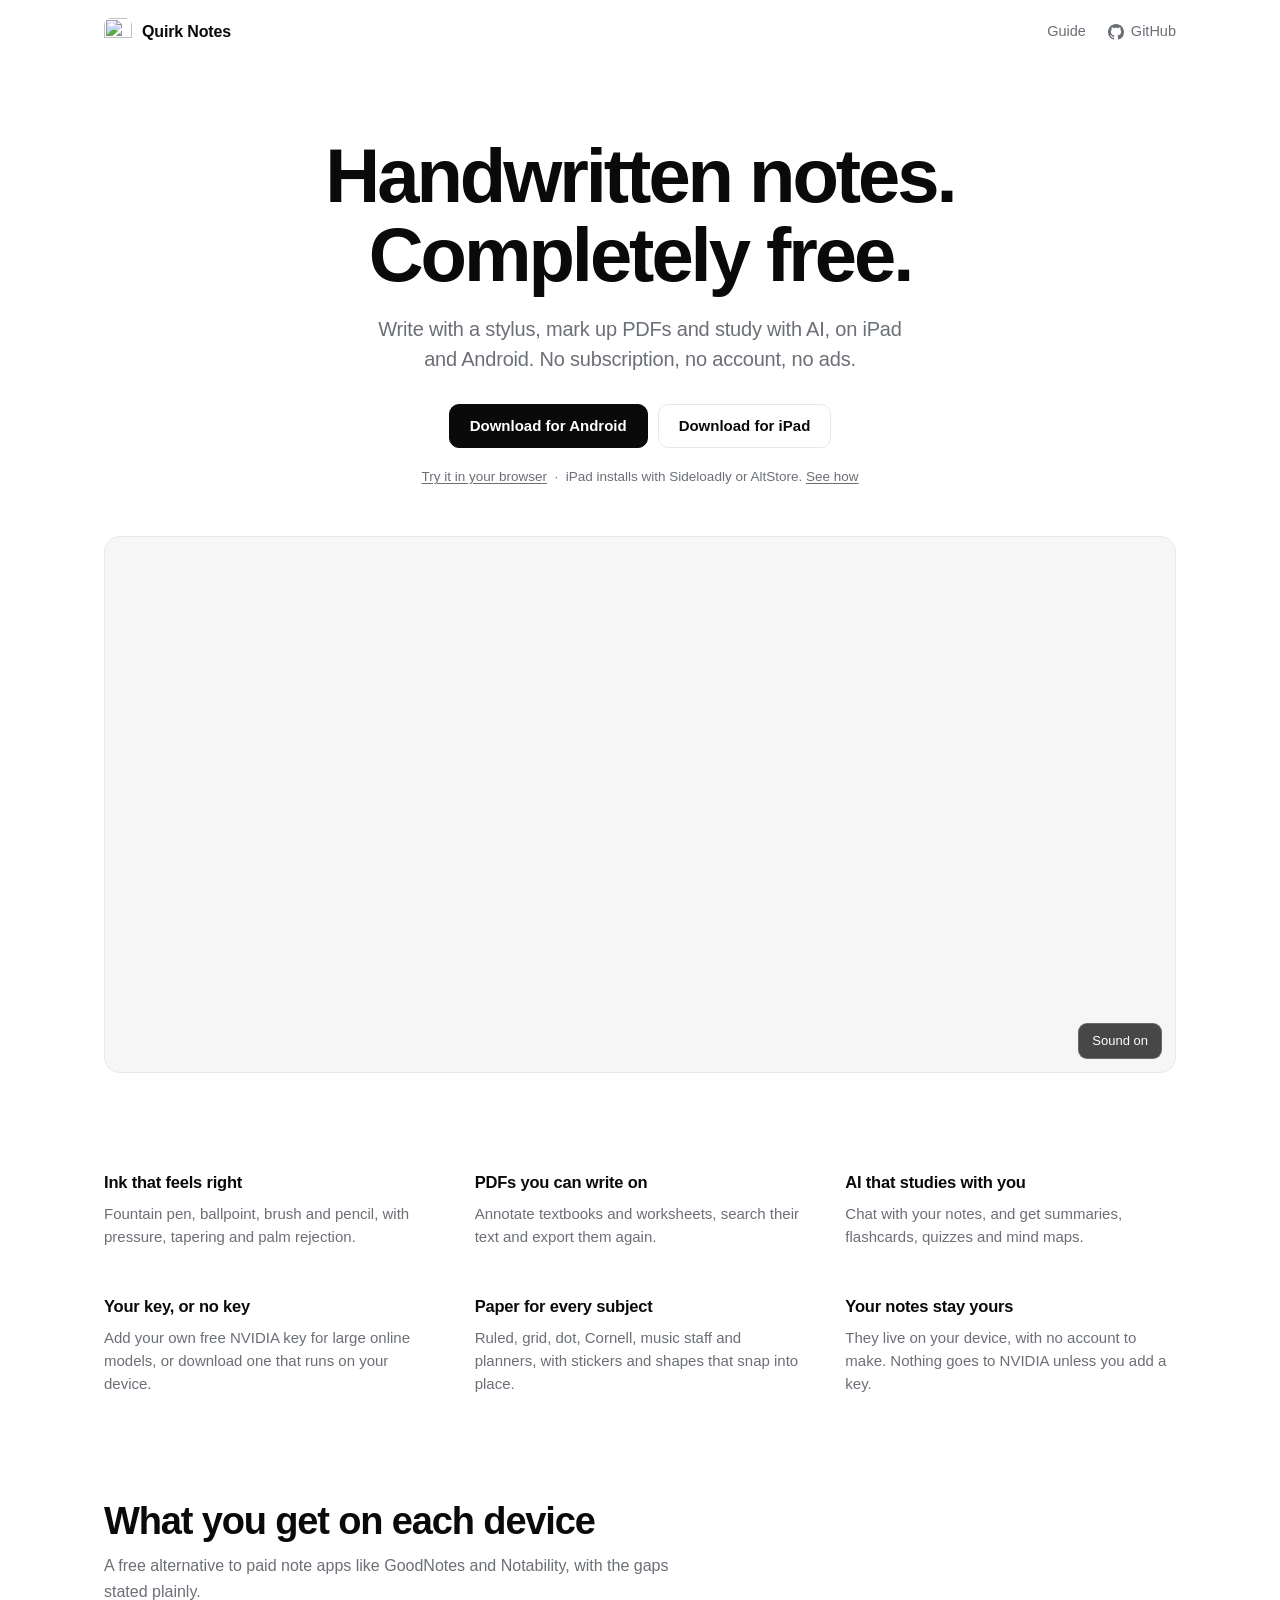
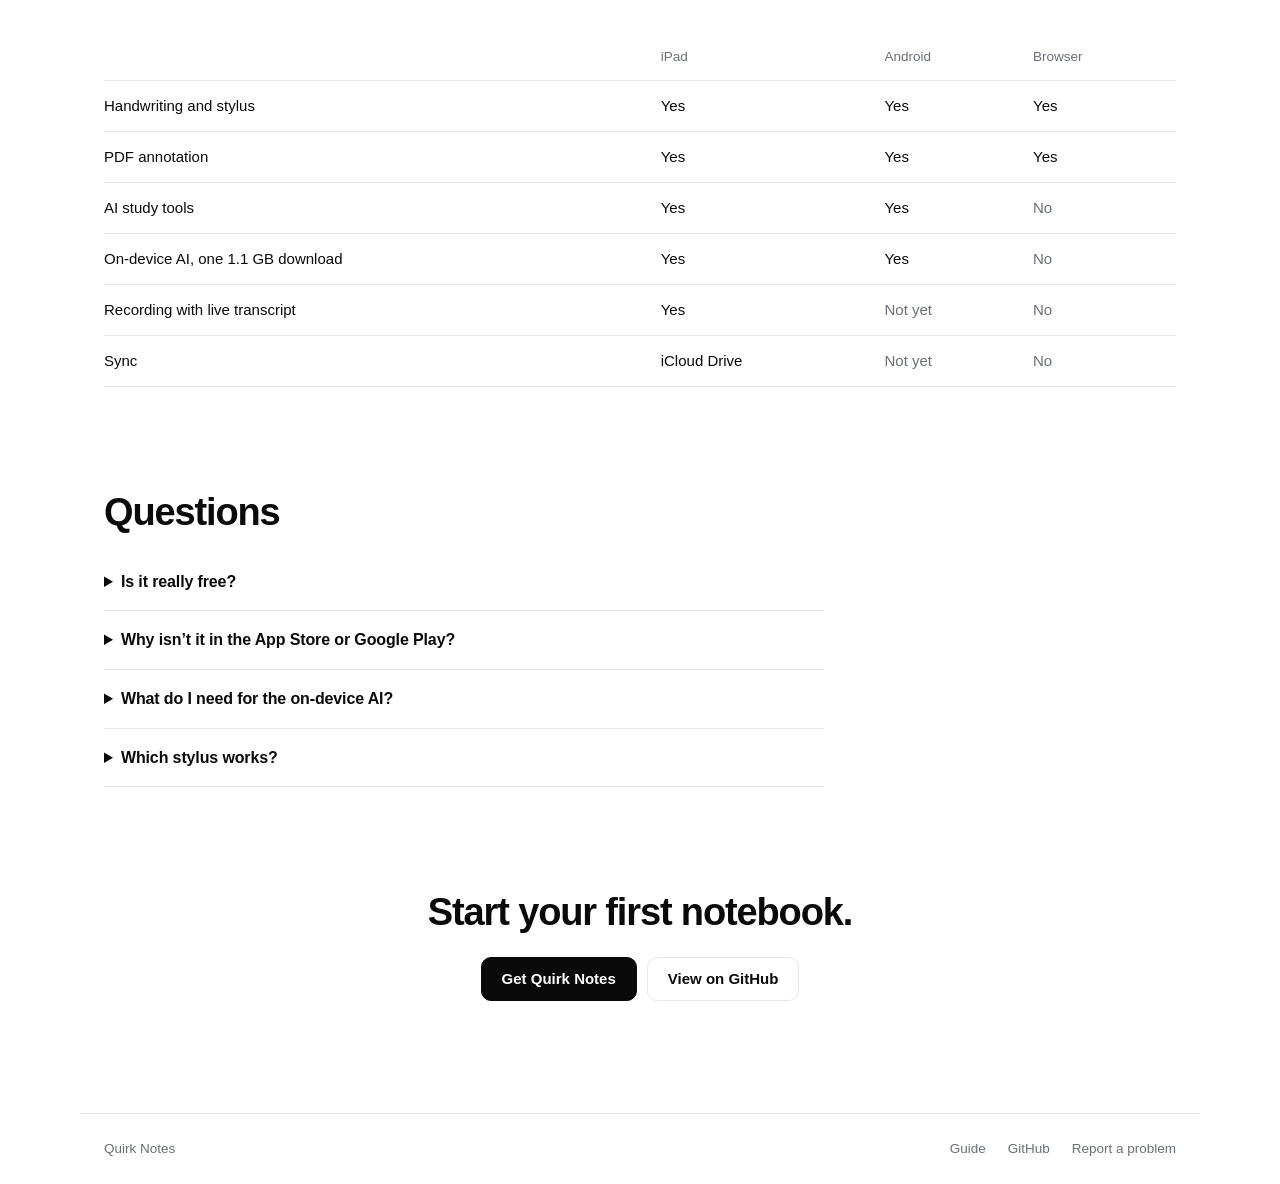
==== commit 49476f9a: "Use the minimal website as the only site" ====
--- a/site/index.html
+++ b/site/index.html
@@ -3,858 +3,155 @@
 <head>
   <meta charset="utf-8">
   <meta name="viewport" content="width=device-width, initial-scale=1">
-  
-  <!-- Primary SEO Meta Tags -->
-  <title>Quirk Notes — Free Handwriting &amp; AI Study Notebook for iPad &amp; Android</title>
-  <meta name="title" content="Quirk Notes — Free Handwriting &amp; AI Study Notebook for iPad &amp; Android">
-  <meta name="description" content="Quirk Notes is an open-source, subscription-free handwriting notebook for iPad and Android. Low-latency stylus ink, vector PDF markup, and private on-device AI study tools with zero monthly fees.">
-  <meta name="keywords" content="Quirk Notes, free handwriting app, GoodNotes alternative, Notability alternative, iPad note taking, Apple Pencil notes, Android stylus notes, PDF annotation, offline AI notes, AI flashcards, Arpan Biswas, warriorbiswas">
-  <meta name="author" content="Arpan Biswas">
-  <meta name="creator" content="Arpan Biswas">
-  <meta name="publisher" content="Arpan Biswas">
-  <meta name="robots" content="index, follow, max-image-preview:large, max-snippet:-1, max-video-preview:-1">
-  <link rel="canonical" href="https://quirknotes.vercel.app/">
-  <meta name="theme-color" content="#FBF9F5">
-  <link rel="manifest" href="manifest.json">
-  
-  <!-- GEO (Generative Engine Optimization) Specification -->
-  <link rel="alternate" type="text/plain" href="https://quirknotes.vercel.app/llms.txt" title="LLM Site Context">
-
-  <!-- Open Graph / Social Meta -->
+  <title>Quirk Notes: free handwriting note-taking app for iPad and Android</title>
+  <meta name="description" content="Quirk Notes is a free note-taking app for iPad and Android. Handwrite with a stylus, annotate PDFs and study with AI. No subscription, no account, no ads.">
+  <link rel="canonical" href="https://quirk-notes.vercel.app/">
+  <meta name="theme-color" content="#FFFFFF" media="(prefers-color-scheme: light)">
+  <meta name="theme-color" content="#0A0A0B" media="(prefers-color-scheme: dark)">
   <meta property="og:type" content="website">
-  <meta property="og:site_name" content="Quirk Notes">
-  <meta property="og:locale" content="en_US">
-  <meta property="og:url" content="https://quirknotes.vercel.app/">
-  <meta property="og:title" content="Quirk Notes — Free Handwriting &amp; AI Study Notebook">
-  <meta property="og:description" content="Write like paper, study with AI. No subscription, no account wall, zero ads. Built for iPad and Android.">
+  <meta property="og:title" content="Quirk Notes: free handwriting notes for iPad and Android">
+  <meta property="og:description" content="Handwrite with a stylus, annotate PDFs and study with AI. No subscription, no account, no ads.">
+  <meta property="og:url" content="https://quirk-notes.vercel.app/">
   <meta property="og:image" content="https://warriorbiswas-tech.github.io/Quirk-notes/media/social-preview.png">
-  <meta property="og:image:width" content="1280">
-  <meta property="og:image:height" content="640">
-  <meta property="og:image:alt" content="Quirk Notes handwritten notebook and AI study cards preview">
-  <meta property="og:video" content="https://quirknotes.vercel.app/media/brag.mp4">
-  <meta property="og:video:type" content="video/mp4">
-  <meta property="og:video:width" content="1920">
-  <meta property="og:video:height" content="1080">
-
-  <!-- Twitter Card -->
   <meta name="twitter:card" content="summary_large_image">
-  <meta name="twitter:site" content="@warriorbiswas">
-  <meta name="twitter:creator" content="@warriorbiswas">
-  <meta name="twitter:url" content="https://quirknotes.vercel.app/">
-  <meta name="twitter:title" content="Quirk Notes — Free Handwriting &amp; AI Study Notebook">
-  <meta name="twitter:description" content="Write like paper, study with AI. 100% free with pressure-sensitive ink, vector PDF markup, and offline AI study tools.">
-  <meta name="twitter:image" content="https://warriorbiswas-tech.github.io/Quirk-notes/media/social-preview.png">
-
-  <!-- Favicons -->
   <link rel="icon" type="image/png" href="https://warriorbiswas-tech.github.io/Quirk-notes/media/logo.png">
-  <link rel="apple-touch-icon" href="https://warriorbiswas-tech.github.io/Quirk-notes/media/logo.png">
   <link rel="stylesheet" href="style.css">
-
-  <!-- AEO & GEO Structured JSON-LD Knowledge Graph -->
   <script type="application/ld+json">
   {
     "@context": "https://schema.org",
-    "@graph": [
-      {
-        "@type": "SoftwareApplication",
-        "@id": "https://quirknotes.vercel.app/#software",
-        "name": "Quirk Notes",
-        "alternateName": "QuirkNotes",
-        "applicationCategory": "EducationalApplication, ProductivityApplication",
-        "operatingSystem": "iPadOS 17+, Android 8+, Modern Web Browsers",
-        "description": "An open-source, subscription-free handwriting note-taking and PDF annotation app for iPad and Android with offline on-device AI study tools.",
-        "url": "https://quirknotes.vercel.app/",
-        "downloadUrl": "https://github.com/warriorbiswas-tech/Quirk-notes/releases/latest",
-        "image": "https://warriorbiswas-tech.github.io/Quirk-notes/media/social-preview.png",
-        "offers": {
-          "@type": "Offer",
-          "price": "0",
-          "priceCurrency": "USD",
-          "availability": "https://schema.org/InStock"
-        },
-        "author": {
-          "@type": "Person",
-          "@id": "https://quirknotes.vercel.app/#builder",
-          "name": "Arpan Biswas",
-          "url": "https://warriorbiswas.vercel.app/",
-          "jobTitle": "Robotics Engineer & High School Researcher",
-          "sameAs": [
-            "https://warriorbiswas.vercel.app/",
-            "https://github.com/warriorbiswas-tech",
-            "https://linkedin.com/in/warriorbiswas"
-          ]
-        },
-        "featureList": [
-          "Native Apple Pencil & active stylus pressure sensitivity",
-          "Dynamic ink velocity tapering and palm rejection",
-          "Vector PDF import, annotation, and lossless export",
-          "AI notebook summarization, quizzes, and spaced-repetition flashcards",
-          "Dual AI backend: Free NVIDIA NIM online API or 1.1GB offline local model",
-          "12 paper templates including Cornell, Dotted, Lined, Isometric, and Music Staves",
-          "100% local device storage with zero telemetry or subscription lock-in"
-        ]
-      },
-      {
-        "@type": "VideoObject",
-        "@id": "https://quirknotes.vercel.app/#video",
-        "name": "Quirk Notes Launch Film — Product Overview",
-        "description": "Official 21-second product overview showing stylus handwriting on iPad/Android and instant AI study flashcard generation.",
-        "thumbnailUrl": "https://quirknotes.vercel.app/media/brag.jpg",
-        "uploadDate": "2026-11-01T23:00:00+05:30",
-        "duration": "PT21S",
-        "contentUrl": "https://quirknotes.vercel.app/media/brag.mp4",
-        "embedUrl": "https://quirknotes.vercel.app/#film"
-      },
-      {
-        "@type": "FAQPage",
-        "@id": "https://quirknotes.vercel.app/#faq",
-        "mainEntity": [
-          {
-            "@type": "Question",
-            "name": "Is Quirk Notes really 100% free?",
-            "acceptedAnswer": {
-              "@type": "Answer",
-              "text": "Yes, Quirk Notes is 100% free with zero monthly subscriptions, no account wall, and no ads. When using online AI, users can connect their own free NVIDIA NIM API key, or download the 1.1GB offline model for unlimited local queries."
-            }
-          },
-          {
-            "@type": "Question",
-            "name": "How does Quirk Notes compare to GoodNotes and Notability?",
-            "acceptedAnswer": {
-              "@type": "Answer",
-              "text": "Unlike GoodNotes and Notability which charge annual recurring subscriptions ($9-$30/year) and enforce cloud account lock-in, Quirk Notes is completely free ($0/month), works 100% offline, stores notes locally on your device, and offers on-device AI study tools."
-            }
-          },
-          {
-            "@type": "Question",
-            "name": "How do I install Quirk Notes on Android and iPad?",
-            "acceptedAnswer": {
-              "@type": "Answer",
-              "text": "On Android, download the Quirk-Notes.apk file directly from GitHub releases and tap install. On iPad, download the Quirk-Notes.ipa and install it using Sideloadly or AltStore with any free Apple ID."
-            }
-          },
-          {
-            "@type": "Question",
-            "name": "Which styluses work with Quirk Notes?",
-            "acceptedAnswer": {
-              "@type": "Answer",
-              "text": "Apple Pencil (1st gen, 2nd gen, USB-C, and Apple Pencil Pro) on iPad with tilt and pressure sensitivity. On Android, all active styluses (Samsung S-Pen, Lenovo Precision Pen, Xiaomi Smart Pen) as well as universal capacitive styluses and touch are supported."
-            }
-          },
-          {
-            "@type": "Question",
-            "name": "Who developed Quirk Notes?",
-            "acceptedAnswer": {
-              "@type": "Answer",
-              "text": "Quirk Notes was created by Arpan Biswas, a robotics engineer and high school researcher who previously interned at IIT Kharagpur developing autonomous LiDAR platforms."
-            }
-          }
-        ]
-      },
-      {
-        "@type": "WebSite",
-        "@id": "https://quirknotes.vercel.app/#website",
-        "url": "https://quirknotes.vercel.app/",
-        "name": "Quirk Notes",
-        "description": "Free Handwriting & AI Study Notebook for iPad & Android",
-        "publisher": {
-          "@type": "Person",
-          "name": "Arpan Biswas",
-          "url": "https://warriorbiswas.vercel.app/"
-        }
-      }
-    ]
+    "@type": "SoftwareApplication",
+    "name": "Quirk Notes",
+    "applicationCategory": "ProductivityApplication",
+    "operatingSystem": "iPadOS 17, Android 8",
+    "description": "A free handwriting note-taking app for iPad and Android with PDF annotation and AI study tools.",
+    "image": "https://warriorbiswas-tech.github.io/Quirk-notes/media/social-preview.png",
+    "url": "https://quirk-notes.vercel.app/",
+    "offers": { "@type": "Offer", "price": "0", "priceCurrency": "USD" }
   }
   </script>
 </head>
 <body>
-  <!-- Quiet Architectural Header -->
-  <header class="site-header">
-    <div class="header-inner">
-      <a class="brand" href="./">
-        <img class="brand-logo" src="https://warriorbiswas-tech.github.io/Quirk-notes/media/logo.png" alt="Quirk Notes Icon" width="28" height="28">
-        <span class="brand-name">Quirk Notes</span>
+  <header class="bar">
+    <a class="brand" href="./"><img src="https://warriorbiswas-tech.github.io/Quirk-notes/media/logo.png" alt="" width="28" height="28"> Quirk Notes</a>
+    <nav>
+      <a href="guide.html">Guide</a>
+      <a class="github" href="https://github.com/warriorbiswas-tech/Quirk-notes">
+        <svg viewBox="0 0 16 16" width="16" height="16" aria-hidden="true"><path fill="currentColor" d="M8 0C3.58 0 0 3.58 0 8c0 3.54 2.29 6.53 5.47 7.59.4.07.55-.17.55-.38 0-.19-.01-.82-.01-1.49-2.01.37-2.53-.49-2.69-.94-.09-.23-.48-.94-.82-1.13-.28-.15-.68-.52-.01-.53.63-.01 1.08.58 1.23.82.72 1.21 1.87.87 2.33.66.07-.52.28-.87.51-1.07-1.78-.2-3.64-.89-3.64-3.95 0-.87.31-1.59.82-2.15-.08-.2-.36-1.02.08-2.12 0 0 .67-.21 2.2.82.64-.18 1.32-.27 2-.27s1.36.09 2 .27c1.53-1.04 2.2-.82 2.2-.82.44 1.1.16 1.92.08 2.12.51.56.82 1.27.82 2.15 0 3.07-1.87 3.75-3.65 3.95.29.25.54.73.54 1.48 0 1.07-.01 1.93-.01 2.2 0 .21.15.46.55.38A8.01 8.01 0 0 0 16 8c0-4.42-3.58-8-8-8Z"/></svg>
+        GitHub
       </a>
-
-      <nav class="site-nav">
-        <a class="nav-link" href="#film">Film</a>
-        <a class="nav-link" href="#workbench">Interactive</a>
-        <a class="nav-link" href="#capabilities">Features</a>
-        <a class="nav-link" href="#builder">Builder</a>
-        <a class="nav-link" href="guide.html">Installation</a>
-      </nav>
-
-      <div class="header-actions">
-        <a class="btn-github" href="https://github.com/warriorbiswas-tech/Quirk-notes" target="_blank" rel="noopener">
-          <svg viewBox="0 0 16 16" width="14" height="14" aria-hidden="true"><path fill="currentColor" d="M8 0C3.58 0 0 3.58 0 8c0 3.54 2.29 6.53 5.47 7.59.4.07.55-.17.55-.38 0-.19-.01-.82-.01-1.49-2.01.37-2.53-.49-2.69-.94-.09-.23-.48-.94-.82-1.13-.28-.15-.68-.52-.01-.53.63-.01 1.08.58 1.23.82.72 1.21 1.87.87 2.33.66.07-.52.28-.87.51-1.07-1.78-.2-3.64-.89-3.64-3.95 0-.87.31-1.59.82-2.15-.08-.2-.36-1.02.08-2.12 0 0 .67-.21 2.2.82.64-.18 1.32-.27 2-.27s1.36.09 2 .27c1.53-1.04 2.2-.82 2.2-.82.44 1.1.16 1.92.08 2.12.51.56.82 1.27.82 2.15 0 3.07-1.87 3.75-3.65 3.95.29.25.54.73.54 1.48 0 1.07-.01 1.93-.01 2.2 0 .21.15.46.55.38A8.01 8.01 0 0 0 16 8c0-4.42-3.58-8-8-8Z"/></svg>
-          <span>Star on GitHub</span>
-        </a>
-      </div>
-    </div>
+    </nav>
   </header>
 
   <main>
-    <!-- Editorial Asymmetrical Hero -->
-    <section class="hero-section">
-      <div class="hero-content">
-        <h1 class="hero-title">
-          Handwritten notes.<br>
-          Completely free.
-        </h1>
-        <p class="hero-statement">
-          Write with low-latency stylus pressure on iPad and Android, mark up PDFs in vector resolution, and generate instant study flashcards with private AI. Zero monthly subscriptions. Zero cloud lock-in.
-        </p>
-        <div class="hero-cta-group">
-          <a class="cta-btn cta-primary" href="https://github.com/warriorbiswas-tech/Quirk-notes/releases/latest/download/Quirk-Notes.apk">
-            <svg width="18" height="18" viewBox="0 0 24 24" fill="none" stroke="currentColor" stroke-width="2" stroke-linecap="round" stroke-linejoin="round"><path d="M21 15v4a2 2 0 0 1-2 2H5a2 2 0 0 1-2-2v-4"/><polyline points="7 10 12 15 17 10"/><line x1="12" y1="15" x2="12" y2="3"/></svg>
-            <span>Download for Android</span>
-          </a>
-          <a class="cta-btn cta-secondary" href="https://github.com/warriorbiswas-tech/Quirk-notes/releases/latest/download/Quirk-Notes.ipa">
-            <svg width="18" height="18" viewBox="0 0 24 24" fill="currentColor"><path d="M18.71 19.5c-.83 1.24-1.71 2.45-3.05 2.47-1.34.03-1.77-.79-3.29-.79-1.53 0-2 .77-3.27.82-1.31.05-2.3-1.32-3.14-2.53C4.25 17 2.94 12.45 4.7 9.39c.87-1.52 2.43-2.48 4.12-2.51 1.28-.02 2.5.87 3.29.87.78 0 2.26-1.07 3.81-.91.65.03 2.47.26 3.64 1.98-.09.06-2.17 1.28-2.15 3.81.03 3.02 2.65 4.03 2.68 4.04-.03.07-.42 1.44-1.38 2.83M15.97 6.37c.62-.76 1.04-1.82.93-2.88-.9.04-2 .6-2.65 1.36-.58.67-.99 1.74-.86 2.78.99.08 2-.51 2.58-1.26z"/></svg>
-            <span>Download for iPad</span>
-          </a>
-          <a class="cta-link" href="https://warriorbiswas-tech.github.io/Quirk-notes/app/" target="_blank" rel="noopener">
-            <span>Open Web Edition</span>
-            <svg width="14" height="14" viewBox="0 0 24 24" fill="none" stroke="currentColor" stroke-width="2"><line x1="7" y1="17" x2="17" y2="7"/><polyline points="7 7 17 7 17 17"/></svg>
-          </a>
-        </div>
-        <div class="hero-specs-row">
-          <div class="spec-item">
-            <span class="spec-label">Latency</span>
-            <span class="spec-val">9ms PencilKit</span>
-          </div>
-          <div class="spec-divider"></div>
-          <div class="spec-item">
-            <span class="spec-label">Pricing</span>
-            <span class="spec-val">$0 / month</span>
-          </div>
-          <div class="spec-divider"></div>
-          <div class="spec-item">
-            <span class="spec-label">Offline AI</span>
-            <span class="spec-val">1.1 GB Local Qwen</span>
-          </div>
-          <div class="spec-divider"></div>
-          <div class="spec-item">
-            <span class="spec-label">Data Privacy</span>
-            <span class="spec-val">100% On-Device</span>
-          </div>
-        </div>
+    <section class="hero">
+      <h1>Handwritten notes.<br>Completely free.</h1>
+      <p class="lead">Write with a stylus, mark up PDFs and study with AI, on iPad and Android. No subscription, no account, no ads.</p>
+      <div class="actions">
+        <a class="btn primary" href="https://github.com/warriorbiswas-tech/Quirk-notes/releases/latest/download/Quirk-Notes.apk">Download for Android</a>
+        <a class="btn" href="https://github.com/warriorbiswas-tech/Quirk-notes/releases/latest/download/Quirk-Notes.ipa">Download for iPad</a>
       </div>
+      <p class="small"><a href="https://warriorbiswas-tech.github.io/Quirk-notes/app/">Try it in your browser</a> &nbsp;·&nbsp; iPad installs with Sideloadly or AltStore. <a href="guide.html#ipad">See how</a></p>
     </section>
 
-    <!-- SECTION 1: CINEMATIC PRODUCT FILM THEATER -->
-    <section class="film-section" id="film">
-      <div class="film-container">
-        <!-- Apple Studio Hardware Bezel -->
-        <div class="studio-bezel">
-          <div class="bezel-topbar">
-            <div class="bezel-dots">
-              <span></span><span></span><span></span>
-            </div>
-            <div class="bezel-title">Quirk Notes — Product Overview (21s · 1080p 60fps)</div>
-            <div class="bezel-badge">Real Footage</div>
-          </div>
+    <figure class="film">
+      <video id="film" src="https://warriorbiswas-tech.github.io/Quirk-notes/media/quirk-notes.mp4" poster="https://warriorbiswas-tech.github.io/Quirk-notes/media/quirk-notes.jpg" width="1920" height="1080" autoplay muted loop playsinline preload="metadata" aria-label="Quirk Notes launch video: writing in a notebook, then studying with AI flashcards"></video>
+      <button id="sound" class="sound" type="button" aria-pressed="false">Sound on</button>
+    </figure>
 
-          <div class="video-stage">
-            <video
-              id="player"
-              class="studio-video"
-              src="media/brag.mp4"
-              poster="media/brag.jpg"
-              playsinline
-              muted
-              loop
-              preload="auto"
-              aria-label="Quirk Notes product video: stylus handwriting in notebook, followed by AI study flashcard generation">
-            </video>
-
-            <!-- Tactile Liquid Glass Player Bar -->
-            <div class="glass-player-dock">
-              <button class="glass-play-btn" id="play-btn" type="button" aria-label="Play or pause">
-                <svg id="svg-play" width="16" height="16" viewBox="0 0 24 24" fill="currentColor" style="display:none;"><polygon points="5 3 19 12 5 21 5 3"/></svg>
-                <svg id="svg-pause" width="16" height="16" viewBox="0 0 24 24" fill="currentColor"><rect x="6" y="4" width="4" height="16"/><rect x="14" y="4" width="4" height="16"/></svg>
-              </button>
-
-              <div class="glass-scrubber-track" id="timeline" role="slider" aria-label="Playback scrubber">
-                <div class="glass-scrubber-fill" id="progress"></div>
-              </div>
-
-              <span class="glass-time" id="time-display">00:00 / 00:21</span>
-
-              <button class="glass-sound-pill" id="sound-btn" type="button" aria-pressed="false" aria-label="Toggle audio">
-                <svg id="svg-sound-muted" width="15" height="15" viewBox="0 0 24 24" fill="none" stroke="currentColor" stroke-width="2"><line x1="1" y1="1" x2="23" y2="23"/><path d="M9 9v3a3 3 0 0 0 5.12 2.12M15 9.34V4a3 3 0 0 0-5.94-.6"/></svg>
-                <svg id="svg-sound-on" width="15" height="15" viewBox="0 0 24 24" fill="none" stroke="currentColor" stroke-width="2" style="display:none;"><polygon points="11 5 6 9 2 9 2 15 6 15 11 19 11 5"/><path d="M19.07 4.93a10 10 0 0 1 0 14.14M15.54 8.46a5 5 0 0 1 0 7.07"/></svg>
-                <span id="sound-label">Sound on</span>
-              </button>
-
-              <button class="glass-expand-btn" id="fs-btn" type="button" aria-label="Fullscreen">
-                <svg width="15" height="15" viewBox="0 0 24 24" fill="none" stroke="currentColor" stroke-width="2"><path d="M8 3H5a2 2 0 0 0-2 2v3m18 0V5a2 2 0 0 0-2-2h-3m0 18h3a2 2 0 0 0 2-2v-3M3 16v3a2 2 0 0 0 2 2h3"/></svg>
-              </button>
-            </div>
-          </div>
-        </div>
-      </div>
+    <section class="points">
+      <article>
+        <h2>Ink that feels right</h2>
+        <p>Fountain pen, ballpoint, brush and pencil, with pressure, tapering and palm rejection.</p>
+      </article>
+      <article>
+        <h2>PDFs you can write on</h2>
+        <p>Annotate textbooks and worksheets, search their text and export them again.</p>
+      </article>
+      <article>
+        <h2>AI that studies with you</h2>
+        <p>Chat with your notes, and get summaries, flashcards, quizzes and mind maps.</p>
+      </article>
+      <article>
+        <h2>Your key, or no key</h2>
+        <p>Add your own free NVIDIA key for large online models, or download one that runs on your device.</p>
+      </article>
+      <article>
+        <h2>Paper for every subject</h2>
+        <p>Ruled, grid, dot, Cornell, music staff and planners, with stickers and shapes that snap into place.</p>
+      </article>
+      <article>
+        <h2>Your notes stay yours</h2>
+        <p>They live on your device, with no account to make. Nothing goes to NVIDIA unless you add a key.</p>
+      </article>
     </section>
 
-    <!-- SECTION 2: INTERACTIVE INK & AI WORKBENCH -->
-    <section class="workbench-section" id="workbench">
-      <div class="section-lead">
-        <h2 class="section-title">The tactile feel of fine stationery.</h2>
-        <p class="section-desc">Try the virtual ink canvas below or flip the neural study flashcard.</p>
-      </div>
-
-      <div class="workbench-grid">
-        <!-- Left: Interactive Canvas -->
-        <div class="canvas-panel">
-          <div class="panel-header">
-            <span class="sheet-title">Lecture Note — Biophysics &amp; Memory</span>
-            <span class="sheet-page">Sheet 04 / 12</span>
-          </div>
-
-          <div class="canvas-viewport" id="draw-container">
-            <canvas id="interactive-canvas" width="600" height="340"></canvas>
-            
-            <!-- SVG Guided Ink Stroke Trace -->
-            <svg class="canvas-guide-svg" viewBox="0 0 600 340" fill="none">
-              <path class="guide-highlighter" d="M 40 58 L 360 58" />
-              <path class="guide-pen" id="animated-title-path" d="M 42 56 C 65 38, 80 64, 105 46 C 130 32, 145 60, 170 44 C 200 36, 220 58, 250 42 C 280 34, 305 56, 335 44" />
-              <path class="guide-pen" style="animation-delay: 1.2s;" d="M 42 108 C 80 104, 130 110, 170 106 C 220 102, 270 110, 320 106 C 360 104, 410 110, 460 108" />
-              <path class="guide-pen" style="animation-delay: 2.2s;" d="M 42 148 C 90 144, 150 150, 200 146 M 220 140 L 244 156 M 244 140 L 220 156 M 260 148 L 285 148 C 310 140, 335 154, 360 146" />
-              
-              <!-- Synaptic node diagram -->
-              <circle cx="120" cy="240" r="18" class="guide-diagram" />
-              <path class="guide-diagram" d="M 138 240 C 180 220, 240 260, 282 240" />
-              <circle cx="300" cy="240" r="18" class="guide-diagram" />
-              <path class="guide-diagram" d="M 318 240 C 350 230, 400 250, 432 240" />
-              <circle cx="450" cy="240" r="18" class="guide-diagram" />
-
-              <text x="113" y="245" font-size="12" font-family="-apple-system, sans-serif" fill="#716F6A">S₁</text>
-              <text x="293" y="245" font-size="12" font-family="-apple-system, sans-serif" fill="#716F6A">S₂</text>
-              <text x="443" y="245" font-size="12" font-family="-apple-system, sans-serif" fill="#716F6A">S₃</text>
-            </svg>
-
-            <div class="canvas-draw-hint">
-              <svg width="14" height="14" viewBox="0 0 24 24" fill="none" stroke="currentColor" stroke-width="2"><path d="M12 19l7-7 3 3-7 7-3-3z"/><path d="M18 13l-1.5-7.5L2 2l3.5 14.5L13 18l5-5z"/></svg>
-              <span>Click or drag to draw anywhere</span>
-            </div>
-          </div>
-
-          <!-- Tactile Tool Palette Dock -->
-          <div class="tool-palette-dock">
-            <button class="palette-btn active" data-color="#141416" data-size="2" type="button">
-              <span class="palette-swatch swatch-obsidian"></span>
-              <span>Fountain</span>
-            </button>
-            <button class="palette-btn" data-color="#3A5A8C" data-size="1.5" type="button">
-              <span class="palette-swatch swatch-navy"></span>
-              <span>Ballpoint</span>
-            </button>
-            <button class="palette-btn" data-color="rgba(245, 185, 105, 0.45)" data-size="14" type="button">
-              <span class="palette-swatch swatch-amber"></span>
-              <span>Pastel Highlighter</span>
-            </button>
-            <button class="palette-btn" data-color="#2D6A4F" data-size="2.2" type="button">
-              <span class="palette-swatch swatch-forest"></span>
-              <span>Fine Script</span>
-            </button>
-            <button class="palette-btn palette-clear" id="canvas-clear" type="button">
-              <span>Clear Canvas</span>
-            </button>
-          </div>
-        </div>
-
-        <!-- Right: 3D Study Flashcard -->
-        <div class="study-panel">
-          <div class="panel-header">
-            <span class="sheet-title">AI Study Assistant</span>
-            <span class="sheet-page">Instant Flashcard</span>
-          </div>
-
-          <div class="flip-card-stage" id="study-card" title="Click to flip flashcard">
-            <div class="flip-card-3d">
-              <!-- Front Face -->
-              <div class="card-face card-front">
-                <div class="card-category">SYNAPTIC PLASTICITY · HEBBIAN THEORY</div>
-                <div class="card-prompt">
-                  How does continuous neural stimulation consolidate short-term thoughts into permanent memories?
-                </div>
-                <div class="card-action">
-                  <span>Topic: Neurobiology</span>
-                  <span class="action-trigger">Click to Flip &rarr;</span>
-                </div>
-              </div>
-
-              <!-- Back Face -->
-              <div class="card-face card-back">
-                <div class="card-category">ANSWER &amp; KEY CONCEPT</div>
-                <div class="card-prompt card-answer-text">
-                  "Neurons that fire together, wire together." Persistent depolarization releases calcium ions that insert AMPA receptors into post-synaptic membranes, establishing long-term potentiation (LTP).
-                </div>
-                <div class="card-action">
-                  <span class="confidence-tag">✓ Retention: High</span>
-                  <span class="action-trigger">&larr; Return to Question</span>
-                </div>
-              </div>
-            </div>
-          </div>
-
-          <div class="ai-architecture-chips">
-            <div class="arch-chip">
-              <svg width="14" height="14" viewBox="0 0 24 24" fill="none" stroke="currentColor" stroke-width="2"><circle cx="12" cy="12" r="10"/><path d="M12 2a14.5 14.5 0 0 0 0 20 14.5 14.5 0 0 0 0-20"/></svg>
-              <span>NVIDIA NIM Cloud (Free API Key)</span>
-            </div>
-            <div class="arch-chip">
-              <svg width="14" height="14" viewBox="0 0 24 24" fill="none" stroke="currentColor" stroke-width="2"><rect x="4" y="4" width="16" height="16" rx="2"/><rect x="9" y="9" width="6" height="6"/><line x1="9" y1="1" x2="9" y2="4"/><line x1="15" y1="1" x2="15" y2="4"/><line x1="9" y1="20" x2="9" y2="23"/><line x1="15" y1="20" x2="15" y2="23"/><line x1="20" y1="9" x2="23" y2="9"/><line x1="20" y1="14" x2="23" y2="14"/><line x1="1" y1="9" x2="4" y2="9"/><line x1="1" y1="14" x2="4" y2="14"/></svg>
-              <span>1.1 GB Local Model (llama.cpp)</span>
-            </div>
-          </div>
-        </div>
-      </div>
-    </section>
-
-    <!-- SECTION 3: BENTO CAPABILITIES SHOWCASE -->
-    <section class="capabilities-section" id="capabilities">
-      <div class="section-lead">
-        <h2 class="section-title">Designed with discipline. Built without shortcuts.</h2>
-        <p class="section-desc">Every element of Quirk Notes is designed around real stylus workflows rather than subscription paywalls.</p>
-      </div>
-
-      <div class="bento-grid">
-        <!-- Bento 1: Large Editor Preview -->
-        <article class="bento-card bento-hero">
-          <div class="bento-text">
-            <div class="bento-tag">PencilKit &amp; Active Stylus</div>
-            <h3 class="bento-title">Low-latency pressure engine.</h3>
-            <p class="bento-desc">
-              9ms hardware inking on iPad with Apple Pencil tilt and pressure curves. On Android, active S-Pen and precision styluses register sub-millimeter coordinates with native palm rejection.
-            </p>
-          </div>
-          <div class="bento-media">
-            <img class="bento-img" src="media/editor.png" alt="Quirk Notes handwritten notebook editor interface" loading="lazy" width="700" height="420">
-          </div>
-        </article>
-
-        <!-- Bento 2: PDF Annotation -->
-        <article class="bento-card">
-          <div class="bento-text">
-            <div class="bento-tag">Vector Precision</div>
-            <h3 class="bento-title">Direct PDF annotation.</h3>
-            <p class="bento-desc">
-              Import textbook chapters, lecture slides, and contracts. Annotations live in an independent vector layer that never pixelates on zoom, with lossless PDF export.
-            </p>
-          </div>
-          <div class="bento-media">
-            <img class="bento-img" src="media/demo.gif" alt="Animated demonstration of PDF annotation and handwriting" loading="lazy" width="360" height="240">
-          </div>
-        </article>
-
-        <!-- Bento 3: Notebook Library -->
-        <article class="bento-card">
-          <div class="bento-text">
-            <div class="bento-tag">Organization</div>
-            <h3 class="bento-title">Structured notebooks.</h3>
-            <p class="bento-desc">
-              Nested folders, multi-subject notebooks, custom book covers, and rapid search across typed and handwritten pages.
-            </p>
-          </div>
-          <div class="bento-media">
-            <img class="bento-img" src="media/library.png" alt="Quirk Notes document library and notebook shelves" loading="lazy" width="360" height="240">
-          </div>
-        </article>
-
-        <!-- Bento 4: Mobile Android -->
-        <article class="bento-card bento-wide">
-          <div class="bento-text">
-            <div class="bento-tag">Cross-Platform Sync</div>
-            <h3 class="bento-title">iPad, Android tablet, and phone.</h3>
-            <p class="bento-desc">
-              Take notes in lecture on your iPad, review flashcards on your Android phone during your commute, and open read-only vector notebooks on any web browser.
-            </p>
-          </div>
-          <div class="bento-media-center">
-            <img class="bento-img-phone" src="media/android-phone.png" alt="Quirk Notes running on Android smartphone" loading="lazy" width="240" height="480">
-          </div>
-        </article>
-      </div>
-    </section>
-
-    <!-- SECTION 4: TRANSPARENT DEVICE COMPARISON -->
-    <section class="matrix-section">
-      <div class="section-lead">
-        <h2 class="section-title">An honest comparison.</h2>
-        <p class="section-desc">Compare Quirk Notes against commercial subscription note-taking apps.</p>
-      </div>
-
-      <div class="table-container">
-        <table class="specs-table">
-          <thead>
-            <tr>
-              <th class="col-feature">Feature</th>
-              <th class="col-highlight">Quirk Notes</th>
-              <th>GoodNotes 6</th>
-              <th>Notability</th>
-            </tr>
-          </thead>
+    <section class="compare">
+      <h2 class="title">What you get on each device</h2>
+      <p class="sub">A free alternative to paid note apps like GoodNotes and Notability, with the gaps stated plainly.</p>
+      <div class="table">
+        <table>
+          <thead><tr><th></th><th>iPad</th><th>Android</th><th>Browser</th></tr></thead>
           <tbody>
-            <tr>
-              <td class="col-feature">Monthly Subscription</td>
-              <td class="col-highlight"><strong>$0 / month</strong> (Free forever)</td>
-              <td>$9.99 – $29.99 / year</td>
-              <td>$14.99 / year</td>
-            </tr>
-            <tr>
-              <td class="col-feature">Account Requirement</td>
-              <td class="col-highlight"><strong>None</strong> (Zero sign-in)</td>
-              <td>Mandatory account</td>
-              <td>Mandatory account</td>
-            </tr>
-            <tr>
-              <td class="col-feature">Offline Local AI</td>
-              <td class="col-highlight"><strong>Included</strong> (1.1 GB Qwen model)</td>
-              <td>Cloud-only paywall</td>
-              <td>Cloud-only paywall</td>
-            </tr>
-            <tr>
-              <td class="col-feature">Native Stylus Pressure</td>
-              <td class="col-highlight"><strong>Apple Pencil &amp; Android</strong></td>
-              <td>Apple Pencil only</td>
-              <td>Apple Pencil only</td>
-            </tr>
-            <tr>
-              <td class="col-feature">Data Storage Location</td>
-              <td class="col-highlight"><strong>Local device only</strong></td>
-              <td>Vendor proprietary cloud</td>
-              <td>Vendor proprietary cloud</td>
-            </tr>
-            <tr>
-              <td class="col-feature">Vector PDF Export</td>
-              <td class="col-highlight"><strong>Lossless vector</strong></td>
-              <td>Included</td>
-              <td>Included</td>
-            </tr>
+            <tr><th>Handwriting and stylus</th><td>Yes</td><td>Yes</td><td>Yes</td></tr>
+            <tr><th>PDF annotation</th><td>Yes</td><td>Yes</td><td>Yes</td></tr>
+            <tr><th>AI study tools</th><td>Yes</td><td>Yes</td><td class="no">No</td></tr>
+            <tr><th>On-device AI, one 1.1 GB download</th><td>Yes</td><td>Yes</td><td class="no">No</td></tr>
+            <tr><th>Recording with live transcript</th><td>Yes</td><td class="no">Not yet</td><td class="no">No</td></tr>
+            <tr><th>Sync</th><td>iCloud Drive</td><td class="no">Not yet</td><td class="no">No</td></tr>
           </tbody>
         </table>
       </div>
     </section>
 
-    <!-- SECTION 5: ABOUT THE BUILDER (Inspired by warriorbiswas.vercel.app) -->
-    <section class="builder-section" id="builder">
-      <div class="section-lead">
-        <h2 class="section-title">About the Builder</h2>
-      </div>
-
-      <div class="builder-card">
-        <div class="builder-profile-col">
-          <div class="builder-avatar">AB</div>
-          <div class="builder-badge">
-            <span class="status-dot"></span>
-            <span>Research &amp; Systems</span>
-          </div>
-        </div>
-
-        <div class="builder-content-col">
-          <div class="builder-name-row">
-            <h3 class="builder-name">Arpan Biswas</h3>
-            <span class="builder-role">Robotics Engineer &amp; High School Researcher</span>
-          </div>
-          
-          <p class="builder-bio">
-            I built Quirk Notes out of frustration with predatory subscriptions, account paywalls, and proprietary file formats in modern software. My primary research is in autonomous robotics and AI systems—previously a Summer Research Intern at <strong>IIT Kharagpur</strong> working on autonomous LiDAR exploration platforms like <em>MineScout</em> using ROS and embedded systems. I believe tools for students and researchers should be fast, private, and free.
-          </p>
-
-          <div class="builder-tags-grid">
-            <div class="tag-item">🎓 IIT Kharagpur Research Intern</div>
-            <div class="tag-item">🤖 Autonomous LiDAR &amp; ROS Systems</div>
-            <div class="tag-item">🏆 1st Place Regional Science Fair</div>
-            <div class="tag-item">📍 Salt Lake, West Bengal, India</div>
-          </div>
-
-          <div class="builder-links-row">
-            <a class="builder-btn btn-portfolio" href="https://warriorbiswas.vercel.app/" target="_blank" rel="noopener">
-              <svg width="15" height="15" viewBox="0 0 24 24" fill="none" stroke="currentColor" stroke-width="2"><circle cx="12" cy="12" r="10"/><line x1="2" y1="12" x2="22" y2="12"/><path d="M12 2a15.3 15.3 0 0 1 4 10 15.3 15.3 0 0 1-4 10 15.3 15.3 0 0 1 4-10z"/></svg>
-              <span>warriorbiswas.vercel.app</span>
-            </a>
-            <a class="builder-btn" href="https://github.com/warriorbiswas-tech" target="_blank" rel="noopener">
-              <svg width="15" height="15" viewBox="0 0 16 16" fill="currentColor"><path d="M8 0C3.58 0 0 3.58 0 8c0 3.54 2.29 6.53 5.47 7.59.4.07.55-.17.55-.38 0-.19-.01-.82-.01-1.49-2.01.37-2.53-.49-2.69-.94-.09-.23-.48-.94-.82-1.13-.28-.15-.68-.52-.01-.53.63-.01 1.08.58 1.23.82.72 1.21 1.87.87 2.33.66.07-.52.28-.87.51-1.07-1.78-.2-3.64-.89-3.64-3.95 0-.87.31-1.59.82-2.15-.08-.2-.36-1.02.08-2.12 0 0 .67-.21 2.2.82.64-.18 1.32-.27 2-.27s1.36.09 2 .27c1.53-1.04 2.2-.82 2.2-.82.44 1.1.16 1.92.08 2.12.51.56.82 1.27.82 2.15 0 3.07-1.87 3.75-3.65 3.95.29.25.54.73.54 1.48 0 1.07-.01 1.93-.01 2.2 0 .21.15.46.55.38A8.01 8.01 0 0 0 16 8c0-4.42-3.58-8-8-8Z"/></svg>
-              <span>GitHub</span>
-            </a>
-            <a class="builder-btn" href="https://linkedin.com/in/warriorbiswas" target="_blank" rel="noopener">
-              <svg width="15" height="15" viewBox="0 0 24 24" fill="currentColor"><path d="M19 0h-14c-2.761 0-5 2.239-5 5v14c0 2.761 2.239 5 5 5h14c2.762 0 5-2.239 5-5v-14c0-2.761-2.238-5-5-5zm-11 19h-3v-11h3v11zm-1.5-12.268c-.966 0-1.75-.79-1.75-1.764s.784-1.764 1.75-1.764 1.75.79 1.75 1.764-.783 1.764-1.75 1.764zm13.5 12.268h-3v-5.604c0-3.368-4-3.113-4 0v5.604h-3v-11h3v1.765c1.396-2.586 7-2.777 7 2.476v6.759z"/></svg>
-              <span>LinkedIn</span>
-            </a>
-            <a class="builder-btn" href="mailto:biswasarpan90@gmail.com">
-              <svg width="15" height="15" viewBox="0 0 24 24" fill="none" stroke="currentColor" stroke-width="2"><path d="M4 4h16c1.1 0 2 .9 2 2v12c0 1.1-.9 2-2 2H4c-1.1 0-2-.9-2-2V6c0-1.1.9-2 2-2z"/><polyline points="22,6 12,13 2,6"/></svg>
-              <span>Email</span>
-            </a>
-          </div>
-        </div>
-      </div>
+    <section class="faq">
+      <h2 class="title">Questions</h2>
+      <details>
+        <summary>Is it really free?</summary>
+        <p>Yes. Every feature is included, with no subscription, ads or account. NVIDIA’s free key has its own limits, and the on-device model has none.</p>
+      </details>
+      <details>
+        <summary>Why isn’t it in the App Store or Google Play?</summary>
+        <p>Quirk Notes is distributed directly for now. On Android you install the file. On iPad you use Sideloadly or AltStore, and with a free Apple ID the app has to be reinstalled every 7 days.</p>
+      </details>
+      <details>
+        <summary>What do I need for the on-device AI?</summary>
+        <p>A one-time 1.1 GB download. On Android it needs about 4 GB of memory, and answers are slower than online.</p>
+      </details>
+      <details>
+        <summary>Which stylus works?</summary>
+        <p>Apple Pencil on iPad and styluses on Android. You can also write with your finger.</p>
+      </details>
     </section>
 
-    <!-- SECTION 6: FREQUENTLY ASKED QUESTIONS -->
-    <section class="faq-section">
-      <div class="section-lead">
-        <h2 class="section-title">Frequently asked questions.</h2>
-      </div>
-
-      <div class="faq-accordion">
-        <details class="faq-row" open>
-          <summary class="faq-question">Is Quirk Notes really 100% free with no catches?</summary>
-          <div class="faq-answer">
-            <p>Yes. Every feature is completely free with zero subscription, zero user telemetry, and no ads. When using online AI, you provide your own free NVIDIA NIM API key (which includes 1,000 free monthly calls), or you can download the 1.1GB offline model for unlimited local queries on your device.</p>
-          </div>
-        </details>
-
-        <details class="faq-row">
-          <summary class="faq-question">How do I install Quirk Notes on Android and iPad?</summary>
-          <div class="faq-answer">
-            <p>On Android, download the <code>Quirk-Notes.apk</code> directly from our releases page and tap install. On iPad, download <code>Quirk-Notes.ipa</code> and install it via Sideloadly or AltStore from a Mac or Windows PC with any free Apple ID. For a complete step-by-step walkthrough, see our <a href="guide.html">Installation Guide</a>.</p>
-          </div>
-        </details>
-
-        <details class="faq-row">
-          <summary class="faq-question">Which styluses and tablets are supported?</summary>
-          <div class="faq-answer">
-            <p>Apple Pencil (1st, 2nd gen, USB-C, and Apple Pencil Pro) on iPad with tilt and pressure. On Android, all active styluses (Samsung S-Pen, Lenovo Precision Pen, Xiaomi Smart Pen) as well as universal capacitive pens and finger touch are supported.</p>
-          </div>
-        </details>
-
-        <details class="faq-row">
-          <summary class="faq-question">Where are my notebooks saved?</summary>
-          <div class="faq-answer">
-            <p>All note data, PDF annotations, and study cards are stored locally in sandbox storage on your physical device. We never run a cloud server that holds your handwriting or notes.</p>
-          </div>
-        </details>
-      </div>
-    </section>
-
-    <!-- SECTION 7: FINAL CALL TO ACTION -->
-    <section class="cta-section">
-      <div class="cta-box">
-        <h2 class="cta-headline">Start your first notebook.</h2>
-        <p class="cta-sub">Clean handwriting, instant AI study flashcards, and true ownership of your notes.</p>
-        <div class="cta-buttons">
-          <a class="cta-btn cta-primary" href="https://github.com/warriorbiswas-tech/Quirk-notes/releases/latest/download/Quirk-Notes.apk">
-            Download APK (Android)
-          </a>
-          <a class="cta-btn cta-secondary" href="https://github.com/warriorbiswas-tech/Quirk-notes/releases/latest/download/Quirk-Notes.ipa">
-            Download IPA (iPad)
-          </a>
-          <a class="cta-btn cta-tertiary" href="https://github.com/warriorbiswas-tech/Quirk-notes" target="_blank" rel="noopener">
-            View on GitHub
-          </a>
-        </div>
+    <section class="end">
+      <h2 class="title">Start your first notebook.</h2>
+      <div class="actions">
+        <a class="btn primary" href="https://github.com/warriorbiswas-tech/Quirk-notes/releases/latest">Get Quirk Notes</a>
+        <a class="btn" href="https://github.com/warriorbiswas-tech/Quirk-notes">View on GitHub</a>
       </div>
     </section>
   </main>
 
-  <!-- Quiet Editorial Footer -->
-  <footer class="site-footer">
-    <div class="footer-inner">
-      <div class="footer-left">
-        <span class="footer-copy">Quirk Notes &nbsp;·&nbsp; Crafted by <a href="https://warriorbiswas.vercel.app/" target="_blank" rel="noopener">Arpan Biswas</a></span>
-      </div>
-      <div class="footer-nav">
-        <a href="#builder">Builder</a>
-        <a href="https://warriorbiswas.vercel.app/" target="_blank" rel="noopener">warriorbiswas.vercel.app</a>
-        <a href="guide.html">Installation</a>
-        <a href="https://warriorbiswas-tech.github.io/Quirk-notes/app/">Web App</a>
-        <a href="https://github.com/warriorbiswas-tech/Quirk-notes">GitHub</a>
-      </div>
-    </div>
+  <footer>
+    <span>Quirk Notes</span>
+    <a href="guide.html">Guide</a>
+    <a href="https://github.com/warriorbiswas-tech/Quirk-notes">GitHub</a>
+    <a href="https://github.com/warriorbiswas-tech/Quirk-notes/issues">Report a problem</a>
   </footer>
 
-  <!-- Native Video Player & Interactive Inking Engine -->
   <script>
-    (function() {
-      // 1. Apple Studio Video Player Controls
-      var player = document.getElementById('player');
-      var playBtn = document.getElementById('play-btn');
-      var svgPlay = document.getElementById('svg-play');
-      var svgPause = document.getElementById('svg-pause');
-      var soundBtn = document.getElementById('sound-btn');
-      var svgSoundOn = document.getElementById('svg-sound-on');
-      var svgSoundMuted = document.getElementById('svg-sound-muted');
-      var soundLabel = document.getElementById('sound-label');
-      var timeline = document.getElementById('timeline');
-      var progress = document.getElementById('progress');
-      var timeDisplay = document.getElementById('time-display');
-      var fsBtn = document.getElementById('fs-btn');
-
-      if (player) {
-        player.muted = true;
-        var p = player.play();
-        if (p !== undefined) {
-          p.catch(function() {
-            if (svgPlay && svgPause) {
-              svgPlay.style.display = 'block';
-              svgPause.style.display = 'none';
-            }
-          });
+    (function () {
+      var film = document.getElementById('film');
+      var sound = document.getElementById('sound');
+      sound.addEventListener('click', function () {
+        film.muted = !film.muted;
+        sound.textContent = film.muted ? 'Sound on' : 'Sound off';
+        sound.setAttribute('aria-pressed', String(!film.muted));
+        if (!film.muted) {
+          film.currentTime = 0;
+          film.play();
         }
-
-        if (playBtn) {
-          playBtn.addEventListener('click', function() {
-            if (player.paused) {
-              player.play();
-              svgPlay.style.display = 'none';
-              svgPause.style.display = 'block';
-            } else {
-              player.pause();
-              svgPlay.style.display = 'block';
-              svgPause.style.display = 'none';
-            }
-          });
-        }
-
-        player.addEventListener('click', function() {
-          if (playBtn) playBtn.click();
-        });
-
-        if (soundBtn) {
-          soundBtn.addEventListener('click', function() {
-            player.muted = !player.muted;
-            var isMuted = player.muted;
-            soundBtn.setAttribute('aria-pressed', String(!isMuted));
-            if (isMuted) {
-              svgSoundMuted.style.display = 'block';
-              svgSoundOn.style.display = 'none';
-              soundLabel.textContent = 'Sound on';
-            } else {
-              svgSoundMuted.style.display = 'none';
-              svgSoundOn.style.display = 'block';
-              soundLabel.textContent = 'Sound off';
-            }
-          });
-        }
-
-        player.addEventListener('timeupdate', function() {
-          if (player.duration) {
-            var pct = (player.currentTime / player.duration) * 100;
-            if (progress) progress.style.width = pct + '%';
-            if (timeline) timeline.setAttribute('aria-valuenow', Math.round(pct));
-            
-            var cM = Math.floor(player.currentTime / 60);
-            var cS = Math.floor(player.currentTime % 60);
-            var dM = Math.floor(player.duration / 60);
-            var dS = Math.floor(player.duration % 60);
-            if (timeDisplay) {
-              timeDisplay.textContent = 
-                (cM < 10 ? '0' + cM : cM) + ':' + (cS < 10 ? '0' + cS : cS) + ' / ' +
-                (dM < 10 ? '0' + dM : dM) + ':' + (dS < 10 ? '0' + dS : dS);
-            }
-          }
-        });
-
-        if (timeline) {
-          timeline.addEventListener('click', function(e) {
-            var rect = timeline.getBoundingClientRect();
-            var pos = (e.clientX - rect.left) / rect.width;
-            if (player.duration) {
-              player.currentTime = pos * player.duration;
-            }
-          });
-        }
-
-        if (fsBtn) {
-          fsBtn.addEventListener('click', function() {
-            if (!document.fullscreenElement) {
-              if (player.requestFullscreen) player.requestFullscreen();
-              else if (player.webkitRequestFullscreen) player.webkitRequestFullscreen();
-            } else {
-              if (document.exitFullscreen) document.exitFullscreen();
-            }
-          });
-        }
-      }
-
-      // 2. Interactive Drawing Canvas
-      var canvas = document.getElementById('interactive-canvas');
-      var container = document.getElementById('draw-container');
-      if (canvas && container) {
-        var ctx = canvas.getContext('2d');
-        var isDrawing = false;
-        var currentColor = '#141416';
-        var currentSize = 2;
-
-        function resizeCanvas() {
-          var rect = container.getBoundingClientRect();
-          var dpr = window.devicePixelRatio || 1;
-          canvas.width = rect.width * dpr;
-          canvas.height = rect.height * dpr;
-          canvas.style.width = rect.width + 'px';
-          canvas.style.height = rect.height + 'px';
-          ctx.scale(dpr, dpr);
-          ctx.lineCap = 'round';
-          ctx.lineJoin = 'round';
-        }
-        resizeCanvas();
-        window.addEventListener('resize', resizeCanvas);
-
-        function getPos(e) {
-          var rect = canvas.getBoundingClientRect();
-          var clientX = e.clientX || (e.touches && e.touches[0].clientX);
-          var clientY = e.clientY || (e.touches && e.touches[0].clientY);
-          return {
-            x: clientX - rect.left,
-            y: clientY - rect.top
-          };
-        }
-
-        function start(e) {
-          isDrawing = true;
-          var pos = getPos(e);
-          ctx.beginPath();
-          ctx.moveTo(pos.x, pos.y);
-          ctx.strokeStyle = currentColor;
-          ctx.lineWidth = currentSize;
-        }
-
-        function draw(e) {
-          if (!isDrawing) return;
-          var pos = getPos(e);
-          ctx.lineTo(pos.x, pos.y);
-          ctx.stroke();
-        }
-
-        function stop() {
-          isDrawing = false;
-        }
-
-        canvas.addEventListener('mousedown', start);
-        canvas.addEventListener('mousemove', draw);
-        window.addEventListener('mouseup', stop);
-
-        canvas.addEventListener('touchstart', function(e) { e.preventDefault(); start(e); });
-        canvas.addEventListener('touchmove', function(e) { e.preventDefault(); draw(e); });
-        window.addEventListener('touchend', stop);
-
-        // Palette Buttons
-        var paletteBtns = document.querySelectorAll('.palette-btn:not(.palette-clear)');
-        paletteBtns.forEach(function(btn) {
-          btn.addEventListener('click', function() {
-            paletteBtns.forEach(function(b) { b.classList.remove('active'); });
-            btn.classList.add('active');
-            currentColor = btn.getAttribute('data-color');
-            currentSize = parseFloat(btn.getAttribute('data-size'));
-          });
-        });
-
-        var clearBtn = document.getElementById('canvas-clear');
-        if (clearBtn) {
-          clearBtn.addEventListener('click', function() {
-            ctx.clearRect(0, 0, canvas.width, canvas.height);
-          });
-        }
-      }
-
-      // 3. 3D Flashcard Flip Interaction
-      var studyCard = document.getElementById('study-card');
-      if (studyCard) {
-        studyCard.addEventListener('click', function() {
-          studyCard.classList.toggle('is-flipped');
-        });
-      }
+      });
     })();
   </script>
 </body>
--- a/site/style.css
+++ b/site/style.css
@@ -1,1253 +1,110 @@
-/* ==========================================================================
-   Quirk Notes — Apple Design & Anti-Slop Editorial Design System
-   Principles distilled from Apple HIG, tasteskill v2, and UI-UX Pro Max
-   ========================================================================== */
-
 :root {
-  /* Architectural Canvas & Paper Surfaces */
-  --canvas: #FBF9F5;
-  --surface: #FFFFFF;
-  --surface-raised: #FFFFFF;
-  --surface-subtle: #F5F2EC;
-  
-  /* Text & Ink Hierarchy */
-  --ink-primary: #141416;
-  --ink-secondary: #585550;
-  --ink-tertiary: #8A8780;
-  --ink-faint: #BCB9B2;
-  
-  /* Hairline Borders & Precise Separation */
-  --border-hairline: rgba(0, 0, 0, 0.07);
-  --border-strong: rgba(0, 0, 0, 0.12);
-  --border-focus: #141416;
-  
-  /* Natural Studio Shadows */
-  --shadow-subtle: 0 1px 3px rgba(0, 0, 0, 0.04), 0 1px 2px rgba(0, 0, 0, 0.02);
-  --shadow-card: 0 4px 16px -2px rgba(0, 0, 0, 0.05), 0 1px 4px rgba(0, 0, 0, 0.02);
-  --shadow-float: 0 24px 60px -12px rgba(0, 0, 0, 0.08), 0 8px 24px -4px rgba(0, 0, 0, 0.04);
-  --shadow-bezel: 0 32px 80px -16px rgba(0, 0, 0, 0.14), 0 12px 30px -6px rgba(0, 0, 0, 0.06);
-
-  /* Restrained Tactile Pastel Accents */
-  --pastel-sage: #E8F2EC;
-  --pastel-sage-ink: #226444;
-  
-  --pastel-sky: #E9F1FA;
-  --pastel-sky-ink: #25588D;
-  
-  --pastel-linen: #F3EFE7;
-  --pastel-linen-ink: #6B5226;
-  
-  --pastel-wisteria: #EEEBFA;
-  --pastel-wisteria-ink: #4E3B99;
-
-  --pastel-rose: #FAEAEE;
-  --pastel-rose-ink: #93324C;
-
-  /* Apple Precision Radii */
-  --r-sm: 8px;
-  --r-md: 12px;
-  --r-lg: 18px;
-  --r-xl: 24px;
-  --r-pill: 9999px;
-  
-  /* Layout Measure */
-  --max-w: 1120px;
+  --bg: #FFFFFF;
+  --text: #0A0A0B;
+  --muted: #6B6F76;
+  --line: #E8E8EA;
+  --soft: #F6F6F7;
+  --accent: #1D5BD8;
+  --button: #0A0A0B;
+  --button-text: #FFFFFF;
+  color-scheme: light dark;
 }
-
-/* Reset & Foundation */
-*, *::before, *::after {
-  box-sizing: border-box;
+@media (prefers-color-scheme: dark) {
+  :root {
+    --bg: #0A0A0B;
+    --text: #F5F5F6;
+    --muted: #9A9DA3;
+    --line: #232326;
+    --soft: #141416;
+    --accent: #7AA2F7;
+    --button: #F5F5F6;
+    --button-text: #0A0A0B;
+  }
 }
-
-html {
-  -webkit-text-size-adjust: 100%;
-  scroll-behavior: smooth;
-  background-color: var(--canvas);
-}
-
+* { box-sizing: border-box; }
+html { -webkit-text-size-adjust: 100%; scroll-behavior: smooth; }
 body {
   margin: 0;
-  background-color: var(--canvas);
-  color: var(--ink-primary);
-  font-family: -apple-system, BlinkMacSystemFont, "SF Pro Text", "SF Pro Display", "Segoe UI", Roboto, Helvetica, Arial, sans-serif;
-  font-size: 16px;
-  line-height: 1.6;
+  background: var(--bg);
+  color: var(--text);
+  font: 16px/1.6 -apple-system, BlinkMacSystemFont, "SF Pro Text", "Segoe UI", Roboto, Helvetica, Arial, sans-serif;
   -webkit-font-smoothing: antialiased;
-  -moz-osx-font-smoothing: grayscale;
-  overflow-x: hidden;
 }
+a { color: inherit; }
+img, video { display: block; max-width: 100%; height: auto; }
 
-a {
-  color: inherit;
-  text-decoration: none;
+.bar { display: flex; align-items: center; justify-content: space-between; gap: 16px; max-width: 1120px; margin: 0 auto; padding: 18px 24px; }
+.brand { display: inline-flex; align-items: center; gap: 10px; font-weight: 600; letter-spacing: -0.01em; text-decoration: none; }
+.brand img { border-radius: 7px; }
+nav { display: flex; align-items: center; gap: 22px; font-size: 14.5px; }
+nav a { color: var(--muted); text-decoration: none; transition: color 0.15s; }
+nav a:hover { color: var(--text); }
+.github { display: inline-flex; align-items: center; gap: 7px; }
+
+main { max-width: 1120px; margin: 0 auto; padding: 0 24px; }
+.hero { padding: 72px 0 48px; text-align: center; }
+h1 { margin: 0 0 20px; font-size: clamp(42px, 7.4vw, 76px); font-weight: 650; line-height: 1.04; letter-spacing: -0.04em; }
+.lead { max-width: 560px; margin: 0 auto 30px; color: var(--muted); font-size: clamp(17px, 2.2vw, 20px); line-height: 1.5; letter-spacing: -0.01em; }
+.actions { display: flex; flex-wrap: wrap; justify-content: center; gap: 10px; }
+.btn { display: inline-flex; align-items: center; min-height: 44px; padding: 0 20px; border: 1px solid var(--line); border-radius: 10px; font-size: 15px; font-weight: 550; text-decoration: none; transition: border-color 0.15s, opacity 0.15s; }
+.btn:hover { border-color: var(--muted); }
+.btn.primary { background: var(--button); border-color: var(--button); color: var(--button-text); }
+.btn.primary:hover { opacity: 0.85; }
+.small { margin: 18px 0 0; color: var(--muted); font-size: 13.5px; }
+.small a { text-underline-offset: 2px; }
+
+.film { position: relative; margin: 0 0 96px; }
+.film video { width: 100%; border: 1px solid var(--line); border-radius: 16px; background: var(--soft); }
+.sound { position: absolute; right: 14px; bottom: 14px; min-height: 36px; padding: 0 13px; border: 1px solid rgba(255, 255, 255, 0.18); border-radius: 9px; background: rgba(10, 10, 11, 0.74); color: #FFFFFF; font-family: inherit; font-size: 13px; font-weight: 500; cursor: pointer; }
+
+.points { display: grid; grid-template-columns: repeat(3, 1fr); gap: 44px 40px; padding-bottom: 104px; }
+.points h2 { margin: 0 0 7px; font-size: 16.5px; font-weight: 600; letter-spacing: -0.012em; }
+.points p { margin: 0; color: var(--muted); font-size: 15px; line-height: 1.55; }
+
+.title { margin: 0 0 10px; font-size: clamp(27px, 3.8vw, 38px); font-weight: 650; line-height: 1.15; letter-spacing: -0.03em; }
+.sub { max-width: 600px; margin: 0 0 28px; color: var(--muted); }
+.compare { padding-bottom: 104px; }
+.table { overflow-x: auto; }
+table { width: 100%; min-width: 540px; border-collapse: collapse; font-size: 15px; }
+th, td { padding: 13px 10px; border-bottom: 1px solid var(--line); text-align: left; font-weight: 400; }
+th:first-child { padding-left: 0; }
+thead th { color: var(--muted); font-size: 13.5px; }
+.no { color: var(--muted); }
+
+.faq { max-width: 720px; padding-bottom: 104px; }
+.faq .title { margin-bottom: 18px; }
+details { border-bottom: 1px solid var(--line); }
+summary { padding: 16px 0; font-weight: 550; letter-spacing: -0.008em; cursor: pointer; }
+details p { margin: 0 0 18px; color: var(--muted); font-size: 15px; }
+
+.end { padding: 0 0 112px; text-align: center; }
+.end .title { margin-bottom: 22px; }
+
+footer { display: flex; flex-wrap: wrap; align-items: center; gap: 22px; max-width: 1120px; margin: 0 auto; padding: 24px; border-top: 1px solid var(--line); color: var(--muted); font-size: 13.5px; }
+footer span { margin-right: auto; }
+footer a { text-decoration: none; }
+footer a:hover { color: var(--text); }
+
+.guide { max-width: 720px; padding-bottom: 80px; }
+.guide h1 { margin-top: 44px; font-size: clamp(34px, 6vw, 48px); }
+.guide section { padding: 20px 0 8px; }
+.guide h2 { margin: 0 0 8px; font-size: 22px; font-weight: 620; letter-spacing: -0.018em; }
+.guide h3 { margin: 18px 0 4px; font-size: 16px; font-weight: 600; }
+.guide p, .guide li { color: var(--muted); }
+.guide strong { color: var(--text); font-weight: 550; }
+.guide a { color: var(--text); text-underline-offset: 2px; }
+pre { overflow-x: auto; padding: 14px 16px; border: 1px solid var(--line); border-radius: 10px; background: var(--soft); font-size: 14px; }
+code { font-family: ui-monospace, SFMono-Regular, Menlo, Consolas, monospace; }
+
+@media (max-width: 760px) {
+  .hero { padding-top: 44px; }
+  .film { margin-bottom: 64px; }
+  .film video { border-radius: 12px; }
+  .points { grid-template-columns: 1fr; gap: 28px; padding-bottom: 72px; }
+  .compare, .faq { padding-bottom: 72px; }
+  .btn { flex: 1 1 100%; justify-content: center; }
+  footer span { flex: 1 1 100%; }
 }
-
-img, video {
-  display: block;
-  max-width: 100%;
-  height: auto;
+@media (prefers-reduced-motion: reduce) {
+  html { scroll-behavior: auto; }
 }
-
-/* ==========================================================================
-   1. Site Header & Quiet Navigation
-   ========================================================================== */
-.site-header {
-  position: sticky;
-  top: 0;
-  z-index: 100;
-  background: rgba(251, 249, 245, 0.88);
-  backdrop-filter: blur(20px);
-  -webkit-backdrop-filter: blur(20px);
-  border-bottom: 1px solid var(--border-hairline);
-}
-
-.header-inner {
-  max-width: var(--max-w);
-  margin: 0 auto;
-  padding: 14px 28px;
-  display: flex;
-  align-items: center;
-  justify-content: space-between;
-}
-
-.brand {
-  display: inline-flex;
-  align-items: center;
-  gap: 10px;
-  font-weight: 600;
-  font-size: 16px;
-  letter-spacing: -0.015em;
-  color: var(--ink-primary);
-}
-
-.brand-logo {
-  border-radius: 7px;
-  box-shadow: var(--shadow-subtle);
-}
-
-.site-nav {
-  display: flex;
-  align-items: center;
-  gap: 28px;
-  font-size: 14px;
-  font-weight: 500;
-  color: var(--ink-secondary);
-}
-
-.nav-link {
-  transition: color 0.15s ease;
-}
-
-.nav-link:hover {
-  color: var(--ink-primary);
-}
-
-.btn-github {
-  display: inline-flex;
-  align-items: center;
-  gap: 7px;
-  padding: 7px 15px;
-  border-radius: var(--r-pill);
-  background: var(--surface);
-  border: 1px solid var(--border-hairline);
-  font-size: 13px;
-  font-weight: 600;
-  color: var(--ink-primary);
-  box-shadow: var(--shadow-subtle);
-  transition: all 0.2s cubic-bezier(0.16, 1, 0.3, 1);
-}
-
-.btn-github:hover {
-  border-color: var(--border-strong);
-  transform: translateY(-1px);
-  box-shadow: var(--shadow-card);
-}
-
-/* ==========================================================================
-   2. Editorial Asymmetrical Hero
-   ========================================================================== */
-main {
-  max-width: var(--max-w);
-  margin: 0 auto;
-  padding: 0 28px;
-}
-
-.hero-section {
-  padding: 96px 0 54px;
-}
-
-.hero-content {
-  max-width: 820px;
-}
-
-.hero-title {
-  margin: 0 0 24px;
-  font-size: clamp(48px, 6.8vw, 78px);
-  font-weight: 700;
-  line-height: 1.04;
-  letter-spacing: -0.04em;
-  color: var(--ink-primary);
-}
-
-.hero-statement {
-  margin: 0 0 36px;
-  font-size: clamp(18px, 2.2vw, 22px);
-  line-height: 1.5;
-  color: var(--ink-secondary);
-  max-width: 660px;
-}
-
-.hero-cta-group {
-  display: flex;
-  flex-wrap: wrap;
-  align-items: center;
-  gap: 12px;
-  margin-bottom: 48px;
-}
-
-.cta-btn {
-  display: inline-flex;
-  align-items: center;
-  gap: 9px;
-  padding: 0 22px;
-  height: 46px;
-  border-radius: var(--r-md);
-  font-size: 15px;
-  font-weight: 600;
-  transition: all 0.2s cubic-bezier(0.16, 1, 0.3, 1);
-}
-
-.cta-primary {
-  background: var(--ink-primary);
-  color: #FFFFFF;
-  border: 1px solid var(--ink-primary);
-  box-shadow: var(--shadow-card);
-}
-
-.cta-primary:hover {
-  background: #2A2A2E;
-  transform: translateY(-1px);
-  box-shadow: var(--shadow-float);
-}
-
-.cta-secondary {
-  background: var(--surface);
-  color: var(--ink-primary);
-  border: 1px solid var(--border-strong);
-  box-shadow: var(--shadow-subtle);
-}
-
-.cta-secondary:hover {
-  border-color: var(--ink-primary);
-  transform: translateY(-1px);
-  box-shadow: var(--shadow-card);
-}
-
-.cta-link {
-  display: inline-flex;
-  align-items: center;
-  gap: 5px;
-  font-size: 14.5px;
-  font-weight: 600;
-  color: var(--ink-secondary);
-  padding: 0 12px;
-  height: 46px;
-  transition: color 0.15s ease;
-}
-
-.cta-link:hover {
-  color: var(--ink-primary);
-}
-
-.hero-specs-row {
-  display: flex;
-  align-items: center;
-  gap: 20px;
-  padding-top: 24px;
-  border-top: 1px solid var(--border-hairline);
-  max-width: 680px;
-}
-
-.spec-item {
-  display: flex;
-  flex-direction: column;
-  gap: 2px;
-}
-
-.spec-label {
-  font-size: 11.5px;
-  font-weight: 600;
-  text-transform: uppercase;
-  letter-spacing: 0.04em;
-  color: var(--ink-tertiary);
-}
-
-.spec-val {
-  font-size: 14px;
-  font-weight: 600;
-  color: var(--ink-primary);
-}
-
-.spec-divider {
-  width: 1px;
-  height: 24px;
-  background: var(--border-hairline);
-}
-
-/* ==========================================================================
-   3. Cinematic Product Film Theater (Apple Studio Bezel)
-   ========================================================================== */
-.film-section {
-  margin: 20px 0 96px;
-}
-
-.film-container {
-  width: 100%;
-}
-
-.studio-bezel {
-  background: #1C1B1E;
-  border-radius: var(--r-xl);
-  border: 1px solid rgba(0, 0, 0, 0.2);
-  box-shadow: var(--shadow-bezel);
-  overflow: hidden;
-  position: relative;
-}
-
-.bezel-topbar {
-  display: flex;
-  align-items: center;
-  justify-content: space-between;
-  padding: 12px 20px;
-  background: #252428;
-  border-bottom: 1px solid rgba(255, 255, 255, 0.08);
-  font-size: 12.5px;
-  color: #A6A4AD;
-}
-
-.bezel-dots {
-  display: flex;
-  gap: 6px;
-}
-
-.bezel-dots span {
-  width: 10px;
-  height: 10px;
-  border-radius: 50%;
-  background: #3E3D42;
-}
-
-.bezel-title {
-  font-weight: 500;
-  letter-spacing: -0.01em;
-}
-
-.bezel-badge {
-  font-size: 11px;
-  font-weight: 600;
-  padding: 2px 8px;
-  border-radius: var(--r-pill);
-  background: rgba(255, 255, 255, 0.1);
-  color: #DDDCE0;
-}
-
-.video-stage {
-  position: relative;
-  aspect-ratio: 16 / 9;
-  background: #000000;
-  overflow: hidden;
-}
-
-.studio-video {
-  width: 100%;
-  height: 100%;
-  display: block;
-  object-fit: cover;
-  cursor: pointer;
-}
-
-/* Apple Liquid Glass Floating Player Dock */
-.glass-player-dock {
-  position: absolute;
-  bottom: 18px;
-  left: 20px;
-  right: 20px;
-  z-index: 20;
-  display: flex;
-  align-items: center;
-  gap: 14px;
-  padding: 10px 18px;
-  border-radius: var(--r-lg);
-  background: rgba(28, 28, 32, 0.75);
-  backdrop-filter: blur(28px);
-  -webkit-backdrop-filter: blur(28px);
-  border: 1px solid rgba(255, 255, 255, 0.15);
-  box-shadow: 0 16px 36px -8px rgba(0, 0, 0, 0.5);
-}
-
-.glass-play-btn {
-  width: 34px;
-  height: 34px;
-  border-radius: 50%;
-  background: rgba(255, 255, 255, 0.2);
-  border: 1px solid rgba(255, 255, 255, 0.25);
-  color: #FFFFFF;
-  display: flex;
-  align-items: center;
-  justify-content: center;
-  cursor: pointer;
-  transition: all 0.15s ease;
-  flex-shrink: 0;
-}
-
-.glass-play-btn:hover {
-  background: rgba(255, 255, 255, 0.35);
-  transform: scale(1.06);
-}
-
-.glass-scrubber-track {
-  flex: 1;
-  height: 5px;
-  border-radius: 3px;
-  background: rgba(255, 255, 255, 0.2);
-  cursor: pointer;
-  position: relative;
-  overflow: hidden;
-}
-
-.glass-scrubber-fill {
-  height: 100%;
-  width: 0%;
-  background: #FFFFFF;
-  border-radius: 3px;
-  transition: width 0.1s linear;
-}
-
-.glass-time {
-  font-size: 12px;
-  font-family: -apple-system, BlinkMacSystemFont, "SF Mono", monospace;
-  font-weight: 500;
-  color: rgba(255, 255, 255, 0.85);
-  flex-shrink: 0;
-}
-
-.glass-sound-pill {
-  display: inline-flex;
-  align-items: center;
-  gap: 6px;
-  padding: 6px 12px;
-  border-radius: var(--r-pill);
-  background: rgba(255, 255, 255, 0.18);
-  border: 1px solid rgba(255, 255, 255, 0.22);
-  color: #FFFFFF;
-  font-size: 12.5px;
-  font-weight: 600;
-  cursor: pointer;
-  transition: all 0.15s ease;
-  flex-shrink: 0;
-}
-
-.glass-sound-pill:hover {
-  background: rgba(255, 255, 255, 0.3);
-}
-
-.glass-expand-btn {
-  background: none;
-  border: none;
-  color: rgba(255, 255, 255, 0.7);
-  display: flex;
-  align-items: center;
-  justify-content: center;
-  cursor: pointer;
-  padding: 6px;
-  transition: color 0.15s ease;
-  flex-shrink: 0;
-}
-
-.glass-expand-btn:hover {
-  color: #FFFFFF;
-}
-
-/* ==========================================================================
-   4. Interactive Inking & AI Workbench
-   ========================================================================== */
-.workbench-section {
-  margin: 96px 0;
-}
-
-.section-lead {
-  margin-bottom: 36px;
-}
-
-.section-title {
-  margin: 0 0 10px;
-  font-size: clamp(28px, 3.8vw, 42px);
-  font-weight: 700;
-  line-height: 1.15;
-  letter-spacing: -0.03em;
-  color: var(--ink-primary);
-}
-
-.section-desc {
-  margin: 0;
-  font-size: 17px;
-  color: var(--ink-secondary);
-}
-
-.workbench-grid {
-  display: grid;
-  grid-template-columns: 1.4fr 1fr;
-  gap: 24px;
-}
-
-.canvas-panel, .study-panel {
-  background: var(--surface);
-  border: 1px solid var(--border-hairline);
-  border-radius: var(--r-xl);
-  padding: 24px;
-  box-shadow: var(--shadow-card);
-  display: flex;
-  flex-direction: column;
-}
-
-.panel-header {
-  display: flex;
-  align-items: center;
-  justify-content: space-between;
-  padding-bottom: 16px;
-  border-bottom: 1px solid var(--border-hairline);
-  font-size: 13px;
-  font-weight: 600;
-}
-
-.sheet-title {
-  color: var(--ink-primary);
-}
-
-.sheet-page {
-  color: var(--ink-tertiary);
-  font-family: -apple-system, BlinkMacSystemFont, "SF Mono", monospace;
-}
-
-.canvas-viewport {
-  position: relative;
-  width: 100%;
-  height: 340px;
-  background: #FCFBF9;
-  border-radius: var(--r-md);
-  margin: 16px 0;
-  overflow: hidden;
-  border: 1px dashed var(--border-hairline);
-  cursor: crosshair;
-}
-
-#interactive-canvas {
-  position: absolute;
-  top: 0;
-  left: 0;
-  width: 100%;
-  height: 100%;
-  z-index: 2;
-}
-
-.canvas-guide-svg {
-  position: absolute;
-  top: 0;
-  left: 0;
-  width: 100%;
-  height: 100%;
-  z-index: 1;
-  pointer-events: none;
-}
-
-.guide-highlighter {
-  stroke: rgba(245, 185, 105, 0.4);
-  stroke-width: 14;
-  stroke-linecap: round;
-}
-
-.guide-pen {
-  stroke: #1D3557;
-  stroke-width: 2.2;
-  stroke-linecap: round;
-  stroke-linejoin: round;
-  stroke-dasharray: 450;
-  stroke-dashoffset: 450;
-  animation: inkDraw 3.2s cubic-bezier(0.4, 0, 0.2, 1) forwards;
-}
-
-.guide-diagram {
-  stroke: #4B5563;
-  stroke-width: 1.8;
-  stroke-linecap: round;
-  stroke-dasharray: 200;
-  stroke-dashoffset: 200;
-  animation: inkDraw 3.5s cubic-bezier(0.4, 0, 0.2, 1) 1.5s forwards;
-}
-
-@keyframes inkDraw {
-  to { stroke-dashoffset: 0; }
-}
-
-.canvas-draw-hint {
-  position: absolute;
-  bottom: 10px;
-  right: 12px;
-  z-index: 3;
-  display: inline-flex;
-  align-items: center;
-  gap: 6px;
-  font-size: 11.5px;
-  font-weight: 500;
-  color: var(--ink-tertiary);
-  pointer-events: none;
-}
-
-.tool-palette-dock {
-  display: flex;
-  flex-wrap: wrap;
-  align-items: center;
-  gap: 8px;
-  padding-top: 12px;
-}
-
-.palette-btn {
-  display: inline-flex;
-  align-items: center;
-  gap: 7px;
-  padding: 6px 13px;
-  border-radius: var(--r-pill);
-  background: var(--surface-subtle);
-  border: 1px solid var(--border-hairline);
-  font-size: 13px;
-  font-weight: 600;
-  color: var(--ink-secondary);
-  cursor: pointer;
-  transition: all 0.15s ease;
-}
-
-.palette-btn:hover {
-  background: #EAE6DF;
-  color: var(--ink-primary);
-}
-
-.palette-btn.active {
-  background: var(--surface);
-  border-color: var(--ink-primary);
-  color: var(--ink-primary);
-  box-shadow: var(--shadow-subtle);
-}
-
-.palette-swatch {
-  width: 9px;
-  height: 9px;
-  border-radius: 50%;
-}
-.swatch-obsidian { background: #141416; }
-.swatch-navy { background: #3A5A8C; }
-.swatch-amber { background: #EAA84E; }
-.swatch-forest { background: #2D6A4F; }
-
-.palette-clear {
-  margin-left: auto;
-  font-weight: 500;
-  color: var(--ink-tertiary);
-}
-
-/* 3D Study Flashcard */
-.flip-card-stage {
-  perspective: 1000px;
-  flex: 1;
-  margin: 16px 0;
-  min-height: 280px;
-  cursor: pointer;
-}
-
-.flip-card-3d {
-  position: relative;
-  width: 100%;
-  height: 100%;
-  border-radius: var(--r-lg);
-  transform-style: preserve-3d;
-  transition: transform 0.6s cubic-bezier(0.16, 1, 0.3, 1);
-}
-
-.flip-card-stage.is-flipped .flip-card-3d {
-  transform: rotateY(180deg);
-}
-
-.card-face {
-  position: absolute;
-  top: 0;
-  left: 0;
-  width: 100%;
-  height: 100%;
-  backface-visibility: hidden;
-  -webkit-backface-visibility: hidden;
-  border-radius: var(--r-lg);
-  padding: 28px;
-  display: flex;
-  flex-direction: column;
-  justify-content: space-between;
-}
-
-.card-front {
-  background: var(--pastel-wisteria);
-  border: 1px solid rgba(85, 65, 165, 0.15);
-  color: var(--ink-primary);
-}
-
-.card-back {
-  background: var(--pastel-sage);
-  border: 1px solid rgba(34, 100, 68, 0.15);
-  color: var(--ink-primary);
-  transform: rotateY(180deg);
-}
-
-.card-category {
-  font-size: 11px;
-  font-weight: 700;
-  letter-spacing: 0.05em;
-  color: var(--ink-tertiary);
-}
-
-.card-prompt {
-  font-size: 19px;
-  font-weight: 600;
-  line-height: 1.4;
-  color: var(--ink-primary);
-  margin: 14px 0;
-}
-
-.card-answer-text {
-  font-size: 15.5px;
-  font-weight: 500;
-  line-height: 1.55;
-  color: #1A382A;
-}
-
-.card-action {
-  display: flex;
-  align-items: center;
-  justify-content: space-between;
-  font-size: 13px;
-  font-weight: 500;
-  color: var(--ink-secondary);
-}
-
-.action-trigger {
-  font-weight: 600;
-  color: var(--ink-primary);
-}
-
-.confidence-tag {
-  font-weight: 600;
-  color: var(--pastel-sage-ink);
-}
-
-.ai-architecture-chips {
-  display: flex;
-  flex-direction: column;
-  gap: 8px;
-}
-
-.arch-chip {
-  display: flex;
-  align-items: center;
-  gap: 8px;
-  padding: 8px 14px;
-  border-radius: var(--r-md);
-  background: var(--surface-subtle);
-  font-size: 12.5px;
-  font-weight: 500;
-  color: var(--ink-secondary);
-  border: 1px solid var(--border-hairline);
-}
-
-/* ==========================================================================
-   5. Bento Grid Capabilities Showcase
-   ========================================================================== */
-.capabilities-section {
-  margin: 96px 0;
-}
-
-.bento-grid {
-  display: grid;
-  grid-template-columns: repeat(2, 1fr);
-  gap: 24px;
-}
-
-.bento-card {
-  background: var(--surface);
-  border: 1px solid var(--border-hairline);
-  border-radius: var(--r-xl);
-  overflow: hidden;
-  box-shadow: var(--shadow-card);
-  display: flex;
-  flex-direction: column;
-  transition: transform 0.25s cubic-bezier(0.16, 1, 0.3, 1), box-shadow 0.25s cubic-bezier(0.16, 1, 0.3, 1);
-}
-
-.bento-card:hover {
-  transform: translateY(-2px);
-  box-shadow: var(--shadow-float);
-}
-
-.bento-hero {
-  grid-column: span 2;
-  display: grid;
-  grid-template-columns: 1fr 1.3fr;
-  align-items: center;
-}
-
-.bento-wide {
-  grid-column: span 2;
-  display: grid;
-  grid-template-columns: 1fr 1fr;
-  align-items: center;
-}
-
-.bento-text {
-  padding: 36px;
-}
-
-.bento-tag {
-  font-size: 12px;
-  font-weight: 700;
-  text-transform: uppercase;
-  letter-spacing: 0.05em;
-  color: var(--ink-tertiary);
-  margin-bottom: 8px;
-}
-
-.bento-title {
-  margin: 0 0 12px;
-  font-size: 24px;
-  font-weight: 700;
-  letter-spacing: -0.02em;
-  color: var(--ink-primary);
-}
-
-.bento-desc {
-  margin: 0;
-  font-size: 15.5px;
-  line-height: 1.55;
-  color: var(--ink-secondary);
-}
-
-.bento-media {
-  background: var(--surface-subtle);
-  display: flex;
-  align-items: center;
-  justify-content: center;
-  overflow: hidden;
-  height: 100%;
-}
-
-.bento-media-center {
-  background: var(--surface-subtle);
-  display: flex;
-  align-items: center;
-  justify-content: center;
-  padding: 24px;
-  height: 100%;
-}
-
-.bento-img {
-  width: 100%;
-  height: auto;
-  display: block;
-}
-
-.bento-img-phone {
-  max-height: 380px;
-  width: auto;
-  border-radius: var(--r-md);
-  box-shadow: var(--shadow-float);
-}
-
-/* ==========================================================================
-   6. Transparent Comparison Matrix
-   ========================================================================== */
-.matrix-section {
-  margin: 96px 0;
-}
-
-.table-container {
-  background: var(--surface);
-  border: 1px solid var(--border-hairline);
-  border-radius: var(--r-xl);
-  overflow: hidden;
-  box-shadow: var(--shadow-card);
-}
-
-.specs-table {
-  width: 100%;
-  border-collapse: collapse;
-  text-align: left;
-  font-size: 14.5px;
-}
-
-.specs-table th, .specs-table td {
-  padding: 16px 24px;
-  border-bottom: 1px solid var(--border-hairline);
-}
-
-.specs-table th {
-  background: var(--surface-subtle);
-  font-size: 13px;
-  font-weight: 600;
-  color: var(--ink-secondary);
-}
-
-.specs-table td {
-  color: var(--ink-secondary);
-}
-
-.col-feature {
-  font-weight: 600;
-  color: var(--ink-primary) !important;
-  width: 32%;
-}
-
-.col-highlight {
-  background: rgba(232, 242, 236, 0.4);
-  color: var(--pastel-sage-ink) !important;
-}
-
-/* ==========================================================================
-   7. About the Builder Section
-   ========================================================================== */
-.builder-section {
-  margin: 96px 0;
-}
-
-.builder-card {
-  background: var(--surface);
-  border: 1px solid var(--border-hairline);
-  border-radius: var(--r-xl);
-  padding: 44px;
-  box-shadow: var(--shadow-card);
-  display: grid;
-  grid-template-columns: 160px 1fr;
-  gap: 36px;
-  align-items: start;
-}
-
-.builder-profile-col {
-  display: flex;
-  flex-direction: column;
-  align-items: center;
-  gap: 14px;
-}
-
-.builder-avatar {
-  width: 96px;
-  height: 96px;
-  border-radius: 50%;
-  background: linear-gradient(135deg, var(--pastel-sky), var(--pastel-wisteria));
-  border: 2px solid #FFFFFF;
-  box-shadow: var(--shadow-card);
-  display: flex;
-  align-items: center;
-  justify-content: center;
-  font-size: 28px;
-  font-weight: 700;
-  color: var(--ink-primary);
-}
-
-.builder-badge {
-  display: inline-flex;
-  align-items: center;
-  gap: 6px;
-  padding: 4px 10px;
-  border-radius: var(--r-pill);
-  background: var(--pastel-sage);
-  color: var(--pastel-sage-ink);
-  font-size: 11.5px;
-  font-weight: 600;
-}
-
-.status-dot {
-  width: 6px;
-  height: 6px;
-  border-radius: 50%;
-  background: var(--pastel-sage-ink);
-}
-
-.builder-name-row {
-  margin-bottom: 12px;
-}
-
-.builder-name {
-  margin: 0;
-  font-size: 26px;
-  font-weight: 700;
-  letter-spacing: -0.02em;
-  color: var(--ink-primary);
-}
-
-.builder-role {
-  font-size: 14.5px;
-  color: var(--ink-secondary);
-}
-
-.builder-bio {
-  margin: 0 0 24px;
-  font-size: 15.5px;
-  line-height: 1.65;
-  color: var(--ink-secondary);
-}
-
-.builder-tags-grid {
-  display: grid;
-  grid-template-columns: repeat(2, 1fr);
-  gap: 10px;
-  margin-bottom: 28px;
-}
-
-.tag-item {
-  font-size: 13px;
-  font-weight: 500;
-  color: var(--ink-secondary);
-  background: var(--surface-subtle);
-  padding: 8px 12px;
-  border-radius: var(--r-sm);
-  border: 1px solid var(--border-hairline);
-}
-
-.builder-links-row {
-  display: flex;
-  flex-wrap: wrap;
-  gap: 10px;
-}
-
-.builder-btn {
-  display: inline-flex;
-  align-items: center;
-  gap: 7px;
-  padding: 8px 16px;
-  border-radius: var(--r-pill);
-  background: var(--surface);
-  border: 1px solid var(--border-strong);
-  font-size: 13.5px;
-  font-weight: 600;
-  color: var(--ink-primary);
-  transition: all 0.15s ease;
-}
-
-.builder-btn:hover {
-  background: var(--surface-subtle);
-  transform: translateY(-1px);
-}
-
-.btn-portfolio {
-  background: var(--ink-primary);
-  color: #FFFFFF;
-  border-color: var(--ink-primary);
-}
-
-.btn-portfolio:hover {
-  background: #2E2D32;
-  color: #FFFFFF;
-}
-
-/* ==========================================================================
-   8. FAQ Accordion
-   ========================================================================== */
-.faq-section {
-  margin: 96px 0;
-}
-
-.faq-accordion {
-  background: var(--surface);
-  border: 1px solid var(--border-hairline);
-  border-radius: var(--r-xl);
-  overflow: hidden;
-  box-shadow: var(--shadow-card);
-}
-
-.faq-row {
-  border-bottom: 1px solid var(--border-hairline);
-}
-
-.faq-row:last-child {
-  border-bottom: none;
-}
-
-.faq-question {
-  padding: 22px 28px;
-  font-size: 17px;
-  font-weight: 600;
-  color: var(--ink-primary);
-  cursor: pointer;
-  list-style: none;
-  display: flex;
-  align-items: center;
-  justify-content: space-between;
-}
-
-.faq-question::-webkit-details-marker { display: none; }
-
-.faq-question::after {
-  content: "+";
-  font-size: 20px;
-  font-weight: 400;
-  color: var(--ink-tertiary);
-}
-
-details[open] .faq-question::after {
-  content: "−";
-}
-
-.faq-answer {
-  padding: 0 28px 24px;
-  color: var(--ink-secondary);
-  font-size: 15.5px;
-  line-height: 1.6;
-}
-
-.faq-answer p {
-  margin: 0;
-}
-
-.faq-answer a {
-  text-decoration: underline;
-  color: var(--ink-primary);
-}
-
-/* ==========================================================================
-   9. Final Call to Action
-   ========================================================================== */
-.cta-section {
-  margin: 96px 0 120px;
-}
-
-.cta-box {
-  background: var(--surface);
-  border: 1px solid var(--border-hairline);
-  border-radius: var(--r-xl);
-  padding: 64px 36px;
-  text-align: center;
-  box-shadow: var(--shadow-card);
-}
-
-.cta-headline {
-  margin: 0 0 12px;
-  font-size: clamp(32px, 4.5vw, 48px);
-  font-weight: 700;
-  letter-spacing: -0.03em;
-  color: var(--ink-primary);
-}
-
-.cta-sub {
-  margin: 0 auto 32px;
-  max-width: 500px;
-  font-size: 17px;
-  color: var(--ink-secondary);
-}
-
-.cta-buttons {
-  display: flex;
-  flex-wrap: wrap;
-  justify-content: center;
-  gap: 12px;
-}
-
-.cta-tertiary {
-  background: var(--surface-subtle);
-  color: var(--ink-primary);
-  border: 1px solid var(--border-hairline);
-}
-
-/* ==========================================================================
-   10. Quiet Editorial Footer
-   ========================================================================== */
-.site-footer {
-  border-top: 1px solid var(--border-hairline);
-  padding: 36px 28px;
-}
-
-.footer-inner {
-  max-width: var(--max-w);
-  margin: 0 auto;
-  display: flex;
-  flex-wrap: wrap;
-  align-items: center;
-  justify-content: space-between;
-  gap: 20px;
-  font-size: 14px;
-  color: var(--ink-tertiary);
-}
-
-.footer-copy a {
-  color: var(--ink-primary);
-  text-decoration: underline;
-}
-
-.footer-nav {
-  display: flex;
-  gap: 24px;
-}
-
-.footer-nav a:hover {
-  color: var(--ink-primary);
-}
-
-/* ==========================================================================
-   Responsive Adaptations (Apple HIG & Fluid Grid)
-   ========================================================================== */
-@media (max-width: 900px) {
-  .workbench-grid {
-    grid-template-columns: 1fr;
-  }
-  .bento-grid {
-    grid-template-columns: 1fr;
-  }
-  .bento-hero, .bento-wide {
-    grid-column: span 1;
-    grid-template-columns: 1fr;
-  }
-  .builder-card {
-    grid-template-columns: 1fr;
-    padding: 30px;
-  }
-  .builder-profile-col {
-    align-items: flex-start;
-  }
-  .builder-tags-grid {
-    grid-template-columns: 1fr;
-  }
-}
-
-@media (max-width: 640px) {
-  .site-nav {
-    display: none;
-  }
-  .hero-section {
-    padding: 60px 0 36px;
-  }
-  .hero-specs-row {
-    flex-wrap: wrap;
-    gap: 14px;
-  }
-  .spec-divider {
-    display: none;
-  }
-  .glass-player-dock {
-    bottom: 10px;
-    left: 10px;
-    right: 10px;
-    padding: 8px 12px;
-    gap: 8px;
-  }
-  .glass-time {
-    display: none;
-  }
-  .bezel-title {
-    display: none;
-  }
-  .table-container {
-    overflow-x: auto;
-  }
-}
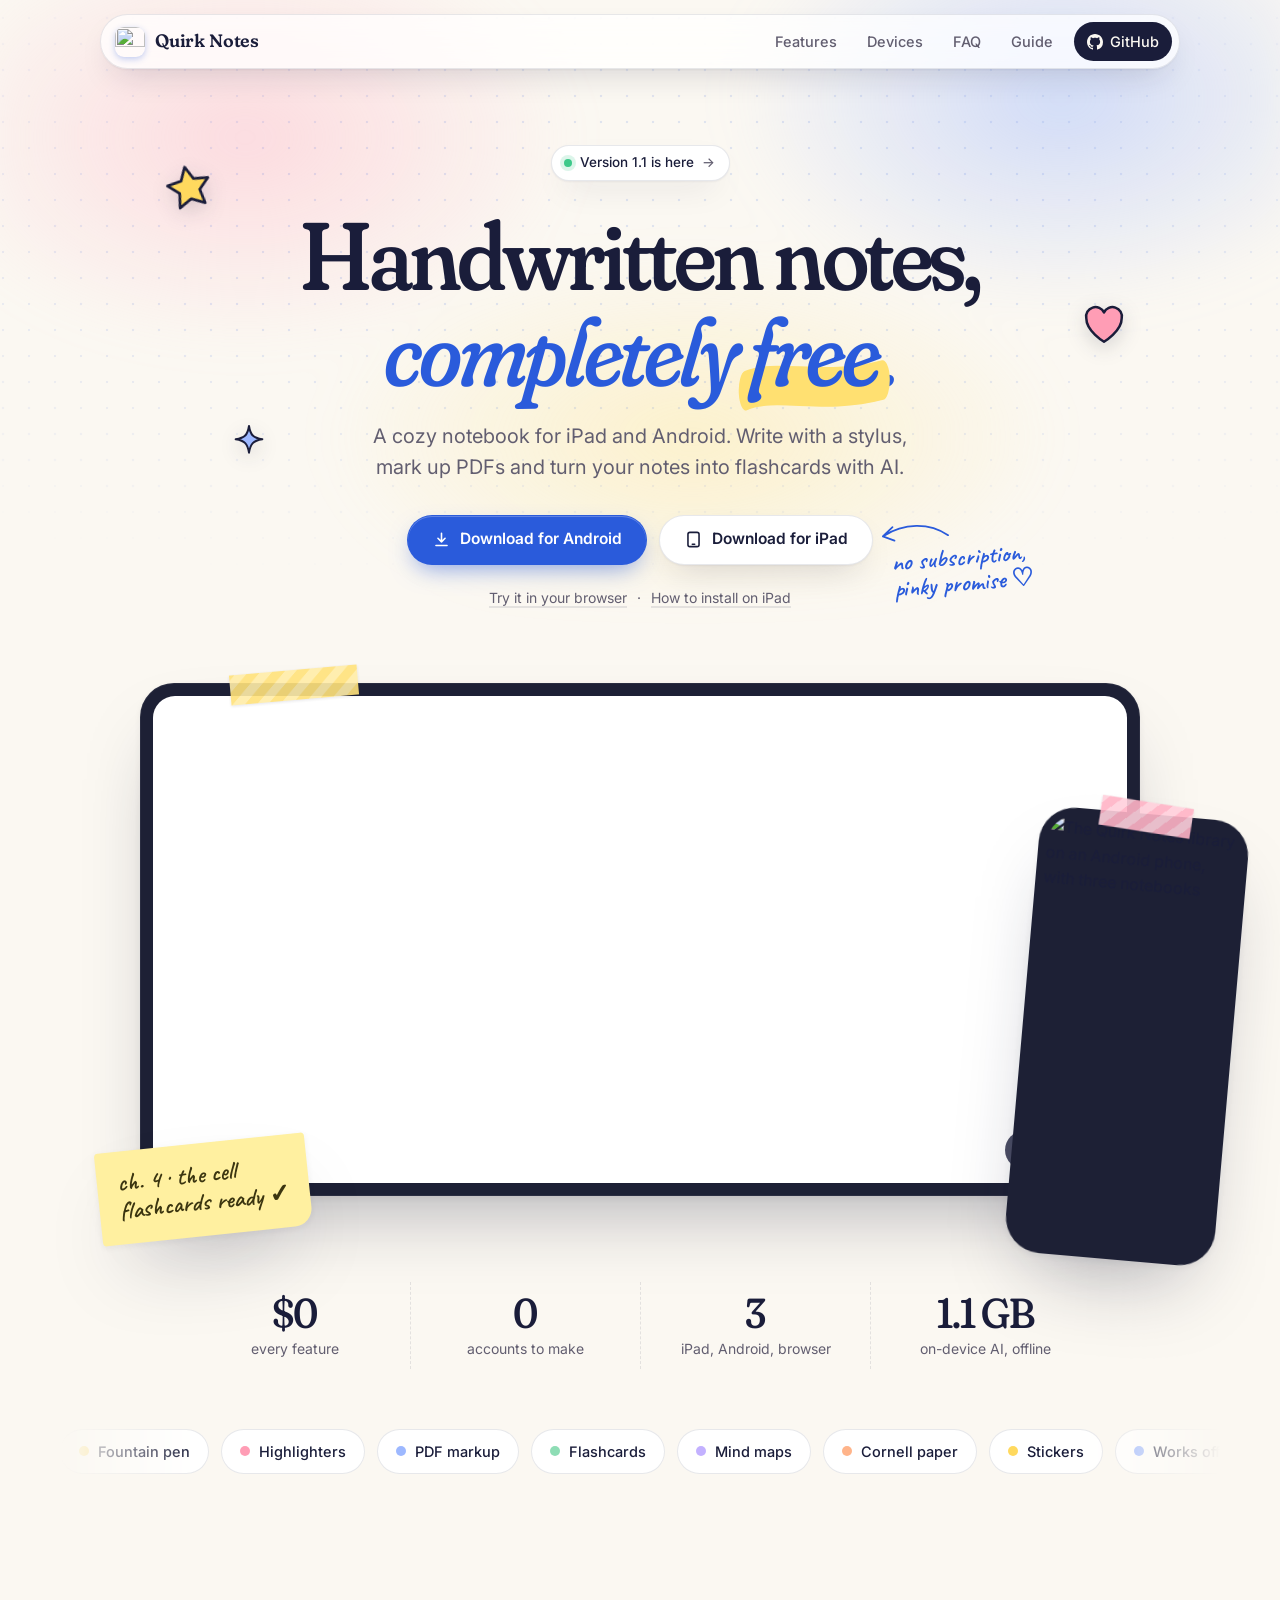
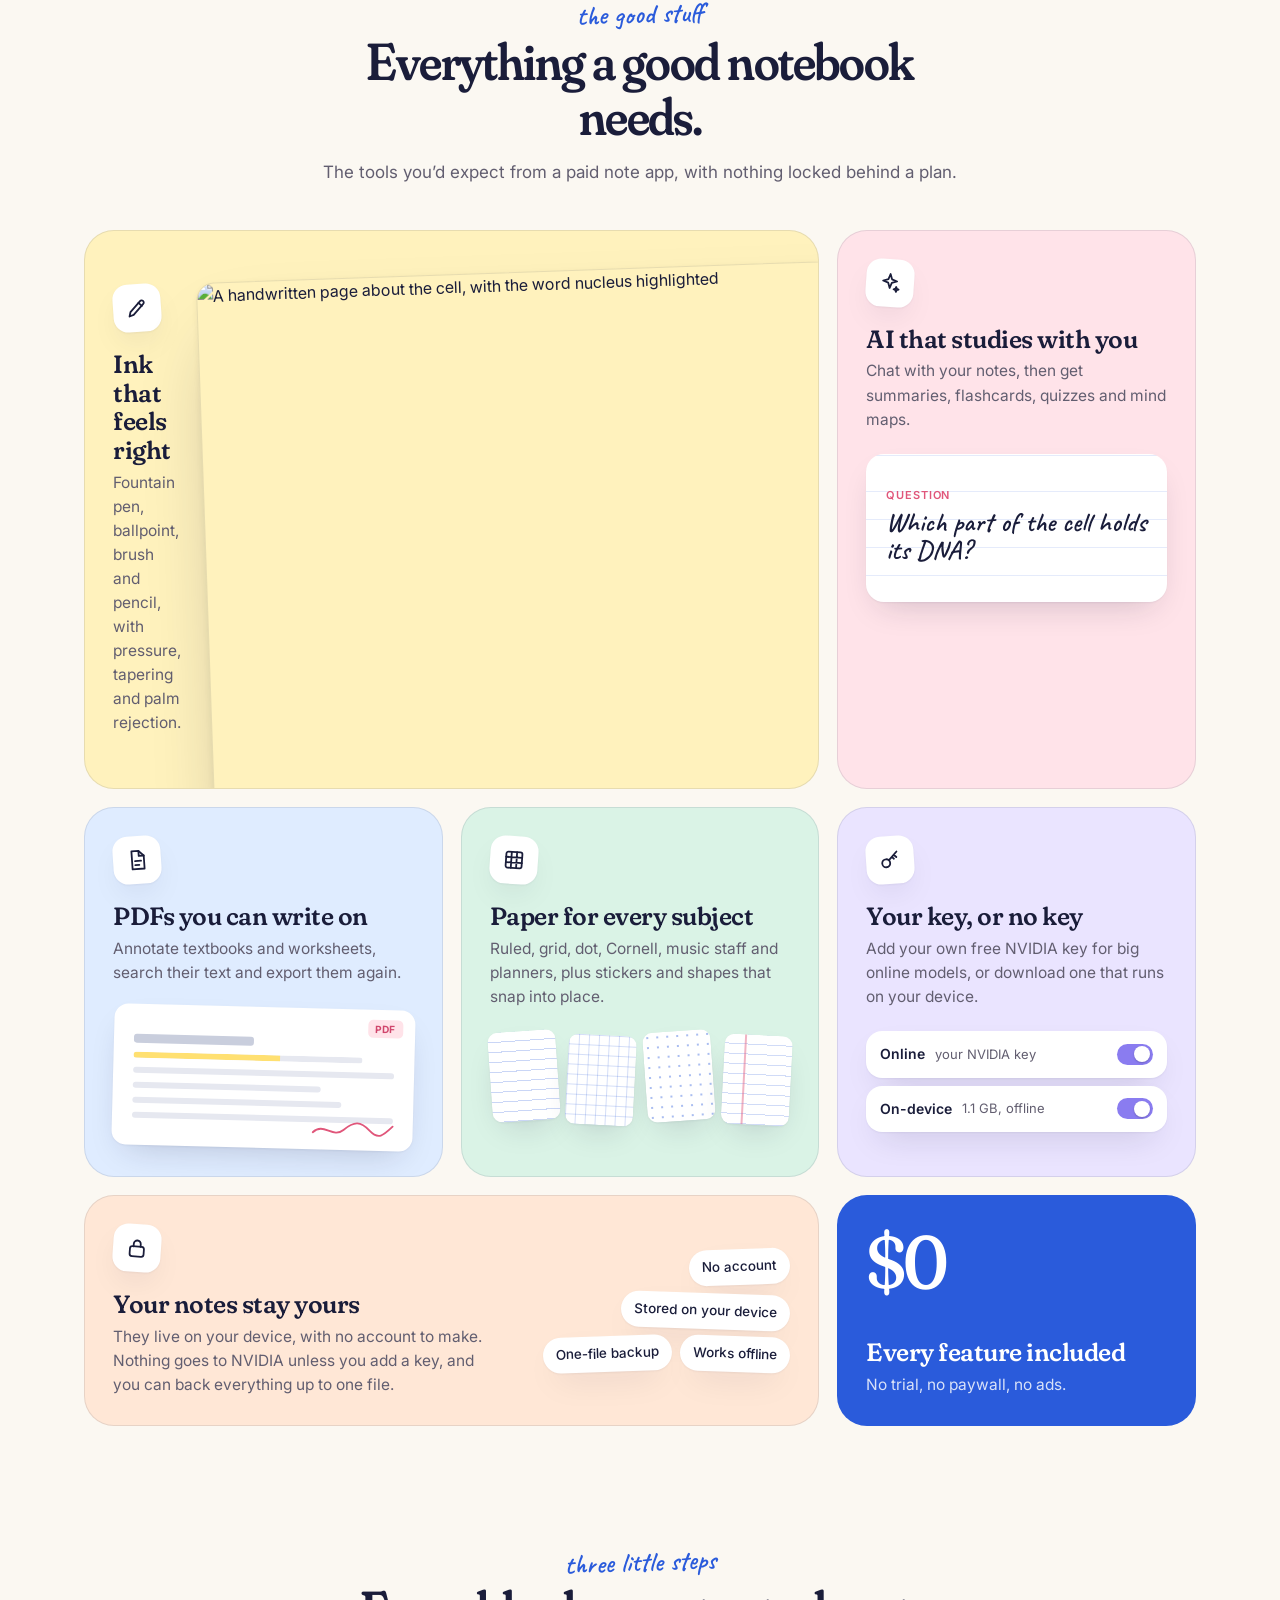
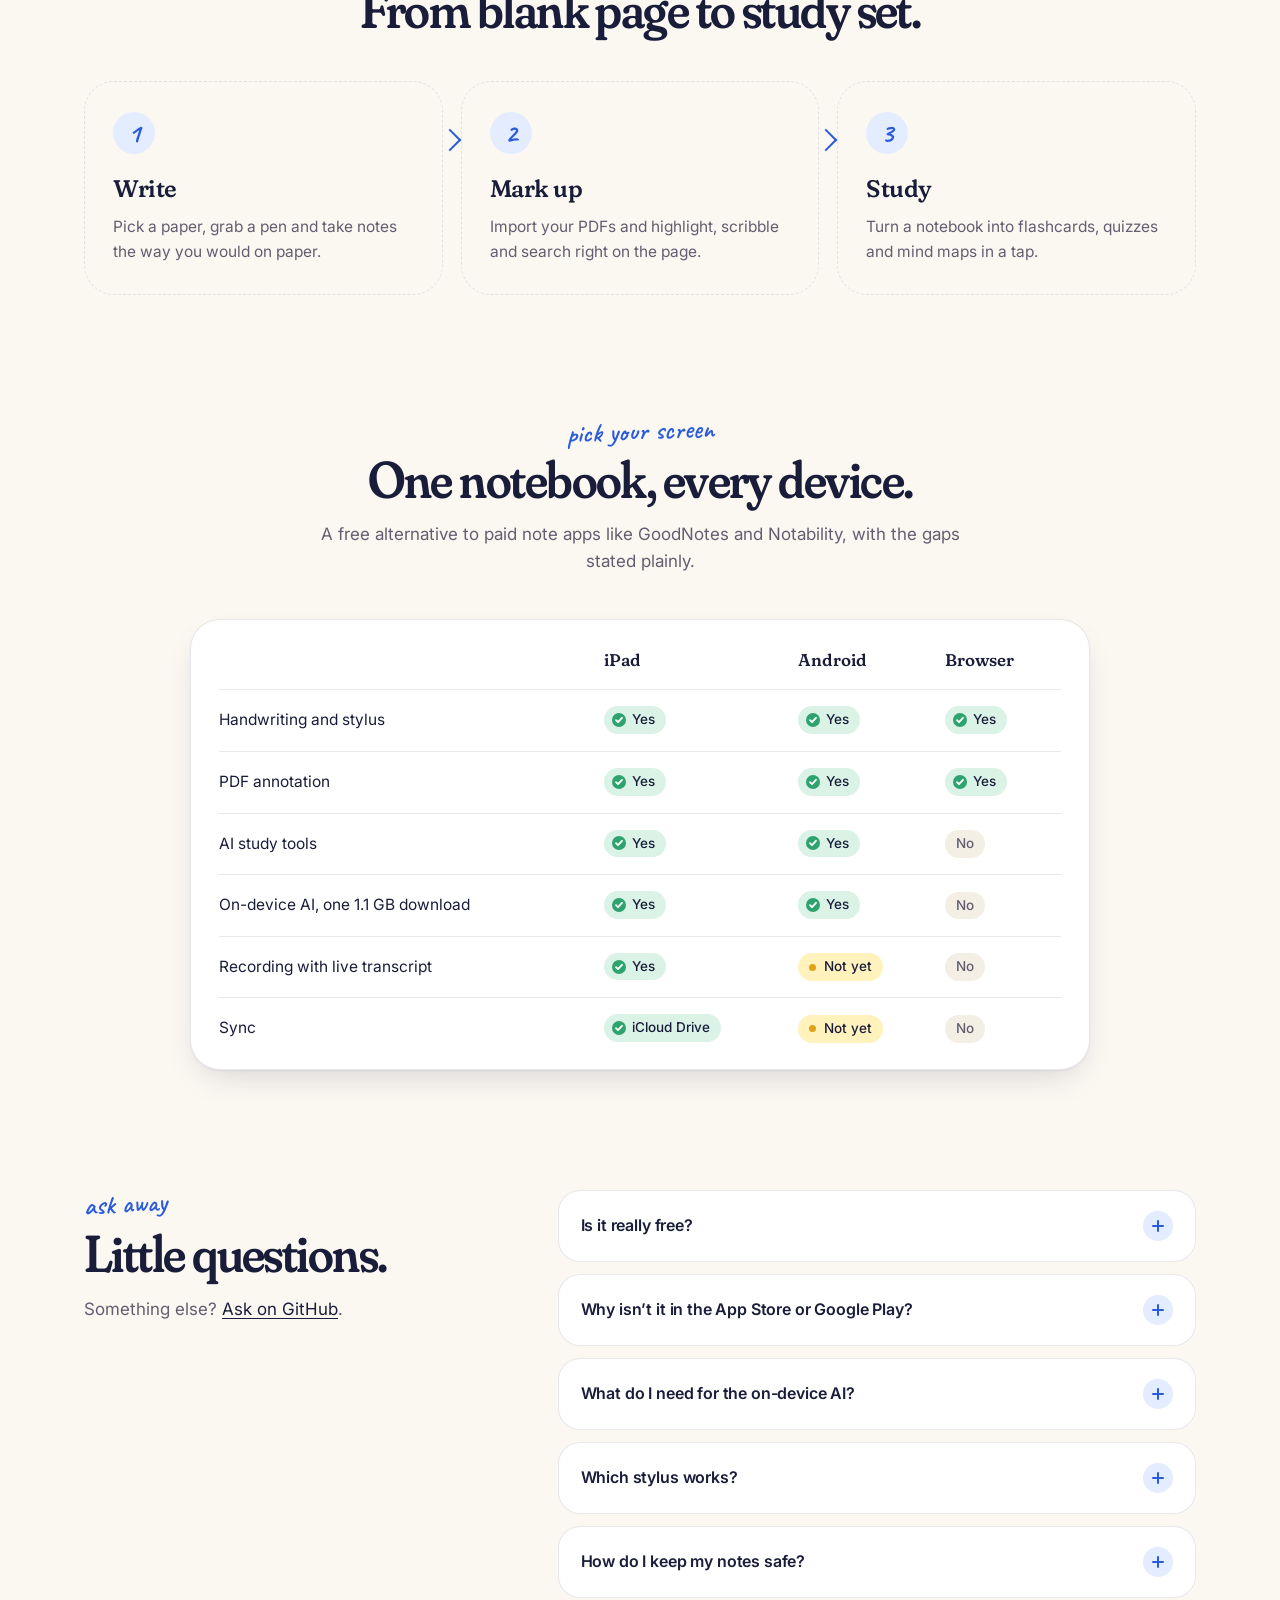
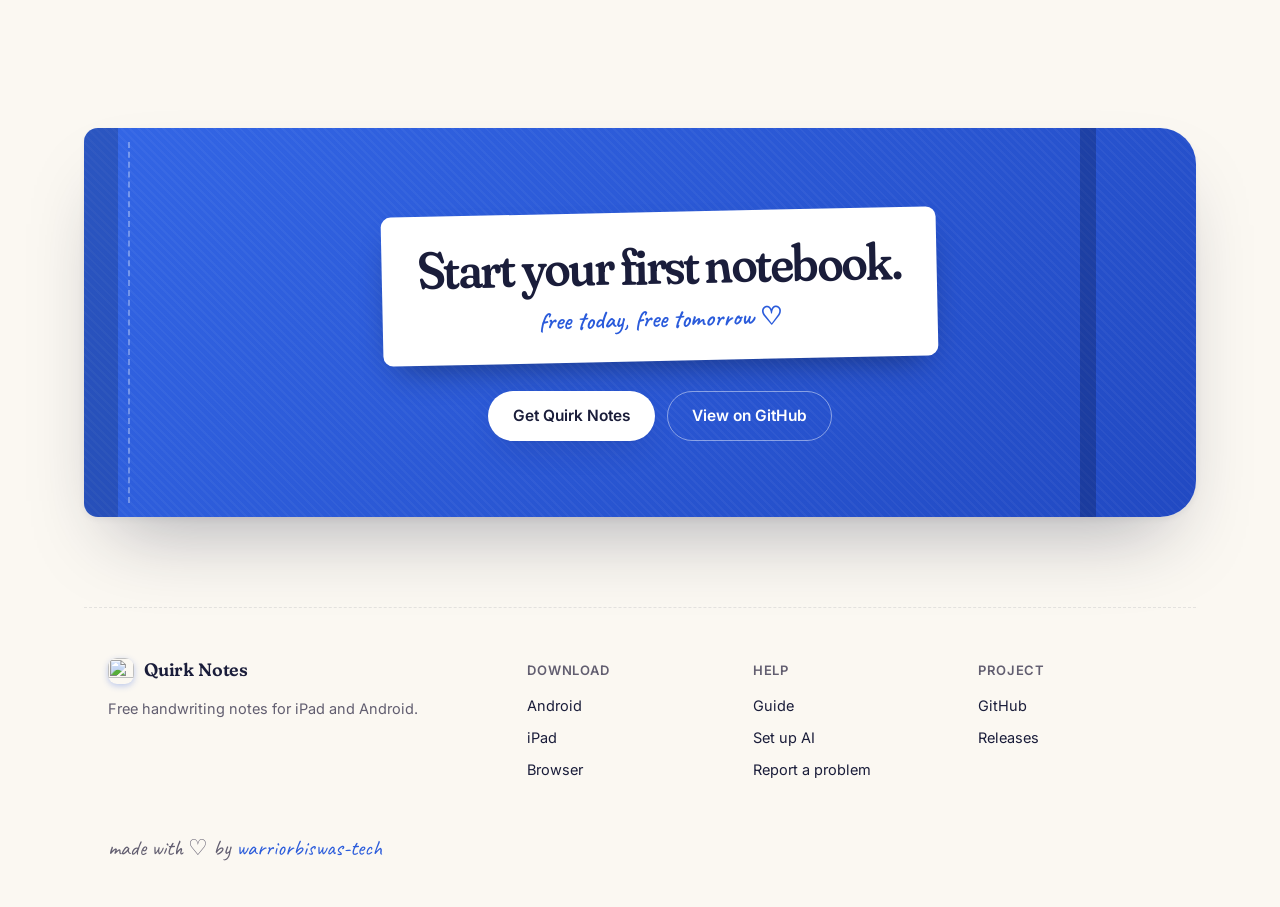
==== commit 8a5e68e1: "Redesign the website with a soft pastel look" ====
--- a/site/index.html
+++ b/site/index.html
@@ -6,8 +6,7 @@
   <title>Quirk Notes: free handwriting note-taking app for iPad and Android</title>
   <meta name="description" content="Quirk Notes is a free note-taking app for iPad and Android. Handwrite with a stylus, annotate PDFs and study with AI. No subscription, no account, no ads.">
   <link rel="canonical" href="https://quirk-notes.vercel.app/">
-  <meta name="theme-color" content="#FFFFFF" media="(prefers-color-scheme: light)">
-  <meta name="theme-color" content="#0A0A0B" media="(prefers-color-scheme: dark)">
+  <meta name="theme-color" content="#FBF8F2">
   <meta property="og:type" content="website">
   <meta property="og:title" content="Quirk Notes: free handwriting notes for iPad and Android">
   <meta property="og:description" content="Handwrite with a stylus, annotate PDFs and study with AI. No subscription, no account, no ads.">
@@ -15,7 +14,12 @@
   <meta property="og:image" content="https://warriorbiswas-tech.github.io/Quirk-notes/media/social-preview.png">
   <meta name="twitter:card" content="summary_large_image">
   <link rel="icon" type="image/png" href="https://warriorbiswas-tech.github.io/Quirk-notes/media/logo.png">
+  <link rel="apple-touch-icon" href="https://warriorbiswas-tech.github.io/Quirk-notes/media/logo.png">
+  <link rel="preconnect" href="https://fonts.googleapis.com">
+  <link rel="preconnect" href="https://fonts.gstatic.com" crossorigin>
+  <link rel="stylesheet" href="https://fonts.googleapis.com/css2?family=Caveat:wght@500;700&family=Fraunces:ital,opsz,wght,SOFT@0,9..144,400..700,100;1,9..144,400..700,100&family=Inter:wght@400;500;600&display=swap">
   <link rel="stylesheet" href="style.css">
+  <script>document.documentElement.classList.add('js');</script>
   <script type="application/ld+json">
   {
     "@context": "https://schema.org",
@@ -32,10 +36,13 @@
 </head>
 <body>
   <header class="bar">
-    <a class="brand" href="./"><img src="https://warriorbiswas-tech.github.io/Quirk-notes/media/logo.png" alt="" width="28" height="28"> Quirk Notes</a>
+    <a class="brand" href="./"><img src="https://warriorbiswas-tech.github.io/Quirk-notes/media/logo.png" alt="" width="30" height="30"> Quirk Notes</a>
     <nav>
+      <a class="hide-sm" href="#features">Features</a>
+      <a class="hide-sm" href="#devices">Devices</a>
+      <a class="hide-sm" href="#faq">FAQ</a>
       <a href="guide.html">Guide</a>
-      <a class="github" href="https://github.com/warriorbiswas-tech/Quirk-notes">
+      <a class="pill" href="https://github.com/warriorbiswas-tech/Quirk-notes">
         <svg viewBox="0 0 16 16" width="16" height="16" aria-hidden="true"><path fill="currentColor" d="M8 0C3.58 0 0 3.58 0 8c0 3.54 2.29 6.53 5.47 7.59.4.07.55-.17.55-.38 0-.19-.01-.82-.01-1.49-2.01.37-2.53-.49-2.69-.94-.09-.23-.48-.94-.82-1.13-.28-.15-.68-.52-.01-.53.63-.01 1.08.58 1.23.82.72 1.21 1.87.87 2.33.66.07-.52.28-.87.51-1.07-1.78-.2-3.64-.89-3.64-3.95 0-.87.31-1.59.82-2.15-.08-.2-.36-1.02.08-2.12 0 0 .67-.21 2.2.82.64-.18 1.32-.27 2-.27s1.36.09 2 .27c1.53-1.04 2.2-.82 2.2-.82.44 1.1.16 1.92.08 2.12.51.56.82 1.27.82 2.15 0 3.07-1.87 3.75-3.65 3.95.29.25.54.73.54 1.48 0 1.07-.01 1.93-.01 2.2 0 .21.15.46.55.38A8.01 8.01 0 0 0 16 8c0-4.42-3.58-8-8-8Z"/></svg>
         GitHub
       </a>
@@ -44,99 +51,242 @@
 
   <main>
     <section class="hero">
-      <h1>Handwritten notes.<br>Completely free.</h1>
-      <p class="lead">Write with a stylus, mark up PDFs and study with AI, on iPad and Android. No subscription, no account, no ads.</p>
-      <div class="actions">
-        <a class="btn primary" href="https://github.com/warriorbiswas-tech/Quirk-notes/releases/latest/download/Quirk-Notes.apk">Download for Android</a>
-        <a class="btn" href="https://github.com/warriorbiswas-tech/Quirk-notes/releases/latest/download/Quirk-Notes.ipa">Download for iPad</a>
-      </div>
-      <p class="small"><a href="https://warriorbiswas-tech.github.io/Quirk-notes/app/">Try it in your browser</a> &nbsp;·&nbsp; iPad installs with Sideloadly or AltStore. <a href="guide.html#ipad">See how</a></p>
-    </section>
-
-    <figure class="film">
-      <video id="film" src="https://warriorbiswas-tech.github.io/Quirk-notes/media/quirk-notes.mp4" poster="https://warriorbiswas-tech.github.io/Quirk-notes/media/quirk-notes.jpg" width="1920" height="1080" autoplay muted loop playsinline preload="metadata" aria-label="Quirk Notes launch video: writing in a notebook, then studying with AI flashcards"></video>
-      <button id="sound" class="sound" type="button" aria-pressed="false">Sound on</button>
-    </figure>
-
-    <section class="points">
-      <article>
-        <h2>Ink that feels right</h2>
-        <p>Fountain pen, ballpoint, brush and pencil, with pressure, tapering and palm rejection.</p>
-      </article>
-      <article>
-        <h2>PDFs you can write on</h2>
-        <p>Annotate textbooks and worksheets, search their text and export them again.</p>
-      </article>
-      <article>
-        <h2>AI that studies with you</h2>
-        <p>Chat with your notes, and get summaries, flashcards, quizzes and mind maps.</p>
-      </article>
-      <article>
-        <h2>Your key, or no key</h2>
-        <p>Add your own free NVIDIA key for large online models, or download one that runs on your device.</p>
-      </article>
-      <article>
-        <h2>Paper for every subject</h2>
-        <p>Ruled, grid, dot, Cornell, music staff and planners, with stickers and shapes that snap into place.</p>
-      </article>
-      <article>
-        <h2>Your notes stay yours</h2>
-        <p>They live on your device, with no account to make. Nothing goes to NVIDIA unless you add a key.</p>
-      </article>
-    </section>
-
-    <section class="compare">
-      <h2 class="title">What you get on each device</h2>
-      <p class="sub">A free alternative to paid note apps like GoodNotes and Notability, with the gaps stated plainly.</p>
-      <div class="table">
+      <svg class="sticker star" viewBox="0 0 48 48" aria-hidden="true"><path d="M24 5l5.6 11.6 12.8 1.7-9.3 8.9 2.3 12.6L24 33.8l-11.4 6 2.3-12.6-9.3-8.9 12.8-1.7z"/></svg>
+      <svg class="sticker heart" viewBox="0 0 48 48" aria-hidden="true"><path d="M24 41S7 31 7 18.5A9 9 0 0 1 24 13a9 9 0 0 1 17 5.5C41 31 24 41 24 41z"/></svg>
+      <svg class="sticker spark" viewBox="0 0 48 48" aria-hidden="true"><path d="M24 6c1.8 11 5 14.2 16 16-11 1.8-14.2 5-16 16-1.8-11-5-14.2-16-16 11-1.8 14.2-5 16-16z"/></svg>
+
+      <a class="eyebrow" href="https://github.com/warriorbiswas-tech/Quirk-notes/releases/latest"><span class="dot"></span> Version 1.1 is here <span class="arrow" aria-hidden="true">→</span></a>
+      <h1>Handwritten notes,<br><em>completely <span class="mark">free<svg viewBox="0 0 300 40" preserveAspectRatio="none" aria-hidden="true"><path d="M6 27 C 70 17, 170 31, 294 19"/></svg></span>.</em></h1>
+      <p class="lead">A cozy notebook for iPad and Android. Write with a stylus, mark up PDFs and turn your notes into flashcards with AI.</p>
+
+      <div class="cta">
+        <div class="actions">
+          <a class="btn primary" href="https://github.com/warriorbiswas-tech/Quirk-notes/releases/latest/download/Quirk-Notes.apk">
+            <svg viewBox="0 0 24 24" aria-hidden="true"><path d="M12 4v11m0 0l-4.5-4.5M12 15l4.5-4.5M5 19.5h14"/></svg>
+            Download for Android
+          </a>
+          <a class="btn" href="https://github.com/warriorbiswas-tech/Quirk-notes/releases/latest/download/Quirk-Notes.ipa">
+            <svg viewBox="0 0 24 24" aria-hidden="true"><rect x="5" y="3" width="14" height="18" rx="2.5"/><path d="M10.5 18h3"/></svg>
+            Download for iPad
+          </a>
+        </div>
+        <p class="note"><svg viewBox="0 0 92 36" aria-hidden="true"><path d="M88 26C66 8 34 6 8 20M20 10L7 20.5 21 27"/></svg>no subscription, <br>pinky promise ♡</p>
+      </div>
+      <p class="small"><a href="https://warriorbiswas-tech.github.io/Quirk-notes/app/">Try it in your browser</a><span aria-hidden="true">·</span><a href="guide.html#ipad">How to install on iPad</a></p>
+    </section>
+
+    <section class="stage" aria-label="Quirk Notes on a tablet and a phone">
+      <div class="tablet">
+        <span class="tape a" aria-hidden="true"></span>
+        <div class="screen">
+          <video id="film" src="https://warriorbiswas-tech.github.io/Quirk-notes/media/quirk-notes.mp4" poster="https://warriorbiswas-tech.github.io/Quirk-notes/media/quirk-notes.jpg" width="1920" height="1080" autoplay muted loop playsinline preload="metadata" aria-label="Quirk Notes launch video: writing in a notebook, then studying with AI flashcards"></video>
+          <button id="sound" class="sound" type="button" aria-pressed="false">
+            <svg viewBox="0 0 24 24" aria-hidden="true"><path d="M4 9.5h3.5L12 5.5v13l-4.5-4H4z"/><path class="wave" d="M16 9a4.2 4.2 0 0 1 0 6M18.6 6.5a8 8 0 0 1 0 11"/></svg>
+            <span>Sound on</span>
+          </button>
+        </div>
+      </div>
+      <div class="phone">
+        <span class="tape b" aria-hidden="true"></span>
+        <img src="https://warriorbiswas-tech.github.io/Quirk-notes/media/android-phone.png" alt="The Quirk Notes library on an Android phone, with three notebooks" width="495" height="1100" loading="lazy">
+      </div>
+      <p class="sticky" aria-hidden="true">ch. 4 · the cell<br>flashcards ready ✓</p>
+    </section>
+
+    <ul class="facts" aria-label="At a glance">
+      <li><strong>$0</strong><span>every feature</span></li>
+      <li><strong>0</strong><span>accounts to make</span></li>
+      <li><strong>3</strong><span>iPad, Android, browser</span></li>
+      <li><strong>1.1 GB</strong><span>on-device AI, offline</span></li>
+    </ul>
+
+    <div class="ribbon" aria-hidden="true">
+      <ul class="track">
+        <li><i style="--c:#FFD95E"></i>Fountain pen</li><li><i style="--c:#FF9DB5"></i>Highlighters</li><li><i style="--c:#9DB8FF"></i>PDF markup</li><li><i style="--c:#8EDDB5"></i>Flashcards</li><li><i style="--c:#C3B1FF"></i>Mind maps</li><li><i style="--c:#FFB48A"></i>Cornell paper</li><li><i style="--c:#FFD95E"></i>Stickers</li><li><i style="--c:#9DB8FF"></i>Works offline</li><li><i style="--c:#FF9DB5"></i>Dark mode</li><li><i style="--c:#8EDDB5"></i>Quizzes</li>
+      </ul>
+      <ul class="track">
+        <li><i style="--c:#FFD95E"></i>Fountain pen</li><li><i style="--c:#FF9DB5"></i>Highlighters</li><li><i style="--c:#9DB8FF"></i>PDF markup</li><li><i style="--c:#8EDDB5"></i>Flashcards</li><li><i style="--c:#C3B1FF"></i>Mind maps</li><li><i style="--c:#FFB48A"></i>Cornell paper</li><li><i style="--c:#FFD95E"></i>Stickers</li><li><i style="--c:#9DB8FF"></i>Works offline</li><li><i style="--c:#FF9DB5"></i>Dark mode</li><li><i style="--c:#8EDDB5"></i>Quizzes</li>
+      </ul>
+    </div>
+
+    <section id="features" class="section">
+      <header class="head reveal">
+        <p class="kicker">the good stuff</p>
+        <h2>Everything a good notebook needs.</h2>
+        <p class="sub">The tools you’d expect from a paid note app, with nothing locked behind a plan.</p>
+      </header>
+
+      <div class="bento">
+        <article class="card butter wide reveal">
+          <div class="copy">
+            <span class="icon"><svg viewBox="0 0 24 24" aria-hidden="true"><path d="M4 20l1.2-4.4L15.5 5.3a2.1 2.1 0 0 1 3 3L8.2 18.6 4 20z"/><path d="M13.8 7l3.2 3.2"/></svg></span>
+            <h3>Ink that feels right</h3>
+            <p>Fountain pen, ballpoint, brush and pencil, with pressure, tapering and palm rejection.</p>
+          </div>
+          <img class="shot" src="https://warriorbiswas-tech.github.io/Quirk-notes/media/editor.png" alt="A handwritten page about the cell, with the word nucleus highlighted" width="800" height="561" loading="lazy">
+        </article>
+
+        <article class="card blush reveal">
+          <span class="icon"><svg viewBox="0 0 24 24" aria-hidden="true"><path d="M12 3l1.8 5.2L19 10l-5.2 1.8L12 17l-1.8-5.2L5 10l5.2-1.8z"/><path d="M18.5 15.5l.7 1.8 1.8.7-1.8.7-.7 1.8-.7-1.8-1.8-.7 1.8-.7z"/></svg></span>
+          <h3>AI that studies with you</h3>
+          <p>Chat with your notes, then get summaries, flashcards, quizzes and mind maps.</p>
+          <div class="flip" aria-hidden="true">
+            <div class="flip-in">
+              <div class="face front"><small>question</small>Which part of the cell holds its DNA?</div>
+              <div class="face back"><small>answer</small>The nucleus ✦</div>
+            </div>
+          </div>
+        </article>
+
+        <article class="card sky reveal">
+          <span class="icon"><svg viewBox="0 0 24 24" aria-hidden="true"><path d="M7 3h7l5 5v13H7z"/><path d="M14 3v5h5M10 13h6M10 17h4"/></svg></span>
+          <h3>PDFs you can write on</h3>
+          <p>Annotate textbooks and worksheets, search their text and export them again.</p>
+          <div class="pdf" aria-hidden="true">
+            <span class="tag">PDF</span>
+            <i class="l t"></i><i class="l hl"></i><i class="l"></i><i class="l s"></i><i class="l u"></i><i class="l"></i>
+            <svg viewBox="0 0 120 40"><path d="M8 26c14-14 26 8 40-4s22-12 34 0 18 6 30-6"/></svg>
+          </div>
+        </article>
+
+        <article class="card mint reveal">
+          <span class="icon"><svg viewBox="0 0 24 24" aria-hidden="true"><rect x="4" y="4" width="16" height="16" rx="2"/><path d="M4 9.3h16M4 14.6h16M9.3 4v16M14.6 4v16"/></svg></span>
+          <h3>Paper for every subject</h3>
+          <p>Ruled, grid, dot, Cornell, music staff and planners, plus stickers and shapes that snap into place.</p>
+          <div class="papers" aria-hidden="true"><span class="ruled"></span><span class="grid"></span><span class="dots"></span><span class="cornell"></span></div>
+        </article>
+
+        <article class="card lilac reveal">
+          <span class="icon"><svg viewBox="0 0 24 24" aria-hidden="true"><circle cx="8" cy="15" r="4"/><path d="M11 12l8-8M16 7l2.5 2.5M14 9l2 2"/></svg></span>
+          <h3>Your key, or no key</h3>
+          <p>Add your own free NVIDIA key for big online models, or download one that runs on your device.</p>
+          <ul class="modes" aria-hidden="true">
+            <li><b>Online</b><span>your NVIDIA key</span><i class="on"></i></li>
+            <li><b>On-device</b><span>1.1 GB, offline</span><i class="on"></i></li>
+          </ul>
+        </article>
+
+        <article class="card peach wide reveal">
+          <div class="copy">
+            <span class="icon"><svg viewBox="0 0 24 24" aria-hidden="true"><rect x="5" y="10.5" width="14" height="10" rx="2.5"/><path d="M8.5 10.5V8a3.5 3.5 0 0 1 7 0v2.5"/></svg></span>
+            <h3>Your notes stay yours</h3>
+            <p>They live on your device, with no account to make. Nothing goes to NVIDIA unless you add a key, and you can back everything up to one file.</p>
+          </div>
+          <ul class="chips" aria-hidden="true">
+            <li>No account</li>
+            <li>Stored on your device</li>
+            <li>One-file backup</li>
+            <li>Works offline</li>
+          </ul>
+        </article>
+
+        <article class="card free reveal">
+          <p class="price">$0</p>
+          <h3>Every feature included</h3>
+          <p>No trial, no paywall, no ads.</p>
+        </article>
+      </div>
+    </section>
+
+    <section class="section">
+      <header class="head reveal">
+        <p class="kicker">three little steps</p>
+        <h2>From blank page to study set.</h2>
+      </header>
+      <ol class="steps">
+        <li class="reveal"><span class="num">1</span><h3>Write</h3><p>Pick a paper, grab a pen and take notes the way you would on paper.</p></li>
+        <li class="reveal"><span class="num">2</span><h3>Mark up</h3><p>Import your PDFs and highlight, scribble and search right on the page.</p></li>
+        <li class="reveal"><span class="num">3</span><h3>Study</h3><p>Turn a notebook into flashcards, quizzes and mind maps in a tap.</p></li>
+      </ol>
+    </section>
+
+    <section id="devices" class="section">
+      <header class="head reveal">
+        <p class="kicker">pick your screen</p>
+        <h2>One notebook, every device.</h2>
+        <p class="sub">A free alternative to paid note apps like GoodNotes and Notability, with the gaps stated plainly.</p>
+      </header>
+      <div class="table reveal">
         <table>
-          <thead><tr><th></th><th>iPad</th><th>Android</th><th>Browser</th></tr></thead>
+          <thead><tr><th><span class="sr">Feature</span></th><th>iPad</th><th>Android</th><th>Browser</th></tr></thead>
           <tbody>
-            <tr><th>Handwriting and stylus</th><td>Yes</td><td>Yes</td><td>Yes</td></tr>
-            <tr><th>PDF annotation</th><td>Yes</td><td>Yes</td><td>Yes</td></tr>
-            <tr><th>AI study tools</th><td>Yes</td><td>Yes</td><td class="no">No</td></tr>
-            <tr><th>On-device AI, one 1.1 GB download</th><td>Yes</td><td>Yes</td><td class="no">No</td></tr>
-            <tr><th>Recording with live transcript</th><td>Yes</td><td class="no">Not yet</td><td class="no">No</td></tr>
-            <tr><th>Sync</th><td>iCloud Drive</td><td class="no">Not yet</td><td class="no">No</td></tr>
+            <tr><th>Handwriting and stylus</th><td><span class="y">Yes</span></td><td><span class="y">Yes</span></td><td><span class="y">Yes</span></td></tr>
+            <tr><th>PDF annotation</th><td><span class="y">Yes</span></td><td><span class="y">Yes</span></td><td><span class="y">Yes</span></td></tr>
+            <tr><th>AI study tools</th><td><span class="y">Yes</span></td><td><span class="y">Yes</span></td><td><span class="n">No</span></td></tr>
+            <tr><th>On-device AI, one 1.1 GB download</th><td><span class="y">Yes</span></td><td><span class="y">Yes</span></td><td><span class="n">No</span></td></tr>
+            <tr><th>Recording with live transcript</th><td><span class="y">Yes</span></td><td><span class="s">Not yet</span></td><td><span class="n">No</span></td></tr>
+            <tr><th>Sync</th><td><span class="y">iCloud Drive</span></td><td><span class="s">Not yet</span></td><td><span class="n">No</span></td></tr>
           </tbody>
         </table>
       </div>
     </section>
 
-    <section class="faq">
-      <h2 class="title">Questions</h2>
-      <details>
-        <summary>Is it really free?</summary>
-        <p>Yes. Every feature is included, with no subscription, ads or account. NVIDIA’s free key has its own limits, and the on-device model has none.</p>
-      </details>
-      <details>
-        <summary>Why isn’t it in the App Store or Google Play?</summary>
-        <p>Quirk Notes is distributed directly for now. On Android you install the file. On iPad you use Sideloadly or AltStore, and with a free Apple ID the app has to be reinstalled every 7 days.</p>
-      </details>
-      <details>
-        <summary>What do I need for the on-device AI?</summary>
-        <p>A one-time 1.1 GB download. On Android it needs about 4 GB of memory, and answers are slower than online.</p>
-      </details>
-      <details>
-        <summary>Which stylus works?</summary>
-        <p>Apple Pencil on iPad and styluses on Android. You can also write with your finger.</p>
-      </details>
-    </section>
-
-    <section class="end">
-      <h2 class="title">Start your first notebook.</h2>
+    <section id="faq" class="section faq">
+      <header class="head reveal">
+        <p class="kicker">ask away</p>
+        <h2>Little questions.</h2>
+        <p class="sub">Something else? <a href="https://github.com/warriorbiswas-tech/Quirk-notes/issues">Ask on GitHub</a>.</p>
+      </header>
+      <div class="qs reveal">
+        <details>
+          <summary>Is it really free?</summary>
+          <p>Yes. Every feature is included, with no subscription, ads or account. NVIDIA’s free key has its own limits, and the on-device model has none.</p>
+        </details>
+        <details>
+          <summary>Why isn’t it in the App Store or Google Play?</summary>
+          <p>Quirk Notes is distributed directly for now. On Android you install the file. On iPad you use Sideloadly or AltStore, and with a free Apple ID the app has to be reinstalled every 7 days.</p>
+        </details>
+        <details>
+          <summary>What do I need for the on-device AI?</summary>
+          <p>A one-time 1.1 GB download. On Android it needs about 4 GB of memory, and answers are slower than online.</p>
+        </details>
+        <details>
+          <summary>Which stylus works?</summary>
+          <p>Apple Pencil on iPad and styluses on Android. You can also write with your finger.</p>
+        </details>
+        <details>
+          <summary>How do I keep my notes safe?</summary>
+          <p>Notes live on your device. In Settings › Storage &amp; backup, create a backup file and keep it somewhere safe, then restore from it on any device.</p>
+        </details>
+      </div>
+    </section>
+
+    <section class="cover reveal">
+      <span class="band" aria-hidden="true"></span>
+      <div class="label">
+        <h2>Start your first notebook.</h2>
+        <p>free today, free tomorrow ♡</p>
+      </div>
       <div class="actions">
-        <a class="btn primary" href="https://github.com/warriorbiswas-tech/Quirk-notes/releases/latest">Get Quirk Notes</a>
-        <a class="btn" href="https://github.com/warriorbiswas-tech/Quirk-notes">View on GitHub</a>
+        <a class="btn light" href="https://github.com/warriorbiswas-tech/Quirk-notes/releases/latest">Get Quirk Notes</a>
+        <a class="btn ghost" href="https://github.com/warriorbiswas-tech/Quirk-notes">View on GitHub</a>
       </div>
     </section>
   </main>
 
   <footer>
-    <span>Quirk Notes</span>
-    <a href="guide.html">Guide</a>
-    <a href="https://github.com/warriorbiswas-tech/Quirk-notes">GitHub</a>
-    <a href="https://github.com/warriorbiswas-tech/Quirk-notes/issues">Report a problem</a>
+    <div class="foot-brand">
+      <a class="brand" href="./"><img src="https://warriorbiswas-tech.github.io/Quirk-notes/media/logo.png" alt="" width="26" height="26"> Quirk Notes</a>
+      <p>Free handwriting notes for iPad and Android.</p>
+    </div>
+    <div class="foot-col">
+      <h4>Download</h4>
+      <a href="https://github.com/warriorbiswas-tech/Quirk-notes/releases/latest/download/Quirk-Notes.apk">Android</a>
+      <a href="https://github.com/warriorbiswas-tech/Quirk-notes/releases/latest/download/Quirk-Notes.ipa">iPad</a>
+      <a href="https://warriorbiswas-tech.github.io/Quirk-notes/app/">Browser</a>
+    </div>
+    <div class="foot-col">
+      <h4>Help</h4>
+      <a href="guide.html">Guide</a>
+      <a href="guide.html#ai">Set up AI</a>
+      <a href="https://github.com/warriorbiswas-tech/Quirk-notes/issues">Report a problem</a>
+    </div>
+    <div class="foot-col">
+      <h4>Project</h4>
+      <a href="https://github.com/warriorbiswas-tech/Quirk-notes">GitHub</a>
+      <a href="https://github.com/warriorbiswas-tech/Quirk-notes/releases">Releases</a>
+    </div>
+    <p class="made">made with ♡ by <a href="https://github.com/warriorbiswas-tech">warriorbiswas-tech</a></p>
   </footer>
 
   <script>
@@ -145,13 +295,28 @@
       var sound = document.getElementById('sound');
       sound.addEventListener('click', function () {
         film.muted = !film.muted;
-        sound.textContent = film.muted ? 'Sound on' : 'Sound off';
+        sound.querySelector('span').textContent = film.muted ? 'Sound on' : 'Sound off';
         sound.setAttribute('aria-pressed', String(!film.muted));
         if (!film.muted) {
           film.currentTime = 0;
           film.play();
         }
       });
+
+      var items = document.querySelectorAll('.reveal');
+      if (!('IntersectionObserver' in window)) {
+        items.forEach(function (el) { el.classList.add('in'); });
+        return;
+      }
+      var io = new IntersectionObserver(function (entries) {
+        entries.forEach(function (e) {
+          if (e.isIntersecting) {
+            e.target.classList.add('in');
+            io.unobserve(e.target);
+          }
+        });
+      }, { rootMargin: '0px 0px -6% 0px' });
+      items.forEach(function (el) { io.observe(el); });
     })();
   </script>
 </body>
--- a/site/style.css
+++ b/site/style.css
@@ -1,110 +1,495 @@
 :root {
-  --bg: #FFFFFF;
-  --text: #0A0A0B;
-  --muted: #6B6F76;
-  --line: #E8E8EA;
-  --soft: #F6F6F7;
-  --accent: #1D5BD8;
-  --button: #0A0A0B;
-  --button-text: #FFFFFF;
-  color-scheme: light dark;
-}
-@media (prefers-color-scheme: dark) {
-  :root {
-    --bg: #0A0A0B;
-    --text: #F5F5F6;
-    --muted: #9A9DA3;
-    --line: #232326;
-    --soft: #141416;
-    --accent: #7AA2F7;
-    --button: #F5F5F6;
-    --button-text: #0A0A0B;
-  }
-}
+  --paper: #FBF8F2;
+  --paper-2: #F4EFE5;
+  --card: #FFFFFF;
+  --ink: #1A1D3A;
+  --muted: #625E70;
+  --line: rgba(26, 29, 58, 0.1);
+  --blue: #2A5BDB;
+  --blue-ink: #FFFFFF;
+  --blue-soft: #E4ECFF;
+  --butter: #FFF2BD;
+  --blush: #FFE3E9;
+  --mint: #DAF3E6;
+  --sky: #DFECFF;
+  --lilac: #EAE4FF;
+  --peach: #FFE7D6;
+  --hl: #FFE071;
+  --dot: rgba(42, 91, 219, 0.13);
+  --bezel: #1D2035;
+  --shadow: 0 1px 2px rgba(26, 29, 58, 0.05), 0 14px 34px -14px rgba(26, 29, 58, 0.22);
+  --shadow-lg: 0 2px 6px rgba(26, 29, 58, 0.06), 0 40px 80px -30px rgba(26, 29, 58, 0.35);
+  --serif: "Fraunces", Georgia, "Times New Roman", serif;
+  --hand: "Caveat", "Bradley Hand", "Segoe Print", cursive;
+  --sans: "Inter", -apple-system, BlinkMacSystemFont, "Segoe UI", Roboto, Helvetica, Arial, sans-serif;
+  color-scheme: light;
+}
+
 * { box-sizing: border-box; }
-html { -webkit-text-size-adjust: 100%; scroll-behavior: smooth; }
+html { overflow-x: clip; -webkit-text-size-adjust: 100%; scroll-behavior: smooth; scroll-padding-top: 96px; }
 body {
   margin: 0;
-  background: var(--bg);
-  color: var(--text);
-  font: 16px/1.6 -apple-system, BlinkMacSystemFont, "SF Pro Text", "Segoe UI", Roboto, Helvetica, Arial, sans-serif;
+  overflow-x: clip;
+  background: var(--paper);
+  color: var(--ink);
+  font: 16px/1.6 var(--sans);
   -webkit-font-smoothing: antialiased;
 }
 a { color: inherit; }
 img, video { display: block; max-width: 100%; height: auto; }
-
-.bar { display: flex; align-items: center; justify-content: space-between; gap: 16px; max-width: 1120px; margin: 0 auto; padding: 18px 24px; }
-.brand { display: inline-flex; align-items: center; gap: 10px; font-weight: 600; letter-spacing: -0.01em; text-decoration: none; }
-.brand img { border-radius: 7px; }
-nav { display: flex; align-items: center; gap: 22px; font-size: 14.5px; }
-nav a { color: var(--muted); text-decoration: none; transition: color 0.15s; }
-nav a:hover { color: var(--text); }
-.github { display: inline-flex; align-items: center; gap: 7px; }
-
-main { max-width: 1120px; margin: 0 auto; padding: 0 24px; }
-.hero { padding: 72px 0 48px; text-align: center; }
-h1 { margin: 0 0 20px; font-size: clamp(42px, 7.4vw, 76px); font-weight: 650; line-height: 1.04; letter-spacing: -0.04em; }
-.lead { max-width: 560px; margin: 0 auto 30px; color: var(--muted); font-size: clamp(17px, 2.2vw, 20px); line-height: 1.5; letter-spacing: -0.01em; }
-.actions { display: flex; flex-wrap: wrap; justify-content: center; gap: 10px; }
-.btn { display: inline-flex; align-items: center; min-height: 44px; padding: 0 20px; border: 1px solid var(--line); border-radius: 10px; font-size: 15px; font-weight: 550; text-decoration: none; transition: border-color 0.15s, opacity 0.15s; }
-.btn:hover { border-color: var(--muted); }
-.btn.primary { background: var(--button); border-color: var(--button); color: var(--button-text); }
-.btn.primary:hover { opacity: 0.85; }
-.small { margin: 18px 0 0; color: var(--muted); font-size: 13.5px; }
-.small a { text-underline-offset: 2px; }
-
-.film { position: relative; margin: 0 0 96px; }
-.film video { width: 100%; border: 1px solid var(--line); border-radius: 16px; background: var(--soft); }
-.sound { position: absolute; right: 14px; bottom: 14px; min-height: 36px; padding: 0 13px; border: 1px solid rgba(255, 255, 255, 0.18); border-radius: 9px; background: rgba(10, 10, 11, 0.74); color: #FFFFFF; font-family: inherit; font-size: 13px; font-weight: 500; cursor: pointer; }
-
-.points { display: grid; grid-template-columns: repeat(3, 1fr); gap: 44px 40px; padding-bottom: 104px; }
-.points h2 { margin: 0 0 7px; font-size: 16.5px; font-weight: 600; letter-spacing: -0.012em; }
-.points p { margin: 0; color: var(--muted); font-size: 15px; line-height: 1.55; }
-
-.title { margin: 0 0 10px; font-size: clamp(27px, 3.8vw, 38px); font-weight: 650; line-height: 1.15; letter-spacing: -0.03em; }
-.sub { max-width: 600px; margin: 0 0 28px; color: var(--muted); }
-.compare { padding-bottom: 104px; }
-.table { overflow-x: auto; }
-table { width: 100%; min-width: 540px; border-collapse: collapse; font-size: 15px; }
-th, td { padding: 13px 10px; border-bottom: 1px solid var(--line); text-align: left; font-weight: 400; }
+h1, h2, h3 { font-family: var(--serif); font-variation-settings: "SOFT" 100; font-weight: 560; }
+.sr { position: absolute; width: 1px; height: 1px; overflow: hidden; clip: rect(0 0 0 0); white-space: nowrap; }
+:focus-visible { outline: 2.5px solid var(--blue); outline-offset: 3px; border-radius: 8px; }
+
+/* Header */
+.bar {
+  position: sticky;
+  top: 14px;
+  z-index: 50;
+  display: flex;
+  align-items: center;
+  justify-content: space-between;
+  gap: 16px;
+  width: calc(100% - 32px);
+  max-width: 1080px;
+  margin: 14px auto 0;
+  padding: 7px 7px 7px 14px;
+  border: 1px solid var(--line);
+  border-radius: 999px;
+  background: color-mix(in srgb, var(--card) 76%, transparent);
+  box-shadow: var(--shadow);
+  -webkit-backdrop-filter: blur(16px) saturate(1.5);
+  backdrop-filter: blur(16px) saturate(1.5);
+}
+.brand { display: inline-flex; align-items: center; gap: 10px; font-family: var(--serif); font-variation-settings: "SOFT" 100; font-size: 18px; font-weight: 600; letter-spacing: -0.01em; text-decoration: none; }
+.brand img { border-radius: 9px; box-shadow: 0 2px 6px rgba(42, 91, 219, 0.3); }
+.bar nav { display: flex; align-items: center; gap: 4px; font-size: 14.5px; font-weight: 500; }
+.bar nav a { padding: 8px 13px; border-radius: 999px; color: var(--muted); text-decoration: none; transition: color 0.15s, background-color 0.15s; }
+.bar nav a:hover { background: var(--paper-2); color: var(--ink); }
+.bar nav .pill { display: inline-flex; align-items: center; gap: 7px; margin-left: 4px; background: var(--ink); color: var(--paper); }
+.bar nav .pill:hover { background: var(--ink); color: var(--paper); opacity: 0.86; }
+
+main { max-width: 1160px; margin: 0 auto; padding: 0 24px; }
+
+/* Hero */
+.hero { position: relative; padding: 76px 0 40px; text-align: center; isolation: isolate; }
+.hero::before {
+  content: "";
+  position: absolute;
+  inset: -90px -50vw 0;
+  z-index: -1;
+  background-image: radial-gradient(var(--dot) 1.3px, transparent 1.6px);
+  background-size: 26px 26px;
+  -webkit-mask-image: radial-gradient(ellipse 60% 70% at 50% 40%, #000 30%, transparent 75%);
+  mask-image: radial-gradient(ellipse 60% 70% at 50% 40%, #000 30%, transparent 75%);
+}
+.hero::after {
+  content: "";
+  position: absolute;
+  inset: -140px -8vw 12%;
+  z-index: -2;
+  background:
+    radial-gradient(36% 46% at 20% 32%, rgba(255, 179, 198, 0.42), transparent 70%),
+    radial-gradient(36% 46% at 82% 26%, rgba(157, 184, 255, 0.45), transparent 70%),
+    radial-gradient(40% 40% at 54% 78%, rgba(255, 226, 122, 0.32), transparent 70%);
+  filter: blur(24px);
+}
+.eyebrow {
+  display: inline-flex;
+  align-items: center;
+  gap: 8px;
+  margin-bottom: 26px;
+  padding: 6px 14px 6px 12px;
+  border: 1px solid var(--line);
+  border-radius: 999px;
+  background: var(--card);
+  box-shadow: var(--shadow);
+  font-size: 13.5px;
+  font-weight: 500;
+  text-decoration: none;
+}
+.eyebrow .dot { width: 8px; height: 8px; border-radius: 50%; background: #3DC98A; box-shadow: 0 0 0 4px rgba(61, 201, 138, 0.18); }
+.eyebrow .arrow { color: var(--muted); transition: transform 0.2s; }
+.eyebrow:hover .arrow { transform: translateX(3px); }
+h1 {
+  margin: 0 0 22px;
+  font-size: clamp(46px, 8.4vw, 96px);
+  font-variation-settings: "SOFT" 100, "opsz" 144;
+  font-weight: 520;
+  line-height: 1;
+  letter-spacing: -0.035em;
+}
+h1 em { color: var(--blue); font-weight: 480; }
+.mark { position: relative; z-index: 0; white-space: nowrap; }
+.mark svg { position: absolute; left: -5%; bottom: 0.02em; z-index: -1; width: 110%; height: 0.55em; overflow: visible; }
+.mark path { fill: none; stroke: var(--hl); stroke-width: 30; stroke-linecap: round; stroke-dasharray: 320; stroke-dashoffset: 0; }
+.js .mark path { stroke-dashoffset: 320; animation: draw 0.9s 0.45s cubic-bezier(0.6, 0, 0.3, 1) forwards; }
+@keyframes draw { to { stroke-dashoffset: 0; } }
+.lead { max-width: 560px; margin: 0 auto 32px; color: var(--muted); font-size: clamp(17px, 2.2vw, 20px); line-height: 1.55; }
+
+.cta { position: relative; display: inline-block; }
+.actions { display: flex; flex-wrap: wrap; justify-content: center; gap: 12px; }
+.btn {
+  display: inline-flex;
+  align-items: center;
+  justify-content: center;
+  gap: 9px;
+  min-height: 50px;
+  padding: 0 24px;
+  border: 1px solid var(--line);
+  border-radius: 999px;
+  background: var(--card);
+  box-shadow: var(--shadow);
+  font-size: 15.5px;
+  font-weight: 600;
+  text-decoration: none;
+  transition: transform 0.2s cubic-bezier(0.3, 0.7, 0.4, 1.5), box-shadow 0.2s;
+}
+.btn svg { width: 19px; height: 19px; fill: none; stroke: currentColor; stroke-width: 2; stroke-linecap: round; stroke-linejoin: round; }
+.btn:hover { transform: translateY(-2px); }
+.btn:active { transform: translateY(0) scale(0.98); }
+.btn.primary { border-color: transparent; background: var(--blue); color: var(--blue-ink); box-shadow: 0 1px 0 rgba(255, 255, 255, 0.25) inset, 0 10px 24px -8px rgba(42, 91, 219, 0.6); }
+.note { position: absolute; top: -4px; left: calc(100% + 18px); width: 190px; margin: 0; color: var(--blue); font-family: var(--hand); font-size: 25px; font-weight: 600; line-height: 1.05; text-align: left; transform: rotate(-5deg); }
+.note svg { display: block; width: 74px; margin: 0 0 2px -12px; fill: none; stroke: currentColor; stroke-width: 2.2; stroke-linecap: round; stroke-linejoin: round; }
+.small { display: flex; flex-wrap: wrap; justify-content: center; gap: 10px; margin: 22px 0 0; color: var(--muted); font-size: 14px; }
+.small a { text-decoration-color: var(--line); text-decoration-thickness: 1.5px; text-underline-offset: 3px; }
+.small a:hover { color: var(--ink); text-decoration-color: currentColor; }
+
+.sticker { position: absolute; z-index: -1; width: 54px; fill: var(--c); stroke: #1A1D3A; stroke-width: 2.4; stroke-linejoin: round; filter: drop-shadow(0 6px 10px rgba(26, 29, 58, 0.16)); animation: bob 6s ease-in-out infinite; }
+.sticker.star { --c: #FFD95E; top: 92px; left: 7%; transform: rotate(-12deg); }
+.sticker.heart { --c: #FF9DB5; top: 230px; right: 6%; width: 50px; animation-delay: -2s; }
+.sticker.spark { --c: #9DB8FF; top: 352px; left: 13%; width: 40px; animation-delay: -4s; }
+@keyframes bob { 0%, 100% { translate: 0 0; rotate: -6deg; } 50% { translate: 0 -10px; rotate: 6deg; } }
+
+/* Devices */
+.stage { position: relative; max-width: 1000px; margin: 34px auto 0; padding: 0 0 46px; }
+.tablet { position: relative; padding: 13px; border-radius: 34px; background: var(--bezel); box-shadow: var(--shadow-lg), 0 0 0 1px rgba(255, 255, 255, 0.06) inset; }
+.screen { position: relative; overflow: hidden; border-radius: 22px; background: #FFFFFF; }
+.screen video { width: 100%; }
+.sound {
+  position: absolute;
+  right: 14px;
+  bottom: 14px;
+  display: inline-flex;
+  align-items: center;
+  gap: 7px;
+  min-height: 38px;
+  padding: 0 14px 0 11px;
+  border: 0;
+  border-radius: 999px;
+  background: rgba(26, 29, 58, 0.78);
+  color: #FFFFFF;
+  font: 500 13px var(--sans);
+  cursor: pointer;
+  -webkit-backdrop-filter: blur(8px);
+  backdrop-filter: blur(8px);
+}
+.sound svg { width: 17px; height: 17px; fill: none; stroke: currentColor; stroke-width: 2; stroke-linecap: round; stroke-linejoin: round; }
+.sound[aria-pressed="false"] .wave { opacity: 0.35; }
+.phone { position: absolute; right: -92px; bottom: -18px; width: 21%; padding: 8px; border-radius: 36px; background: var(--bezel); box-shadow: var(--shadow-lg); transform: rotate(5deg); }
+.phone img { border-radius: 29px; }
+.tape { position: absolute; z-index: 2; height: 30px; opacity: 0.9; box-shadow: 0 1px 3px rgba(26, 29, 58, 0.12); }
+.tape.a { top: -13px; left: 9%; width: 128px; background: repeating-linear-gradient(-45deg, #FFE27A 0 9px, #FFEDA8 9px 18px); transform: rotate(-5deg); }
+.tape.b { top: -12px; left: 50%; width: 92px; margin-left: -46px; background: repeating-linear-gradient(-45deg, #FFB3C6 0 9px, #FFD0DC 9px 18px); transform: rotate(4deg); }
+.sticky {
+  position: absolute;
+  bottom: 6px;
+  left: -42px;
+  margin: 0;
+  padding: 18px 20px 20px;
+  border-radius: 4px 4px 18px 4px;
+  background: #FFF0A0;
+  box-shadow: var(--shadow-lg);
+  color: #3B3510;
+  font-family: var(--hand);
+  font-size: 25px;
+  font-weight: 600;
+  line-height: 1.1;
+  transform: rotate(-6deg);
+}
+
+/* Facts */
+.facts { display: grid; grid-template-columns: repeat(4, 1fr); max-width: 920px; margin: 40px auto 0; padding: 0; list-style: none; }
+.facts li { display: flex; flex-direction: column; align-items: center; gap: 2px; padding: 8px 12px; text-align: center; }
+.facts li + li { border-left: 1px dashed var(--line); }
+.facts strong { font-family: var(--serif); font-variation-settings: "SOFT" 100, "opsz" 144; font-size: clamp(30px, 4vw, 42px); font-weight: 520; line-height: 1.1; letter-spacing: -0.02em; }
+.facts span { color: var(--muted); font-size: 14px; }
+
+.ribbon { display: flex; overflow: hidden; margin: 56px -24px 0; padding: 4px 0; -webkit-mask-image: linear-gradient(90deg, transparent, #000 12%, #000 88%, transparent); mask-image: linear-gradient(90deg, transparent, #000 12%, #000 88%, transparent); }
+.track { display: flex; flex-shrink: 0; gap: 12px; margin: 0; padding: 0 12px 0 0; list-style: none; animation: slide 46s linear infinite; }
+.track li { display: inline-flex; align-items: center; gap: 9px; padding: 10px 18px; border: 1px solid var(--line); border-radius: 999px; background: var(--card); font-size: 14.5px; font-weight: 500; white-space: nowrap; }
+.track i { width: 10px; height: 10px; border-radius: 50%; background: var(--c); }
+@keyframes slide { to { transform: translateX(-100%); } }
+
+/* Sections */
+.section { padding: 120px 0 0; }
+.head { max-width: 640px; margin: 0 auto 44px; text-align: center; }
+.kicker { margin: 0 0 4px; color: var(--blue); font-family: var(--hand); font-size: 27px; font-weight: 600; line-height: 1.2; transform: rotate(-2deg); }
+.head h2, .cover h2 { margin: 0; font-size: clamp(32px, 5vw, 52px); font-variation-settings: "SOFT" 100, "opsz" 144; line-height: 1.06; letter-spacing: -0.03em; }
+.sub { margin: 14px 0 0; color: var(--muted); font-size: 17px; }
+.sub a { color: var(--ink); text-underline-offset: 3px; }
+
+.bento { display: grid; grid-template-columns: repeat(3, 1fr); gap: 18px; }
+.card { position: relative; overflow: hidden; padding: 28px; border: 1px solid var(--line); border-radius: 30px; background: var(--card); transition: transform 0.35s cubic-bezier(0.3, 0.7, 0.4, 1.3), box-shadow 0.35s; }
+.card:hover { transform: translateY(-4px) rotate(-0.4deg); box-shadow: var(--shadow); }
+.card.wide { grid-column: span 2; }
+.card h3 { margin: 18px 0 6px; font-size: 25px; line-height: 1.15; letter-spacing: -0.02em; }
+.card p { margin: 0; color: var(--muted); font-size: 15.5px; line-height: 1.55; }
+.butter { background: var(--butter); }
+.blush { background: var(--blush); }
+.mint { background: var(--mint); }
+.sky { background: var(--sky); }
+.lilac { background: var(--lilac); }
+.peach { background: var(--peach); }
+.icon { display: inline-grid; place-items: center; width: 48px; height: 48px; border-radius: 15px; background: var(--card); box-shadow: var(--shadow); transform: rotate(-4deg); }
+.card:nth-child(even) .icon { transform: rotate(4deg); }
+.icon svg { width: 24px; height: 24px; fill: none; stroke: var(--ink); stroke-width: 1.8; stroke-linecap: round; stroke-linejoin: round; }
+
+.card.butter.wide { display: grid; grid-template-columns: 0.8fr 1.2fr; align-items: center; gap: 24px; padding-right: 0; }
+.shot { margin: 0 0 -60px; border: 1px solid var(--line); border-radius: 18px 0 0 18px; box-shadow: var(--shadow-lg); transform: rotate(-2deg) translateY(10px); transition: transform 0.5s cubic-bezier(0.3, 0.7, 0.4, 1.2); }
+.card:hover .shot { transform: rotate(-0.5deg) translateY(0); }
+
+.flip { height: 148px; margin-top: 22px; perspective: 900px; }
+.flip-in { position: relative; height: 100%; transform-style: preserve-3d; animation: flip 7s cubic-bezier(0.6, 0, 0.3, 1) infinite; }
+.face {
+  position: absolute;
+  inset: 0;
+  display: flex;
+  flex-direction: column;
+  justify-content: center;
+  padding: 16px 20px;
+  border-radius: 18px;
+  background: #FFFFFF repeating-linear-gradient(transparent 0 27px, rgba(42, 91, 219, 0.12) 27px 28px);
+  background-position: 0 10px;
+  box-shadow: var(--shadow);
+  color: #1A1D3A;
+  font-family: var(--hand);
+  font-size: 27px;
+  font-weight: 600;
+  line-height: 1.05;
+  -webkit-backface-visibility: hidden;
+  backface-visibility: hidden;
+}
+.face small { margin-bottom: 6px; color: #E0567A; font-family: var(--sans); font-size: 11px; font-weight: 600; letter-spacing: 0.08em; text-transform: uppercase; }
+.face.back { transform: rotateY(180deg); color: var(--blue); }
+.face.back small { color: #2FA36F; }
+@keyframes flip { 0%, 38% { transform: rotateY(0); } 50%, 88% { transform: rotateY(180deg); } 100% { transform: rotateY(360deg); } }
+
+.papers { display: flex; gap: 10px; margin-top: 22px; }
+.papers span { flex: 1; aspect-ratio: 3 / 4; border-radius: 10px; background-color: #FFFFFF; box-shadow: var(--shadow); transition: transform 0.3s cubic-bezier(0.3, 0.7, 0.4, 1.5); }
+.papers span:nth-child(odd) { transform: rotate(-4deg); }
+.papers span:nth-child(even) { transform: rotate(3deg) translateY(4px); }
+.card:hover .papers span { transform: rotate(0) translateY(-3px); }
+.ruled { background-image: repeating-linear-gradient(transparent 0 9px, rgba(42, 91, 219, 0.25) 9px 10px); }
+.grid { background-image: linear-gradient(rgba(42, 91, 219, 0.2) 1px, transparent 1px), linear-gradient(90deg, rgba(42, 91, 219, 0.2) 1px, transparent 1px); background-size: 10px 10px; }
+.dots { background-image: radial-gradient(rgba(42, 91, 219, 0.4) 1.1px, transparent 1.4px); background-size: 10px 10px; }
+.cornell { background-image: linear-gradient(90deg, transparent 30%, rgba(224, 86, 122, 0.45) 30%, rgba(224, 86, 122, 0.45) calc(30% + 1.5px), transparent calc(30% + 1.5px)), repeating-linear-gradient(transparent 0 9px, rgba(42, 91, 219, 0.22) 9px 10px); }
+
+.pdf { position: relative; margin-top: 22px; padding: 30px 20px 18px; border-radius: 14px; background: #FFFFFF; box-shadow: var(--shadow); transform: rotate(1.5deg); transition: transform 0.35s cubic-bezier(0.3, 0.7, 0.4, 1.4); }
+.card:hover .pdf { transform: rotate(0); }
+.pdf .tag { position: absolute; top: 10px; right: 12px; padding: 1px 7px; border-radius: 5px; background: #FFE3E9; color: #D0466C; font-size: 10px; font-weight: 700; letter-spacing: 0.06em; }
+.pdf .l { display: block; height: 6px; margin: 0 0 9px; border-radius: 3px; background: #E6E8F0; }
+.pdf .l.t { width: 46%; height: 9px; background: #C9CEDD; }
+.pdf .l.hl { width: 88%; background: linear-gradient(#FFE071, #FFE071) 0 50% / 64% 100% no-repeat, #E6E8F0; }
+.pdf .l.s { width: 72%; }
+.pdf .l.u { width: 80%; box-shadow: 0 5px 0 -3px #2A5BDB; }
+.pdf svg { position: absolute; right: 14px; bottom: 6px; width: 92px; fill: none; stroke: #E0567A; stroke-width: 2.4; stroke-linecap: round; }
+
+.modes { display: grid; gap: 8px; margin: 22px 0 0; padding: 0; list-style: none; }
+.modes li { display: grid; grid-template-columns: auto 1fr auto; align-items: center; gap: 10px; padding: 12px 14px; border-radius: 16px; background: #FFFFFF; box-shadow: var(--shadow); font-size: 14px; }
+.modes b { font-weight: 600; }
+.modes span { color: var(--muted); font-size: 13px; }
+.modes i { position: relative; width: 36px; height: 21px; border-radius: 999px; background: #8A7CF0; }
+.modes i::after { content: ""; position: absolute; top: 2.5px; right: 2.5px; width: 16px; height: 16px; border-radius: 50%; background: #FFFFFF; box-shadow: 0 1px 2px rgba(0, 0, 0, 0.2); }
+
+.card.peach.wide { display: grid; grid-template-columns: 1fr auto; align-items: center; gap: 28px; }
+.chips { display: flex; flex-wrap: wrap; justify-content: flex-end; gap: 8px; max-width: 260px; margin: 0; padding: 0; list-style: none; }
+.chips li { padding: 7px 13px; border-radius: 999px; background: #FFFFFF; box-shadow: var(--shadow); font-size: 13.5px; font-weight: 500; }
+.chips li:nth-child(odd) { transform: rotate(-2deg); }
+.chips li:nth-child(even) { transform: rotate(2deg); }
+
+.card.free { display: flex; flex-direction: column; justify-content: flex-end; border-color: transparent; background: var(--blue); color: var(--blue-ink); }
+.card.free p { color: inherit; opacity: 0.82; }
+.card.free .price { margin: 0 0 auto; font-family: var(--serif); font-variation-settings: "SOFT" 100, "opsz" 144; font-size: 76px; font-weight: 500; line-height: 1; letter-spacing: -0.04em; opacity: 1; }
+.card.free h3 { margin-top: 26px; }
+
+/* Steps */
+.steps { display: grid; grid-template-columns: repeat(3, 1fr); gap: 18px; margin: 0; padding: 0; list-style: none; counter-reset: none; }
+.steps li { position: relative; padding: 30px 28px; border: 1.5px dashed var(--line); border-radius: 30px; }
+.steps li:not(:last-child)::after { content: ""; position: absolute; top: 50px; right: -16px; z-index: 1; width: 14px; height: 14px; border-top: 2px solid var(--blue); border-right: 2px solid var(--blue); transform: rotate(45deg); }
+.num { display: inline-grid; place-items: center; width: 42px; height: 42px; border-radius: 50%; background: var(--blue-soft); color: var(--blue); font-family: var(--hand); font-size: 27px; font-weight: 700; }
+.steps h3 { margin: 16px 0 6px; font-size: 24px; letter-spacing: -0.02em; }
+.steps p { margin: 0; color: var(--muted); font-size: 15.5px; }
+
+/* Table */
+.table { overflow-x: auto; max-width: 900px; margin: 0 auto; padding: 10px 28px; border: 1px solid var(--line); border-radius: 30px; background: var(--card); box-shadow: var(--shadow); }
+table { width: 100%; min-width: 560px; border-collapse: collapse; font-size: 15.5px; }
+th, td { padding: 16px 8px; border-bottom: 1px solid var(--line); text-align: left; font-weight: 400; }
+tbody tr:last-child > * { border-bottom: 0; }
+thead th { color: var(--muted); font-family: var(--serif); font-variation-settings: "SOFT" 100; font-size: 17px; font-weight: 560; color: var(--ink); }
 th:first-child { padding-left: 0; }
-thead th { color: var(--muted); font-size: 13.5px; }
-.no { color: var(--muted); }
-
-.faq { max-width: 720px; padding-bottom: 104px; }
-.faq .title { margin-bottom: 18px; }
-details { border-bottom: 1px solid var(--line); }
-summary { padding: 16px 0; font-weight: 550; letter-spacing: -0.008em; cursor: pointer; }
-details p { margin: 0 0 18px; color: var(--muted); font-size: 15px; }
-
-.end { padding: 0 0 112px; text-align: center; }
-.end .title { margin-bottom: 22px; }
-
-footer { display: flex; flex-wrap: wrap; align-items: center; gap: 22px; max-width: 1120px; margin: 0 auto; padding: 24px; border-top: 1px solid var(--line); color: var(--muted); font-size: 13.5px; }
-footer span { margin-right: auto; }
-footer a { text-decoration: none; }
-footer a:hover { color: var(--text); }
-
-.guide { max-width: 720px; padding-bottom: 80px; }
-.guide h1 { margin-top: 44px; font-size: clamp(34px, 6vw, 48px); }
-.guide section { padding: 20px 0 8px; }
-.guide h2 { margin: 0 0 8px; font-size: 22px; font-weight: 620; letter-spacing: -0.018em; }
-.guide h3 { margin: 18px 0 4px; font-size: 16px; font-weight: 600; }
+.y, .s, .n { display: inline-flex; align-items: center; gap: 6px; padding: 3px 11px 3px 8px; border-radius: 999px; font-size: 13.5px; font-weight: 500; white-space: nowrap; }
+.y { background: var(--mint); }
+.y::before { content: ""; width: 14px; height: 14px; border-radius: 50%; background: #2FA36F url("data:image/svg+xml,%3Csvg xmlns='http://www.w3.org/2000/svg' viewBox='0 0 14 14'%3E%3Cpath d='M4 7.2l2 2 4-4.4' fill='none' stroke='%23fff' stroke-width='1.8' stroke-linecap='round' stroke-linejoin='round'/%3E%3C/svg%3E"); }
+.s { background: var(--butter); }
+.s::before { content: ""; width: 7px; height: 7px; margin: 0 2px 0 3px; border-radius: 50%; background: #E0A21B; }
+.n { padding-left: 11px; color: var(--muted); background: var(--paper-2); }
+
+/* FAQ */
+.faq { display: grid; grid-template-columns: 0.8fr 1.2fr; gap: 48px; align-items: start; }
+.faq .head { position: sticky; top: 110px; margin: 0; text-align: left; }
+.faq .kicker { transform: rotate(-3deg); transform-origin: left; }
+.qs { display: grid; gap: 12px; }
+details { border: 1px solid var(--line); border-radius: 22px; background: var(--card); transition: box-shadow 0.2s; }
+details[open] { box-shadow: var(--shadow); }
+summary { display: flex; align-items: center; justify-content: space-between; gap: 16px; padding: 20px 22px; font-weight: 600; letter-spacing: -0.01em; list-style: none; cursor: pointer; }
+summary::-webkit-details-marker { display: none; }
+summary::after { content: ""; flex: none; width: 30px; height: 30px; border-radius: 50%; background: var(--blue-soft) url("data:image/svg+xml,%3Csvg xmlns='http://www.w3.org/2000/svg' viewBox='0 0 30 30'%3E%3Cpath d='M15 10v10M10 15h10' stroke='%232A5BDB' stroke-width='2' stroke-linecap='round'/%3E%3C/svg%3E") center / 30px; transition: transform 0.3s cubic-bezier(0.3, 0.7, 0.4, 1.4); }
+details[open] summary::after { transform: rotate(45deg); }
+details p { margin: -4px 22px 22px; color: var(--muted); font-size: 15.5px; }
+
+/* Closing cover */
+.cover {
+  position: relative;
+  overflow: hidden;
+  margin: 130px 0 0;
+  padding: 84px 32px 76px 72px;
+  border-radius: 14px 36px 36px 14px;
+  background:
+    repeating-linear-gradient(45deg, rgba(255, 255, 255, 0.035) 0 2px, transparent 2px 6px),
+    linear-gradient(135deg, #3366E6, #2149C2);
+  box-shadow: var(--shadow-lg);
+  color: #FFFFFF;
+  text-align: center;
+}
+.cover::before { content: ""; position: absolute; top: 0; bottom: 0; left: 0; width: 34px; background: rgba(0, 0, 0, 0.16); }
+.cover::after { content: ""; position: absolute; top: 14px; bottom: 14px; left: 44px; border-left: 2px dashed rgba(255, 255, 255, 0.32); }
+.band { position: absolute; top: 0; right: 9%; bottom: 0; width: 16px; background: rgba(10, 18, 60, 0.28); }
+.label { position: relative; display: inline-block; max-width: 560px; margin-bottom: 30px; padding: 26px 36px 22px; border-radius: 10px; background: #FFFFFF; box-shadow: 0 16px 34px -14px rgba(0, 0, 0, 0.4); color: #1A1D3A; transform: rotate(-1.2deg); }
+.label p { margin: 6px 0 0; color: #2A5BDB; font-family: var(--hand); font-size: 25px; font-weight: 600; }
+.cover .actions { position: relative; }
+.btn.light { border-color: transparent; background: #FFFFFF; color: #1A1D3A; }
+.btn.ghost { border-color: rgba(255, 255, 255, 0.45); background: transparent; box-shadow: none; color: #FFFFFF; }
+.btn.ghost:hover { background: rgba(255, 255, 255, 0.1); }
+
+/* Footer */
+footer { display: grid; grid-template-columns: 2fr repeat(3, 1fr); gap: 32px; max-width: 1112px; margin: 90px auto 0; padding: 48px 24px 40px; border-top: 1px dashed var(--line); font-size: 14.5px; }
+.foot-brand p { margin: 12px 0 0; color: var(--muted); }
+.foot-col { display: flex; flex-direction: column; gap: 9px; }
+.foot-col h4 { margin: 4px 0 4px; font-size: 13px; font-weight: 600; letter-spacing: 0.06em; text-transform: uppercase; color: var(--muted); }
+.foot-col a { color: var(--ink); text-decoration: none; }
+.foot-col a:hover { color: var(--blue); }
+.made { grid-column: 1 / -1; margin: 18px 0 0; color: var(--muted); font-family: var(--hand); font-size: 22px; }
+.made a { color: var(--blue); text-decoration: none; }
+.made a:hover { text-decoration: underline; text-underline-offset: 3px; }
+
+/* Guide */
+.guide-hero { position: relative; padding: 76px 0 8px; text-align: center; isolation: isolate; }
+.guide-hero::before { content: ""; position: absolute; inset: -90px -50vw -40px; z-index: -1; background-image: radial-gradient(var(--dot) 1.3px, transparent 1.6px); background-size: 26px 26px; -webkit-mask-image: radial-gradient(ellipse 55% 75% at 50% 35%, #000 30%, transparent 75%); mask-image: radial-gradient(ellipse 55% 75% at 50% 35%, #000 30%, transparent 75%); }
+.guide-hero h1 { font-size: clamp(42px, 7vw, 72px); margin-bottom: 14px; }
+.guide-hero .lead { margin-bottom: 28px; }
+.jump { display: flex; flex-wrap: wrap; justify-content: center; gap: 8px; margin: 0; padding: 0; list-style: none; }
+.jump a { display: inline-flex; padding: 8px 15px; border: 1px solid var(--line); border-radius: 999px; background: var(--card); font-size: 14px; font-weight: 500; text-decoration: none; transition: transform 0.2s, box-shadow 0.2s; }
+.jump a:hover { transform: translateY(-2px); box-shadow: var(--shadow); }
+.guide { display: grid; grid-template-columns: minmax(0, 1fr); gap: 18px; max-width: 780px; margin: 48px auto 0; }
+.guide section { padding: 30px 32px; border: 1px solid var(--line); border-radius: 30px; background: var(--card); }
+.guide section:nth-child(6n+1) { background: var(--butter); }
+.guide section:nth-child(6n+2) { background: var(--sky); }
+.guide section:nth-child(6n+3) { background: var(--mint); }
+.guide section:nth-child(6n+4) { background: var(--blush); }
+.guide section:nth-child(6n+5) { background: var(--lilac); }
+.guide section:nth-child(6n+6) { background: var(--peach); }
+.guide h2 { display: flex; align-items: center; gap: 14px; margin: 0 0 10px; font-size: 27px; letter-spacing: -0.02em; }
+.guide h2 .icon { flex: none; }
+.guide h3 { margin: 22px 0 4px; font-size: 19px; }
 .guide p, .guide li { color: var(--muted); }
-.guide strong { color: var(--text); font-weight: 550; }
-.guide a { color: var(--text); text-underline-offset: 2px; }
-pre { overflow-x: auto; padding: 14px 16px; border: 1px solid var(--line); border-radius: 10px; background: var(--soft); font-size: 14px; }
+.guide p { margin: 10px 0; }
+.guide strong { color: var(--ink); font-weight: 600; }
+.guide a { color: var(--ink); text-decoration-color: var(--blue); text-decoration-thickness: 1.5px; text-underline-offset: 3px; }
+.guide ol { margin: 14px 0; padding: 0; list-style: none; counter-reset: step; }
+.guide ol li { position: relative; margin: 10px 0; padding-left: 44px; counter-increment: step; }
+.guide ol li::before { content: counter(step); position: absolute; top: -3px; left: 0; display: grid; place-items: center; width: 30px; height: 30px; border-radius: 50%; background: var(--card); box-shadow: var(--shadow); color: var(--blue); font-family: var(--hand); font-size: 21px; font-weight: 700; }
+pre { overflow-x: auto; margin: 14px 0; padding: 16px 18px; border-radius: 16px; background: var(--bezel); color: #F3F0E9; font-size: 14px; }
 code { font-family: ui-monospace, SFMono-Regular, Menlo, Consolas, monospace; }
-
-@media (max-width: 760px) {
-  .hero { padding-top: 44px; }
-  .film { margin-bottom: 64px; }
-  .film video { border-radius: 12px; }
-  .points { grid-template-columns: 1fr; gap: 28px; padding-bottom: 72px; }
-  .compare, .faq { padding-bottom: 72px; }
-  .btn { flex: 1 1 100%; justify-content: center; }
-  footer span { flex: 1 1 100%; }
+p code { padding: 2px 6px; border-radius: 6px; background: var(--card); font-size: 0.9em; }
+
+/* Reveal */
+.js .reveal { opacity: 0; transform: translateY(22px); transition: opacity 0.7s ease, transform 0.8s cubic-bezier(0.2, 0.7, 0.2, 1); }
+.js .reveal.in { opacity: 1; transform: none; }
+.js .bento .reveal:nth-child(3n+2), .js .steps .reveal:nth-child(2) { transition-delay: 0.08s; }
+.js .bento .reveal:nth-child(3n), .js .steps .reveal:nth-child(3) { transition-delay: 0.16s; }
+
+/* Layout */
+@media (max-width: 1100px) {
+  .note { position: static; width: auto; margin: 16px auto 0; text-align: center; transform: rotate(-3deg); }
+  .note svg { display: none; }
+  .note br { display: none; }
+  .phone { right: -8px; bottom: 0; width: 23%; }
+  .sticky { left: -8px; }
+}
+@media (max-width: 920px) {
+  .bento { grid-template-columns: 1fr 1fr; }
+  .card.wide { grid-column: span 2; }
+  .card.free { grid-column: span 2; min-height: 220px; }
+  .faq { grid-template-columns: 1fr; gap: 0; }
+  .faq .head { position: static; margin: 0 auto 36px; text-align: center; }
+  .faq .kicker { transform-origin: center; }
+  footer { grid-template-columns: 1fr 1fr 1fr; }
+  .foot-brand { grid-column: 1 / -1; }
+}
+@media (max-width: 720px) {
+  .hide-sm { display: none; }
+  .bar { top: 10px; margin-top: 10px; width: calc(100% - 20px); }
+  .brand { font-size: 17px; }
+  main { padding: 0 16px; }
+  .hero { padding: 54px 0 30px; }
+  .sticker { width: 38px; }
+  .sticker.star { top: 30px; left: 2%; }
+  .sticker.heart { top: 168px; right: 0; width: 34px; }
+  .sticker.spark { display: none; }
+  .actions .btn { flex: 1 1 100%; }
+  .cta { display: block; }
+  .stage { margin-top: 20px; padding-bottom: 104px; }
+  .tablet { padding: 7px; border-radius: 20px; }
+  .screen { border-radius: 14px; }
+  .sound { right: 8px; bottom: 8px; min-height: 32px; font-size: 12px; }
+  .phone { right: 4px; bottom: 0; width: 24%; padding: 4px; border-radius: 18px; }
+  .phone img { border-radius: 14px; }
+  .tape.a { width: 86px; height: 22px; top: -10px; }
+  .tape.b { width: 54px; height: 18px; margin-left: -27px; top: -8px; }
+  .sticky { display: none; }
+  .facts { grid-template-columns: 1fr 1fr; row-gap: 18px; }
+  .facts li:nth-child(3) { border-left: 0; }
+  .ribbon { margin: 40px -16px 0; }
+  .section { padding-top: 88px; }
+  .head { margin-bottom: 32px; }
+  .bento { grid-template-columns: 1fr; gap: 14px; }
+  .card.wide, .card.free { grid-column: auto; }
+  .card { padding: 24px; border-radius: 26px; }
+  .card.butter.wide { grid-template-columns: 1fr; padding-right: 24px; }
+  .shot { margin: 0 -40px -50px 0; }
+  .card.peach.wide { grid-template-columns: 1fr; }
+  .chips { justify-content: flex-start; max-width: none; }
+  .steps { grid-template-columns: 1fr; gap: 14px; }
+  .steps li:not(:last-child)::after { top: auto; right: auto; bottom: -15px; left: 46px; transform: rotate(135deg); }
+  .table { padding: 4px 18px; border-radius: 24px; }
+  .cover { margin-top: 96px; padding: 56px 20px 48px 52px; border-radius: 10px 26px 26px 10px; }
+  .cover::before { width: 24px; }
+  .cover::after { left: 32px; }
+  .band { right: 7%; width: 12px; }
+  .label { padding: 20px 22px 16px; }
+  footer { grid-template-columns: 1fr 1fr; margin-top: 70px; padding: 40px 20px 32px; }
+  .guide-hero { padding-top: 54px; }
+  .guide section { padding: 24px 22px; border-radius: 26px; }
+  .guide h2 { font-size: 23px; }
 }
 @media (prefers-reduced-motion: reduce) {
   html { scroll-behavior: auto; }
-}
+  .sticker, .flip-in, .track { animation: none; }
+  .js .mark path { animation: none; stroke-dashoffset: 0; }
+  .ribbon { flex-wrap: wrap; justify-content: center; -webkit-mask-image: none; mask-image: none; }
+  .track { flex-wrap: wrap; justify-content: center; padding: 0; }
+  .track + .track { display: none; }
+  .js .reveal { opacity: 1; transform: none; transition: none; }
+  .card, .btn, .shot, .papers span { transition: none; }
+}
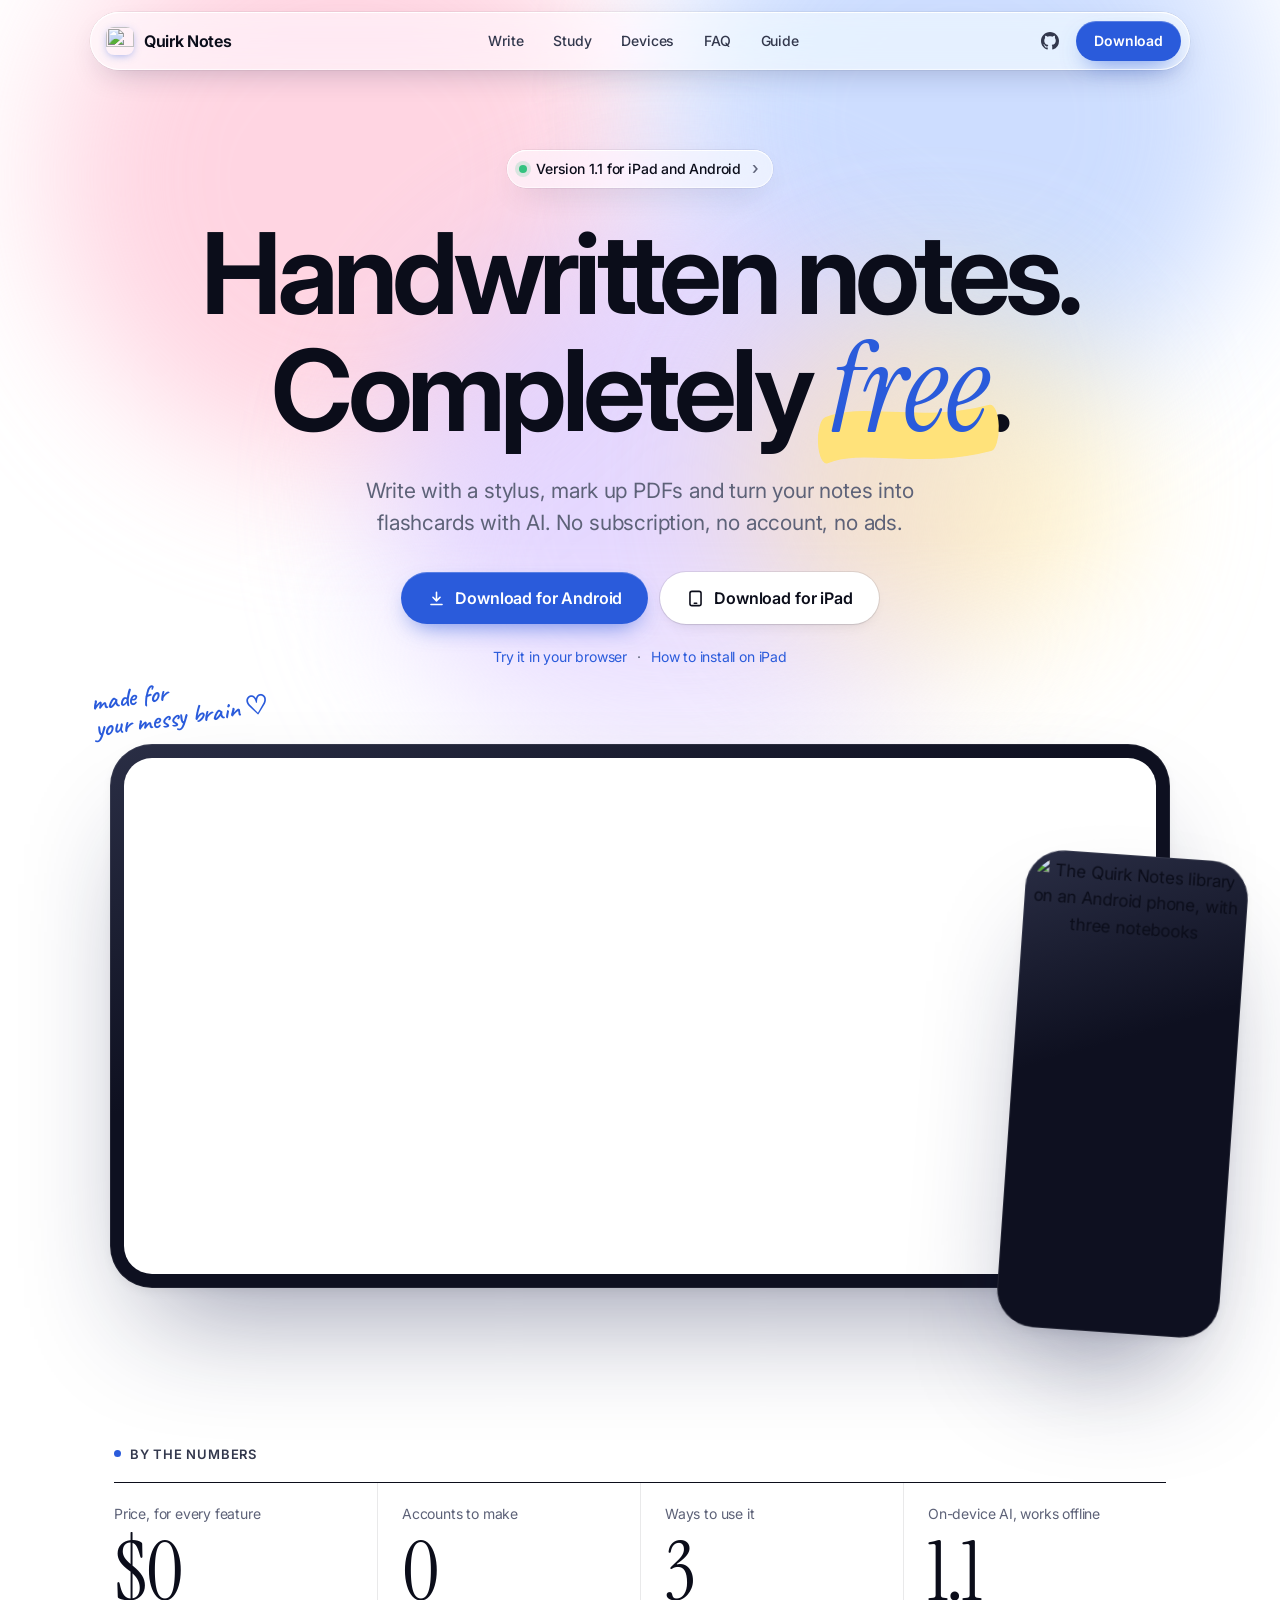
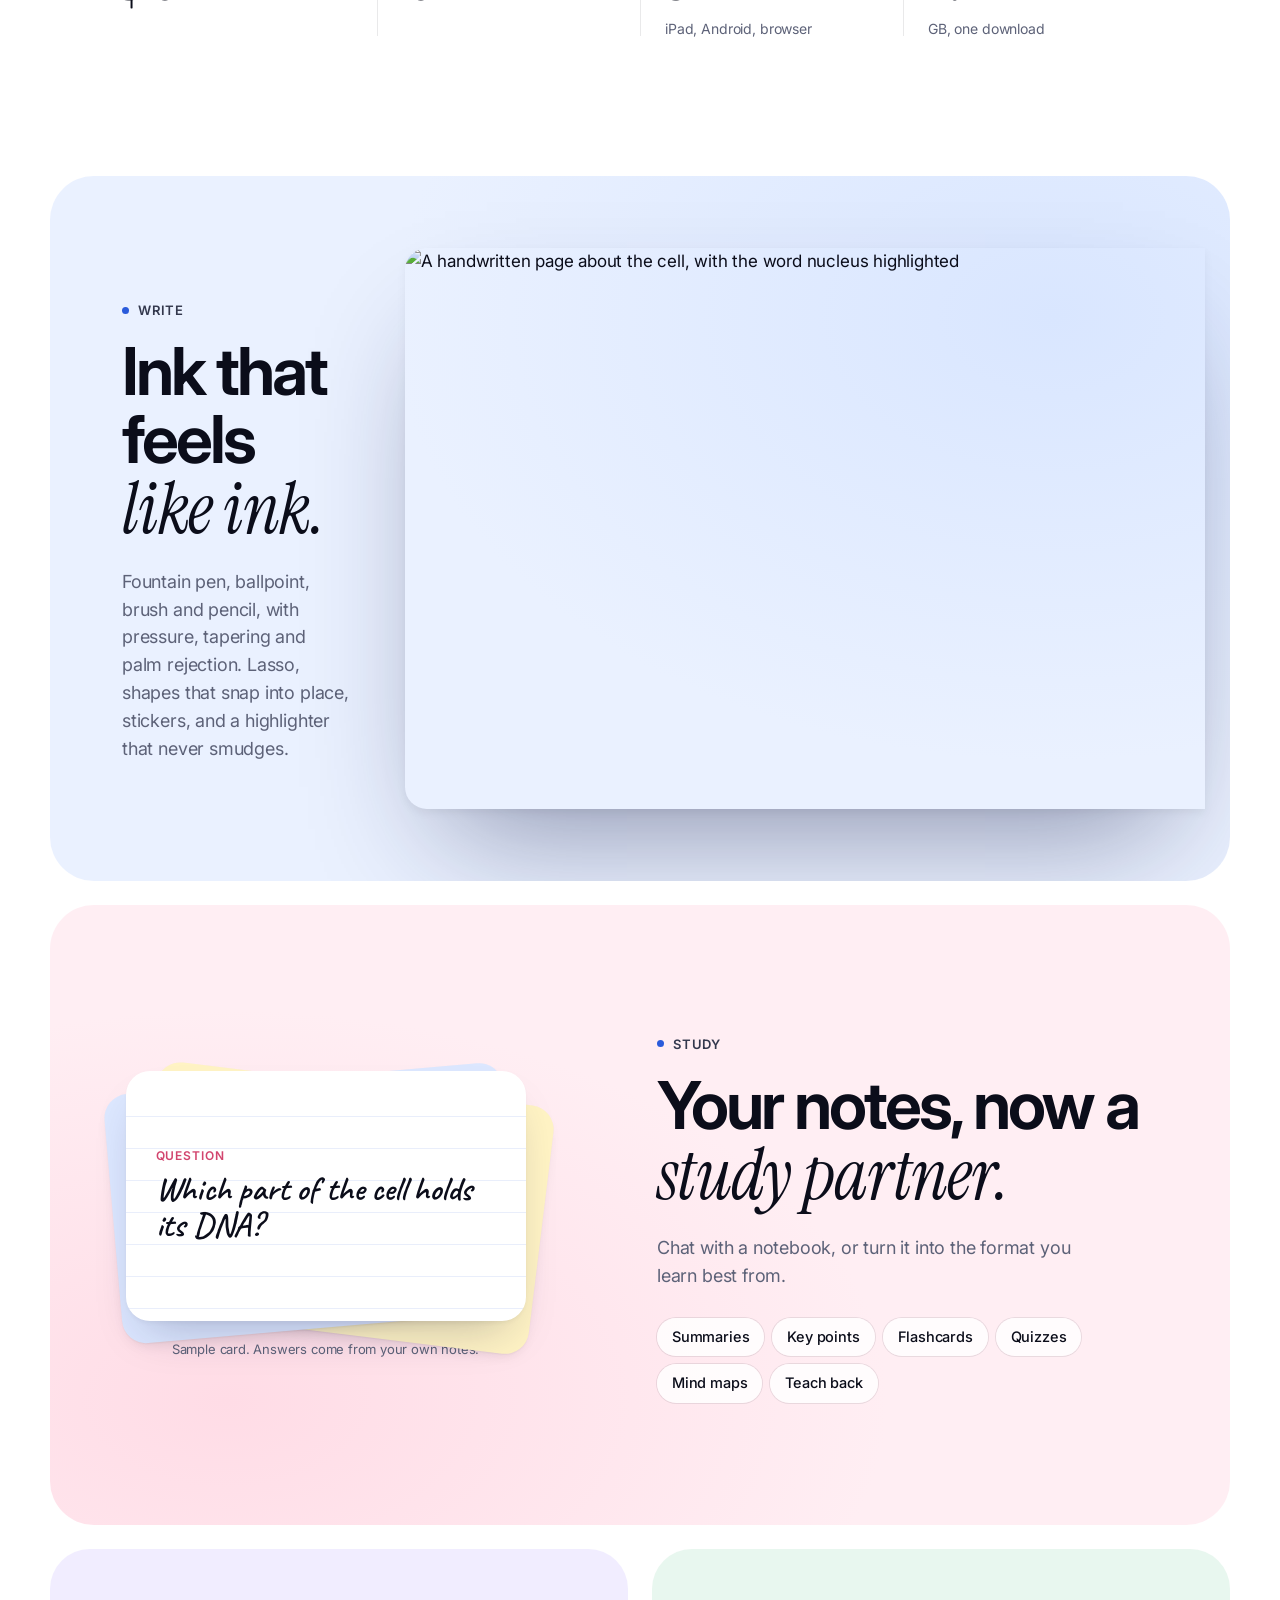
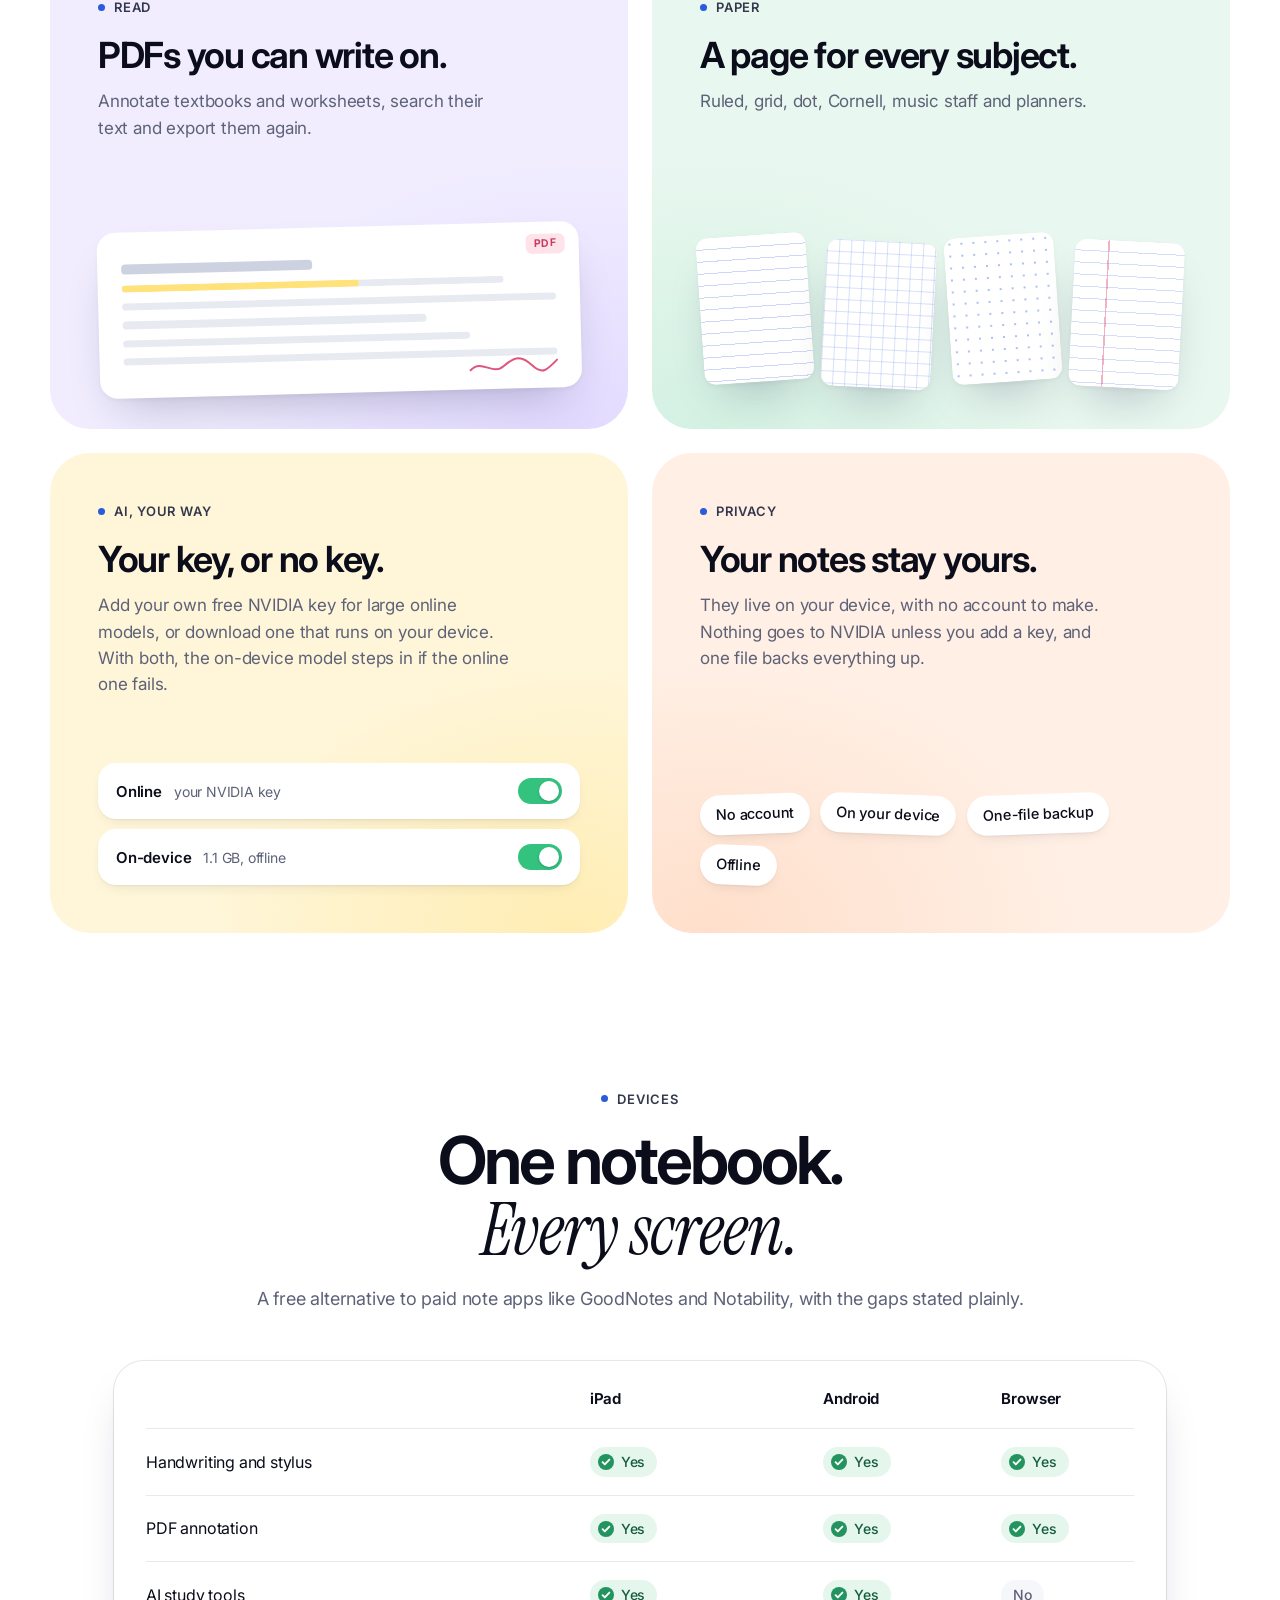
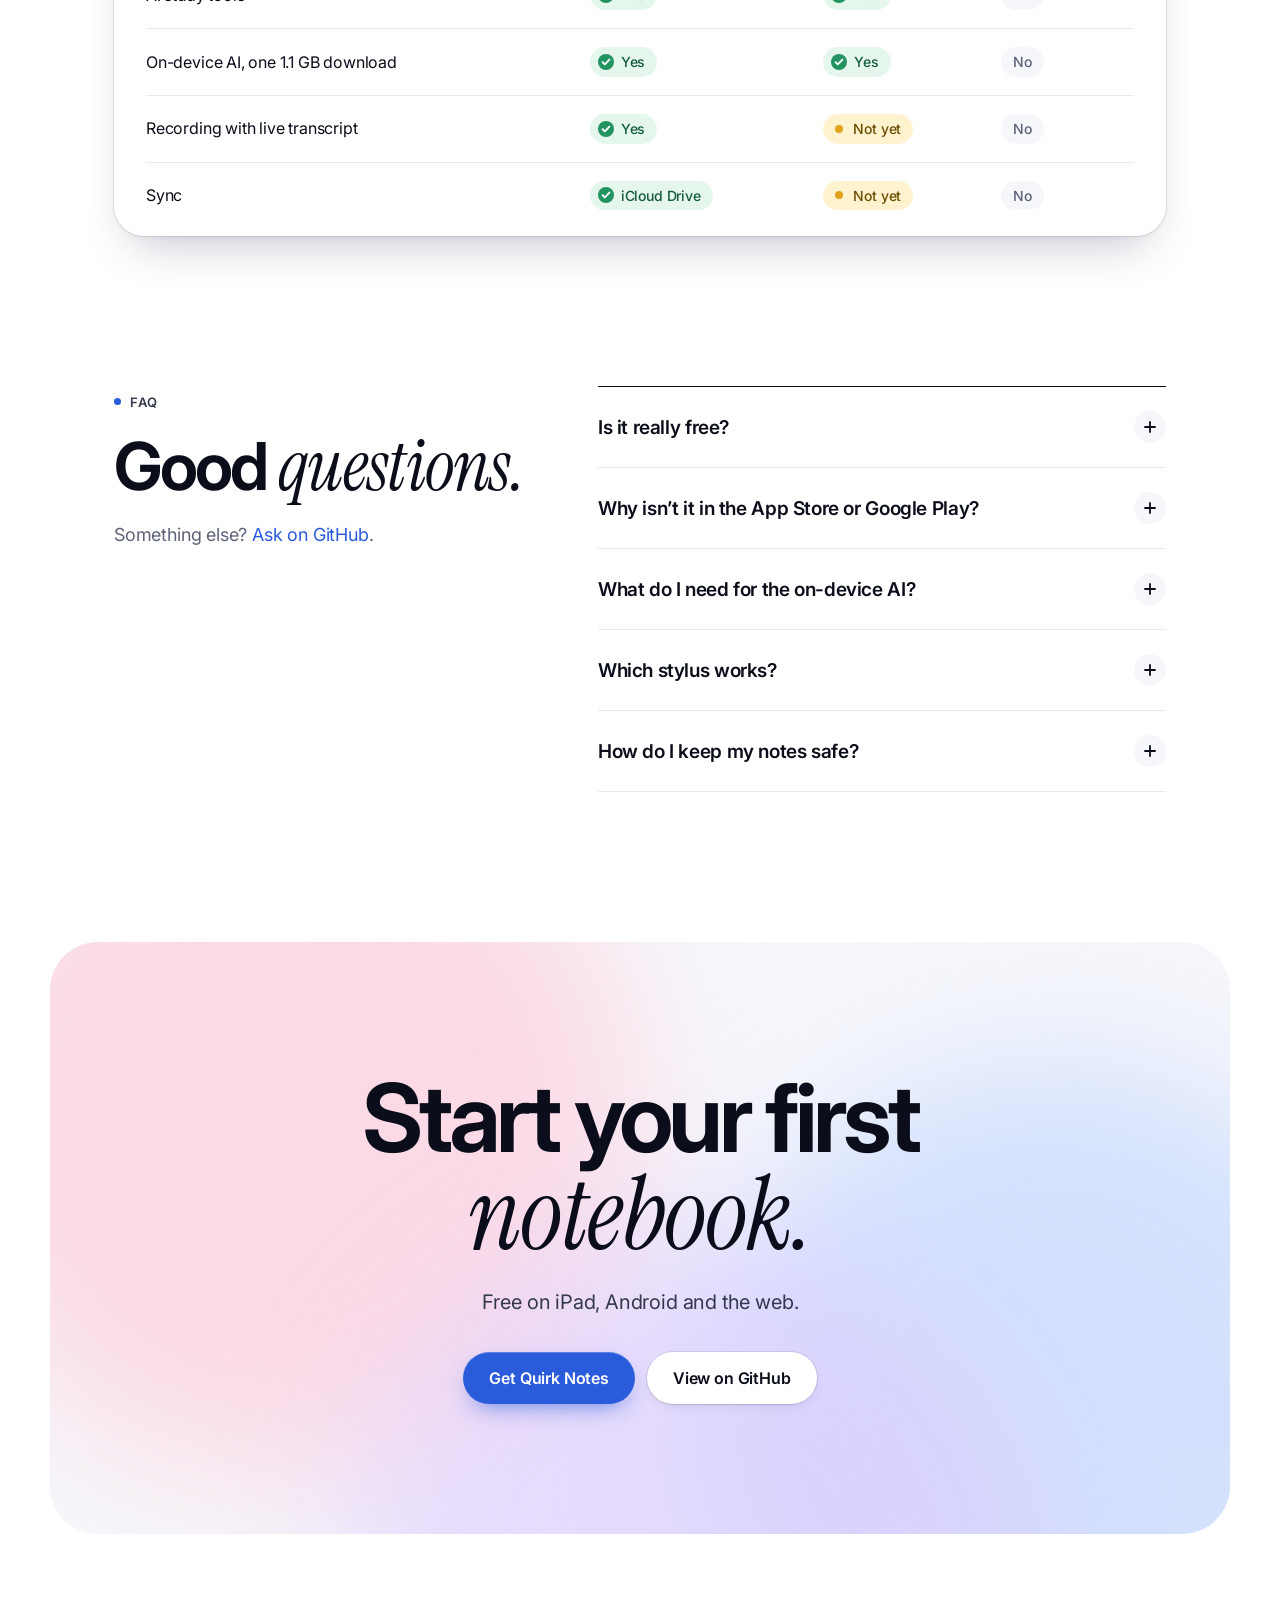
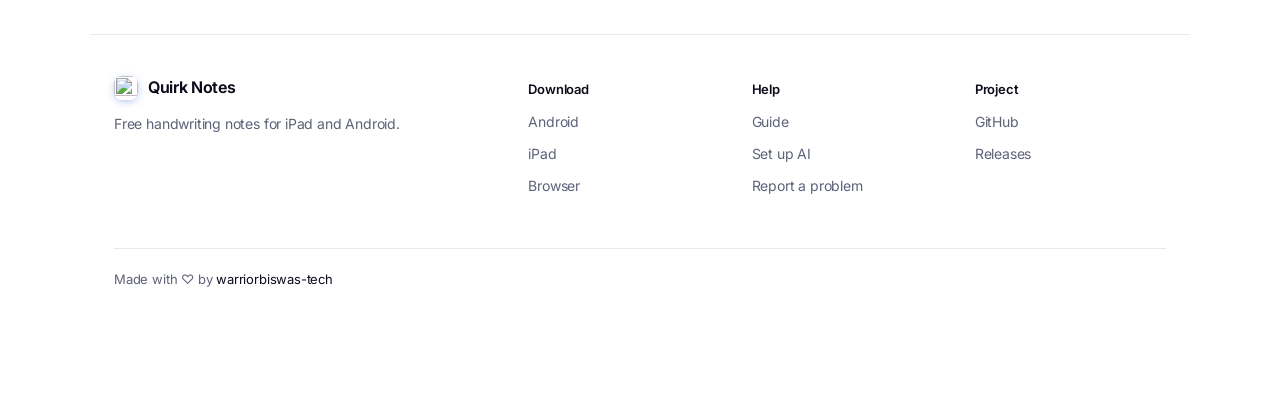
==== commit b9db04cc: "Give the website an Apple-style look with glass navigation" ====
--- a/site/index.html
+++ b/site/index.html
@@ -2,11 +2,11 @@
 <html lang="en">
 <head>
   <meta charset="utf-8">
-  <meta name="viewport" content="width=device-width, initial-scale=1">
+  <meta name="viewport" content="width=device-width, initial-scale=1, viewport-fit=cover">
   <title>Quirk Notes: free handwriting note-taking app for iPad and Android</title>
   <meta name="description" content="Quirk Notes is a free note-taking app for iPad and Android. Handwrite with a stylus, annotate PDFs and study with AI. No subscription, no account, no ads.">
   <link rel="canonical" href="https://quirk-notes.vercel.app/">
-  <meta name="theme-color" content="#FBF8F2">
+  <meta name="theme-color" content="#FFFFFF">
   <meta property="og:type" content="website">
   <meta property="og:title" content="Quirk Notes: free handwriting notes for iPad and Android">
   <meta property="og:description" content="Handwrite with a stylus, annotate PDFs and study with AI. No subscription, no account, no ads.">
@@ -17,7 +17,7 @@
   <link rel="apple-touch-icon" href="https://warriorbiswas-tech.github.io/Quirk-notes/media/logo.png">
   <link rel="preconnect" href="https://fonts.googleapis.com">
   <link rel="preconnect" href="https://fonts.gstatic.com" crossorigin>
-  <link rel="stylesheet" href="https://fonts.googleapis.com/css2?family=Caveat:wght@500;700&family=Fraunces:ital,opsz,wght,SOFT@0,9..144,400..700,100;1,9..144,400..700,100&family=Inter:wght@400;500;600&display=swap">
+  <link rel="stylesheet" href="https://fonts.googleapis.com/css2?family=Caveat:wght@600&family=Instrument+Serif:ital@0;1&family=Inter:wght@400;500;600;700&display=swap">
   <link rel="stylesheet" href="style.css">
   <script>document.documentElement.classList.add('js');</script>
   <script type="application/ld+json">
@@ -35,199 +35,165 @@
   </script>
 </head>
 <body>
-  <header class="bar">
-    <a class="brand" href="./"><img src="https://warriorbiswas-tech.github.io/Quirk-notes/media/logo.png" alt="" width="30" height="30"> Quirk Notes</a>
-    <nav>
-      <a class="hide-sm" href="#features">Features</a>
-      <a class="hide-sm" href="#devices">Devices</a>
-      <a class="hide-sm" href="#faq">FAQ</a>
+  <a class="skip" href="#main">Skip to content</a>
+
+  <header class="nav glass">
+    <a class="brand" href="./"><img src="https://warriorbiswas-tech.github.io/Quirk-notes/media/logo.png" alt="" width="28" height="28"><span>Quirk Notes</span></a>
+    <nav aria-label="Main">
+      <a href="#write">Write</a>
+      <a href="#study">Study</a>
+      <a href="#devices">Devices</a>
+      <a href="#faq">FAQ</a>
       <a href="guide.html">Guide</a>
-      <a class="pill" href="https://github.com/warriorbiswas-tech/Quirk-notes">
-        <svg viewBox="0 0 16 16" width="16" height="16" aria-hidden="true"><path fill="currentColor" d="M8 0C3.58 0 0 3.58 0 8c0 3.54 2.29 6.53 5.47 7.59.4.07.55-.17.55-.38 0-.19-.01-.82-.01-1.49-2.01.37-2.53-.49-2.69-.94-.09-.23-.48-.94-.82-1.13-.28-.15-.68-.52-.01-.53.63-.01 1.08.58 1.23.82.72 1.21 1.87.87 2.33.66.07-.52.28-.87.51-1.07-1.78-.2-3.64-.89-3.64-3.95 0-.87.31-1.59.82-2.15-.08-.2-.36-1.02.08-2.12 0 0 .67-.21 2.2.82.64-.18 1.32-.27 2-.27s1.36.09 2 .27c1.53-1.04 2.2-.82 2.2-.82.44 1.1.16 1.92.08 2.12.51.56.82 1.27.82 2.15 0 3.07-1.87 3.75-3.65 3.95.29.25.54.73.54 1.48 0 1.07-.01 1.93-.01 2.2 0 .21.15.46.55.38A8.01 8.01 0 0 0 16 8c0-4.42-3.58-8-8-8Z"/></svg>
-        GitHub
+    </nav>
+    <div class="nav-end">
+      <a class="icon-link" href="https://github.com/warriorbiswas-tech/Quirk-notes" aria-label="Quirk Notes on GitHub">
+        <svg viewBox="0 0 16 16" width="18" height="18" aria-hidden="true"><path fill="currentColor" d="M8 0C3.58 0 0 3.58 0 8c0 3.54 2.29 6.53 5.47 7.59.4.07.55-.17.55-.38 0-.19-.01-.82-.01-1.49-2.01.37-2.53-.49-2.69-.94-.09-.23-.48-.94-.82-1.13-.28-.15-.68-.52-.01-.53.63-.01 1.08.58 1.23.82.72 1.21 1.87.87 2.33.66.07-.52.28-.87.51-1.07-1.78-.2-3.64-.89-3.64-3.95 0-.87.31-1.59.82-2.15-.08-.2-.36-1.02.08-2.12 0 0 .67-.21 2.2.82.64-.18 1.32-.27 2-.27s1.36.09 2 .27c1.53-1.04 2.2-.82 2.2-.82.44 1.1.16 1.92.08 2.12.51.56.82 1.27.82 2.15 0 3.07-1.87 3.75-3.65 3.95.29.25.54.73.54 1.48 0 1.07-.01 1.93-.01 2.2 0 .21.15.46.55.38A8.01 8.01 0 0 0 16 8c0-4.42-3.58-8-8-8Z"/></svg>
       </a>
-    </nav>
+      <a class="btn primary small" href="#get">Download</a>
+    </div>
   </header>
 
-  <main>
+  <main id="main">
     <section class="hero">
-      <svg class="sticker star" viewBox="0 0 48 48" aria-hidden="true"><path d="M24 5l5.6 11.6 12.8 1.7-9.3 8.9 2.3 12.6L24 33.8l-11.4 6 2.3-12.6-9.3-8.9 12.8-1.7z"/></svg>
-      <svg class="sticker heart" viewBox="0 0 48 48" aria-hidden="true"><path d="M24 41S7 31 7 18.5A9 9 0 0 1 24 13a9 9 0 0 1 17 5.5C41 31 24 41 24 41z"/></svg>
-      <svg class="sticker spark" viewBox="0 0 48 48" aria-hidden="true"><path d="M24 6c1.8 11 5 14.2 16 16-11 1.8-14.2 5-16 16-1.8-11-5-14.2-16-16 11-1.8 14.2-5 16-16z"/></svg>
-
-      <a class="eyebrow" href="https://github.com/warriorbiswas-tech/Quirk-notes/releases/latest"><span class="dot"></span> Version 1.1 is here <span class="arrow" aria-hidden="true">→</span></a>
-      <h1>Handwritten notes,<br><em>completely <span class="mark">free<svg viewBox="0 0 300 40" preserveAspectRatio="none" aria-hidden="true"><path d="M6 27 C 70 17, 170 31, 294 19"/></svg></span>.</em></h1>
-      <p class="lead">A cozy notebook for iPad and Android. Write with a stylus, mark up PDFs and turn your notes into flashcards with AI.</p>
-
-      <div class="cta">
-        <div class="actions">
-          <a class="btn primary" href="https://github.com/warriorbiswas-tech/Quirk-notes/releases/latest/download/Quirk-Notes.apk">
-            <svg viewBox="0 0 24 24" aria-hidden="true"><path d="M12 4v11m0 0l-4.5-4.5M12 15l4.5-4.5M5 19.5h14"/></svg>
-            Download for Android
-          </a>
-          <a class="btn" href="https://github.com/warriorbiswas-tech/Quirk-notes/releases/latest/download/Quirk-Notes.ipa">
-            <svg viewBox="0 0 24 24" aria-hidden="true"><rect x="5" y="3" width="14" height="18" rx="2.5"/><path d="M10.5 18h3"/></svg>
-            Download for iPad
-          </a>
+      <div class="aurora" aria-hidden="true"><i></i><i></i><i></i><i></i></div>
+      <a class="chip glass" href="https://github.com/warriorbiswas-tech/Quirk-notes/releases/latest"><span class="dot"></span>Version 1.1 for iPad and Android<span class="chev" aria-hidden="true">›</span></a>
+      <h1>Handwritten notes.<br>Completely <em class="mark">free<svg viewBox="0 0 300 40" preserveAspectRatio="none" aria-hidden="true"><path d="M6 26 C 70 16, 170 30, 294 18"/></svg></em>.</h1>
+      <p class="lead">Write with a stylus, mark up PDFs and turn your notes into flashcards with AI. No subscription, no account, no ads.</p>
+      <div class="actions" id="get">
+        <a class="btn primary" href="https://github.com/warriorbiswas-tech/Quirk-notes/releases/latest/download/Quirk-Notes.apk">
+          <svg viewBox="0 0 24 24" aria-hidden="true"><path d="M12 4v11m0 0-4.5-4.5M12 15l4.5-4.5M5 19.5h14"/></svg>Download for Android
+        </a>
+        <a class="btn secondary" href="https://github.com/warriorbiswas-tech/Quirk-notes/releases/latest/download/Quirk-Notes.ipa">
+          <svg viewBox="0 0 24 24" aria-hidden="true"><rect x="5" y="3" width="14" height="18" rx="2.5"/><path d="M10.5 18h3"/></svg>Download for iPad
+        </a>
+      </div>
+      <p class="fine"><a href="https://warriorbiswas-tech.github.io/Quirk-notes/app/">Try it in your browser</a><span aria-hidden="true">·</span><a href="guide.html#ipad">How to install on iPad</a></p>
+
+      <div class="scene">
+        <p class="hand" aria-hidden="true">made for<br>your messy brain ♡</p>
+        <div class="tablet">
+          <div class="screen">
+            <video id="film" src="https://warriorbiswas-tech.github.io/Quirk-notes/media/quirk-notes.mp4" poster="https://warriorbiswas-tech.github.io/Quirk-notes/media/quirk-notes.jpg" width="1920" height="1080" autoplay muted loop playsinline preload="metadata" aria-label="Quirk Notes launch video: writing in a notebook, then studying with AI flashcards"></video>
+            <button id="sound" class="sound glass" type="button" aria-pressed="false">
+              <svg viewBox="0 0 24 24" aria-hidden="true"><path d="M4 9.5h3.5L12 5.5v13l-4.5-4H4z"/><path class="wave" d="M16 9a4.2 4.2 0 0 1 0 6M18.6 6.5a8 8 0 0 1 0 11"/></svg>
+              <span>Sound on</span>
+            </button>
+          </div>
         </div>
-        <p class="note"><svg viewBox="0 0 92 36" aria-hidden="true"><path d="M88 26C66 8 34 6 8 20M20 10L7 20.5 21 27"/></svg>no subscription, <br>pinky promise ♡</p>
-      </div>
-      <p class="small"><a href="https://warriorbiswas-tech.github.io/Quirk-notes/app/">Try it in your browser</a><span aria-hidden="true">·</span><a href="guide.html#ipad">How to install on iPad</a></p>
-    </section>
-
-    <section class="stage" aria-label="Quirk Notes on a tablet and a phone">
-      <div class="tablet">
-        <span class="tape a" aria-hidden="true"></span>
-        <div class="screen">
-          <video id="film" src="https://warriorbiswas-tech.github.io/Quirk-notes/media/quirk-notes.mp4" poster="https://warriorbiswas-tech.github.io/Quirk-notes/media/quirk-notes.jpg" width="1920" height="1080" autoplay muted loop playsinline preload="metadata" aria-label="Quirk Notes launch video: writing in a notebook, then studying with AI flashcards"></video>
-          <button id="sound" class="sound" type="button" aria-pressed="false">
-            <svg viewBox="0 0 24 24" aria-hidden="true"><path d="M4 9.5h3.5L12 5.5v13l-4.5-4H4z"/><path class="wave" d="M16 9a4.2 4.2 0 0 1 0 6M18.6 6.5a8 8 0 0 1 0 11"/></svg>
-            <span>Sound on</span>
-          </button>
+        <div class="phone">
+          <img src="https://warriorbiswas-tech.github.io/Quirk-notes/media/android-phone.png" alt="The Quirk Notes library on an Android phone, with three notebooks" width="495" height="1100" loading="lazy">
         </div>
       </div>
-      <div class="phone">
-        <span class="tape b" aria-hidden="true"></span>
-        <img src="https://warriorbiswas-tech.github.io/Quirk-notes/media/android-phone.png" alt="The Quirk Notes library on an Android phone, with three notebooks" width="495" height="1100" loading="lazy">
-      </div>
-      <p class="sticky" aria-hidden="true">ch. 4 · the cell<br>flashcards ready ✓</p>
-    </section>
-
-    <ul class="facts" aria-label="At a glance">
-      <li><strong>$0</strong><span>every feature</span></li>
-      <li><strong>0</strong><span>accounts to make</span></li>
-      <li><strong>3</strong><span>iPad, Android, browser</span></li>
-      <li><strong>1.1 GB</strong><span>on-device AI, offline</span></li>
-    </ul>
-
-    <div class="ribbon" aria-hidden="true">
-      <ul class="track">
-        <li><i style="--c:#FFD95E"></i>Fountain pen</li><li><i style="--c:#FF9DB5"></i>Highlighters</li><li><i style="--c:#9DB8FF"></i>PDF markup</li><li><i style="--c:#8EDDB5"></i>Flashcards</li><li><i style="--c:#C3B1FF"></i>Mind maps</li><li><i style="--c:#FFB48A"></i>Cornell paper</li><li><i style="--c:#FFD95E"></i>Stickers</li><li><i style="--c:#9DB8FF"></i>Works offline</li><li><i style="--c:#FF9DB5"></i>Dark mode</li><li><i style="--c:#8EDDB5"></i>Quizzes</li>
-      </ul>
-      <ul class="track">
-        <li><i style="--c:#FFD95E"></i>Fountain pen</li><li><i style="--c:#FF9DB5"></i>Highlighters</li><li><i style="--c:#9DB8FF"></i>PDF markup</li><li><i style="--c:#8EDDB5"></i>Flashcards</li><li><i style="--c:#C3B1FF"></i>Mind maps</li><li><i style="--c:#FFB48A"></i>Cornell paper</li><li><i style="--c:#FFD95E"></i>Stickers</li><li><i style="--c:#9DB8FF"></i>Works offline</li><li><i style="--c:#FF9DB5"></i>Dark mode</li><li><i style="--c:#8EDDB5"></i>Quizzes</li>
-      </ul>
-    </div>
-
-    <section id="features" class="section">
-      <header class="head reveal">
-        <p class="kicker">the good stuff</p>
-        <h2>Everything a good notebook needs.</h2>
-        <p class="sub">The tools you’d expect from a paid note app, with nothing locked behind a plan.</p>
-      </header>
-
-      <div class="bento">
-        <article class="card butter wide reveal">
-          <div class="copy">
-            <span class="icon"><svg viewBox="0 0 24 24" aria-hidden="true"><path d="M4 20l1.2-4.4L15.5 5.3a2.1 2.1 0 0 1 3 3L8.2 18.6 4 20z"/><path d="M13.8 7l3.2 3.2"/></svg></span>
-            <h3>Ink that feels right</h3>
-            <p>Fountain pen, ballpoint, brush and pencil, with pressure, tapering and palm rejection.</p>
-          </div>
-          <img class="shot" src="https://warriorbiswas-tech.github.io/Quirk-notes/media/editor.png" alt="A handwritten page about the cell, with the word nucleus highlighted" width="800" height="561" loading="lazy">
-        </article>
-
-        <article class="card blush reveal">
-          <span class="icon"><svg viewBox="0 0 24 24" aria-hidden="true"><path d="M12 3l1.8 5.2L19 10l-5.2 1.8L12 17l-1.8-5.2L5 10l5.2-1.8z"/><path d="M18.5 15.5l.7 1.8 1.8.7-1.8.7-.7 1.8-.7-1.8-1.8-.7 1.8-.7z"/></svg></span>
-          <h3>AI that studies with you</h3>
-          <p>Chat with your notes, then get summaries, flashcards, quizzes and mind maps.</p>
-          <div class="flip" aria-hidden="true">
+    </section>
+
+    <section class="numbers" aria-labelledby="numbers-title">
+      <h2 id="numbers-title" class="label">By the numbers</h2>
+      <dl>
+        <div><dt>Price, for every feature</dt><dd>$0</dd></div>
+        <div><dt>Accounts to make</dt><dd>0</dd></div>
+        <div><dt>Ways to use it</dt><dd>3<small>iPad, Android, browser</small></dd></div>
+        <div><dt>On-device AI, works offline</dt><dd>1.1<small>GB, one download</small></dd></div>
+      </dl>
+    </section>
+
+    <section id="write" class="chapter tint-sky reveal">
+      <div class="chapter-copy">
+        <p class="label">Write</p>
+        <h2>Ink that feels <em>like ink.</em></h2>
+        <p>Fountain pen, ballpoint, brush and pencil, with pressure, tapering and palm rejection. Lasso, shapes that snap into place, stickers, and a highlighter that never smudges.</p>
+      </div>
+      <figure class="chapter-media">
+        <img src="https://warriorbiswas-tech.github.io/Quirk-notes/media/editor.png" alt="A handwritten page about the cell, with the word nucleus highlighted" width="800" height="561" loading="lazy">
+      </figure>
+    </section>
+
+    <section id="study" class="chapter tint-blush flip-side reveal">
+      <div class="chapter-copy">
+        <p class="label">Study</p>
+        <h2>Your notes, now a <em>study partner.</em></h2>
+        <p>Chat with a notebook, or turn it into the format you learn best from.</p>
+        <ul class="tools">
+          <li>Summaries</li><li>Key points</li><li>Flashcards</li><li>Quizzes</li><li>Mind maps</li><li>Teach back</li>
+        </ul>
+      </div>
+      <div class="chapter-media cards" aria-hidden="true">
+        <div class="card-stack">
+          <div class="flash ghost-2"></div>
+          <div class="flash ghost-1"></div>
+          <div class="flash main">
             <div class="flip-in">
-              <div class="face front"><small>question</small>Which part of the cell holds its DNA?</div>
-              <div class="face back"><small>answer</small>The nucleus ✦</div>
+              <div class="face front"><small>Question</small>Which part of the cell holds its DNA?</div>
+              <div class="face back"><small>Answer</small>The nucleus ✦</div>
             </div>
           </div>
-        </article>
-
-        <article class="card sky reveal">
-          <span class="icon"><svg viewBox="0 0 24 24" aria-hidden="true"><path d="M7 3h7l5 5v13H7z"/><path d="M14 3v5h5M10 13h6M10 17h4"/></svg></span>
-          <h3>PDFs you can write on</h3>
-          <p>Annotate textbooks and worksheets, search their text and export them again.</p>
-          <div class="pdf" aria-hidden="true">
-            <span class="tag">PDF</span>
-            <i class="l t"></i><i class="l hl"></i><i class="l"></i><i class="l s"></i><i class="l u"></i><i class="l"></i>
-            <svg viewBox="0 0 120 40"><path d="M8 26c14-14 26 8 40-4s22-12 34 0 18 6 30-6"/></svg>
-          </div>
-        </article>
-
-        <article class="card mint reveal">
-          <span class="icon"><svg viewBox="0 0 24 24" aria-hidden="true"><rect x="4" y="4" width="16" height="16" rx="2"/><path d="M4 9.3h16M4 14.6h16M9.3 4v16M14.6 4v16"/></svg></span>
-          <h3>Paper for every subject</h3>
-          <p>Ruled, grid, dot, Cornell, music staff and planners, plus stickers and shapes that snap into place.</p>
-          <div class="papers" aria-hidden="true"><span class="ruled"></span><span class="grid"></span><span class="dots"></span><span class="cornell"></span></div>
-        </article>
-
-        <article class="card lilac reveal">
-          <span class="icon"><svg viewBox="0 0 24 24" aria-hidden="true"><circle cx="8" cy="15" r="4"/><path d="M11 12l8-8M16 7l2.5 2.5M14 9l2 2"/></svg></span>
-          <h3>Your key, or no key</h3>
-          <p>Add your own free NVIDIA key for big online models, or download one that runs on your device.</p>
-          <ul class="modes" aria-hidden="true">
-            <li><b>Online</b><span>your NVIDIA key</span><i class="on"></i></li>
-            <li><b>On-device</b><span>1.1 GB, offline</span><i class="on"></i></li>
-          </ul>
-        </article>
-
-        <article class="card peach wide reveal">
-          <div class="copy">
-            <span class="icon"><svg viewBox="0 0 24 24" aria-hidden="true"><rect x="5" y="10.5" width="14" height="10" rx="2.5"/><path d="M8.5 10.5V8a3.5 3.5 0 0 1 7 0v2.5"/></svg></span>
-            <h3>Your notes stay yours</h3>
-            <p>They live on your device, with no account to make. Nothing goes to NVIDIA unless you add a key, and you can back everything up to one file.</p>
-          </div>
-          <ul class="chips" aria-hidden="true">
-            <li>No account</li>
-            <li>Stored on your device</li>
-            <li>One-file backup</li>
-            <li>Works offline</li>
-          </ul>
-        </article>
-
-        <article class="card free reveal">
-          <p class="price">$0</p>
-          <h3>Every feature included</h3>
-          <p>No trial, no paywall, no ads.</p>
-        </article>
-      </div>
-    </section>
-
-    <section class="section">
-      <header class="head reveal">
-        <p class="kicker">three little steps</p>
-        <h2>From blank page to study set.</h2>
+        </div>
+        <p class="caption">Sample card. Answers come from your own notes.</p>
+      </div>
+    </section>
+
+    <section class="tiles" aria-label="More features">
+      <article class="tile tint-lilac reveal">
+        <p class="label">Read</p>
+        <h3>PDFs you can write on.</h3>
+        <p>Annotate textbooks and worksheets, search their text and export them again.</p>
+        <div class="pdf" aria-hidden="true">
+          <span class="tag">PDF</span>
+          <i class="l t"></i><i class="l hl"></i><i class="l"></i><i class="l s"></i><i class="l u"></i><i class="l"></i>
+          <svg viewBox="0 0 120 40"><path d="M8 26c14-14 26 8 40-4s22-12 34 0 18 6 30-6"/></svg>
+        </div>
+      </article>
+      <article class="tile tint-mint reveal">
+        <p class="label">Paper</p>
+        <h3>A page for every subject.</h3>
+        <p>Ruled, grid, dot, Cornell, music staff and planners.</p>
+        <div class="papers" aria-hidden="true"><span class="ruled"></span><span class="grid"></span><span class="dots"></span><span class="cornell"></span></div>
+      </article>
+      <article class="tile tint-butter reveal">
+        <p class="label">AI, your way</p>
+        <h3>Your key, or no key.</h3>
+        <p>Add your own free NVIDIA key for large online models, or download one that runs on your device. With both, the on-device model steps in if the online one fails.</p>
+        <ul class="modes" aria-hidden="true">
+          <li><b>Online</b><span>your NVIDIA key</span><i></i></li>
+          <li><b>On-device</b><span>1.1 GB, offline</span><i></i></li>
+        </ul>
+      </article>
+      <article class="tile tint-peach reveal">
+        <p class="label">Privacy</p>
+        <h3>Your notes stay yours.</h3>
+        <p>They live on your device, with no account to make. Nothing goes to NVIDIA unless you add a key, and one file backs everything up.</p>
+        <ul class="badges" aria-hidden="true"><li>No account</li><li>On your device</li><li>One-file backup</li><li>Offline</li></ul>
+      </article>
+    </section>
+
+    <section id="devices" class="section reveal">
+      <header class="section-head">
+        <p class="label">Devices</p>
+        <h2>One notebook.<br><em>Every screen.</em></h2>
+        <p>A free alternative to paid note apps like GoodNotes and Notability, with the gaps stated plainly.</p>
       </header>
-      <ol class="steps">
-        <li class="reveal"><span class="num">1</span><h3>Write</h3><p>Pick a paper, grab a pen and take notes the way you would on paper.</p></li>
-        <li class="reveal"><span class="num">2</span><h3>Mark up</h3><p>Import your PDFs and highlight, scribble and search right on the page.</p></li>
-        <li class="reveal"><span class="num">3</span><h3>Study</h3><p>Turn a notebook into flashcards, quizzes and mind maps in a tap.</p></li>
-      </ol>
-    </section>
-
-    <section id="devices" class="section">
-      <header class="head reveal">
-        <p class="kicker">pick your screen</p>
-        <h2>One notebook, every device.</h2>
-        <p class="sub">A free alternative to paid note apps like GoodNotes and Notability, with the gaps stated plainly.</p>
-      </header>
-      <div class="table reveal">
+      <div class="table">
         <table>
-          <thead><tr><th><span class="sr">Feature</span></th><th>iPad</th><th>Android</th><th>Browser</th></tr></thead>
+          <thead><tr><th scope="col"><span class="sr">Feature</span></th><th scope="col">iPad</th><th scope="col">Android</th><th scope="col">Browser</th></tr></thead>
           <tbody>
-            <tr><th>Handwriting and stylus</th><td><span class="y">Yes</span></td><td><span class="y">Yes</span></td><td><span class="y">Yes</span></td></tr>
-            <tr><th>PDF annotation</th><td><span class="y">Yes</span></td><td><span class="y">Yes</span></td><td><span class="y">Yes</span></td></tr>
-            <tr><th>AI study tools</th><td><span class="y">Yes</span></td><td><span class="y">Yes</span></td><td><span class="n">No</span></td></tr>
-            <tr><th>On-device AI, one 1.1 GB download</th><td><span class="y">Yes</span></td><td><span class="y">Yes</span></td><td><span class="n">No</span></td></tr>
-            <tr><th>Recording with live transcript</th><td><span class="y">Yes</span></td><td><span class="s">Not yet</span></td><td><span class="n">No</span></td></tr>
-            <tr><th>Sync</th><td><span class="y">iCloud Drive</span></td><td><span class="s">Not yet</span></td><td><span class="n">No</span></td></tr>
+            <tr><th scope="row">Handwriting and stylus</th><td><span class="y">Yes</span></td><td><span class="y">Yes</span></td><td><span class="y">Yes</span></td></tr>
+            <tr><th scope="row">PDF annotation</th><td><span class="y">Yes</span></td><td><span class="y">Yes</span></td><td><span class="y">Yes</span></td></tr>
+            <tr><th scope="row">AI study tools</th><td><span class="y">Yes</span></td><td><span class="y">Yes</span></td><td><span class="n">No</span></td></tr>
+            <tr><th scope="row">On-device AI, one 1.1 GB download</th><td><span class="y">Yes</span></td><td><span class="y">Yes</span></td><td><span class="n">No</span></td></tr>
+            <tr><th scope="row">Recording with live transcript</th><td><span class="y">Yes</span></td><td><span class="s">Not yet</span></td><td><span class="n">No</span></td></tr>
+            <tr><th scope="row">Sync</th><td><span class="y">iCloud Drive</span></td><td><span class="s">Not yet</span></td><td><span class="n">No</span></td></tr>
           </tbody>
         </table>
       </div>
     </section>
 
-    <section id="faq" class="section faq">
-      <header class="head reveal">
-        <p class="kicker">ask away</p>
-        <h2>Little questions.</h2>
-        <p class="sub">Something else? <a href="https://github.com/warriorbiswas-tech/Quirk-notes/issues">Ask on GitHub</a>.</p>
+    <section id="faq" class="section faq reveal">
+      <header class="section-head">
+        <p class="label">FAQ</p>
+        <h2>Good <em>questions.</em></h2>
+        <p>Something else? <a href="https://github.com/warriorbiswas-tech/Quirk-notes/issues">Ask on GitHub</a>.</p>
       </header>
-      <div class="qs reveal">
+      <div class="qs">
         <details>
           <summary>Is it really free?</summary>
           <p>Yes. Every feature is included, with no subscription, ads or account. NVIDIA’s free key has its own limits, and the on-device model has none.</p>
@@ -251,43 +217,47 @@
       </div>
     </section>
 
-    <section class="cover reveal">
-      <span class="band" aria-hidden="true"></span>
-      <div class="label">
-        <h2>Start your first notebook.</h2>
-        <p>free today, free tomorrow ♡</p>
-      </div>
+    <section class="finale reveal">
+      <div class="aurora soft" aria-hidden="true"><i></i><i></i><i></i></div>
+      <h2>Start your first<br><em>notebook.</em></h2>
+      <p>Free on iPad, Android and the web.</p>
       <div class="actions">
-        <a class="btn light" href="https://github.com/warriorbiswas-tech/Quirk-notes/releases/latest">Get Quirk Notes</a>
-        <a class="btn ghost" href="https://github.com/warriorbiswas-tech/Quirk-notes">View on GitHub</a>
+        <a class="btn primary" href="https://github.com/warriorbiswas-tech/Quirk-notes/releases/latest">Get Quirk Notes</a>
+        <a class="btn secondary" href="https://github.com/warriorbiswas-tech/Quirk-notes">View on GitHub</a>
       </div>
     </section>
   </main>
 
-  <footer>
+  <footer class="footer">
     <div class="foot-brand">
-      <a class="brand" href="./"><img src="https://warriorbiswas-tech.github.io/Quirk-notes/media/logo.png" alt="" width="26" height="26"> Quirk Notes</a>
+      <a class="brand" href="./"><img src="https://warriorbiswas-tech.github.io/Quirk-notes/media/logo.png" alt="" width="24" height="24"><span>Quirk Notes</span></a>
       <p>Free handwriting notes for iPad and Android.</p>
     </div>
-    <div class="foot-col">
+    <nav class="foot-col" aria-label="Download">
       <h4>Download</h4>
       <a href="https://github.com/warriorbiswas-tech/Quirk-notes/releases/latest/download/Quirk-Notes.apk">Android</a>
       <a href="https://github.com/warriorbiswas-tech/Quirk-notes/releases/latest/download/Quirk-Notes.ipa">iPad</a>
       <a href="https://warriorbiswas-tech.github.io/Quirk-notes/app/">Browser</a>
-    </div>
-    <div class="foot-col">
+    </nav>
+    <nav class="foot-col" aria-label="Help">
       <h4>Help</h4>
       <a href="guide.html">Guide</a>
       <a href="guide.html#ai">Set up AI</a>
       <a href="https://github.com/warriorbiswas-tech/Quirk-notes/issues">Report a problem</a>
-    </div>
-    <div class="foot-col">
+    </nav>
+    <nav class="foot-col" aria-label="Project">
       <h4>Project</h4>
       <a href="https://github.com/warriorbiswas-tech/Quirk-notes">GitHub</a>
       <a href="https://github.com/warriorbiswas-tech/Quirk-notes/releases">Releases</a>
-    </div>
-    <p class="made">made with ♡ by <a href="https://github.com/warriorbiswas-tech">warriorbiswas-tech</a></p>
+    </nav>
+    <p class="made">Made with ♡ by <a href="https://github.com/warriorbiswas-tech">warriorbiswas-tech</a></p>
   </footer>
+
+  <div class="dock glass" id="dock">
+    <img src="https://warriorbiswas-tech.github.io/Quirk-notes/media/logo.png" alt="" width="34" height="34">
+    <p><strong>Quirk Notes</strong><span>Free for iPad and Android</span></p>
+    <a class="btn primary small" href="#get">Download</a>
+  </div>
 
   <script>
     (function () {
@@ -303,6 +273,9 @@
         }
       });
 
+      var dock = document.getElementById('dock');
+      var hero = document.querySelector('.hero .actions');
+      var finale = document.querySelector('.finale');
       var items = document.querySelectorAll('.reveal');
       if (!('IntersectionObserver' in window)) {
         items.forEach(function (el) { el.classList.add('in'); });
@@ -315,8 +288,13 @@
             io.unobserve(e.target);
           }
         });
-      }, { rootMargin: '0px 0px -6% 0px' });
+      }, { rootMargin: '0px 0px -8% 0px' });
       items.forEach(function (el) { io.observe(el); });
+
+      var heroVisible = true, finaleVisible = false;
+      function update() { dock.classList.toggle('show', !heroVisible && !finaleVisible); }
+      new IntersectionObserver(function (e) { heroVisible = e[0].isIntersecting || e[0].boundingClientRect.top > 0; update(); }).observe(hero);
+      new IntersectionObserver(function (e) { finaleVisible = e[0].isIntersecting; update(); }).observe(finale);
     })();
   </script>
 </body>
--- a/site/style.css
+++ b/site/style.css
@@ -1,495 +1,478 @@
 :root {
-  --paper: #FBF8F2;
-  --paper-2: #F4EFE5;
-  --card: #FFFFFF;
-  --ink: #1A1D3A;
-  --muted: #625E70;
-  --line: rgba(26, 29, 58, 0.1);
+  --bg: #FFFFFF;
+  --bg-2: #F6F7FB;
+  --ink: #0B0D1A;
+  --ink-2: #33384D;
+  --muted: #5D6278;
+  --line: rgba(11, 13, 26, 0.09);
   --blue: #2A5BDB;
-  --blue-ink: #FFFFFF;
-  --blue-soft: #E4ECFF;
-  --butter: #FFF2BD;
-  --blush: #FFE3E9;
-  --mint: #DAF3E6;
-  --sky: #DFECFF;
-  --lilac: #EAE4FF;
-  --peach: #FFE7D6;
-  --hl: #FFE071;
-  --dot: rgba(42, 91, 219, 0.13);
-  --bezel: #1D2035;
-  --shadow: 0 1px 2px rgba(26, 29, 58, 0.05), 0 14px 34px -14px rgba(26, 29, 58, 0.22);
-  --shadow-lg: 0 2px 6px rgba(26, 29, 58, 0.06), 0 40px 80px -30px rgba(26, 29, 58, 0.35);
-  --serif: "Fraunces", Georgia, "Times New Roman", serif;
+  --blue-deep: #1F48B8;
+  --hl: #FFE27A;
+  --sky: #EAF1FF;
+  --blush: #FFEEF3;
+  --lilac: #F1EDFF;
+  --mint: #E8F7EF;
+  --butter: #FFF6D9;
+  --peach: #FFEFE4;
+  --shadow-s: 0 1px 2px rgba(11, 13, 26, 0.05), 0 6px 16px -8px rgba(11, 13, 26, 0.14);
+  --shadow-m: 0 2px 4px rgba(11, 13, 26, 0.04), 0 24px 48px -20px rgba(20, 26, 70, 0.28);
+  --shadow-l: 0 4px 10px rgba(11, 13, 26, 0.05), 0 60px 120px -40px rgba(20, 26, 70, 0.45);
+  --sans: -apple-system, BlinkMacSystemFont, "SF Pro Display", "Inter", "Segoe UI", Roboto, Helvetica, Arial, sans-serif;
+  --serif: "Instrument Serif", "New York", Georgia, serif;
   --hand: "Caveat", "Bradley Hand", "Segoe Print", cursive;
-  --sans: "Inter", -apple-system, BlinkMacSystemFont, "Segoe UI", Roboto, Helvetica, Arial, sans-serif;
+  --ease: cubic-bezier(0.2, 0.7, 0.2, 1);
+  --spring: cubic-bezier(0.3, 0.7, 0.4, 1.4);
   color-scheme: light;
 }
 
 * { box-sizing: border-box; }
-html { overflow-x: clip; -webkit-text-size-adjust: 100%; scroll-behavior: smooth; scroll-padding-top: 96px; }
+html { overflow-x: clip; -webkit-text-size-adjust: 100%; scroll-behavior: smooth; scroll-padding-top: 90px; }
 body {
   margin: 0;
   overflow-x: clip;
-  background: var(--paper);
+  background: var(--bg);
   color: var(--ink);
-  font: 16px/1.6 var(--sans);
+  font: 17px/1.55 var(--sans);
+  letter-spacing: -0.011em;
   -webkit-font-smoothing: antialiased;
+  -moz-osx-font-smoothing: grayscale;
+  text-rendering: optimizeLegibility;
 }
 a { color: inherit; }
 img, video { display: block; max-width: 100%; height: auto; }
-h1, h2, h3 { font-family: var(--serif); font-variation-settings: "SOFT" 100; font-weight: 560; }
+h1, h2, h3 { margin: 0; font-weight: 650; }
+h1 em, h2 em, .numbers dd { font-family: var(--serif); font-style: italic; font-weight: 400; letter-spacing: -0.01em; }
+.numbers dd { font-style: normal; letter-spacing: -0.02em; }
 .sr { position: absolute; width: 1px; height: 1px; overflow: hidden; clip: rect(0 0 0 0); white-space: nowrap; }
-:focus-visible { outline: 2.5px solid var(--blue); outline-offset: 3px; border-radius: 8px; }
-
-/* Header */
-.bar {
-  position: sticky;
-  top: 14px;
-  z-index: 50;
-  display: flex;
-  align-items: center;
-  justify-content: space-between;
-  gap: 16px;
-  width: calc(100% - 32px);
-  max-width: 1080px;
-  margin: 14px auto 0;
-  padding: 7px 7px 7px 14px;
-  border: 1px solid var(--line);
-  border-radius: 999px;
-  background: color-mix(in srgb, var(--card) 76%, transparent);
-  box-shadow: var(--shadow);
-  -webkit-backdrop-filter: blur(16px) saturate(1.5);
-  backdrop-filter: blur(16px) saturate(1.5);
-}
-.brand { display: inline-flex; align-items: center; gap: 10px; font-family: var(--serif); font-variation-settings: "SOFT" 100; font-size: 18px; font-weight: 600; letter-spacing: -0.01em; text-decoration: none; }
-.brand img { border-radius: 9px; box-shadow: 0 2px 6px rgba(42, 91, 219, 0.3); }
-.bar nav { display: flex; align-items: center; gap: 4px; font-size: 14.5px; font-weight: 500; }
-.bar nav a { padding: 8px 13px; border-radius: 999px; color: var(--muted); text-decoration: none; transition: color 0.15s, background-color 0.15s; }
-.bar nav a:hover { background: var(--paper-2); color: var(--ink); }
-.bar nav .pill { display: inline-flex; align-items: center; gap: 7px; margin-left: 4px; background: var(--ink); color: var(--paper); }
-.bar nav .pill:hover { background: var(--ink); color: var(--paper); opacity: 0.86; }
-
-main { max-width: 1160px; margin: 0 auto; padding: 0 24px; }
-
-/* Hero */
-.hero { position: relative; padding: 76px 0 40px; text-align: center; isolation: isolate; }
-.hero::before {
+.skip { position: fixed; top: 10px; left: 10px; z-index: 100; padding: 10px 16px; border-radius: 12px; background: var(--ink); color: #FFFFFF; text-decoration: none; transform: translateY(-160%); }
+.skip:focus { transform: none; }
+:focus-visible { outline: 2.5px solid var(--blue); outline-offset: 3px; border-radius: 10px; }
+
+/* Liquid glass: only on the floating controls */
+.glass {
+  position: relative;
+  background: rgba(255, 255, 255, 0.56);
+  -webkit-backdrop-filter: blur(22px) saturate(1.8);
+  backdrop-filter: blur(22px) saturate(1.8);
+  box-shadow:
+    0 0 0 0.5px rgba(11, 13, 26, 0.1),
+    inset 0 1px 0 rgba(255, 255, 255, 0.95),
+    inset 0 -1px 1px rgba(255, 255, 255, 0.4),
+    0 12px 32px -14px rgba(20, 26, 70, 0.3);
+}
+.glass::before {
   content: "";
   position: absolute;
-  inset: -90px -50vw 0;
-  z-index: -1;
-  background-image: radial-gradient(var(--dot) 1.3px, transparent 1.6px);
-  background-size: 26px 26px;
-  -webkit-mask-image: radial-gradient(ellipse 60% 70% at 50% 40%, #000 30%, transparent 75%);
-  mask-image: radial-gradient(ellipse 60% 70% at 50% 40%, #000 30%, transparent 75%);
-}
-.hero::after {
-  content: "";
-  position: absolute;
-  inset: -140px -8vw 12%;
-  z-index: -2;
-  background:
-    radial-gradient(36% 46% at 20% 32%, rgba(255, 179, 198, 0.42), transparent 70%),
-    radial-gradient(36% 46% at 82% 26%, rgba(157, 184, 255, 0.45), transparent 70%),
-    radial-gradient(40% 40% at 54% 78%, rgba(255, 226, 122, 0.32), transparent 70%);
-  filter: blur(24px);
-}
-.eyebrow {
-  display: inline-flex;
+  inset: 0;
+  border-radius: inherit;
+  padding: 1px;
+  background: linear-gradient(150deg, rgba(255, 255, 255, 1), rgba(255, 255, 255, 0.15) 32%, rgba(255, 255, 255, 0) 58%, rgba(255, 255, 255, 0.7));
+  -webkit-mask: linear-gradient(#000 0 0) content-box, linear-gradient(#000 0 0);
+  -webkit-mask-composite: xor;
+  mask: linear-gradient(#000 0 0) content-box exclude, linear-gradient(#000 0 0);
+  pointer-events: none;
+}
+
+/* Navigation */
+.nav {
+  position: fixed;
+  top: 12px;
+  left: 50%;
+  z-index: 50;
+  display: grid;
+  grid-template-columns: 1fr auto 1fr;
   align-items: center;
-  gap: 8px;
-  margin-bottom: 26px;
-  padding: 6px 14px 6px 12px;
-  border: 1px solid var(--line);
+  width: min(1100px, calc(100% - 24px));
+  height: 58px;
+  padding: 0 9px 0 16px;
   border-radius: 999px;
-  background: var(--card);
-  box-shadow: var(--shadow);
-  font-size: 13.5px;
-  font-weight: 500;
-  text-decoration: none;
-}
-.eyebrow .dot { width: 8px; height: 8px; border-radius: 50%; background: #3DC98A; box-shadow: 0 0 0 4px rgba(61, 201, 138, 0.18); }
-.eyebrow .arrow { color: var(--muted); transition: transform 0.2s; }
-.eyebrow:hover .arrow { transform: translateX(3px); }
-h1 {
-  margin: 0 0 22px;
-  font-size: clamp(46px, 8.4vw, 96px);
-  font-variation-settings: "SOFT" 100, "opsz" 144;
-  font-weight: 520;
-  line-height: 1;
-  letter-spacing: -0.035em;
-}
-h1 em { color: var(--blue); font-weight: 480; }
-.mark { position: relative; z-index: 0; white-space: nowrap; }
-.mark svg { position: absolute; left: -5%; bottom: 0.02em; z-index: -1; width: 110%; height: 0.55em; overflow: visible; }
-.mark path { fill: none; stroke: var(--hl); stroke-width: 30; stroke-linecap: round; stroke-dasharray: 320; stroke-dashoffset: 0; }
-.js .mark path { stroke-dashoffset: 320; animation: draw 0.9s 0.45s cubic-bezier(0.6, 0, 0.3, 1) forwards; }
-@keyframes draw { to { stroke-dashoffset: 0; } }
-.lead { max-width: 560px; margin: 0 auto 32px; color: var(--muted); font-size: clamp(17px, 2.2vw, 20px); line-height: 1.55; }
-
-.cta { position: relative; display: inline-block; }
-.actions { display: flex; flex-wrap: wrap; justify-content: center; gap: 12px; }
+  transform: translateX(-50%);
+}
+.brand { display: inline-flex; align-items: center; gap: 10px; font-size: 16px; font-weight: 650; letter-spacing: -0.02em; text-decoration: none; }
+.brand img { border-radius: 8px; box-shadow: 0 2px 8px -2px rgba(42, 91, 219, 0.5); }
+.nav nav { display: flex; gap: 2px; }
+.nav nav a { padding: 8px 14px; border-radius: 999px; color: var(--ink-2); font-size: 14px; font-weight: 500; text-decoration: none; transition: background-color 0.2s, color 0.2s; }
+.nav nav a:hover { background: rgba(11, 13, 26, 0.05); color: var(--ink); }
+.nav-end { display: flex; align-items: center; justify-content: flex-end; gap: 6px; }
+.icon-link { display: grid; place-items: center; width: 40px; height: 40px; border-radius: 50%; color: var(--ink-2); transition: background-color 0.2s; }
+.icon-link:hover { background: rgba(11, 13, 26, 0.06); color: var(--ink); }
+
+/* Buttons */
 .btn {
   display: inline-flex;
   align-items: center;
   justify-content: center;
   gap: 9px;
-  min-height: 50px;
-  padding: 0 24px;
-  border: 1px solid var(--line);
+  min-height: 52px;
+  padding: 0 26px;
+  border: 0;
   border-radius: 999px;
-  background: var(--card);
-  box-shadow: var(--shadow);
-  font-size: 15.5px;
-  font-weight: 600;
+  font: 600 16px/1 var(--sans);
+  letter-spacing: -0.01em;
   text-decoration: none;
-  transition: transform 0.2s cubic-bezier(0.3, 0.7, 0.4, 1.5), box-shadow 0.2s;
+  white-space: nowrap;
+  cursor: pointer;
+  transition: transform 0.25s var(--spring), background-color 0.2s, box-shadow 0.25s;
 }
 .btn svg { width: 19px; height: 19px; fill: none; stroke: currentColor; stroke-width: 2; stroke-linecap: round; stroke-linejoin: round; }
-.btn:hover { transform: translateY(-2px); }
-.btn:active { transform: translateY(0) scale(0.98); }
-.btn.primary { border-color: transparent; background: var(--blue); color: var(--blue-ink); box-shadow: 0 1px 0 rgba(255, 255, 255, 0.25) inset, 0 10px 24px -8px rgba(42, 91, 219, 0.6); }
-.note { position: absolute; top: -4px; left: calc(100% + 18px); width: 190px; margin: 0; color: var(--blue); font-family: var(--hand); font-size: 25px; font-weight: 600; line-height: 1.05; text-align: left; transform: rotate(-5deg); }
-.note svg { display: block; width: 74px; margin: 0 0 2px -12px; fill: none; stroke: currentColor; stroke-width: 2.2; stroke-linecap: round; stroke-linejoin: round; }
-.small { display: flex; flex-wrap: wrap; justify-content: center; gap: 10px; margin: 22px 0 0; color: var(--muted); font-size: 14px; }
-.small a { text-decoration-color: var(--line); text-decoration-thickness: 1.5px; text-underline-offset: 3px; }
-.small a:hover { color: var(--ink); text-decoration-color: currentColor; }
-
-.sticker { position: absolute; z-index: -1; width: 54px; fill: var(--c); stroke: #1A1D3A; stroke-width: 2.4; stroke-linejoin: round; filter: drop-shadow(0 6px 10px rgba(26, 29, 58, 0.16)); animation: bob 6s ease-in-out infinite; }
-.sticker.star { --c: #FFD95E; top: 92px; left: 7%; transform: rotate(-12deg); }
-.sticker.heart { --c: #FF9DB5; top: 230px; right: 6%; width: 50px; animation-delay: -2s; }
-.sticker.spark { --c: #9DB8FF; top: 352px; left: 13%; width: 40px; animation-delay: -4s; }
-@keyframes bob { 0%, 100% { translate: 0 0; rotate: -6deg; } 50% { translate: 0 -10px; rotate: 6deg; } }
-
-/* Devices */
-.stage { position: relative; max-width: 1000px; margin: 34px auto 0; padding: 0 0 46px; }
-.tablet { position: relative; padding: 13px; border-radius: 34px; background: var(--bezel); box-shadow: var(--shadow-lg), 0 0 0 1px rgba(255, 255, 255, 0.06) inset; }
-.screen { position: relative; overflow: hidden; border-radius: 22px; background: #FFFFFF; }
+.btn:hover { transform: translateY(-1px); }
+.btn:active { transform: scale(0.97); }
+.btn.primary { background: var(--blue); color: #FFFFFF; box-shadow: inset 0 1px 0 rgba(255, 255, 255, 0.22), 0 10px 24px -10px rgba(42, 91, 219, 0.75); }
+.btn.primary:hover { background: var(--blue-deep); }
+.btn.secondary { background: #FFFFFF; color: var(--ink); box-shadow: 0 0 0 1px var(--line), var(--shadow-s); }
+.btn.secondary:hover { box-shadow: 0 0 0 1px rgba(11, 13, 26, 0.16), var(--shadow-m); }
+.btn.small { min-height: 40px; padding: 0 18px; font-size: 14px; }
+
+/* Hero */
+.hero { position: relative; padding: 150px 24px 0; text-align: center; isolation: isolate; }
+.aurora { position: absolute; inset: 0 0 auto; z-index: -1; height: 980px; overflow: hidden; pointer-events: none; -webkit-mask-image: linear-gradient(#000 55%, transparent); mask-image: linear-gradient(#000 55%, transparent); }
+.aurora i { position: absolute; width: 46vw; max-width: 720px; aspect-ratio: 1; border-radius: 50%; filter: blur(70px); opacity: 0.75; animation: drift 22s ease-in-out infinite alternate; }
+.aurora i:nth-child(1) { top: -12%; left: 4%; background: #FFC7D8; }
+.aurora i:nth-child(2) { top: -18%; right: 2%; background: #BCD2FF; animation-delay: -6s; }
+.aurora i:nth-child(3) { top: 22%; left: 30%; background: #DCCBFF; animation-delay: -11s; }
+.aurora i:nth-child(4) { top: 30%; right: 12%; width: 30vw; background: #FFE9A8; opacity: 0.55; animation-delay: -16s; }
+@keyframes drift { to { transform: translate3d(5%, 7%, 0) scale(1.1); } }
+
+.chip { display: inline-flex; align-items: center; gap: 9px; margin-bottom: 30px; padding: 8px 14px 8px 12px; border-radius: 999px; font-size: 14px; font-weight: 500; text-decoration: none; }
+.chip .dot { width: 8px; height: 8px; border-radius: 50%; background: #34C27F; box-shadow: 0 0 0 4px rgba(52, 194, 127, 0.18); }
+.chip .chev { margin-left: 2px; color: var(--muted); font-size: 17px; line-height: 1; transition: transform 0.2s; }
+.chip:hover .chev { transform: translateX(3px); }
+
+h1 { font-size: clamp(50px, 8.8vw, 116px); line-height: 0.98; letter-spacing: -0.05em; }
+h1 em { font-size: 1.1em; color: var(--blue); }
+.mark { position: relative; z-index: 0; white-space: nowrap; }
+.mark svg { position: absolute; left: -4%; bottom: 0.06em; z-index: -1; width: 108%; height: 0.5em; overflow: visible; }
+.mark path { fill: none; stroke: var(--hl); stroke-width: 30; stroke-linecap: round; stroke-dasharray: 320; stroke-dashoffset: 0; }
+.js .mark path { stroke-dashoffset: 320; animation: draw 1s 0.5s var(--ease) forwards; }
+@keyframes draw { to { stroke-dashoffset: 0; } }
+.lead { max-width: 600px; margin: 26px auto 34px; color: var(--muted); font-size: clamp(18px, 2.1vw, 21px); line-height: 1.5; }
+.actions { display: flex; flex-wrap: wrap; justify-content: center; gap: 12px; }
+.fine { display: flex; flex-wrap: wrap; justify-content: center; gap: 10px; margin: 22px 0 0; color: var(--muted); font-size: 14px; }
+.fine a { color: var(--blue); text-decoration: none; }
+.fine a:hover { text-decoration: underline; text-underline-offset: 3px; }
+
+.scene { position: relative; max-width: 1060px; margin: 76px auto 0; perspective: 1800px; }
+.tablet { padding: 14px; border-radius: 42px; background: linear-gradient(160deg, #2A2E45, #0E1020 40%); box-shadow: var(--shadow-l), inset 0 0 0 1px rgba(255, 255, 255, 0.08); transform-origin: 50% 100%; }
+.screen { position: relative; overflow: hidden; border-radius: 28px; background: #FFFFFF; }
 .screen video { width: 100%; }
 .sound {
   position: absolute;
-  right: 14px;
-  bottom: 14px;
+  right: 16px;
+  bottom: 16px;
   display: inline-flex;
   align-items: center;
   gap: 7px;
-  min-height: 38px;
-  padding: 0 14px 0 11px;
+  min-height: 40px;
+  padding: 0 15px 0 12px;
   border: 0;
   border-radius: 999px;
-  background: rgba(26, 29, 58, 0.78);
-  color: #FFFFFF;
-  font: 500 13px var(--sans);
+  background: rgba(255, 255, 255, 0.5);
+  color: var(--ink);
+  font: 600 13px var(--sans);
   cursor: pointer;
-  -webkit-backdrop-filter: blur(8px);
-  backdrop-filter: blur(8px);
 }
 .sound svg { width: 17px; height: 17px; fill: none; stroke: currentColor; stroke-width: 2; stroke-linecap: round; stroke-linejoin: round; }
-.sound[aria-pressed="false"] .wave { opacity: 0.35; }
-.phone { position: absolute; right: -92px; bottom: -18px; width: 21%; padding: 8px; border-radius: 36px; background: var(--bezel); box-shadow: var(--shadow-lg); transform: rotate(5deg); }
-.phone img { border-radius: 29px; }
-.tape { position: absolute; z-index: 2; height: 30px; opacity: 0.9; box-shadow: 0 1px 3px rgba(26, 29, 58, 0.12); }
-.tape.a { top: -13px; left: 9%; width: 128px; background: repeating-linear-gradient(-45deg, #FFE27A 0 9px, #FFEDA8 9px 18px); transform: rotate(-5deg); }
-.tape.b { top: -12px; left: 50%; width: 92px; margin-left: -46px; background: repeating-linear-gradient(-45deg, #FFB3C6 0 9px, #FFD0DC 9px 18px); transform: rotate(4deg); }
-.sticky {
-  position: absolute;
-  bottom: 6px;
-  left: -42px;
-  margin: 0;
-  padding: 18px 20px 20px;
-  border-radius: 4px 4px 18px 4px;
-  background: #FFF0A0;
-  box-shadow: var(--shadow-lg);
-  color: #3B3510;
-  font-family: var(--hand);
-  font-size: 25px;
-  font-weight: 600;
-  line-height: 1.1;
-  transform: rotate(-6deg);
-}
-
-/* Facts */
-.facts { display: grid; grid-template-columns: repeat(4, 1fr); max-width: 920px; margin: 40px auto 0; padding: 0; list-style: none; }
-.facts li { display: flex; flex-direction: column; align-items: center; gap: 2px; padding: 8px 12px; text-align: center; }
-.facts li + li { border-left: 1px dashed var(--line); }
-.facts strong { font-family: var(--serif); font-variation-settings: "SOFT" 100, "opsz" 144; font-size: clamp(30px, 4vw, 42px); font-weight: 520; line-height: 1.1; letter-spacing: -0.02em; }
-.facts span { color: var(--muted); font-size: 14px; }
-
-.ribbon { display: flex; overflow: hidden; margin: 56px -24px 0; padding: 4px 0; -webkit-mask-image: linear-gradient(90deg, transparent, #000 12%, #000 88%, transparent); mask-image: linear-gradient(90deg, transparent, #000 12%, #000 88%, transparent); }
-.track { display: flex; flex-shrink: 0; gap: 12px; margin: 0; padding: 0 12px 0 0; list-style: none; animation: slide 46s linear infinite; }
-.track li { display: inline-flex; align-items: center; gap: 9px; padding: 10px 18px; border: 1px solid var(--line); border-radius: 999px; background: var(--card); font-size: 14.5px; font-weight: 500; white-space: nowrap; }
-.track i { width: 10px; height: 10px; border-radius: 50%; background: var(--c); }
-@keyframes slide { to { transform: translateX(-100%); } }
-
-/* Sections */
-.section { padding: 120px 0 0; }
-.head { max-width: 640px; margin: 0 auto 44px; text-align: center; }
-.kicker { margin: 0 0 4px; color: var(--blue); font-family: var(--hand); font-size: 27px; font-weight: 600; line-height: 1.2; transform: rotate(-2deg); }
-.head h2, .cover h2 { margin: 0; font-size: clamp(32px, 5vw, 52px); font-variation-settings: "SOFT" 100, "opsz" 144; line-height: 1.06; letter-spacing: -0.03em; }
-.sub { margin: 14px 0 0; color: var(--muted); font-size: 17px; }
-.sub a { color: var(--ink); text-underline-offset: 3px; }
-
-.bento { display: grid; grid-template-columns: repeat(3, 1fr); gap: 18px; }
-.card { position: relative; overflow: hidden; padding: 28px; border: 1px solid var(--line); border-radius: 30px; background: var(--card); transition: transform 0.35s cubic-bezier(0.3, 0.7, 0.4, 1.3), box-shadow 0.35s; }
-.card:hover { transform: translateY(-4px) rotate(-0.4deg); box-shadow: var(--shadow); }
-.card.wide { grid-column: span 2; }
-.card h3 { margin: 18px 0 6px; font-size: 25px; line-height: 1.15; letter-spacing: -0.02em; }
-.card p { margin: 0; color: var(--muted); font-size: 15.5px; line-height: 1.55; }
-.butter { background: var(--butter); }
-.blush { background: var(--blush); }
-.mint { background: var(--mint); }
-.sky { background: var(--sky); }
-.lilac { background: var(--lilac); }
-.peach { background: var(--peach); }
-.icon { display: inline-grid; place-items: center; width: 48px; height: 48px; border-radius: 15px; background: var(--card); box-shadow: var(--shadow); transform: rotate(-4deg); }
-.card:nth-child(even) .icon { transform: rotate(4deg); }
-.icon svg { width: 24px; height: 24px; fill: none; stroke: var(--ink); stroke-width: 1.8; stroke-linecap: round; stroke-linejoin: round; }
-
-.card.butter.wide { display: grid; grid-template-columns: 0.8fr 1.2fr; align-items: center; gap: 24px; padding-right: 0; }
-.shot { margin: 0 0 -60px; border: 1px solid var(--line); border-radius: 18px 0 0 18px; box-shadow: var(--shadow-lg); transform: rotate(-2deg) translateY(10px); transition: transform 0.5s cubic-bezier(0.3, 0.7, 0.4, 1.2); }
-.card:hover .shot { transform: rotate(-0.5deg) translateY(0); }
-
-.flip { height: 148px; margin-top: 22px; perspective: 900px; }
-.flip-in { position: relative; height: 100%; transform-style: preserve-3d; animation: flip 7s cubic-bezier(0.6, 0, 0.3, 1) infinite; }
+.sound[aria-pressed="false"] .wave { opacity: 0.3; }
+.phone { position: absolute; right: -64px; bottom: -44px; width: 21%; padding: 7px; border-radius: 38px; background: linear-gradient(160deg, #2A2E45, #0E1020 40%); box-shadow: var(--shadow-l), inset 0 0 0 1px rgba(255, 255, 255, 0.08); transform: rotate(4deg); }
+.phone img { border-radius: 31px; }
+.hand { position: absolute; top: -66px; left: -18px; z-index: 2; margin: 0; color: var(--blue); font-family: var(--hand); font-size: 26px; font-weight: 600; line-height: 1; text-align: left; transform: rotate(-8deg); }
+@supports (animation-timeline: view()) {
+  .tablet { animation: settle linear both; animation-timeline: view(); animation-range: entry 0% cover 40%; }
+  @keyframes settle { from { transform: rotateX(16deg) scale(0.94); } to { transform: none; } }
+}
+
+/* By the numbers */
+.numbers { max-width: 1100px; margin: 150px auto 0; padding: 0 24px; }
+.label { display: inline-flex; align-items: center; gap: 9px; margin: 0 0 18px; color: var(--ink-2); font-size: 13px; font-weight: 600; letter-spacing: 0.06em; text-transform: uppercase; }
+.label::before { content: ""; width: 7px; height: 7px; border-radius: 50%; background: var(--blue); }
+.numbers dl { display: grid; grid-template-columns: repeat(4, 1fr); margin: 0; border-top: 1.5px solid var(--ink); }
+.numbers dl div { padding: 20px 24px 0 0; }
+.numbers dl div + div { padding-left: 24px; border-left: 1px solid var(--line); }
+.numbers dt { color: var(--muted); font-size: 14px; }
+.numbers dd { margin: 8px 0 0; font-size: clamp(54px, 6.4vw, 84px); line-height: 1; }
+.numbers dd small { display: block; margin-top: 8px; color: var(--muted); font-family: var(--sans); font-size: 14px; font-style: normal; letter-spacing: -0.01em; }
+
+/* Chapters */
+.chapter {
+  position: relative;
+  display: grid;
+  grid-template-columns: 0.9fr 1.3fr;
+  align-items: center;
+  gap: 56px;
+  max-width: 1180px;
+  min-height: 620px;
+  margin: 140px auto 0;
+  padding: 72px 0 72px 72px;
+  overflow: hidden;
+  border-radius: 44px;
+}
+.chapter + .chapter { margin-top: 24px; }
+.chapter.flip-side { grid-template-columns: 1.1fr 1fr; padding: 72px 72px 72px 0; }
+.chapter.flip-side .chapter-copy { order: 2; }
+.tint-sky { background: radial-gradient(80% 90% at 85% 20%, #D9E6FF, transparent 70%), var(--sky); }
+.tint-blush { background: radial-gradient(80% 90% at 15% 80%, #FFDCE6, transparent 70%), var(--blush); }
+.tint-lilac { background: radial-gradient(90% 80% at 90% 100%, #E2DAFF, transparent 70%), var(--lilac); }
+.tint-mint { background: radial-gradient(90% 80% at 10% 100%, #D3F1E2, transparent 70%), var(--mint); }
+.tint-butter { background: radial-gradient(90% 80% at 90% 100%, #FFEDB3, transparent 70%), var(--butter); }
+.tint-peach { background: radial-gradient(90% 80% at 10% 100%, #FFDFCB, transparent 70%), var(--peach); }
+.chapter h2, .section-head h2 { font-size: clamp(38px, 5.4vw, 66px); line-height: 1.02; letter-spacing: -0.045em; }
+.chapter h2 em, .section-head h2 em, .finale h2 em { font-size: 1.08em; }
+.chapter-copy > p:not(.label) { max-width: 440px; margin: 22px 0 0; color: var(--muted); font-size: 18px; }
+.chapter-media { margin: 0; }
+.chapter-media img { border-radius: 22px 0 0 22px; box-shadow: var(--shadow-l); transform: translateX(6%); transition: transform 1s var(--ease); }
+.chapter.in .chapter-media img { transform: none; }
+.tools { display: flex; flex-wrap: wrap; gap: 8px; max-width: 440px; margin: 28px 0 0; padding: 0; list-style: none; }
+.tools li { padding: 8px 15px; border-radius: 999px; background: rgba(255, 255, 255, 0.85); box-shadow: 0 0 0 1px var(--line); font-size: 14.5px; font-weight: 500; }
+
+.cards { display: grid; justify-items: center; gap: 18px; }
+.card-stack { position: relative; width: min(400px, 100%); aspect-ratio: 16 / 10; perspective: 1000px; }
+.flash { position: absolute; inset: 0; border-radius: 24px; }
+.ghost-2 { background: #FFF3C4; box-shadow: var(--shadow-s); transform: rotate(7deg) translate(18px, 10px); }
+.ghost-1 { background: #DCE7FF; box-shadow: var(--shadow-s); transform: rotate(-5deg) translate(-14px, 6px); }
+.flip-in { position: relative; height: 100%; transform-style: preserve-3d; animation: flip 7s var(--ease) infinite; }
 .face {
   position: absolute;
   inset: 0;
   display: flex;
   flex-direction: column;
   justify-content: center;
-  padding: 16px 20px;
-  border-radius: 18px;
-  background: #FFFFFF repeating-linear-gradient(transparent 0 27px, rgba(42, 91, 219, 0.12) 27px 28px);
-  background-position: 0 10px;
-  box-shadow: var(--shadow);
-  color: #1A1D3A;
+  padding: 26px 30px;
+  border-radius: 24px;
+  background: #FFFFFF repeating-linear-gradient(transparent 0 31px, rgba(42, 91, 219, 0.1) 31px 32px) 0 14px;
+  box-shadow: var(--shadow-m);
   font-family: var(--hand);
-  font-size: 27px;
+  font-size: clamp(28px, 3vw, 34px);
   font-weight: 600;
   line-height: 1.05;
   -webkit-backface-visibility: hidden;
   backface-visibility: hidden;
 }
-.face small { margin-bottom: 6px; color: #E0567A; font-family: var(--sans); font-size: 11px; font-weight: 600; letter-spacing: 0.08em; text-transform: uppercase; }
-.face.back { transform: rotateY(180deg); color: var(--blue); }
-.face.back small { color: #2FA36F; }
-@keyframes flip { 0%, 38% { transform: rotateY(0); } 50%, 88% { transform: rotateY(180deg); } 100% { transform: rotateY(360deg); } }
-
-.papers { display: flex; gap: 10px; margin-top: 22px; }
-.papers span { flex: 1; aspect-ratio: 3 / 4; border-radius: 10px; background-color: #FFFFFF; box-shadow: var(--shadow); transition: transform 0.3s cubic-bezier(0.3, 0.7, 0.4, 1.5); }
+.face small { margin-bottom: 8px; color: #D2456E; font-family: var(--sans); font-size: 12px; font-weight: 600; letter-spacing: 0.08em; text-transform: uppercase; }
+.face.back { color: var(--blue); transform: rotateY(180deg); }
+.face.back small { color: #23935F; }
+@keyframes flip { 0%, 40% { transform: rotateY(0); } 50%, 90% { transform: rotateY(180deg); } 100% { transform: rotateY(360deg); } }
+.caption { margin: 0; color: var(--muted); font-size: 13px; }
+
+/* Tiles */
+.tiles { display: grid; grid-template-columns: 1fr 1fr; gap: 24px; max-width: 1180px; margin: 24px auto 0; }
+.tile { display: flex; flex-direction: column; min-height: 480px; padding: 48px; overflow: hidden; border-radius: 40px; }
+.tile h3 { font-size: clamp(28px, 3vw, 36px); line-height: 1.08; letter-spacing: -0.035em; }
+.tile > p:not(.label) { max-width: 420px; margin: 14px 0 0; color: var(--muted); }
+.tile > :last-child { margin-top: auto; padding-top: 32px; }
+
+.pdf { position: relative; margin-top: auto; padding: 34px 24px 22px; border-radius: 18px; background: #FFFFFF; box-shadow: var(--shadow-m); transform: rotate(-1.5deg) translateY(12px); transition: transform 0.5s var(--spring); }
+.tile:hover .pdf { transform: rotate(0) translateY(0); }
+.tiles .pdf { margin-top: auto; }
+.pdf .tag { position: absolute; top: 12px; right: 14px; padding: 2px 8px; border-radius: 6px; background: #FFE3EB; color: #C93B63; font-size: 10.5px; font-weight: 700; letter-spacing: 0.06em; }
+.pdf .l { display: block; height: 7px; margin: 0 0 11px; border-radius: 4px; background: #E8EAF2; }
+.pdf .l.t { width: 44%; height: 10px; background: #CDD2E1; }
+.pdf .l.hl { width: 88%; background: linear-gradient(var(--hl), var(--hl)) 0 50% / 62% 100% no-repeat, #E8EAF2; }
+.pdf .l.s { width: 70%; }
+.pdf .l.u { width: 80%; box-shadow: 0 6px 0 -4px var(--blue); }
+.pdf svg { position: absolute; right: 18px; bottom: 8px; width: 100px; fill: none; stroke: #E0567A; stroke-width: 2.4; stroke-linecap: round; }
+
+.papers { display: flex; gap: 14px; }
+.papers span { flex: 1; aspect-ratio: 3 / 4; border-radius: 12px; background-color: #FFFFFF; box-shadow: var(--shadow-m); transition: transform 0.4s var(--spring); }
 .papers span:nth-child(odd) { transform: rotate(-4deg); }
-.papers span:nth-child(even) { transform: rotate(3deg) translateY(4px); }
-.card:hover .papers span { transform: rotate(0) translateY(-3px); }
-.ruled { background-image: repeating-linear-gradient(transparent 0 9px, rgba(42, 91, 219, 0.25) 9px 10px); }
-.grid { background-image: linear-gradient(rgba(42, 91, 219, 0.2) 1px, transparent 1px), linear-gradient(90deg, rgba(42, 91, 219, 0.2) 1px, transparent 1px); background-size: 10px 10px; }
-.dots { background-image: radial-gradient(rgba(42, 91, 219, 0.4) 1.1px, transparent 1.4px); background-size: 10px 10px; }
-.cornell { background-image: linear-gradient(90deg, transparent 30%, rgba(224, 86, 122, 0.45) 30%, rgba(224, 86, 122, 0.45) calc(30% + 1.5px), transparent calc(30% + 1.5px)), repeating-linear-gradient(transparent 0 9px, rgba(42, 91, 219, 0.22) 9px 10px); }
-
-.pdf { position: relative; margin-top: 22px; padding: 30px 20px 18px; border-radius: 14px; background: #FFFFFF; box-shadow: var(--shadow); transform: rotate(1.5deg); transition: transform 0.35s cubic-bezier(0.3, 0.7, 0.4, 1.4); }
-.card:hover .pdf { transform: rotate(0); }
-.pdf .tag { position: absolute; top: 10px; right: 12px; padding: 1px 7px; border-radius: 5px; background: #FFE3E9; color: #D0466C; font-size: 10px; font-weight: 700; letter-spacing: 0.06em; }
-.pdf .l { display: block; height: 6px; margin: 0 0 9px; border-radius: 3px; background: #E6E8F0; }
-.pdf .l.t { width: 46%; height: 9px; background: #C9CEDD; }
-.pdf .l.hl { width: 88%; background: linear-gradient(#FFE071, #FFE071) 0 50% / 64% 100% no-repeat, #E6E8F0; }
-.pdf .l.s { width: 72%; }
-.pdf .l.u { width: 80%; box-shadow: 0 5px 0 -3px #2A5BDB; }
-.pdf svg { position: absolute; right: 14px; bottom: 6px; width: 92px; fill: none; stroke: #E0567A; stroke-width: 2.4; stroke-linecap: round; }
-
-.modes { display: grid; gap: 8px; margin: 22px 0 0; padding: 0; list-style: none; }
-.modes li { display: grid; grid-template-columns: auto 1fr auto; align-items: center; gap: 10px; padding: 12px 14px; border-radius: 16px; background: #FFFFFF; box-shadow: var(--shadow); font-size: 14px; }
+.papers span:nth-child(even) { transform: rotate(3deg) translateY(6px); }
+.tile:hover .papers span { transform: translateY(-4px); }
+.ruled { background-image: repeating-linear-gradient(transparent 0 11px, rgba(42, 91, 219, 0.24) 11px 12px); }
+.grid { background-image: linear-gradient(rgba(42, 91, 219, 0.18) 1px, transparent 1px), linear-gradient(90deg, rgba(42, 91, 219, 0.18) 1px, transparent 1px); background-size: 12px 12px; }
+.dots { background-image: radial-gradient(rgba(42, 91, 219, 0.38) 1.2px, transparent 1.5px); background-size: 12px 12px; }
+.cornell { background-image: linear-gradient(90deg, transparent 30%, rgba(224, 86, 122, 0.45) 30%, rgba(224, 86, 122, 0.45) calc(30% + 1.5px), transparent calc(30% + 1.5px)), repeating-linear-gradient(transparent 0 11px, rgba(42, 91, 219, 0.2) 11px 12px); }
+
+.modes { display: grid; gap: 10px; margin: 0; padding: 0; list-style: none; }
+.modes li { display: grid; grid-template-columns: auto 1fr auto; align-items: center; gap: 12px; padding: 15px 18px; border-radius: 18px; background: #FFFFFF; box-shadow: var(--shadow-s); font-size: 15px; }
 .modes b { font-weight: 600; }
-.modes span { color: var(--muted); font-size: 13px; }
-.modes i { position: relative; width: 36px; height: 21px; border-radius: 999px; background: #8A7CF0; }
-.modes i::after { content: ""; position: absolute; top: 2.5px; right: 2.5px; width: 16px; height: 16px; border-radius: 50%; background: #FFFFFF; box-shadow: 0 1px 2px rgba(0, 0, 0, 0.2); }
-
-.card.peach.wide { display: grid; grid-template-columns: 1fr auto; align-items: center; gap: 28px; }
-.chips { display: flex; flex-wrap: wrap; justify-content: flex-end; gap: 8px; max-width: 260px; margin: 0; padding: 0; list-style: none; }
-.chips li { padding: 7px 13px; border-radius: 999px; background: #FFFFFF; box-shadow: var(--shadow); font-size: 13.5px; font-weight: 500; }
-.chips li:nth-child(odd) { transform: rotate(-2deg); }
-.chips li:nth-child(even) { transform: rotate(2deg); }
-
-.card.free { display: flex; flex-direction: column; justify-content: flex-end; border-color: transparent; background: var(--blue); color: var(--blue-ink); }
-.card.free p { color: inherit; opacity: 0.82; }
-.card.free .price { margin: 0 0 auto; font-family: var(--serif); font-variation-settings: "SOFT" 100, "opsz" 144; font-size: 76px; font-weight: 500; line-height: 1; letter-spacing: -0.04em; opacity: 1; }
-.card.free h3 { margin-top: 26px; }
-
-/* Steps */
-.steps { display: grid; grid-template-columns: repeat(3, 1fr); gap: 18px; margin: 0; padding: 0; list-style: none; counter-reset: none; }
-.steps li { position: relative; padding: 30px 28px; border: 1.5px dashed var(--line); border-radius: 30px; }
-.steps li:not(:last-child)::after { content: ""; position: absolute; top: 50px; right: -16px; z-index: 1; width: 14px; height: 14px; border-top: 2px solid var(--blue); border-right: 2px solid var(--blue); transform: rotate(45deg); }
-.num { display: inline-grid; place-items: center; width: 42px; height: 42px; border-radius: 50%; background: var(--blue-soft); color: var(--blue); font-family: var(--hand); font-size: 27px; font-weight: 700; }
-.steps h3 { margin: 16px 0 6px; font-size: 24px; letter-spacing: -0.02em; }
-.steps p { margin: 0; color: var(--muted); font-size: 15.5px; }
-
-/* Table */
-.table { overflow-x: auto; max-width: 900px; margin: 0 auto; padding: 10px 28px; border: 1px solid var(--line); border-radius: 30px; background: var(--card); box-shadow: var(--shadow); }
-table { width: 100%; min-width: 560px; border-collapse: collapse; font-size: 15.5px; }
-th, td { padding: 16px 8px; border-bottom: 1px solid var(--line); text-align: left; font-weight: 400; }
+.modes span { color: var(--muted); font-size: 14px; }
+.modes i { position: relative; width: 44px; height: 26px; border-radius: 999px; background: #34C27F; }
+.modes i::after { content: ""; position: absolute; top: 3px; right: 3px; width: 20px; height: 20px; border-radius: 50%; background: #FFFFFF; box-shadow: 0 1px 3px rgba(0, 0, 0, 0.2); }
+
+.badges { display: flex; flex-wrap: wrap; gap: 10px; margin: 0; padding: 0; list-style: none; }
+.badges li { padding: 9px 16px; border-radius: 999px; background: #FFFFFF; box-shadow: var(--shadow-s); font-size: 14.5px; font-weight: 500; }
+.badges li:nth-child(odd) { transform: rotate(-2deg); }
+.badges li:nth-child(even) { transform: rotate(2deg); }
+
+/* Sections */
+.section { max-width: 1100px; margin: 150px auto 0; padding: 0 24px; }
+.section-head { max-width: 880px; margin: 0 auto 48px; text-align: center; }
+.section-head > p:not(.label) { margin: 18px 0 0; color: var(--muted); font-size: 18px; }
+.section-head a { color: var(--blue); text-decoration: none; }
+.section-head a:hover { text-decoration: underline; text-underline-offset: 3px; }
+
+.table { overflow-x: auto; padding: 8px 32px; border-radius: 30px; background: #FFFFFF; box-shadow: 0 0 0 1px var(--line), var(--shadow-m); }
+table { width: 100%; min-width: 560px; border-collapse: collapse; font-size: 16px; }
+th, td { padding: 18px 8px; border-bottom: 1px solid var(--line); text-align: left; font-weight: 400; }
 tbody tr:last-child > * { border-bottom: 0; }
-thead th { color: var(--muted); font-family: var(--serif); font-variation-settings: "SOFT" 100; font-size: 17px; font-weight: 560; color: var(--ink); }
+thead th { font-size: 15px; font-weight: 650; }
 th:first-child { padding-left: 0; }
-.y, .s, .n { display: inline-flex; align-items: center; gap: 6px; padding: 3px 11px 3px 8px; border-radius: 999px; font-size: 13.5px; font-weight: 500; white-space: nowrap; }
-.y { background: var(--mint); }
-.y::before { content: ""; width: 14px; height: 14px; border-radius: 50%; background: #2FA36F url("data:image/svg+xml,%3Csvg xmlns='http://www.w3.org/2000/svg' viewBox='0 0 14 14'%3E%3Cpath d='M4 7.2l2 2 4-4.4' fill='none' stroke='%23fff' stroke-width='1.8' stroke-linecap='round' stroke-linejoin='round'/%3E%3C/svg%3E"); }
-.s { background: var(--butter); }
-.s::before { content: ""; width: 7px; height: 7px; margin: 0 2px 0 3px; border-radius: 50%; background: #E0A21B; }
-.n { padding-left: 11px; color: var(--muted); background: var(--paper-2); }
-
-/* FAQ */
-.faq { display: grid; grid-template-columns: 0.8fr 1.2fr; gap: 48px; align-items: start; }
-.faq .head { position: sticky; top: 110px; margin: 0; text-align: left; }
-.faq .kicker { transform: rotate(-3deg); transform-origin: left; }
-.qs { display: grid; gap: 12px; }
-details { border: 1px solid var(--line); border-radius: 22px; background: var(--card); transition: box-shadow 0.2s; }
-details[open] { box-shadow: var(--shadow); }
-summary { display: flex; align-items: center; justify-content: space-between; gap: 16px; padding: 20px 22px; font-weight: 600; letter-spacing: -0.01em; list-style: none; cursor: pointer; }
+.y, .s, .n { display: inline-flex; align-items: center; gap: 7px; padding: 4px 12px 4px 8px; border-radius: 999px; font-size: 14px; font-weight: 500; white-space: nowrap; }
+.y { background: #E5F6ED; color: #155C3B; }
+.y::before { content: ""; width: 16px; height: 16px; border-radius: 50%; background: #23935F url("data:image/svg+xml,%3Csvg xmlns='http://www.w3.org/2000/svg' viewBox='0 0 16 16'%3E%3Cpath d='M4.6 8.2l2.2 2.2 4.6-4.8' fill='none' stroke='%23fff' stroke-width='1.9' stroke-linecap='round' stroke-linejoin='round'/%3E%3C/svg%3E"); }
+.s { background: #FFF3CF; color: #6B4E00; }
+.s::before { content: ""; width: 8px; height: 8px; margin: 0 3px 0 4px; border-radius: 50%; background: #E0A21B; }
+.n { padding-left: 12px; background: var(--bg-2); color: var(--muted); }
+
+.faq { display: grid; grid-template-columns: 0.85fr 1.15fr; gap: 64px; align-items: start; }
+.faq .section-head { position: sticky; top: 110px; margin: 0; text-align: left; }
+.qs { border-top: 1.5px solid var(--ink); }
+details { border-bottom: 1px solid var(--line); }
+summary { display: flex; align-items: center; justify-content: space-between; gap: 20px; padding: 24px 0; font-size: 19px; font-weight: 600; letter-spacing: -0.02em; list-style: none; cursor: pointer; }
 summary::-webkit-details-marker { display: none; }
-summary::after { content: ""; flex: none; width: 30px; height: 30px; border-radius: 50%; background: var(--blue-soft) url("data:image/svg+xml,%3Csvg xmlns='http://www.w3.org/2000/svg' viewBox='0 0 30 30'%3E%3Cpath d='M15 10v10M10 15h10' stroke='%232A5BDB' stroke-width='2' stroke-linecap='round'/%3E%3C/svg%3E") center / 30px; transition: transform 0.3s cubic-bezier(0.3, 0.7, 0.4, 1.4); }
+summary::after { content: ""; flex: none; width: 32px; height: 32px; border-radius: 50%; background: var(--bg-2) url("data:image/svg+xml,%3Csvg xmlns='http://www.w3.org/2000/svg' viewBox='0 0 32 32'%3E%3Cpath d='M16 11v10M11 16h10' stroke='%230B0D1A' stroke-width='1.8' stroke-linecap='round'/%3E%3C/svg%3E") center / 32px; transition: transform 0.35s var(--spring), background-color 0.2s; }
+summary:hover::after { background-color: #ECEEF5; }
 details[open] summary::after { transform: rotate(45deg); }
-details p { margin: -4px 22px 22px; color: var(--muted); font-size: 15.5px; }
-
-/* Closing cover */
-.cover {
-  position: relative;
-  overflow: hidden;
-  margin: 130px 0 0;
-  padding: 84px 32px 76px 72px;
-  border-radius: 14px 36px 36px 14px;
-  background:
-    repeating-linear-gradient(45deg, rgba(255, 255, 255, 0.035) 0 2px, transparent 2px 6px),
-    linear-gradient(135deg, #3366E6, #2149C2);
-  box-shadow: var(--shadow-lg);
-  color: #FFFFFF;
-  text-align: center;
-}
-.cover::before { content: ""; position: absolute; top: 0; bottom: 0; left: 0; width: 34px; background: rgba(0, 0, 0, 0.16); }
-.cover::after { content: ""; position: absolute; top: 14px; bottom: 14px; left: 44px; border-left: 2px dashed rgba(255, 255, 255, 0.32); }
-.band { position: absolute; top: 0; right: 9%; bottom: 0; width: 16px; background: rgba(10, 18, 60, 0.28); }
-.label { position: relative; display: inline-block; max-width: 560px; margin-bottom: 30px; padding: 26px 36px 22px; border-radius: 10px; background: #FFFFFF; box-shadow: 0 16px 34px -14px rgba(0, 0, 0, 0.4); color: #1A1D3A; transform: rotate(-1.2deg); }
-.label p { margin: 6px 0 0; color: #2A5BDB; font-family: var(--hand); font-size: 25px; font-weight: 600; }
-.cover .actions { position: relative; }
-.btn.light { border-color: transparent; background: #FFFFFF; color: #1A1D3A; }
-.btn.ghost { border-color: rgba(255, 255, 255, 0.45); background: transparent; box-shadow: none; color: #FFFFFF; }
-.btn.ghost:hover { background: rgba(255, 255, 255, 0.1); }
+details p { max-width: 560px; margin: -6px 0 26px; color: var(--muted); }
+
+/* Finale */
+.finale { position: relative; max-width: 1180px; margin: 150px auto 0; padding: 130px 24px; overflow: hidden; border-radius: 48px; background: var(--bg-2); text-align: center; isolation: isolate; }
+.finale .aurora { inset: 0; height: auto; -webkit-mask-image: none; mask-image: none; }
+.finale .aurora i { width: 60%; max-width: none; opacity: 0.6; }
+.finale .aurora i:nth-child(1) { top: -30%; left: -10%; }
+.finale .aurora i:nth-child(2) { top: 20%; right: -15%; }
+.finale .aurora i:nth-child(3) { top: 50%; left: 25%; }
+.finale h2 { font-size: clamp(46px, 7.4vw, 100px); line-height: 0.98; letter-spacing: -0.05em; }
+.finale > p { margin: 22px 0 34px; color: var(--ink-2); font-size: 20px; }
 
 /* Footer */
-footer { display: grid; grid-template-columns: 2fr repeat(3, 1fr); gap: 32px; max-width: 1112px; margin: 90px auto 0; padding: 48px 24px 40px; border-top: 1px dashed var(--line); font-size: 14.5px; }
+.footer { display: grid; grid-template-columns: 2fr repeat(3, 1fr); gap: 32px; max-width: 1100px; margin: 100px auto 0; padding: 40px 24px 120px; border-top: 1px solid var(--line); font-size: 14px; }
 .foot-brand p { margin: 12px 0 0; color: var(--muted); }
-.foot-col { display: flex; flex-direction: column; gap: 9px; }
-.foot-col h4 { margin: 4px 0 4px; font-size: 13px; font-weight: 600; letter-spacing: 0.06em; text-transform: uppercase; color: var(--muted); }
-.foot-col a { color: var(--ink); text-decoration: none; }
-.foot-col a:hover { color: var(--blue); }
-.made { grid-column: 1 / -1; margin: 18px 0 0; color: var(--muted); font-family: var(--hand); font-size: 22px; }
-.made a { color: var(--blue); text-decoration: none; }
+.foot-col { display: flex; flex-direction: column; gap: 10px; }
+.foot-col h4 { margin: 4px 0 2px; font-size: 13px; font-weight: 600; }
+.foot-col a { color: var(--muted); text-decoration: none; }
+.foot-col a:hover { color: var(--ink); }
+.made { grid-column: 1 / -1; margin: 20px 0 0; padding-top: 20px; border-top: 1px solid var(--line); color: var(--muted); font-size: 13px; }
+.made a { color: var(--ink); text-decoration: none; }
 .made a:hover { text-decoration: underline; text-underline-offset: 3px; }
 
+/* Download dock */
+.dock {
+  position: fixed;
+  bottom: max(18px, env(safe-area-inset-bottom));
+  left: 50%;
+  z-index: 40;
+  display: flex;
+  align-items: center;
+  gap: 12px;
+  padding: 8px 8px 8px 9px;
+  border-radius: 999px;
+  visibility: hidden;
+  opacity: 0;
+  transform: translate(-50%, 130%);
+  transition: transform 0.5s var(--spring), opacity 0.3s, visibility 0s 0.5s;
+}
+.dock.show { visibility: visible; opacity: 1; transform: translate(-50%, 0); transition: transform 0.5s var(--spring), opacity 0.3s, visibility 0s; }
+.dock img { border-radius: 10px; }
+.dock p { display: flex; flex-direction: column; margin: 0 6px 0 0; line-height: 1.2; }
+.dock strong { font-size: 14px; font-weight: 650; }
+.dock span { color: var(--muted); font-size: 12.5px; }
+
 /* Guide */
-.guide-hero { position: relative; padding: 76px 0 8px; text-align: center; isolation: isolate; }
-.guide-hero::before { content: ""; position: absolute; inset: -90px -50vw -40px; z-index: -1; background-image: radial-gradient(var(--dot) 1.3px, transparent 1.6px); background-size: 26px 26px; -webkit-mask-image: radial-gradient(ellipse 55% 75% at 50% 35%, #000 30%, transparent 75%); mask-image: radial-gradient(ellipse 55% 75% at 50% 35%, #000 30%, transparent 75%); }
-.guide-hero h1 { font-size: clamp(42px, 7vw, 72px); margin-bottom: 14px; }
-.guide-hero .lead { margin-bottom: 28px; }
+.guide-hero { position: relative; padding: 150px 24px 0; text-align: center; isolation: isolate; }
+.guide-hero .aurora { height: 640px; }
+.guide-hero h1 { font-size: clamp(48px, 8vw, 96px); }
+.guide-hero .lead { margin-bottom: 30px; }
 .jump { display: flex; flex-wrap: wrap; justify-content: center; gap: 8px; margin: 0; padding: 0; list-style: none; }
-.jump a { display: inline-flex; padding: 8px 15px; border: 1px solid var(--line); border-radius: 999px; background: var(--card); font-size: 14px; font-weight: 500; text-decoration: none; transition: transform 0.2s, box-shadow 0.2s; }
-.jump a:hover { transform: translateY(-2px); box-shadow: var(--shadow); }
-.guide { display: grid; grid-template-columns: minmax(0, 1fr); gap: 18px; max-width: 780px; margin: 48px auto 0; }
-.guide section { padding: 30px 32px; border: 1px solid var(--line); border-radius: 30px; background: var(--card); }
-.guide section:nth-child(6n+1) { background: var(--butter); }
-.guide section:nth-child(6n+2) { background: var(--sky); }
+.jump a { display: inline-flex; padding: 9px 16px; border-radius: 999px; background: #FFFFFF; box-shadow: 0 0 0 1px var(--line), var(--shadow-s); font-size: 14px; font-weight: 500; text-decoration: none; transition: transform 0.25s var(--spring); }
+.jump a:hover { transform: translateY(-2px); }
+.guide { display: grid; grid-template-columns: minmax(0, 1fr); gap: 20px; max-width: 820px; margin: 72px auto 0; padding: 0 24px; }
+.guide section { padding: 40px 44px; border-radius: 36px; }
+.guide section:nth-child(6n+1) { background: var(--sky); }
+.guide section:nth-child(6n+2) { background: var(--lilac); }
 .guide section:nth-child(6n+3) { background: var(--mint); }
-.guide section:nth-child(6n+4) { background: var(--blush); }
-.guide section:nth-child(6n+5) { background: var(--lilac); }
+.guide section:nth-child(6n+4) { background: var(--butter); }
+.guide section:nth-child(6n+5) { background: var(--blush); }
 .guide section:nth-child(6n+6) { background: var(--peach); }
-.guide h2 { display: flex; align-items: center; gap: 14px; margin: 0 0 10px; font-size: 27px; letter-spacing: -0.02em; }
-.guide h2 .icon { flex: none; }
-.guide h3 { margin: 22px 0 4px; font-size: 19px; }
-.guide p, .guide li { color: var(--muted); }
+.guide h2 { margin: 0 0 12px; font-size: clamp(26px, 3.4vw, 34px); line-height: 1.1; letter-spacing: -0.035em; }
+.guide h3 { margin: 26px 0 4px; font-size: 19px; letter-spacing: -0.02em; }
+.guide p, .guide li { color: var(--ink-2); }
 .guide p { margin: 10px 0; }
 .guide strong { color: var(--ink); font-weight: 600; }
-.guide a { color: var(--ink); text-decoration-color: var(--blue); text-decoration-thickness: 1.5px; text-underline-offset: 3px; }
-.guide ol { margin: 14px 0; padding: 0; list-style: none; counter-reset: step; }
-.guide ol li { position: relative; margin: 10px 0; padding-left: 44px; counter-increment: step; }
-.guide ol li::before { content: counter(step); position: absolute; top: -3px; left: 0; display: grid; place-items: center; width: 30px; height: 30px; border-radius: 50%; background: var(--card); box-shadow: var(--shadow); color: var(--blue); font-family: var(--hand); font-size: 21px; font-weight: 700; }
-pre { overflow-x: auto; margin: 14px 0; padding: 16px 18px; border-radius: 16px; background: var(--bezel); color: #F3F0E9; font-size: 14px; }
-code { font-family: ui-monospace, SFMono-Regular, Menlo, Consolas, monospace; }
-p code { padding: 2px 6px; border-radius: 6px; background: var(--card); font-size: 0.9em; }
+.guide a { color: var(--blue); text-decoration: none; }
+.guide a:hover { text-decoration: underline; text-underline-offset: 3px; }
+.guide ol { margin: 16px 0; padding: 0; list-style: none; counter-reset: step; }
+.guide ol li { position: relative; margin: 12px 0; padding-left: 46px; counter-increment: step; }
+.guide ol li::before { content: counter(step); position: absolute; top: -2px; left: 0; display: grid; place-items: center; width: 30px; height: 30px; border-radius: 50%; background: #FFFFFF; box-shadow: var(--shadow-s); color: var(--blue); font-size: 14px; font-weight: 650; }
+pre { overflow-x: auto; margin: 16px 0; padding: 18px 20px; border-radius: 18px; background: #0E1020; color: #EEF0F8; font-size: 14px; }
+code { font-family: ui-monospace, "SF Mono", SFMono-Regular, Menlo, Consolas, monospace; }
+p code { padding: 2px 7px; border-radius: 7px; background: rgba(255, 255, 255, 0.8); font-size: 0.88em; }
 
 /* Reveal */
-.js .reveal { opacity: 0; transform: translateY(22px); transition: opacity 0.7s ease, transform 0.8s cubic-bezier(0.2, 0.7, 0.2, 1); }
+.js .reveal { opacity: 0; transform: translateY(28px); transition: opacity 0.8s var(--ease), transform 1s var(--ease); }
 .js .reveal.in { opacity: 1; transform: none; }
-.js .bento .reveal:nth-child(3n+2), .js .steps .reveal:nth-child(2) { transition-delay: 0.08s; }
-.js .bento .reveal:nth-child(3n), .js .steps .reveal:nth-child(3) { transition-delay: 0.16s; }
+.js .tiles .reveal:nth-child(even) { transition-delay: 0.1s; }
 
 /* Layout */
-@media (max-width: 1100px) {
-  .note { position: static; width: auto; margin: 16px auto 0; text-align: center; transform: rotate(-3deg); }
-  .note svg { display: none; }
-  .note br { display: none; }
-  .phone { right: -8px; bottom: 0; width: 23%; }
-  .sticky { left: -8px; }
-}
-@media (max-width: 920px) {
-  .bento { grid-template-columns: 1fr 1fr; }
-  .card.wide { grid-column: span 2; }
-  .card.free { grid-column: span 2; min-height: 220px; }
+@media (max-width: 1180px) {
+  .chapter, .tiles, .finale { margin-left: 20px; margin-right: 20px; }
+  .phone { right: -12px; }
+}
+@media (max-width: 900px) {
+  .nav nav { display: none; }
+  .nav { grid-template-columns: 1fr auto; }
+  .chapter, .chapter.flip-side { grid-template-columns: 1fr; gap: 40px; min-height: 0; padding: 56px 0 0 40px; }
+  .chapter-copy { padding-right: 40px; }
+  .chapter.flip-side { padding: 56px 40px 48px; }
+  .chapter.flip-side .chapter-copy { order: 0; padding-right: 0; }
+  .numbers dl { grid-template-columns: 1fr 1fr; }
+  .numbers dl div:nth-child(3) { padding-left: 0; border-left: 0; }
+  .numbers dl div:nth-child(n+3) { margin-top: 24px; border-top: 1px solid var(--line); }
   .faq { grid-template-columns: 1fr; gap: 0; }
-  .faq .head { position: static; margin: 0 auto 36px; text-align: center; }
-  .faq .kicker { transform-origin: center; }
-  footer { grid-template-columns: 1fr 1fr 1fr; }
+  .faq .section-head { position: static; margin: 0 auto 36px; text-align: center; }
+  .footer { grid-template-columns: repeat(3, 1fr); }
   .foot-brand { grid-column: 1 / -1; }
 }
 @media (max-width: 720px) {
-  .hide-sm { display: none; }
-  .bar { top: 10px; margin-top: 10px; width: calc(100% - 20px); }
-  .brand { font-size: 17px; }
-  main { padding: 0 16px; }
-  .hero { padding: 54px 0 30px; }
-  .sticker { width: 38px; }
-  .sticker.star { top: 30px; left: 2%; }
-  .sticker.heart { top: 168px; right: 0; width: 34px; }
-  .sticker.spark { display: none; }
+  body { font-size: 16px; }
+  .nav { top: 8px; width: calc(100% - 16px); height: 54px; padding-left: 12px; }
+  .hero { padding: 116px 18px 0; }
+  .chip { margin-bottom: 24px; font-size: 13px; }
+  .lead { margin: 20px auto 28px; }
   .actions .btn { flex: 1 1 100%; }
-  .cta { display: block; }
-  .stage { margin-top: 20px; padding-bottom: 104px; }
-  .tablet { padding: 7px; border-radius: 20px; }
-  .screen { border-radius: 14px; }
-  .sound { right: 8px; bottom: 8px; min-height: 32px; font-size: 12px; }
-  .phone { right: 4px; bottom: 0; width: 24%; padding: 4px; border-radius: 18px; }
+  .scene { margin-top: 48px; padding-bottom: 40px; }
+  .hand { display: none; }
+  .mark svg { height: 0.62em; bottom: 0.02em; }
+  .tablet { padding: 7px; border-radius: 22px; }
+  .screen { border-radius: 16px; }
+  .sound { right: 8px; bottom: 8px; min-height: 32px; padding: 0 11px 0 9px; font-size: 12px; }
+  .phone { right: 2px; bottom: 0; width: 25%; padding: 4px; border-radius: 18px; }
   .phone img { border-radius: 14px; }
-  .tape.a { width: 86px; height: 22px; top: -10px; }
-  .tape.b { width: 54px; height: 18px; margin-left: -27px; top: -8px; }
-  .sticky { display: none; }
-  .facts { grid-template-columns: 1fr 1fr; row-gap: 18px; }
-  .facts li:nth-child(3) { border-left: 0; }
-  .ribbon { margin: 40px -16px 0; }
-  .section { padding-top: 88px; }
-  .head { margin-bottom: 32px; }
-  .bento { grid-template-columns: 1fr; gap: 14px; }
-  .card.wide, .card.free { grid-column: auto; }
-  .card { padding: 24px; border-radius: 26px; }
-  .card.butter.wide { grid-template-columns: 1fr; padding-right: 24px; }
-  .shot { margin: 0 -40px -50px 0; }
-  .card.peach.wide { grid-template-columns: 1fr; }
-  .chips { justify-content: flex-start; max-width: none; }
-  .steps { grid-template-columns: 1fr; gap: 14px; }
-  .steps li:not(:last-child)::after { top: auto; right: auto; bottom: -15px; left: 46px; transform: rotate(135deg); }
-  .table { padding: 4px 18px; border-radius: 24px; }
-  .cover { margin-top: 96px; padding: 56px 20px 48px 52px; border-radius: 10px 26px 26px 10px; }
-  .cover::before { width: 24px; }
-  .cover::after { left: 32px; }
-  .band { right: 7%; width: 12px; }
-  .label { padding: 20px 22px 16px; }
-  footer { grid-template-columns: 1fr 1fr; margin-top: 70px; padding: 40px 20px 32px; }
-  .guide-hero { padding-top: 54px; }
-  .guide section { padding: 24px 22px; border-radius: 26px; }
-  .guide h2 { font-size: 23px; }
+  .numbers, .section { margin-top: 100px; padding: 0 18px; }
+  .numbers dl div, .numbers dl div + div { padding: 16px 12px 0 0; }
+  .numbers dl div:nth-child(even) { padding-left: 16px; }
+  .chapter, .tiles, .finale { margin-left: 12px; margin-right: 12px; }
+  .chapter { margin-top: 100px; border-radius: 30px; padding: 40px 0 0 26px; }
+  .chapter-copy { padding-right: 26px; }
+  .chapter.flip-side { padding: 40px 26px 36px; }
+  .tiles { grid-template-columns: 1fr; gap: 12px; margin-top: 12px; }
+  .chapter + .chapter { margin-top: 12px; }
+  .tile { min-height: 0; padding: 32px 26px; border-radius: 30px; }
+  .table { padding: 4px 20px; border-radius: 24px; }
+  table { min-width: 0; font-size: 14px; }
+  th, td { padding: 14px 3px; }
+  thead th { font-size: 13px; }
+  .y, .s, .n { gap: 4px; padding: 3px 8px; font-size: 12px; white-space: normal; }
+  .y::before { flex: none; width: 12px; height: 12px; background-size: 12px; }
+  .s::before { display: none; }
+  summary { padding: 20px 0; font-size: 17px; }
+  .finale { margin-top: 100px; padding: 90px 22px; border-radius: 32px; }
+  .finale > p { font-size: 18px; }
+  .footer { grid-template-columns: 1fr 1fr; padding: 36px 18px 110px; }
+  .dock { width: calc(100% - 24px); max-width: 420px; }
+  .dock .btn { margin-left: auto; }
+  .guide-hero { padding: 116px 18px 0; }
+  .guide { margin-top: 48px; padding: 0 12px; }
+  .guide section { padding: 30px 24px; border-radius: 28px; }
+}
+@media (prefers-reduced-transparency: reduce), (prefers-contrast: more) {
+  .glass { background: #FFFFFF; -webkit-backdrop-filter: none; backdrop-filter: none; box-shadow: 0 0 0 1px rgba(11, 13, 26, 0.22), var(--shadow-s); }
+  .glass::before { display: none; }
 }
 @media (prefers-reduced-motion: reduce) {
   html { scroll-behavior: auto; }
-  .sticker, .flip-in, .track { animation: none; }
+  .aurora i, .flip-in { animation: none; }
+  .tablet { animation: none; }
   .js .mark path { animation: none; stroke-dashoffset: 0; }
-  .ribbon { flex-wrap: wrap; justify-content: center; -webkit-mask-image: none; mask-image: none; }
-  .track { flex-wrap: wrap; justify-content: center; padding: 0; }
-  .track + .track { display: none; }
   .js .reveal { opacity: 1; transform: none; transition: none; }
-  .card, .btn, .shot, .papers span { transition: none; }
-}
+  .chapter-media img, .btn, .pdf, .papers span, .dock { transition: none; }
+}
